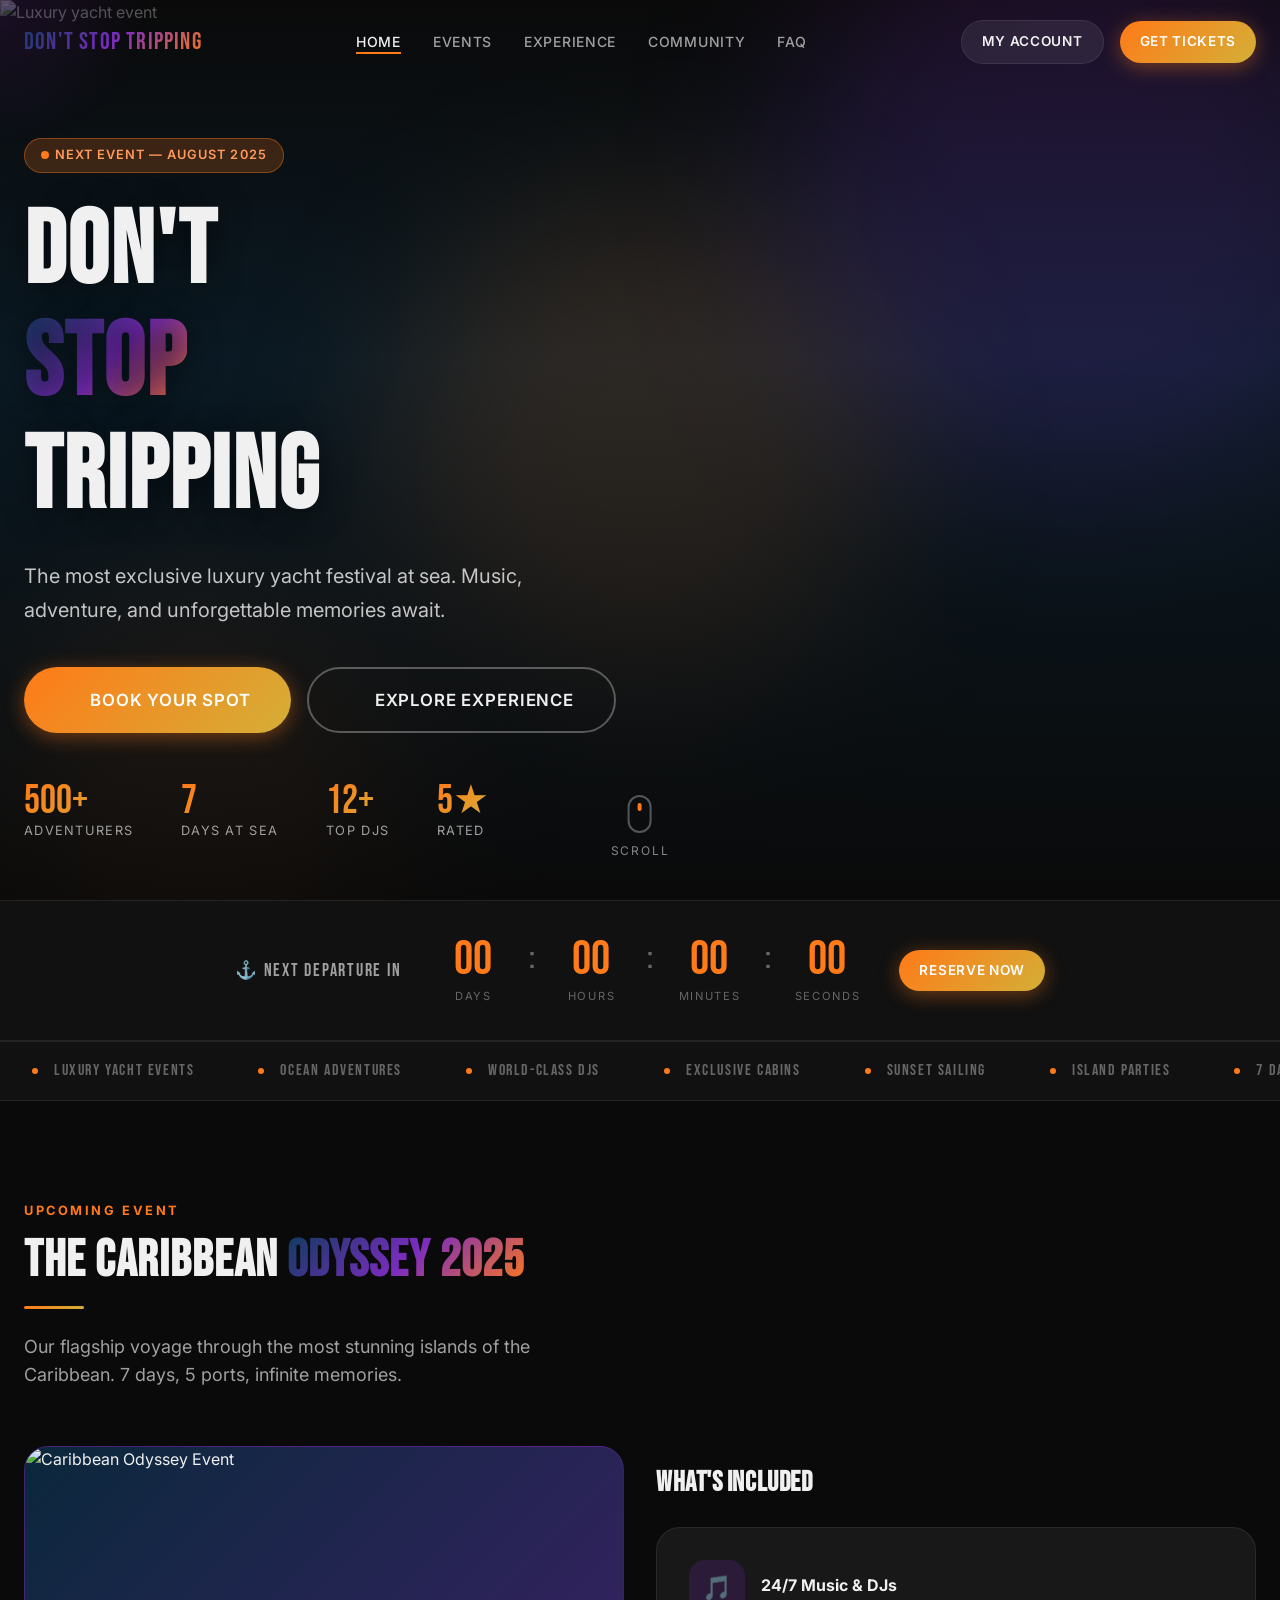
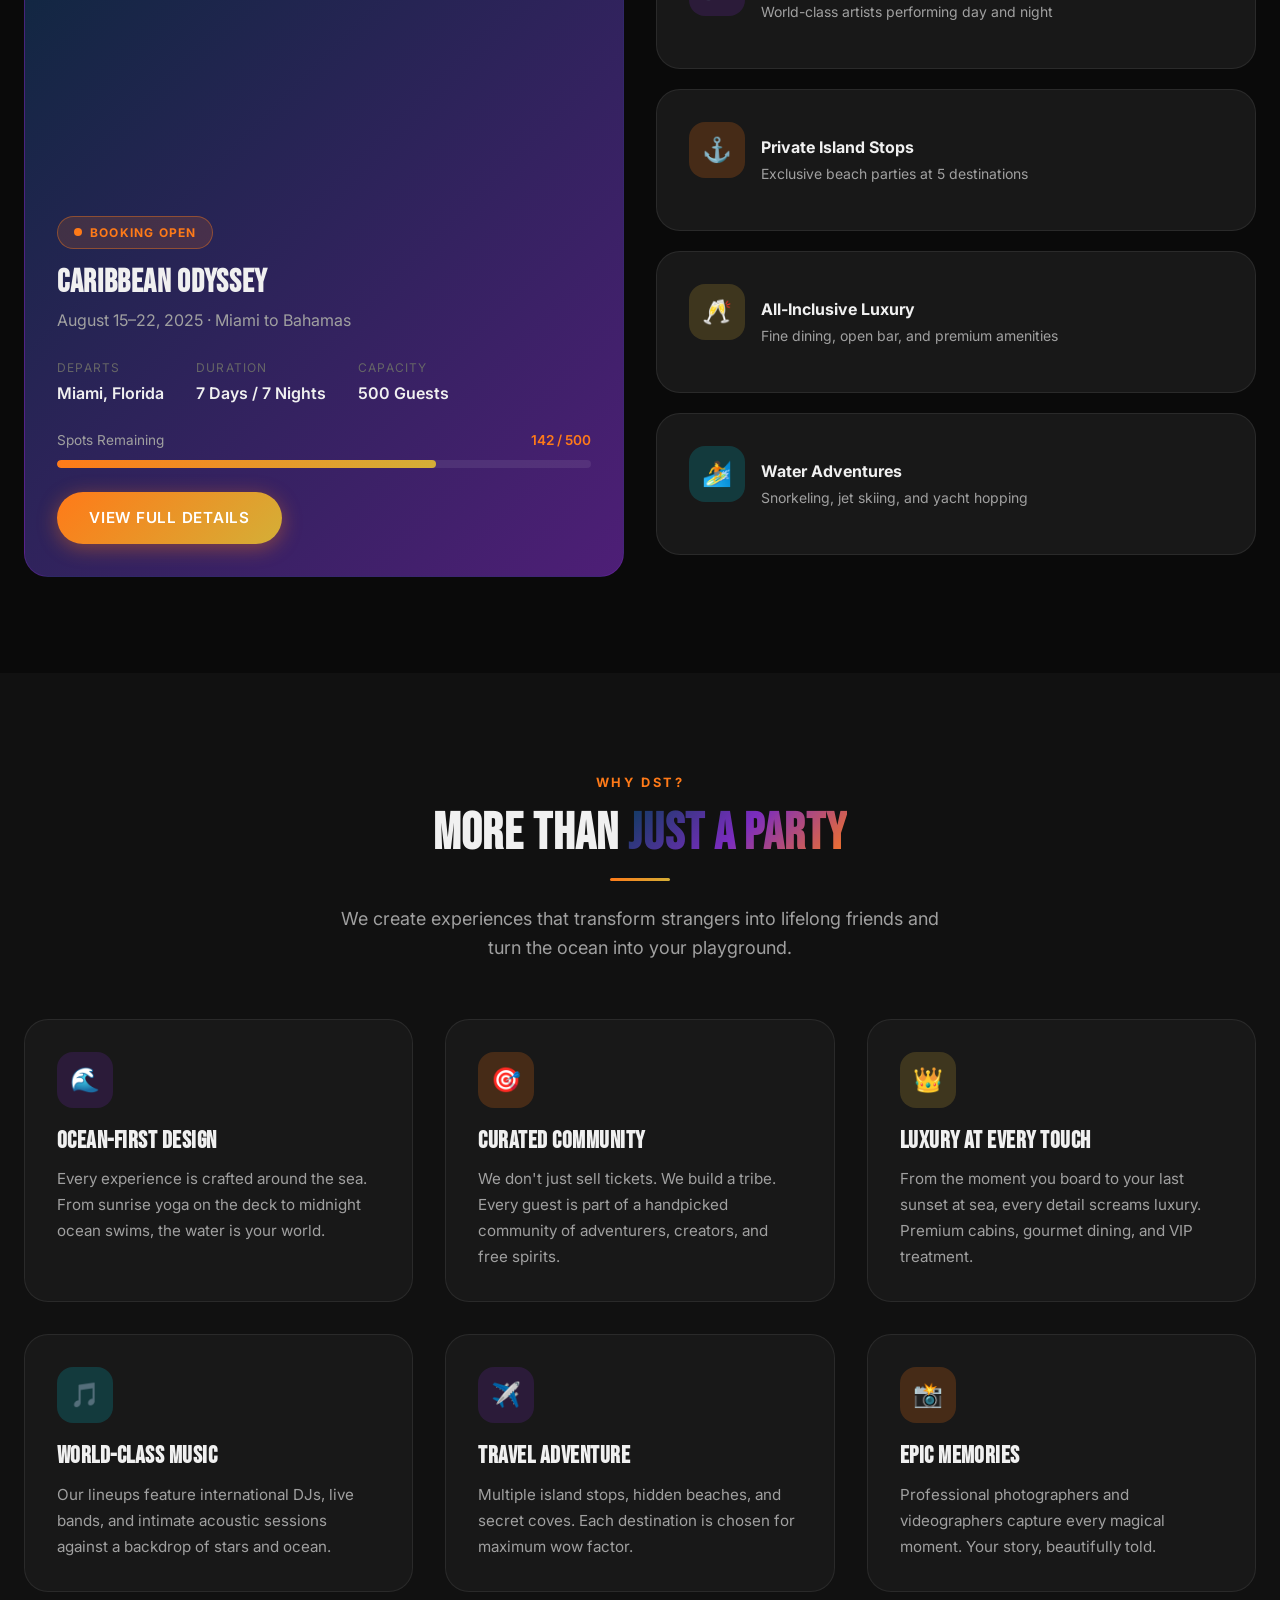
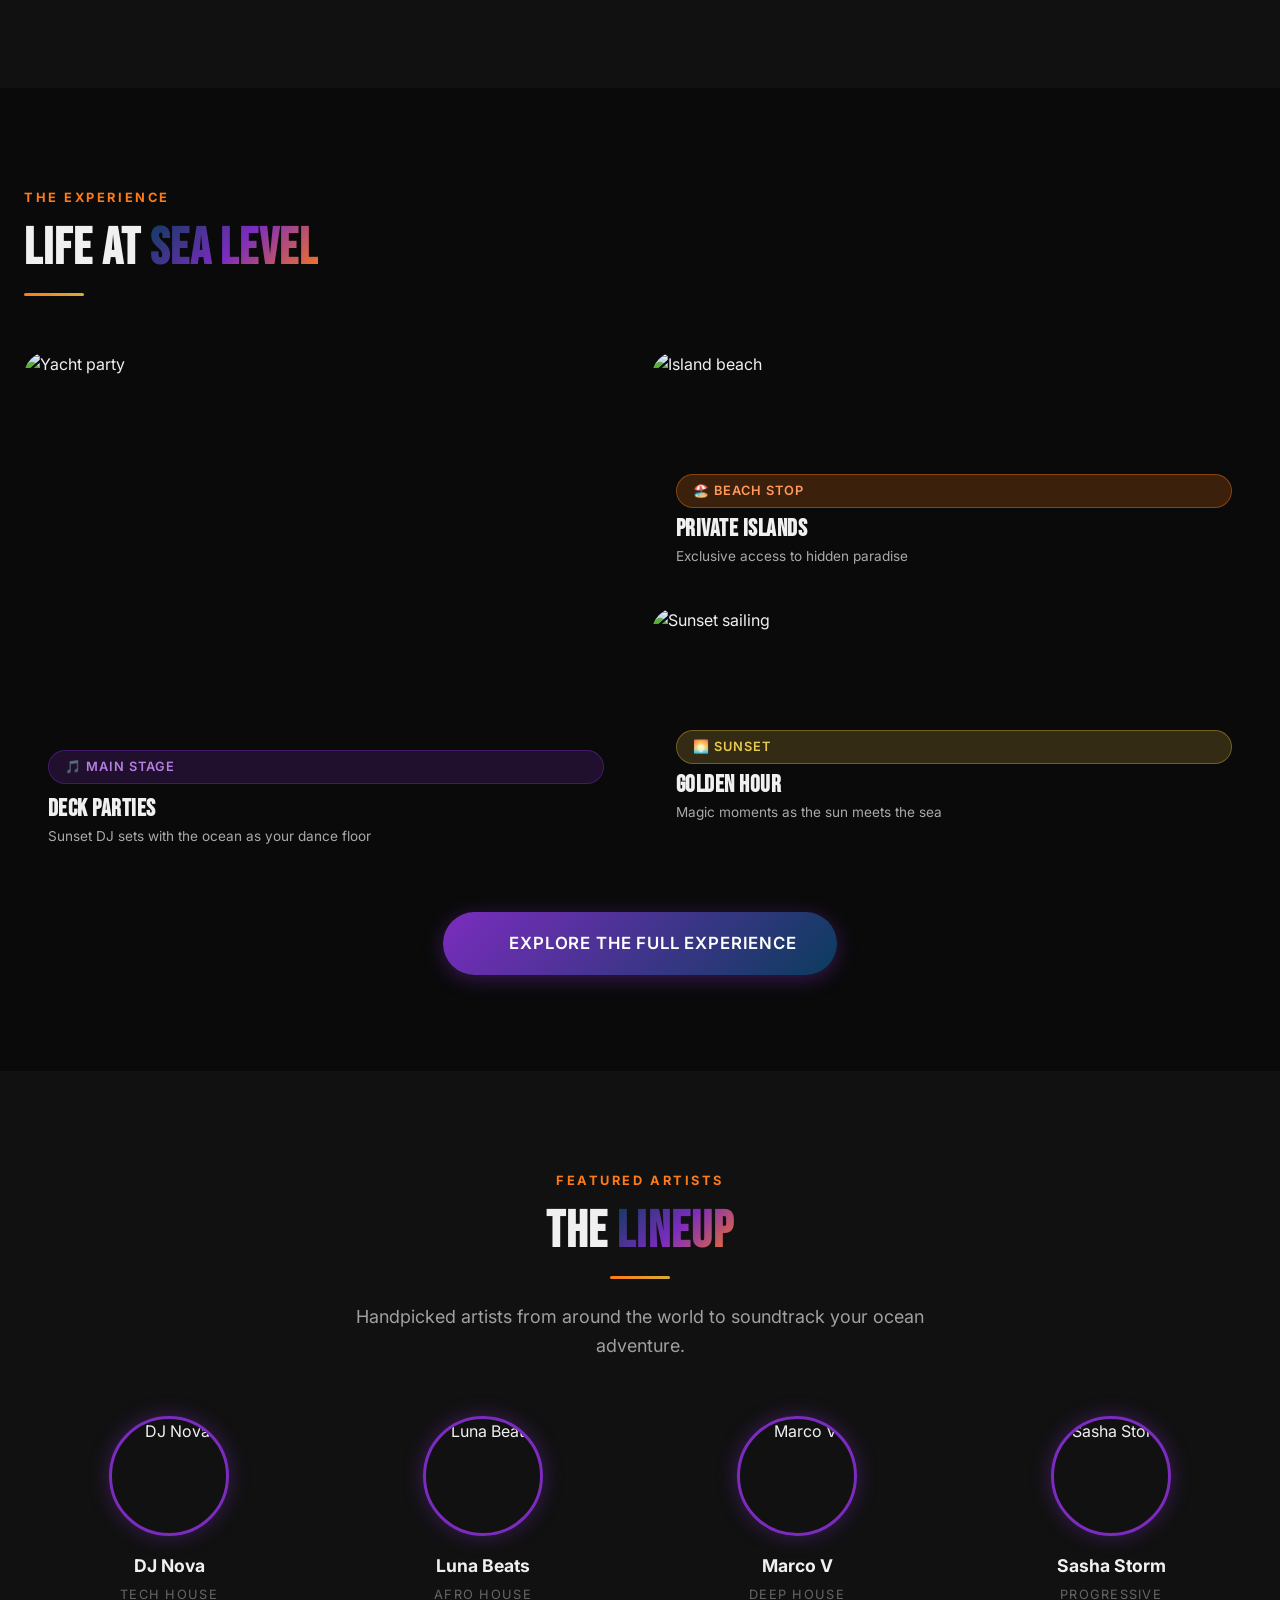
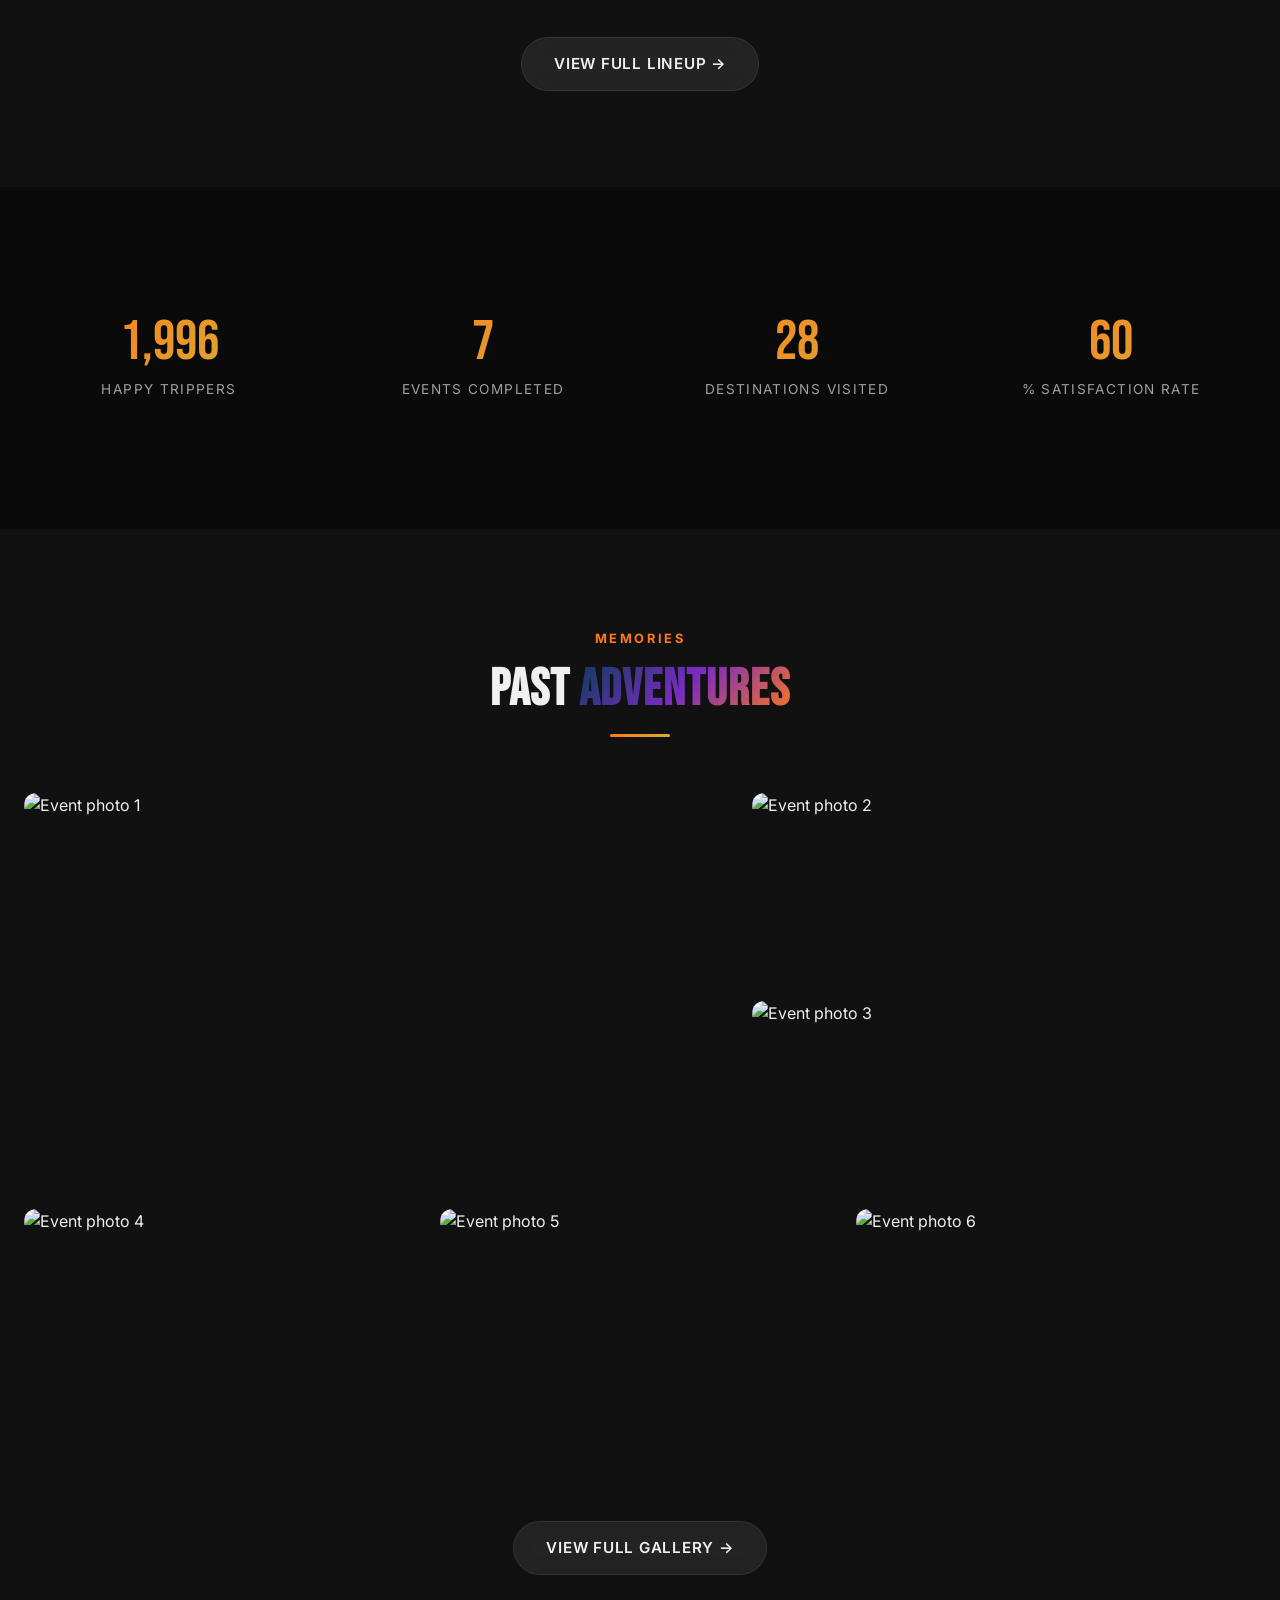
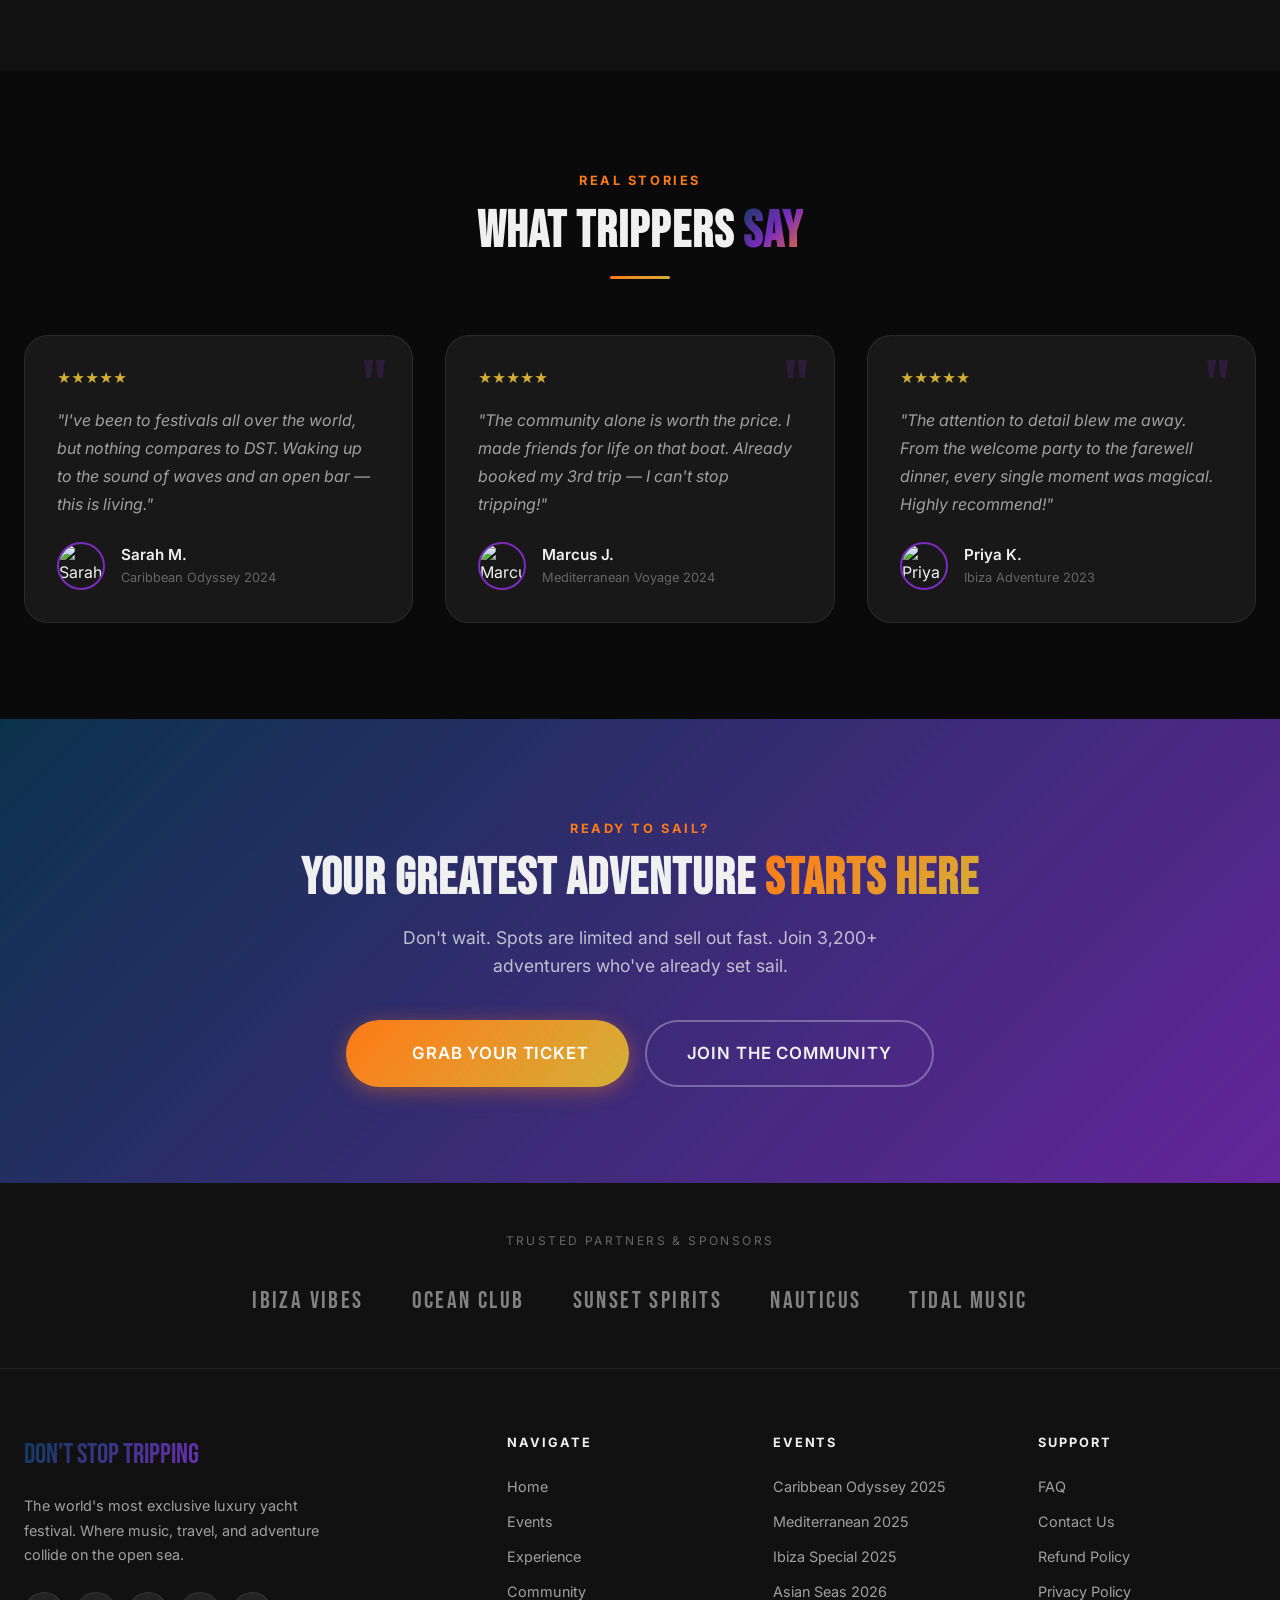
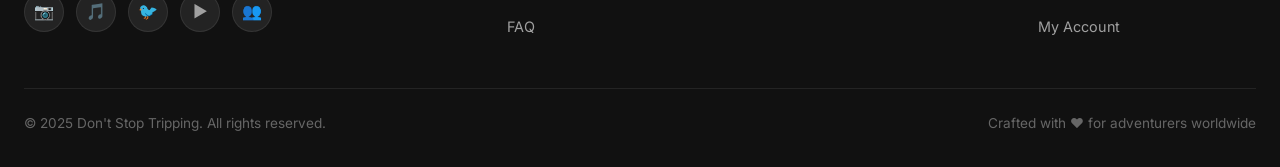
==== index.html @ 30b09d7c "feat: Build complete Don't Stop Tripping website Full multi-page luxury yacht event website with: - " ====
<!DOCTYPE html>
<html lang="en">
<head>
  <meta charset="UTF-8" />
  <meta name="viewport" content="width=device-width, initial-scale=1.0" />
  <title>Don't Stop Tripping — Luxury Yacht Events</title>
  <meta name="description" content="Exclusive luxury yacht events combining music, travel, and adventure. Join the ultimate party at sea." />

  <!-- Google Fonts -->
  <link rel="preconnect" href="https://fonts.googleapis.com" />
  <link rel="preconnect" href="https://fonts.gstatic.com" crossorigin />
  <link href="https://fonts.googleapis.com/css2?family=Bebas+Neue&family=Inter:wght@300;400;500;600;700&display=swap" rel="stylesheet" />

  <!-- Icons (Feather) -->
  <script src="https://unpkg.com/feather-icons"></script>

  <link rel="stylesheet" href="assets/css/main.css" />

  <style>
    /* Page-specific styles */
    .hero-scroll-indicator {
      position: absolute;
      bottom: 2.5rem;
      left: 50%;
      transform: translateX(-50%);
      z-index: 2;
      display: flex;
      flex-direction: column;
      align-items: center;
      gap: 0.5rem;
      color: rgba(255,255,255,0.5);
      font-size: 0.75rem;
      letter-spacing: 0.15em;
      text-transform: uppercase;
    }

    .scroll-mouse {
      width: 24px;
      height: 38px;
      border: 2px solid rgba(255,255,255,0.3);
      border-radius: 12px;
      display: flex;
      justify-content: center;
      padding-top: 6px;
    }

    .scroll-wheel {
      width: 4px;
      height: 8px;
      background: var(--sunset-orange);
      border-radius: 2px;
      animation: scrollWheel 1.5s ease-in-out infinite;
    }

    @keyframes scrollWheel {
      0%, 100% { transform: translateY(0); opacity: 1; }
      50% { transform: translateY(8px); opacity: 0.3; }
    }

    .event-announce {
      background: linear-gradient(135deg, rgba(11,60,93,0.6), rgba(123,44,191,0.6));
      border: 1px solid rgba(123,44,191,0.3);
      border-radius: var(--radius-lg);
      overflow: hidden;
      position: relative;
    }

    .event-announce-img {
      aspect-ratio: 16/9;
      overflow: hidden;
    }

    .event-announce-img img {
      width: 100%;
      height: 100%;
      object-fit: cover;
      transition: transform 0.5s ease;
    }

    .event-announce:hover .event-announce-img img { transform: scale(1.04); }

    .event-label {
      display: inline-flex;
      align-items: center;
      gap: 0.5rem;
      background: rgba(255,122,24,0.15);
      border: 1px solid rgba(255,122,24,0.4);
      border-radius: 50px;
      padding: 0.375rem 1rem;
      font-size: 0.75rem;
      font-weight: 700;
      text-transform: uppercase;
      letter-spacing: 0.1em;
      color: var(--sunset-orange);
      margin-bottom: 1rem;
    }

    .live-dot {
      width: 8px;
      height: 8px;
      border-radius: 50%;
      background: var(--sunset-orange);
      animation: livePulse 1.2s ease-in-out infinite;
    }

    @keyframes livePulse {
      0%, 100% { opacity: 1; transform: scale(1); }
      50% { opacity: 0.4; transform: scale(0.8); }
    }

    .experience-showcase {
      display: grid;
      grid-template-columns: 1fr 1fr;
      gap: 1.5rem;
    }

    .exp-highlight {
      position: relative;
      border-radius: var(--radius-lg);
      overflow: hidden;
      cursor: pointer;
    }

    .exp-highlight img {
      width: 100%;
      height: 100%;
      object-fit: cover;
      transition: transform 0.6s ease;
    }

    .exp-highlight:hover img { transform: scale(1.06); }

    .exp-highlight-overlay {
      position: absolute;
      inset: 0;
      background: linear-gradient(180deg, transparent 40%, rgba(10,10,10,0.9) 100%);
      display: flex;
      flex-direction: column;
      justify-content: flex-end;
      padding: 1.5rem;
    }

    .exp-highlight-title { font-size: 1.5rem; margin-bottom: 0.25rem; }
    .exp-highlight-sub { font-size: 0.85rem; color: rgba(255,255,255,0.65); }

    .exp-highlight.tall { grid-row: span 2; }

    .dj-lineup {
      display: grid;
      grid-template-columns: repeat(4, 1fr);
      gap: 1.5rem;
    }

    .dj-card {
      text-align: center;
    }

    .dj-avatar {
      width: 120px;
      height: 120px;
      border-radius: 50%;
      overflow: hidden;
      margin: 0 auto 1rem;
      border: 3px solid var(--electric-purple);
      box-shadow: 0 0 20px rgba(123,44,191,0.4);
      transition: var(--transition);
    }

    .dj-card:hover .dj-avatar { border-color: var(--sunset-orange); box-shadow: var(--shadow-glow-orange); transform: scale(1.05); }
    .dj-avatar img { width: 100%; height: 100%; object-fit: cover; }
    .dj-name { font-size: 1.1rem; font-weight: 700; margin-bottom: 0.25rem; }
    .dj-genre { font-size: 0.8rem; color: var(--text-muted); text-transform: uppercase; letter-spacing: 0.1em; }

    .partners-row {
      display: flex;
      align-items: center;
      justify-content: center;
      gap: 3rem;
      flex-wrap: wrap;
      opacity: 0.5;
      filter: grayscale(1);
      transition: var(--transition);
    }
    .partners-row:hover { opacity: 0.8; filter: grayscale(0.5); }
    .partner-logo { font-family: var(--font-display); font-size: 1.5rem; letter-spacing: 0.1em; }

    @media (max-width: 768px) {
      .dj-lineup { grid-template-columns: repeat(2, 1fr); }
      .experience-showcase { grid-template-columns: 1fr; }
      .exp-highlight.tall { grid-row: span 1; }
    }
  </style>
</head>
<body>

<!-- Loading Screen -->
<div id="loading-screen">
  <div class="loading-logo">DON'T STOP TRIPPING</div>
  <div class="loading-bar-container">
    <div class="loading-bar"></div>
  </div>
</div>

<!-- Cursor Glow -->
<div class="cursor-glow"></div>

<!-- Navigation -->
<nav class="nav">
  <div class="container">
    <div class="nav-inner">
      <a href="index.html" class="nav-logo">DON'T STOP TRIPPING</a>
      <ul class="nav-links">
        <li><a href="index.html" class="nav-link active">Home</a></li>
        <li><a href="events.html" class="nav-link">Events</a></li>
        <li><a href="experience.html" class="nav-link">Experience</a></li>
        <li><a href="community.html" class="nav-link">Community</a></li>
        <li><a href="faq.html" class="nav-link">FAQ</a></li>
      </ul>
      <div class="nav-actions">
        <a href="dashboard.html" class="btn btn-ghost btn-sm">My Account</a>
        <a href="events.html#tickets" class="btn btn-primary btn-sm">Get Tickets</a>
      </div>
      <div class="hamburger" role="button" aria-label="Menu">
        <span></span><span></span><span></span>
      </div>
    </div>
  </div>
</nav>

<!-- Mobile Nav -->
<div class="mobile-nav">
  <button class="mobile-nav-close">✕</button>
  <a href="index.html" class="nav-link">Home</a>
  <a href="events.html" class="nav-link">Events</a>
  <a href="experience.html" class="nav-link">Experience</a>
  <a href="community.html" class="nav-link">Community</a>
  <a href="faq.html" class="nav-link">FAQ</a>
  <a href="events.html#tickets" class="btn btn-primary btn-lg">Get Tickets</a>
</div>

<!-- ===== HERO ===== -->
<section class="hero" id="home">
  <div class="hero-video-bg">
    <img src="https://picsum.photos/seed/yacht-hero/1920/1080" alt="Luxury yacht event" />
  </div>
  <div class="hero-overlay"></div>

  <!-- Glow blobs -->
  <div class="glow-blob glow-purple" style="width:600px;height:600px;top:-100px;right:-100px;"></div>
  <div class="glow-blob glow-orange" style="width:400px;height:400px;bottom:-100px;left:0;"></div>

  <div class="container hero-content">
    <div class="hero-badge">
      <span class="badge badge-orange">
        <span class="live-dot"></span>
        Next Event — August 2025
      </span>
    </div>

    <h1 class="display-1 hero-title">
      DON'T<br />
      <span class="gradient-text">STOP</span><br />
      TRIPPING
    </h1>

    <p class="hero-subtitle">
      The most exclusive luxury yacht festival at sea. Music, adventure, and unforgettable memories await.
    </p>

    <div class="hero-actions">
      <a href="events.html#tickets" class="btn btn-primary btn-lg">
        <i data-feather="anchor" style="width:18px;height:18px;"></i>
        Book Your Spot
      </a>
      <a href="experience.html" class="btn btn-secondary btn-lg">
        <i data-feather="play-circle" style="width:18px;height:18px;"></i>
        Explore Experience
      </a>
    </div>

    <div class="hero-stats">
      <div>
        <div class="hero-stat-number">500+</div>
        <div class="hero-stat-label">Adventurers</div>
      </div>
      <div>
        <div class="hero-stat-number">7</div>
        <div class="hero-stat-label">Days at Sea</div>
      </div>
      <div>
        <div class="hero-stat-number">12+</div>
        <div class="hero-stat-label">Top DJs</div>
      </div>
      <div>
        <div class="hero-stat-number">5★</div>
        <div class="hero-stat-label">Rated</div>
      </div>
    </div>
  </div>

  <!-- Scroll Indicator -->
  <div class="hero-scroll-indicator">
    <div class="scroll-mouse"><div class="scroll-wheel"></div></div>
    <span>Scroll</span>
  </div>
</section>

<!-- ===== COUNTDOWN ===== -->
<div class="countdown-section">
  <div class="container">
    <div class="countdown-inner">
      <div class="countdown-label">⚓ Next Departure In</div>
      <div class="countdown-timer">
        <div class="countdown-unit">
          <span class="countdown-number countdown-days">00</span>
          <span class="countdown-unit-label">Days</span>
        </div>
        <span class="countdown-sep">:</span>
        <div class="countdown-unit">
          <span class="countdown-number countdown-hours">00</span>
          <span class="countdown-unit-label">Hours</span>
        </div>
        <span class="countdown-sep">:</span>
        <div class="countdown-unit">
          <span class="countdown-number countdown-minutes">00</span>
          <span class="countdown-unit-label">Minutes</span>
        </div>
        <span class="countdown-sep">:</span>
        <div class="countdown-unit">
          <span class="countdown-number countdown-seconds">00</span>
          <span class="countdown-unit-label">Seconds</span>
        </div>
      </div>
      <a href="events.html#tickets" class="btn btn-primary btn-sm">Reserve Now</a>
    </div>
  </div>
</div>

<!-- ===== MARQUEE ===== -->
<div class="marquee-section">
  <div class="marquee-track">
    <!-- repeated twice for seamless loop -->
    <span class="marquee-item"><span class="marquee-dot"></span>Luxury Yacht Events</span>
    <span class="marquee-item"><span class="marquee-dot"></span>Ocean Adventures</span>
    <span class="marquee-item"><span class="marquee-dot"></span>World-Class DJs</span>
    <span class="marquee-item"><span class="marquee-dot"></span>Exclusive Cabins</span>
    <span class="marquee-item"><span class="marquee-dot"></span>Sunset Sailing</span>
    <span class="marquee-item"><span class="marquee-dot"></span>Island Parties</span>
    <span class="marquee-item"><span class="marquee-dot"></span>7 Days at Sea</span>
    <span class="marquee-item"><span class="marquee-dot"></span>Luxury Yacht Events</span>
    <span class="marquee-item"><span class="marquee-dot"></span>Ocean Adventures</span>
    <span class="marquee-item"><span class="marquee-dot"></span>World-Class DJs</span>
    <span class="marquee-item"><span class="marquee-dot"></span>Exclusive Cabins</span>
    <span class="marquee-item"><span class="marquee-dot"></span>Sunset Sailing</span>
    <span class="marquee-item"><span class="marquee-dot"></span>Island Parties</span>
    <span class="marquee-item"><span class="marquee-dot"></span>7 Days at Sea</span>
  </div>
</div>

<!-- ===== EVENT ANNOUNCEMENT ===== -->
<section class="section-pad" id="next-event">
  <div class="container">
    <div class="section-header reveal">
      <span class="section-eyebrow">Upcoming Event</span>
      <h2 class="section-title">The Caribbean <span class="gradient-text">Odyssey 2025</span></h2>
      <div class="divider"></div>
      <p class="section-subtitle">Our flagship voyage through the most stunning islands of the Caribbean. 7 days, 5 ports, infinite memories.</p>
    </div>

    <div class="grid-2" style="align-items:center;">
      <div class="event-announce reveal-left">
        <div class="event-announce-img">
          <img src="https://picsum.photos/seed/yacht-caribbean/800/500" alt="Caribbean Odyssey Event" />
        </div>
        <div style="padding:2rem;">
          <div class="event-label"><span class="live-dot"></span>Booking Open</div>
          <h3 style="font-size:2rem;margin-bottom:0.5rem;">Caribbean Odyssey</h3>
          <p style="color:var(--text-secondary);margin-bottom:1.5rem;">August 15–22, 2025 · Miami to Bahamas</p>
          <div style="display:flex;gap:2rem;flex-wrap:wrap;margin-bottom:1.5rem;">
            <div>
              <div style="font-size:0.75rem;text-transform:uppercase;letter-spacing:0.1em;color:var(--text-muted);margin-bottom:0.25rem;">Departs</div>
              <div style="font-weight:600;">Miami, Florida</div>
            </div>
            <div>
              <div style="font-size:0.75rem;text-transform:uppercase;letter-spacing:0.1em;color:var(--text-muted);margin-bottom:0.25rem;">Duration</div>
              <div style="font-weight:600;">7 Days / 7 Nights</div>
            </div>
            <div>
              <div style="font-size:0.75rem;text-transform:uppercase;letter-spacing:0.1em;color:var(--text-muted);margin-bottom:0.25rem;">Capacity</div>
              <div style="font-weight:600;">500 Guests</div>
            </div>
          </div>
          <div style="margin-bottom:1.5rem;">
            <div style="display:flex;justify-content:space-between;margin-bottom:0.5rem;">
              <span style="font-size:0.85rem;color:var(--text-secondary);">Spots Remaining</span>
              <span style="font-size:0.85rem;font-weight:600;color:var(--sunset-orange);">142 / 500</span>
            </div>
            <div class="progress-bar-wrap">
              <div class="progress-bar-fill" data-width="71%"></div>
            </div>
          </div>
          <a href="events.html" class="btn btn-primary">View Full Details</a>
        </div>
      </div>

      <div class="reveal-right" style="display:flex;flex-direction:column;gap:1.25rem;">
        <h3 style="font-size:1.75rem;margin-bottom:0.5rem;">What's Included</h3>
        <div class="feature-card">
          <div style="display:flex;align-items:center;gap:1rem;">
            <div class="feature-icon icon-purple">🎵</div>
            <div>
              <div style="font-weight:700;margin-bottom:0.2rem;">24/7 Music & DJs</div>
              <div style="font-size:0.875rem;color:var(--text-secondary);">World-class artists performing day and night</div>
            </div>
          </div>
        </div>
        <div class="feature-card">
          <div style="display:flex;align-items:center;gap:1rem;">
            <div class="feature-icon icon-orange">⚓</div>
            <div>
              <div style="font-weight:700;margin-bottom:0.2rem;">Private Island Stops</div>
              <div style="font-size:0.875rem;color:var(--text-secondary);">Exclusive beach parties at 5 destinations</div>
            </div>
          </div>
        </div>
        <div class="feature-card">
          <div style="display:flex;align-items:center;gap:1rem;">
            <div class="feature-icon icon-gold">🥂</div>
            <div>
              <div style="font-weight:700;margin-bottom:0.2rem;">All-Inclusive Luxury</div>
              <div style="font-size:0.875rem;color:var(--text-secondary);">Fine dining, open bar, and premium amenities</div>
            </div>
          </div>
        </div>
        <div class="feature-card">
          <div style="display:flex;align-items:center;gap:1rem;">
            <div class="feature-icon icon-aqua">🏄</div>
            <div>
              <div style="font-weight:700;margin-bottom:0.2rem;">Water Adventures</div>
              <div style="font-size:0.875rem;color:var(--text-secondary);">Snorkeling, jet skiing, and yacht hopping</div>
            </div>
          </div>
        </div>
      </div>
    </div>
  </div>
</section>

<!-- ===== FEATURES ===== -->
<section class="section-pad parallax-section" style="background:var(--dark-surface);">
  <div class="parallax-bg">
    <img src="https://picsum.photos/seed/ocean-bg/1920/1080" alt="" />
  </div>
  <div class="container" style="position:relative;z-index:1;">
    <div class="section-header centered reveal">
      <span class="section-eyebrow">Why DST?</span>
      <h2 class="section-title">More Than <span class="gradient-text">Just a Party</span></h2>
      <div class="divider centered"></div>
      <p class="section-subtitle">We create experiences that transform strangers into lifelong friends and turn the ocean into your playground.</p>
    </div>

    <div class="grid-3">
      <div class="feature-card reveal delay-1">
        <div class="feature-icon icon-purple">🌊</div>
        <h3 class="feature-title">Ocean-First Design</h3>
        <p class="feature-text">Every experience is crafted around the sea. From sunrise yoga on the deck to midnight ocean swims, the water is your world.</p>
      </div>
      <div class="feature-card reveal delay-2">
        <div class="feature-icon icon-orange">🎯</div>
        <h3 class="feature-title">Curated Community</h3>
        <p class="feature-text">We don't just sell tickets. We build a tribe. Every guest is part of a handpicked community of adventurers, creators, and free spirits.</p>
      </div>
      <div class="feature-card reveal delay-3">
        <div class="feature-icon icon-gold">👑</div>
        <h3 class="feature-title">Luxury at Every Touch</h3>
        <p class="feature-text">From the moment you board to your last sunset at sea, every detail screams luxury. Premium cabins, gourmet dining, and VIP treatment.</p>
      </div>
      <div class="feature-card reveal delay-1">
        <div class="feature-icon icon-aqua">🎵</div>
        <h3 class="feature-title">World-Class Music</h3>
        <p class="feature-text">Our lineups feature international DJs, live bands, and intimate acoustic sessions against a backdrop of stars and ocean.</p>
      </div>
      <div class="feature-card reveal delay-2">
        <div class="feature-icon icon-purple">✈️</div>
        <h3 class="feature-title">Travel Adventure</h3>
        <p class="feature-text">Multiple island stops, hidden beaches, and secret coves. Each destination is chosen for maximum wow factor.</p>
      </div>
      <div class="feature-card reveal delay-3">
        <div class="feature-icon icon-orange">📸</div>
        <h3 class="feature-title">Epic Memories</h3>
        <p class="feature-text">Professional photographers and videographers capture every magical moment. Your story, beautifully told.</p>
      </div>
    </div>
  </div>
</section>

<!-- ===== EXPERIENCE SHOWCASE ===== -->
<section class="section-pad" id="experience">
  <div class="container">
    <div class="section-header reveal">
      <span class="section-eyebrow">The Experience</span>
      <h2 class="section-title">Life At <span class="gradient-text">Sea Level</span></h2>
      <div class="divider"></div>
    </div>

    <div class="experience-showcase">
      <div class="exp-highlight tall reveal-left" style="min-height:500px;">
        <img src="https://picsum.photos/seed/yacht-party/600/900" alt="Yacht party" />
        <div class="exp-highlight-overlay">
          <span class="badge badge-purple" style="margin-bottom:0.75rem;">🎵 Main Stage</span>
          <h3 class="exp-highlight-title">Deck Parties</h3>
          <p class="exp-highlight-sub">Sunset DJ sets with the ocean as your dance floor</p>
        </div>
      </div>

      <div style="display:flex;flex-direction:column;gap:1rem;">
        <div class="exp-highlight reveal delay-1" style="height:240px;">
          <img src="https://picsum.photos/seed/island-beach/600/400" alt="Island beach" />
          <div class="exp-highlight-overlay">
            <span class="badge badge-orange" style="margin-bottom:0.5rem;">🏖️ Beach Stop</span>
            <h3 class="exp-highlight-title">Private Islands</h3>
            <p class="exp-highlight-sub">Exclusive access to hidden paradise</p>
          </div>
        </div>
        <div class="exp-highlight reveal delay-2" style="height:240px;">
          <img src="https://picsum.photos/seed/yacht-sunset/600/400" alt="Sunset sailing" />
          <div class="exp-highlight-overlay">
            <span class="badge badge-gold" style="margin-bottom:0.5rem;">🌅 Sunset</span>
            <h3 class="exp-highlight-title">Golden Hour</h3>
            <p class="exp-highlight-sub">Magic moments as the sun meets the sea</p>
          </div>
        </div>
      </div>
    </div>

    <div style="text-align:center;margin-top:2.5rem;" class="reveal">
      <a href="experience.html" class="btn btn-purple btn-lg">
        <i data-feather="compass" style="width:18px;height:18px;"></i>
        Explore The Full Experience
      </a>
    </div>
  </div>
</section>

<!-- ===== DJ LINEUP ===== -->
<section class="section-pad" style="background:var(--dark-surface);" id="lineup">
  <div class="container">
    <div class="section-header centered reveal">
      <span class="section-eyebrow">Featured Artists</span>
      <h2 class="section-title">The <span class="gradient-text">Lineup</span></h2>
      <div class="divider centered"></div>
      <p class="section-subtitle">Handpicked artists from around the world to soundtrack your ocean adventure.</p>
    </div>

    <div class="dj-lineup">
      <div class="dj-card reveal delay-1">
        <div class="dj-avatar">
          <img src="https://picsum.photos/seed/dj-1/200/200" alt="DJ Nova" />
        </div>
        <div class="dj-name">DJ Nova</div>
        <div class="dj-genre">Tech House</div>
      </div>
      <div class="dj-card reveal delay-2">
        <div class="dj-avatar">
          <img src="https://picsum.photos/seed/dj-2/200/200" alt="Luna Beats" />
        </div>
        <div class="dj-name">Luna Beats</div>
        <div class="dj-genre">Afro House</div>
      </div>
      <div class="dj-card reveal delay-3">
        <div class="dj-avatar">
          <img src="https://picsum.photos/seed/dj-3/200/200" alt="Marco V" />
        </div>
        <div class="dj-name">Marco V</div>
        <div class="dj-genre">Deep House</div>
      </div>
      <div class="dj-card reveal delay-4">
        <div class="dj-avatar">
          <img src="https://picsum.photos/seed/dj-4/200/200" alt="Sasha Storm" />
        </div>
        <div class="dj-name">Sasha Storm</div>
        <div class="dj-genre">Progressive</div>
      </div>
    </div>

    <div style="text-align:center;margin-top:2rem;" class="reveal">
      <a href="events.html#lineup" class="btn btn-ghost">View Full Lineup →</a>
    </div>
  </div>
</section>

<!-- ===== STATS ===== -->
<section class="section-pad">
  <div class="container">
    <div class="grid-4 reveal">
      <div style="text-align:center;padding:2rem;">
        <div class="counter-number" data-target="3200">0</div>
        <div style="font-size:0.85rem;text-transform:uppercase;letter-spacing:0.1em;color:var(--text-secondary);margin-top:0.5rem;">Happy Trippers</div>
      </div>
      <div style="text-align:center;padding:2rem;">
        <div class="counter-number" data-target="12">0</div>
        <div style="font-size:0.85rem;text-transform:uppercase;letter-spacing:0.1em;color:var(--text-secondary);margin-top:0.5rem;">Events Completed</div>
      </div>
      <div style="text-align:center;padding:2rem;">
        <div class="counter-number" data-target="47">0</div>
        <div style="font-size:0.85rem;text-transform:uppercase;letter-spacing:0.1em;color:var(--text-secondary);margin-top:0.5rem;">Destinations Visited</div>
      </div>
      <div style="text-align:center;padding:2rem;">
        <div class="counter-number" data-target="98">0</div>
        <div style="font-size:0.85rem;text-transform:uppercase;letter-spacing:0.1em;color:var(--text-secondary);margin-top:0.5rem;">% Satisfaction Rate</div>
      </div>
    </div>
  </div>
</section>

<!-- ===== GALLERY PREVIEW ===== -->
<section class="section-pad" style="background:var(--dark-surface);">
  <div class="container">
    <div class="section-header centered reveal">
      <span class="section-eyebrow">Memories</span>
      <h2 class="section-title">Past <span class="gradient-text">Adventures</span></h2>
      <div class="divider centered"></div>
    </div>

    <div class="gallery-grid reveal">
      <div class="gallery-item">
        <img src="https://picsum.photos/seed/trip-gallery1/800/600" alt="Event photo 1" />
        <div class="gallery-item-overlay">
          <span class="badge badge-purple">🎉 Ibiza 2024</span>
        </div>
      </div>
      <div class="gallery-item">
        <img src="https://picsum.photos/seed/trip-gallery2/600/300" alt="Event photo 2" />
        <div class="gallery-item-overlay">
          <span class="badge badge-orange">🌊 Open Waters</span>
        </div>
      </div>
      <div class="gallery-item">
        <img src="https://picsum.photos/seed/trip-gallery3/600/300" alt="Event photo 3" />
        <div class="gallery-item-overlay">
          <span class="badge badge-aqua">🏖️ Beach Party</span>
        </div>
      </div>
      <div class="gallery-item">
        <img src="https://picsum.photos/seed/trip-gallery4/500/400" alt="Event photo 4" />
        <div class="gallery-item-overlay">
          <span class="badge badge-gold">🌅 Sunset Session</span>
        </div>
      </div>
      <div class="gallery-item">
        <img src="https://picsum.photos/seed/trip-gallery5/500/400" alt="Event photo 5" />
        <div class="gallery-item-overlay">
          <span class="badge badge-purple">🎵 DJ Set</span>
        </div>
      </div>
      <div class="gallery-item">
        <img src="https://picsum.photos/seed/trip-gallery6/500/400" alt="Event photo 6" />
        <div class="gallery-item-overlay">
          <span class="badge badge-orange">🐠 Snorkeling</span>
        </div>
      </div>
    </div>

    <div style="text-align:center;margin-top:2rem;" class="reveal">
      <a href="community.html" class="btn btn-ghost">View Full Gallery →</a>
    </div>
  </div>
</section>

<!-- ===== TESTIMONIALS ===== -->
<section class="section-pad" id="testimonials">
  <div class="container">
    <div class="section-header centered reveal">
      <span class="section-eyebrow">Real Stories</span>
      <h2 class="section-title">What Trippers <span class="gradient-text">Say</span></h2>
      <div class="divider centered"></div>
    </div>

    <div class="grid-3">
      <div class="testimonial-card reveal delay-1">
        <div class="stars">★★★★★</div>
        <p class="testimonial-text">"I've been to festivals all over the world, but nothing compares to DST. Waking up to the sound of waves and an open bar — this is living."</p>
        <div class="testimonial-author">
          <img class="testimonial-avatar" src="https://picsum.photos/seed/review1/100/100" alt="Sarah M." />
          <div>
            <div class="testimonial-name">Sarah M.</div>
            <div class="testimonial-role">Caribbean Odyssey 2024</div>
          </div>
        </div>
      </div>

      <div class="testimonial-card reveal delay-2">
        <div class="stars">★★★★★</div>
        <p class="testimonial-text">"The community alone is worth the price. I made friends for life on that boat. Already booked my 3rd trip — I can't stop tripping!"</p>
        <div class="testimonial-author">
          <img class="testimonial-avatar" src="https://picsum.photos/seed/review2/100/100" alt="Marcus J." />
          <div>
            <div class="testimonial-name">Marcus J.</div>
            <div class="testimonial-role">Mediterranean Voyage 2024</div>
          </div>
        </div>
      </div>

      <div class="testimonial-card reveal delay-3">
        <div class="stars">★★★★★</div>
        <p class="testimonial-text">"The attention to detail blew me away. From the welcome party to the farewell dinner, every single moment was magical. Highly recommend!"</p>
        <div class="testimonial-author">
          <img class="testimonial-avatar" src="https://picsum.photos/seed/review3/100/100" alt="Priya K." />
          <div>
            <div class="testimonial-name">Priya K.</div>
            <div class="testimonial-role">Ibiza Adventure 2023</div>
          </div>
        </div>
      </div>
    </div>
  </div>
</section>

<!-- ===== CTA SECTION ===== -->
<section class="section-pad" style="background:linear-gradient(135deg, rgba(11,60,93,0.8), rgba(123,44,191,0.8));">
  <div class="container" style="text-align:center;">
    <div class="glow-blob glow-orange" style="width:500px;height:500px;top:50%;left:50%;transform:translate(-50%,-50%);"></div>
    <div style="position:relative;z-index:1;">
      <div class="reveal">
        <span class="section-eyebrow">Ready to Sail?</span>
        <h2 class="section-title" style="max-width:700px;margin:0 auto 1rem;">
          Your Greatest Adventure <span class="gradient-text-sunset">Starts Here</span>
        </h2>
        <p style="color:rgba(240,240,240,0.75);max-width:520px;margin:0 auto 2.5rem;font-size:1.1rem;">
          Don't wait. Spots are limited and sell out fast. Join 3,200+ adventurers who've already set sail.
        </p>
        <div style="display:flex;gap:1rem;justify-content:center;flex-wrap:wrap;">
          <a href="events.html#tickets" class="btn btn-primary btn-lg">
            <i data-feather="anchor" style="width:18px;height:18px;"></i>
            Grab Your Ticket
          </a>
          <a href="community.html" class="btn btn-secondary btn-lg">
            Join the Community
          </a>
        </div>
      </div>
    </div>
  </div>
</section>

<!-- ===== PARTNERS ===== -->
<section class="section-pad-sm" style="background:var(--dark-surface);">
  <div class="container">
    <p style="text-align:center;font-size:0.75rem;text-transform:uppercase;letter-spacing:0.2em;color:var(--text-muted);margin-bottom:2rem;">Trusted Partners & Sponsors</p>
    <div class="partners-row">
      <span class="partner-logo">IBIZA VIBES</span>
      <span class="partner-logo">OCEAN CLUB</span>
      <span class="partner-logo">SUNSET SPIRITS</span>
      <span class="partner-logo">NAUTICUS</span>
      <span class="partner-logo">TIDAL MUSIC</span>
    </div>
  </div>
</section>

<!-- ===== FOOTER ===== -->
<footer class="footer">
  <div class="container">
    <div class="footer-grid">
      <div>
        <div class="footer-logo">DON'T STOP TRIPPING</div>
        <p class="footer-desc">The world's most exclusive luxury yacht festival. Where music, travel, and adventure collide on the open sea.</p>
        <div class="social-links">
          <a href="#" class="social-link" aria-label="Instagram">📷</a>
          <a href="#" class="social-link" aria-label="TikTok">🎵</a>
          <a href="#" class="social-link" aria-label="Twitter">🐦</a>
          <a href="#" class="social-link" aria-label="YouTube">▶️</a>
          <a href="#" class="social-link" aria-label="Facebook">👥</a>
        </div>
      </div>

      <div>
        <div class="footer-heading">Navigate</div>
        <ul class="footer-links">
          <li><a href="index.html" class="footer-link">Home</a></li>
          <li><a href="events.html" class="footer-link">Events</a></li>
          <li><a href="experience.html" class="footer-link">Experience</a></li>
          <li><a href="community.html" class="footer-link">Community</a></li>
          <li><a href="faq.html" class="footer-link">FAQ</a></li>
        </ul>
      </div>

      <div>
        <div class="footer-heading">Events</div>
        <ul class="footer-links">
          <li><a href="events.html" class="footer-link">Caribbean Odyssey 2025</a></li>
          <li><a href="events.html" class="footer-link">Mediterranean 2025</a></li>
          <li><a href="events.html" class="footer-link">Ibiza Special 2025</a></li>
          <li><a href="events.html" class="footer-link">Asian Seas 2026</a></li>
        </ul>
      </div>

      <div>
        <div class="footer-heading">Support</div>
        <ul class="footer-links">
          <li><a href="faq.html" class="footer-link">FAQ</a></li>
          <li><a href="#" class="footer-link">Contact Us</a></li>
          <li><a href="#" class="footer-link">Refund Policy</a></li>
          <li><a href="#" class="footer-link">Privacy Policy</a></li>
          <li><a href="dashboard.html" class="footer-link">My Account</a></li>
        </ul>
      </div>
    </div>

    <div class="footer-bottom">
      <p class="footer-copy">© 2025 Don't Stop Tripping. All rights reserved.</p>
      <p class="footer-copy">Crafted with ❤️ for adventurers worldwide</p>
    </div>
  </div>
</footer>

<!-- Sticky CTA -->
<div class="sticky-cta">
  <a href="events.html#tickets" class="btn btn-primary btn-sm" style="box-shadow:0 4px 20px rgba(255,122,24,0.5);">
    ⚓ Book Now
  </a>
</div>

<script src="assets/js/main.js"></script>
<script>feather.replace();</script>
</body>
</html>
---- assets/css/main.css ----
/* ============================================
   DON'T STOP TRIPPING — Main Stylesheet
   ============================================ */

/* --- CSS Variables --- */
:root {
  --primary-blue: #0B3C5D;
  --electric-purple: #7B2CBF;
  --sunset-orange: #FF7A18;
  --gold-accent: #D4AF37;
  --dark-bg: #0A0A0A;
  --dark-surface: #111111;
  --dark-card: #181818;
  --light-aqua: #00C2D1;
  --text-primary: #F0F0F0;
  --text-secondary: #A0A0A0;
  --text-muted: #666666;
  --border-color: rgba(255,255,255,0.08);
  --gradient-hero: linear-gradient(135deg, #0B3C5D 0%, #7B2CBF 50%, #FF7A18 100%);
  --gradient-card: linear-gradient(180deg, rgba(10,10,10,0) 0%, rgba(10,10,10,0.9) 100%);
  --gradient-purple: linear-gradient(135deg, #7B2CBF, #0B3C5D);
  --gradient-sunset: linear-gradient(135deg, #FF7A18, #D4AF37);
  --font-display: 'Bebas Neue', 'Impact', sans-serif;
  --font-body: 'Inter', 'Helvetica Neue', sans-serif;
  --transition: 0.3s cubic-bezier(0.4, 0, 0.2, 1);
  --transition-slow: 0.6s cubic-bezier(0.4, 0, 0.2, 1);
  --radius: 12px;
  --radius-lg: 24px;
  --shadow-glow-purple: 0 0 40px rgba(123, 44, 191, 0.4);
  --shadow-glow-orange: 0 0 40px rgba(255, 122, 24, 0.4);
  --shadow-glow-aqua: 0 0 40px rgba(0, 194, 209, 0.3);
}

/* --- Reset & Base --- */
*, *::before, *::after { box-sizing: border-box; margin: 0; padding: 0; }

html {
  scroll-behavior: smooth;
  font-size: 16px;
}

body {
  font-family: var(--font-body);
  background: var(--dark-bg);
  color: var(--text-primary);
  line-height: 1.6;
  overflow-x: hidden;
  -webkit-font-smoothing: antialiased;
}

img { max-width: 100%; height: auto; display: block; }
a { color: inherit; text-decoration: none; }
ul { list-style: none; }
button { cursor: pointer; border: none; background: none; font-family: inherit; }
input, textarea, select { font-family: inherit; }

/* --- Typography --- */
h1, h2, h3, h4, h5 {
  font-family: var(--font-display);
  line-height: 1.1;
  letter-spacing: 0.02em;
}

.display-1 { font-size: clamp(3rem, 8vw, 8rem); }
.display-2 { font-size: clamp(2.5rem, 6vw, 6rem); }
.display-3 { font-size: clamp(2rem, 4vw, 4rem); }
.section-title { font-size: clamp(2rem, 4vw, 3.5rem); margin-bottom: 1rem; }
.section-subtitle { font-size: 1.125rem; color: var(--text-secondary); max-width: 600px; }

/* --- Layout Utilities --- */
.container {
  width: 100%;
  max-width: 1280px;
  margin: 0 auto;
  padding: 0 1.5rem;
}

.container-wide {
  width: 100%;
  max-width: 1600px;
  margin: 0 auto;
  padding: 0 2rem;
}

.section-pad { padding: 6rem 0; }
.section-pad-sm { padding: 3rem 0; }

.flex { display: flex; }
.flex-center { display: flex; align-items: center; justify-content: center; }
.flex-between { display: flex; align-items: center; justify-content: space-between; }
.grid-2 { display: grid; grid-template-columns: repeat(2, 1fr); gap: 2rem; }
.grid-3 { display: grid; grid-template-columns: repeat(3, 1fr); gap: 2rem; }
.grid-4 { display: grid; grid-template-columns: repeat(4, 1fr); gap: 1.5rem; }

/* --- Color Utilities --- */
.text-purple { color: var(--electric-purple); }
.text-orange { color: var(--sunset-orange); }
.text-gold { color: var(--gold-accent); }
.text-aqua { color: var(--light-aqua); }
.text-muted { color: var(--text-secondary); }

/* --- Gradient Text --- */
.gradient-text {
  background: var(--gradient-hero);
  -webkit-background-clip: text;
  -webkit-text-fill-color: transparent;
  background-clip: text;
}

.gradient-text-sunset {
  background: var(--gradient-sunset);
  -webkit-background-clip: text;
  -webkit-text-fill-color: transparent;
  background-clip: text;
}

/* --- Buttons --- */
.btn {
  display: inline-flex;
  align-items: center;
  gap: 0.5rem;
  padding: 0.875rem 2rem;
  border-radius: 50px;
  font-weight: 600;
  font-size: 0.95rem;
  letter-spacing: 0.05em;
  text-transform: uppercase;
  transition: var(--transition);
  position: relative;
  overflow: hidden;
}

.btn::before {
  content: '';
  position: absolute;
  inset: 0;
  background: rgba(255,255,255,0.1);
  opacity: 0;
  transition: var(--transition);
}

.btn:hover::before { opacity: 1; }
.btn:active { transform: scale(0.98); }

.btn-primary {
  background: var(--gradient-sunset);
  color: #fff;
  box-shadow: 0 4px 20px rgba(255, 122, 24, 0.4);
}

.btn-primary:hover { box-shadow: 0 6px 30px rgba(255, 122, 24, 0.6); transform: translateY(-2px); }

.btn-secondary {
  background: transparent;
  color: var(--text-primary);
  border: 2px solid rgba(255,255,255,0.3);
}

.btn-secondary:hover { border-color: var(--sunset-orange); color: var(--sunset-orange); }

.btn-purple {
  background: var(--gradient-purple);
  color: #fff;
  box-shadow: 0 4px 20px rgba(123, 44, 191, 0.4);
}

.btn-purple:hover { box-shadow: var(--shadow-glow-purple); transform: translateY(-2px); }

.btn-ghost {
  background: rgba(255,255,255,0.08);
  color: var(--text-primary);
  backdrop-filter: blur(10px);
  border: 1px solid var(--border-color);
}

.btn-ghost:hover { background: rgba(255,255,255,0.15); }

.btn-lg { padding: 1.125rem 2.5rem; font-size: 1.05rem; }
.btn-sm { padding: 0.625rem 1.25rem; font-size: 0.85rem; }

/* --- Cards --- */
.card {
  background: var(--dark-card);
  border: 1px solid var(--border-color);
  border-radius: var(--radius-lg);
  overflow: hidden;
  transition: var(--transition);
}

.card:hover {
  border-color: rgba(123, 44, 191, 0.3);
  transform: translateY(-4px);
  box-shadow: 0 20px 40px rgba(0,0,0,0.4);
}

.card-img {
  width: 100%;
  aspect-ratio: 16/9;
  object-fit: cover;
}

.card-body { padding: 1.5rem; }

/* --- Badge --- */
.badge {
  display: inline-flex;
  align-items: center;
  gap: 0.375rem;
  padding: 0.375rem 1rem;
  border-radius: 50px;
  font-size: 0.8rem;
  font-weight: 600;
  letter-spacing: 0.08em;
  text-transform: uppercase;
}

.badge-purple { background: rgba(123, 44, 191, 0.2); color: #B47FE0; border: 1px solid rgba(123, 44, 191, 0.4); }
.badge-orange { background: rgba(255, 122, 24, 0.2); color: #FF9A5C; border: 1px solid rgba(255, 122, 24, 0.4); }
.badge-gold { background: rgba(212, 175, 55, 0.2); color: #E8C94F; border: 1px solid rgba(212, 175, 55, 0.4); }
.badge-aqua { background: rgba(0, 194, 209, 0.2); color: #4DD9E8; border: 1px solid rgba(0, 194, 209, 0.4); }

/* --- Section Headers --- */
.section-header { margin-bottom: 3.5rem; }
.section-header.centered { text-align: center; }
.section-header.centered .section-subtitle { margin: 0 auto; }

.section-eyebrow {
  display: inline-block;
  font-family: var(--font-body);
  font-size: 0.8rem;
  font-weight: 700;
  letter-spacing: 0.2em;
  text-transform: uppercase;
  color: var(--sunset-orange);
  margin-bottom: 0.75rem;
}

/* --- Divider --- */
.divider {
  width: 60px;
  height: 3px;
  background: var(--gradient-sunset);
  border-radius: 2px;
  margin: 1rem 0 1.5rem;
}

.divider.centered { margin: 1rem auto 1.5rem; }

/* --- Navigation --- */
.nav {
  position: fixed;
  top: 0;
  left: 0;
  right: 0;
  z-index: 1000;
  padding: 1.25rem 0;
  transition: var(--transition);
}

.nav.scrolled {
  background: rgba(10, 10, 10, 0.92);
  backdrop-filter: blur(20px);
  padding: 0.75rem 0;
  border-bottom: 1px solid var(--border-color);
}

.nav-inner {
  display: flex;
  align-items: center;
  justify-content: space-between;
}

.nav-logo {
  font-family: var(--font-display);
  font-size: 1.5rem;
  letter-spacing: 0.05em;
  background: var(--gradient-hero);
  -webkit-background-clip: text;
  -webkit-text-fill-color: transparent;
  background-clip: text;
  white-space: nowrap;
}

.nav-links {
  display: flex;
  align-items: center;
  gap: 2rem;
}

.nav-link {
  font-size: 0.875rem;
  font-weight: 500;
  letter-spacing: 0.05em;
  text-transform: uppercase;
  color: var(--text-secondary);
  transition: var(--transition);
  position: relative;
}

.nav-link::after {
  content: '';
  position: absolute;
  bottom: -4px;
  left: 0;
  width: 0;
  height: 2px;
  background: var(--sunset-orange);
  transition: var(--transition);
}

.nav-link:hover, .nav-link.active {
  color: var(--text-primary);
}

.nav-link:hover::after, .nav-link.active::after { width: 100%; }

.nav-actions { display: flex; align-items: center; gap: 1rem; }

.hamburger {
  display: none;
  flex-direction: column;
  gap: 5px;
  padding: 4px;
  cursor: pointer;
}

.hamburger span {
  display: block;
  width: 24px;
  height: 2px;
  background: var(--text-primary);
  border-radius: 2px;
  transition: var(--transition);
}

/* --- Mobile Nav --- */
.mobile-nav {
  display: none;
  position: fixed;
  top: 0;
  left: 0;
  right: 0;
  bottom: 0;
  background: rgba(10, 10, 10, 0.97);
  backdrop-filter: blur(20px);
  z-index: 999;
  flex-direction: column;
  align-items: center;
  justify-content: center;
  gap: 2rem;
}

.mobile-nav.open { display: flex; }

.mobile-nav .nav-link {
  font-size: 2rem;
  font-family: var(--font-display);
}

.mobile-nav-close {
  position: absolute;
  top: 1.5rem;
  right: 1.5rem;
  font-size: 1.5rem;
  color: var(--text-primary);
  cursor: pointer;
}

/* --- Hero --- */
.hero {
  position: relative;
  height: 100vh;
  min-height: 700px;
  display: flex;
  align-items: center;
  overflow: hidden;
}

.hero-video-bg {
  position: absolute;
  inset: 0;
  z-index: 0;
}

.hero-video-bg video {
  width: 100%;
  height: 100%;
  object-fit: cover;
  opacity: 0.4;
}

.hero-video-bg img {
  width: 100%;
  height: 100%;
  object-fit: cover;
  opacity: 0.45;
}

.hero-overlay {
  position: absolute;
  inset: 0;
  background: linear-gradient(180deg,
    rgba(10,10,10,0.3) 0%,
    rgba(11, 60, 93, 0.3) 40%,
    rgba(10,10,10,0.85) 100%);
  z-index: 1;
}

.hero-content {
  position: relative;
  z-index: 2;
  padding-top: 5rem;
}

.hero-badge { margin-bottom: 1.5rem; }

.hero-title {
  margin-bottom: 1.5rem;
  text-shadow: 0 4px 30px rgba(0,0,0,0.5);
}

.hero-subtitle {
  font-size: 1.25rem;
  color: rgba(240,240,240,0.8);
  max-width: 560px;
  margin-bottom: 2.5rem;
  line-height: 1.7;
}

.hero-actions { display: flex; gap: 1rem; flex-wrap: wrap; margin-bottom: 3rem; }

.hero-stats {
  display: flex;
  gap: 3rem;
  flex-wrap: wrap;
}

.hero-stat-number {
  font-family: var(--font-display);
  font-size: 2.5rem;
  line-height: 1;
  background: var(--gradient-sunset);
  -webkit-background-clip: text;
  -webkit-text-fill-color: transparent;
  background-clip: text;
}

.hero-stat-label {
  font-size: 0.8rem;
  text-transform: uppercase;
  letter-spacing: 0.1em;
  color: var(--text-secondary);
}

/* --- Countdown --- */
.countdown-section {
  background: var(--dark-surface);
  border-top: 1px solid var(--border-color);
  border-bottom: 1px solid var(--border-color);
  padding: 2rem 0;
}

.countdown-inner {
  display: flex;
  align-items: center;
  justify-content: center;
  flex-wrap: wrap;
  gap: 2rem;
}

.countdown-label {
  font-family: var(--font-display);
  font-size: 1.1rem;
  letter-spacing: 0.1em;
  text-transform: uppercase;
  color: var(--text-secondary);
}

.countdown-timer { display: flex; gap: 1rem; align-items: center; }

.countdown-unit {
  text-align: center;
  min-width: 80px;
}

.countdown-number {
  font-family: var(--font-display);
  font-size: 3rem;
  line-height: 1;
  color: var(--sunset-orange);
  display: block;
}

.countdown-unit-label {
  font-size: 0.7rem;
  text-transform: uppercase;
  letter-spacing: 0.15em;
  color: var(--text-muted);
  display: block;
  margin-top: 0.25rem;
}

.countdown-sep {
  font-family: var(--font-display);
  font-size: 2rem;
  color: var(--text-muted);
  padding-bottom: 1.5rem;
}

/* --- Parallax Sections --- */
.parallax-section {
  position: relative;
  overflow: hidden;
}

.parallax-bg {
  position: absolute;
  inset: -20%;
  will-change: transform;
}

.parallax-bg img {
  width: 100%;
  height: 100%;
  object-fit: cover;
  opacity: 0.3;
}

/* --- Feature Grid --- */
.feature-card {
  background: var(--dark-card);
  border: 1px solid var(--border-color);
  border-radius: var(--radius-lg);
  padding: 2rem;
  transition: var(--transition);
  position: relative;
  overflow: hidden;
}

.feature-card::before {
  content: '';
  position: absolute;
  top: 0;
  left: 0;
  right: 0;
  height: 3px;
  background: var(--gradient-hero);
  transform: scaleX(0);
  transform-origin: left;
  transition: var(--transition);
}

.feature-card:hover::before { transform: scaleX(1); }

.feature-card:hover {
  border-color: rgba(123, 44, 191, 0.3);
  transform: translateY(-6px);
  box-shadow: 0 20px 60px rgba(0,0,0,0.5);
}

.feature-icon {
  width: 56px;
  height: 56px;
  border-radius: 16px;
  display: flex;
  align-items: center;
  justify-content: center;
  font-size: 1.5rem;
  margin-bottom: 1.25rem;
}

.icon-purple { background: rgba(123, 44, 191, 0.2); }
.icon-orange { background: rgba(255, 122, 24, 0.2); }
.icon-aqua { background: rgba(0, 194, 209, 0.2); }
.icon-gold { background: rgba(212, 175, 55, 0.2); }

.feature-title { font-size: 1.5rem; margin-bottom: 0.75rem; }
.feature-text { color: var(--text-secondary); font-size: 0.95rem; line-height: 1.7; }

/* --- Image Gallery Grid --- */
.gallery-grid {
  display: grid;
  grid-template-columns: repeat(12, 1fr);
  grid-template-rows: auto;
  gap: 1rem;
}

.gallery-item {
  overflow: hidden;
  border-radius: var(--radius);
  position: relative;
  cursor: pointer;
}

.gallery-item img {
  width: 100%;
  height: 100%;
  object-fit: cover;
  transition: transform 0.5s ease;
}

.gallery-item:hover img { transform: scale(1.05); }

.gallery-item-overlay {
  position: absolute;
  inset: 0;
  background: var(--gradient-card);
  opacity: 0;
  transition: var(--transition);
  display: flex;
  align-items: flex-end;
  padding: 1.5rem;
}

.gallery-item:hover .gallery-item-overlay { opacity: 1; }

.gallery-item:nth-child(1) { grid-column: span 7; grid-row: span 2; height: 400px; }
.gallery-item:nth-child(2) { grid-column: span 5; height: 190px; }
.gallery-item:nth-child(3) { grid-column: span 5; height: 190px; }
.gallery-item:nth-child(4) { grid-column: span 4; height: 280px; }
.gallery-item:nth-child(5) { grid-column: span 4; height: 280px; }
.gallery-item:nth-child(6) { grid-column: span 4; height: 280px; }

/* --- Ticket Cards --- */
.ticket-card {
  background: var(--dark-card);
  border: 1px solid var(--border-color);
  border-radius: var(--radius-lg);
  padding: 2rem;
  transition: var(--transition);
  position: relative;
  overflow: hidden;
}

.ticket-card.featured {
  border-color: var(--electric-purple);
  box-shadow: var(--shadow-glow-purple);
}

.ticket-card.featured::before {
  content: 'MOST POPULAR';
  position: absolute;
  top: 1.5rem;
  right: -2.5rem;
  background: var(--gradient-sunset);
  color: #fff;
  font-size: 0.65rem;
  font-weight: 700;
  letter-spacing: 0.15em;
  padding: 0.4rem 3.5rem;
  transform: rotate(45deg);
}

.ticket-price {
  font-family: var(--font-display);
  font-size: 3.5rem;
  line-height: 1;
  margin: 1rem 0;
}

.ticket-price span { font-size: 1.5rem; vertical-align: top; padding-top: 0.5rem; display: inline-block; }

.ticket-features { margin: 1.5rem 0; }
.ticket-feature {
  display: flex;
  align-items: center;
  gap: 0.75rem;
  padding: 0.6rem 0;
  border-bottom: 1px solid var(--border-color);
  font-size: 0.9rem;
  color: var(--text-secondary);
}

.ticket-feature:last-child { border-bottom: none; }
.ticket-feature .check { color: var(--light-aqua); font-size: 1rem; }
.ticket-feature .cross { color: var(--text-muted); }

/* --- Testimonials --- */
.testimonial-card {
  background: var(--dark-card);
  border: 1px solid var(--border-color);
  border-radius: var(--radius-lg);
  padding: 2rem;
  position: relative;
}

.testimonial-card::before {
  content: '"';
  position: absolute;
  top: 1rem;
  right: 1.5rem;
  font-family: var(--font-display);
  font-size: 5rem;
  color: var(--electric-purple);
  opacity: 0.2;
  line-height: 1;
}

.testimonial-text {
  font-size: 1rem;
  line-height: 1.75;
  color: var(--text-secondary);
  margin-bottom: 1.5rem;
  font-style: italic;
}

.testimonial-author { display: flex; align-items: center; gap: 1rem; }

.testimonial-avatar {
  width: 48px;
  height: 48px;
  border-radius: 50%;
  object-fit: cover;
  border: 2px solid var(--electric-purple);
}

.testimonial-name { font-weight: 600; font-size: 0.95rem; }
.testimonial-role { font-size: 0.8rem; color: var(--text-muted); }

.stars { color: var(--gold-accent); font-size: 0.85rem; margin-bottom: 1rem; }

/* --- Timeline --- */
.timeline {
  position: relative;
  padding-left: 2rem;
}

.timeline::before {
  content: '';
  position: absolute;
  left: 0;
  top: 0;
  bottom: 0;
  width: 2px;
  background: linear-gradient(180deg, var(--electric-purple), var(--sunset-orange));
}

.timeline-item {
  position: relative;
  padding-bottom: 2.5rem;
  padding-left: 2rem;
}

.timeline-item::before {
  content: '';
  position: absolute;
  left: -2.4rem;
  top: 0.4rem;
  width: 14px;
  height: 14px;
  border-radius: 50%;
  background: var(--sunset-orange);
  border: 3px solid var(--dark-bg);
  box-shadow: 0 0 10px rgba(255, 122, 24, 0.5);
}

.timeline-time {
  font-size: 0.8rem;
  text-transform: uppercase;
  letter-spacing: 0.1em;
  color: var(--sunset-orange);
  margin-bottom: 0.25rem;
  font-weight: 600;
}

.timeline-title { font-size: 1.25rem; margin-bottom: 0.5rem; }
.timeline-text { font-size: 0.9rem; color: var(--text-secondary); line-height: 1.6; }

/* --- Accordion / FAQ --- */
.accordion-item {
  border: 1px solid var(--border-color);
  border-radius: var(--radius);
  margin-bottom: 0.75rem;
  overflow: hidden;
  transition: var(--transition);
}

.accordion-item.open {
  border-color: rgba(123, 44, 191, 0.4);
}

.accordion-header {
  display: flex;
  align-items: center;
  justify-content: space-between;
  padding: 1.25rem 1.5rem;
  cursor: pointer;
  background: var(--dark-card);
  transition: var(--transition);
}

.accordion-header:hover { background: rgba(255,255,255,0.04); }

.accordion-title { font-size: 1rem; font-weight: 600; }

.accordion-icon {
  width: 28px;
  height: 28px;
  border-radius: 50%;
  background: rgba(123, 44, 191, 0.2);
  display: flex;
  align-items: center;
  justify-content: center;
  color: var(--electric-purple);
  font-size: 1rem;
  transition: var(--transition);
  flex-shrink: 0;
}

.accordion-item.open .accordion-icon { transform: rotate(45deg); background: var(--electric-purple); color: #fff; }

.accordion-body {
  max-height: 0;
  overflow: hidden;
  transition: max-height 0.4s ease, padding 0.3s ease;
}

.accordion-item.open .accordion-body { max-height: 500px; }

.accordion-content {
  padding: 0 1.5rem 1.5rem;
  color: var(--text-secondary);
  font-size: 0.95rem;
  line-height: 1.75;
}

/* --- Form Elements --- */
.form-group { margin-bottom: 1.25rem; }
.form-label { display: block; font-size: 0.85rem; font-weight: 600; margin-bottom: 0.5rem; color: var(--text-secondary); letter-spacing: 0.05em; text-transform: uppercase; }

.form-input, .form-select, .form-textarea {
  width: 100%;
  background: rgba(255,255,255,0.05);
  border: 1px solid var(--border-color);
  border-radius: var(--radius);
  padding: 0.875rem 1.125rem;
  color: var(--text-primary);
  font-size: 0.95rem;
  transition: var(--transition);
  outline: none;
}

.form-input:focus, .form-select:focus, .form-textarea:focus {
  border-color: var(--electric-purple);
  background: rgba(123, 44, 191, 0.08);
  box-shadow: 0 0 0 3px rgba(123, 44, 191, 0.15);
}

.form-input::placeholder { color: var(--text-muted); }
.form-select option { background: var(--dark-surface); }
.form-textarea { min-height: 120px; resize: vertical; }

/* --- Glow Effects --- */
.glow-blob {
  position: absolute;
  border-radius: 50%;
  filter: blur(80px);
  pointer-events: none;
  z-index: 0;
}

.glow-purple { background: rgba(123, 44, 191, 0.25); }
.glow-orange { background: rgba(255, 122, 24, 0.2); }
.glow-blue { background: rgba(11, 60, 93, 0.4); }
.glow-aqua { background: rgba(0, 194, 209, 0.15); }

/* --- Scroll Animations --- */
.reveal {
  opacity: 0;
  transform: translateY(30px);
  transition: opacity 0.7s ease, transform 0.7s ease;
}

.reveal.visible {
  opacity: 1;
  transform: translateY(0);
}

.reveal-left {
  opacity: 0;
  transform: translateX(-30px);
  transition: opacity 0.7s ease, transform 0.7s ease;
}

.reveal-left.visible { opacity: 1; transform: translateX(0); }

.reveal-right {
  opacity: 0;
  transform: translateX(30px);
  transition: opacity 0.7s ease, transform 0.7s ease;
}

.reveal-right.visible { opacity: 1; transform: translateX(0); }

.delay-1 { transition-delay: 0.1s; }
.delay-2 { transition-delay: 0.2s; }
.delay-3 { transition-delay: 0.3s; }
.delay-4 { transition-delay: 0.4s; }
.delay-5 { transition-delay: 0.5s; }

/* --- Scrollbar --- */
::-webkit-scrollbar { width: 6px; }
::-webkit-scrollbar-track { background: var(--dark-bg); }
::-webkit-scrollbar-thumb { background: var(--electric-purple); border-radius: 3px; }
::-webkit-scrollbar-thumb:hover { background: var(--sunset-orange); }

/* --- Footer --- */
.footer {
  background: var(--dark-surface);
  border-top: 1px solid var(--border-color);
  padding: 4rem 0 2rem;
}

.footer-grid {
  display: grid;
  grid-template-columns: 2fr 1fr 1fr 1fr;
  gap: 3rem;
  margin-bottom: 3rem;
}

.footer-logo {
  font-family: var(--font-display);
  font-size: 1.75rem;
  background: var(--gradient-hero);
  -webkit-background-clip: text;
  -webkit-text-fill-color: transparent;
  background-clip: text;
  margin-bottom: 1rem;
}

.footer-desc { color: var(--text-secondary); font-size: 0.9rem; line-height: 1.7; max-width: 300px; margin-bottom: 1.5rem; }

.social-links { display: flex; gap: 0.75rem; }

.social-link {
  width: 40px;
  height: 40px;
  border-radius: 50%;
  background: rgba(255,255,255,0.08);
  border: 1px solid var(--border-color);
  display: flex;
  align-items: center;
  justify-content: center;
  font-size: 1rem;
  transition: var(--transition);
  color: var(--text-secondary);
}

.social-link:hover { background: var(--electric-purple); border-color: var(--electric-purple); color: #fff; transform: translateY(-2px); }

.footer-heading {
  font-size: 0.8rem;
  font-weight: 700;
  letter-spacing: 0.15em;
  text-transform: uppercase;
  color: var(--text-primary);
  margin-bottom: 1.25rem;
}

.footer-links { display: flex; flex-direction: column; gap: 0.6rem; }

.footer-link {
  font-size: 0.9rem;
  color: var(--text-secondary);
  transition: var(--transition);
}

.footer-link:hover { color: var(--sunset-orange); padding-left: 4px; }

.footer-bottom {
  border-top: 1px solid var(--border-color);
  padding-top: 1.5rem;
  display: flex;
  align-items: center;
  justify-content: space-between;
  flex-wrap: wrap;
  gap: 1rem;
}

.footer-copy { font-size: 0.85rem; color: var(--text-muted); }

/* --- Marquee --- */
.marquee-section {
  overflow: hidden;
  border-top: 1px solid var(--border-color);
  border-bottom: 1px solid var(--border-color);
  padding: 1rem 0;
  background: var(--dark-surface);
}

.marquee-track {
  display: flex;
  width: max-content;
  animation: marquee 30s linear infinite;
}

.marquee-item {
  display: flex;
  align-items: center;
  gap: 1rem;
  padding: 0 2rem;
  font-family: var(--font-display);
  font-size: 1rem;
  letter-spacing: 0.1em;
  text-transform: uppercase;
  color: var(--text-muted);
  white-space: nowrap;
}

.marquee-dot {
  width: 6px;
  height: 6px;
  border-radius: 50%;
  background: var(--sunset-orange);
  flex-shrink: 0;
}

@keyframes marquee {
  0% { transform: translateX(0); }
  100% { transform: translateX(-50%); }
}

/* --- Loading Screen --- */
#loading-screen {
  position: fixed;
  inset: 0;
  background: var(--dark-bg);
  z-index: 9999;
  display: flex;
  flex-direction: column;
  align-items: center;
  justify-content: center;
  gap: 1.5rem;
  transition: opacity 0.5s ease, visibility 0.5s ease;
}

#loading-screen.hidden { opacity: 0; visibility: hidden; }

.loading-logo {
  font-family: var(--font-display);
  font-size: 2.5rem;
  background: var(--gradient-hero);
  -webkit-background-clip: text;
  -webkit-text-fill-color: transparent;
  background-clip: text;
  letter-spacing: 0.05em;
}

.loading-bar-container {
  width: 200px;
  height: 3px;
  background: rgba(255,255,255,0.1);
  border-radius: 2px;
  overflow: hidden;
}

.loading-bar {
  height: 100%;
  background: var(--gradient-sunset);
  border-radius: 2px;
  animation: loadBar 1.5s ease forwards;
}

@keyframes loadBar {
  0% { width: 0; }
  100% { width: 100%; }
}

/* --- Modal --- */
.modal-overlay {
  position: fixed;
  inset: 0;
  background: rgba(0,0,0,0.8);
  backdrop-filter: blur(10px);
  z-index: 2000;
  display: flex;
  align-items: center;
  justify-content: center;
  padding: 1.5rem;
  opacity: 0;
  visibility: hidden;
  transition: var(--transition);
}

.modal-overlay.open { opacity: 1; visibility: visible; }

.modal {
  background: var(--dark-surface);
  border: 1px solid var(--border-color);
  border-radius: var(--radius-lg);
  width: 100%;
  max-width: 500px;
  padding: 2.5rem;
  position: relative;
  transform: scale(0.9);
  transition: var(--transition);
}

.modal-overlay.open .modal { transform: scale(1); }

.modal-close {
  position: absolute;
  top: 1.25rem;
  right: 1.25rem;
  width: 32px;
  height: 32px;
  border-radius: 50%;
  background: rgba(255,255,255,0.08);
  display: flex;
  align-items: center;
  justify-content: center;
  cursor: pointer;
  color: var(--text-secondary);
  transition: var(--transition);
  font-size: 1rem;
}

.modal-close:hover { background: rgba(255,255,255,0.15); color: var(--text-primary); }

/* --- Responsive --- */
@media (max-width: 1024px) {
  .grid-4 { grid-template-columns: repeat(2, 1fr); }
  .footer-grid { grid-template-columns: 1fr 1fr; }
}

@media (max-width: 768px) {
  .nav-links, .nav-actions .btn { display: none; }
  .hamburger { display: flex; }
  .grid-2, .grid-3, .grid-4 { grid-template-columns: 1fr; }
  .hero-stats { gap: 1.5rem; }
  .gallery-grid { grid-template-columns: 1fr 1fr; }
  .gallery-item { grid-column: span 1 !important; grid-row: span 1 !important; height: 200px !important; }
  .footer-grid { grid-template-columns: 1fr; gap: 2rem; }
  .footer-bottom { flex-direction: column; text-align: center; }
  .section-pad { padding: 4rem 0; }
  .countdown-inner { flex-direction: column; gap: 1rem; }
}

@media (max-width: 480px) {
  .hero-actions { flex-direction: column; }
  .btn-lg { width: 100%; justify-content: center; }
  .hero-stats { flex-direction: column; gap: 1rem; }
}

/* --- Cursor Glow --- */
.cursor-glow {
  width: 300px;
  height: 300px;
  border-radius: 50%;
  background: radial-gradient(circle, rgba(123, 44, 191, 0.15) 0%, transparent 70%);
  position: fixed;
  pointer-events: none;
  z-index: 9998;
  transform: translate(-50%, -50%);
  transition: 0.1s ease;
  display: none;
}

@media (hover: hover) { .cursor-glow { display: block; } }

/* --- Video Section --- */
.video-section {
  position: relative;
  background: var(--dark-surface);
}

.video-container {
  position: relative;
  aspect-ratio: 16/9;
  overflow: hidden;
  border-radius: var(--radius-lg);
  cursor: pointer;
}

.video-play-btn {
  position: absolute;
  inset: 0;
  display: flex;
  align-items: center;
  justify-content: center;
  z-index: 2;
  transition: var(--transition);
}

.video-play-icon {
  width: 80px;
  height: 80px;
  border-radius: 50%;
  background: rgba(255,255,255,0.15);
  backdrop-filter: blur(10px);
  border: 2px solid rgba(255,255,255,0.3);
  display: flex;
  align-items: center;
  justify-content: center;
  font-size: 1.75rem;
  color: #fff;
  transition: var(--transition);
}

.video-container:hover .video-play-icon { transform: scale(1.1); background: var(--electric-purple); }

/* --- Sticky CTA bar --- */
.sticky-cta {
  position: fixed;
  bottom: 2rem;
  right: 2rem;
  z-index: 500;
  display: flex;
  flex-direction: column;
  gap: 0.75rem;
  align-items: flex-end;
  opacity: 0;
  transform: translateY(20px);
  transition: var(--transition-slow);
}

.sticky-cta.visible { opacity: 1; transform: translateY(0); }

/* --- Cabin Cards --- */
.cabin-card {
  background: var(--dark-card);
  border: 1px solid var(--border-color);
  border-radius: var(--radius-lg);
  overflow: hidden;
  transition: var(--transition);
}

.cabin-card:hover { transform: translateY(-6px); box-shadow: 0 24px 60px rgba(0,0,0,0.5); border-color: rgba(212, 175, 55, 0.3); }

.cabin-img { aspect-ratio: 4/3; overflow: hidden; }
.cabin-img img { width: 100%; height: 100%; object-fit: cover; transition: transform 0.5s ease; }
.cabin-card:hover .cabin-img img { transform: scale(1.05); }
.cabin-body { padding: 1.5rem; }
.cabin-name { font-size: 1.5rem; margin-bottom: 0.5rem; }
.cabin-price { font-size: 1.75rem; font-family: var(--font-display); color: var(--gold-accent); margin-bottom: 1rem; }
.cabin-amenity { display: flex; align-items: center; gap: 0.5rem; font-size: 0.875rem; color: var(--text-secondary); margin-bottom: 0.4rem; }

/* --- Progress Bar --- */
.progress-bar-wrap {
  background: rgba(255,255,255,0.08);
  border-radius: 50px;
  height: 8px;
  overflow: hidden;
  margin-top: 0.5rem;
}

.progress-bar-fill {
  height: 100%;
  border-radius: 50px;
  background: var(--gradient-sunset);
  transition: width 1.5s ease;
}

/* --- Tab System --- */
.tabs { display: flex; gap: 0.5rem; flex-wrap: wrap; margin-bottom: 2rem; }

.tab-btn {
  padding: 0.625rem 1.25rem;
  border-radius: 50px;
  font-size: 0.875rem;
  font-weight: 600;
  letter-spacing: 0.05em;
  text-transform: uppercase;
  background: rgba(255,255,255,0.06);
  color: var(--text-secondary);
  border: 1px solid transparent;
  transition: var(--transition);
}

.tab-btn.active, .tab-btn:hover {
  background: rgba(123, 44, 191, 0.2);
  color: var(--text-primary);
  border-color: rgba(123, 44, 191, 0.4);
}

.tab-panel { display: none; }
.tab-panel.active { display: block; animation: fadeIn 0.3s ease; }

@keyframes fadeIn { from { opacity: 0; transform: translateY(8px); } to { opacity: 1; transform: translateY(0); } }

/* --- Number Counter --- */
.counter-number {
  font-family: var(--font-display);
  font-size: 3.5rem;
  line-height: 1;
  background: var(--gradient-sunset);
  -webkit-background-clip: text;
  -webkit-text-fill-color: transparent;
  background-clip: text;
}

/* --- Notification Toast --- */
.toast {
  position: fixed;
  bottom: 2rem;
  left: 50%;
  transform: translateX(-50%) translateY(100px);
  background: var(--dark-surface);
  border: 1px solid var(--border-color);
  border-radius: var(--radius);
  padding: 1rem 1.5rem;
  display: flex;
  align-items: center;
  gap: 0.75rem;
  z-index: 3000;
  transition: var(--transition);
  min-width: 300px;
  box-shadow: 0 10px 40px rgba(0,0,0,0.4);
}

.toast.show { transform: translateX(-50%) translateY(0); }

.toast-icon { font-size: 1.25rem; }
.toast-msg { font-size: 0.9rem; font-weight: 500; }

/* --- Floating animation --- */
@keyframes float {
  0%, 100% { transform: translateY(0); }
  50% { transform: translateY(-12px); }
}

.float-anim { animation: float 4s ease-in-out infinite; }

/* --- Pulse animation --- */
@keyframes pulse-ring {
  0% { transform: scale(1); opacity: 0.6; }
  100% { transform: scale(1.5); opacity: 0; }
}

.pulse-ring {
  position: relative;
}

.pulse-ring::before {
  content: '';
  position: absolute;
  inset: -4px;
  border-radius: 50%;
  border: 2px solid var(--sunset-orange);
  animation: pulse-ring 1.5s ease-out infinite;
}
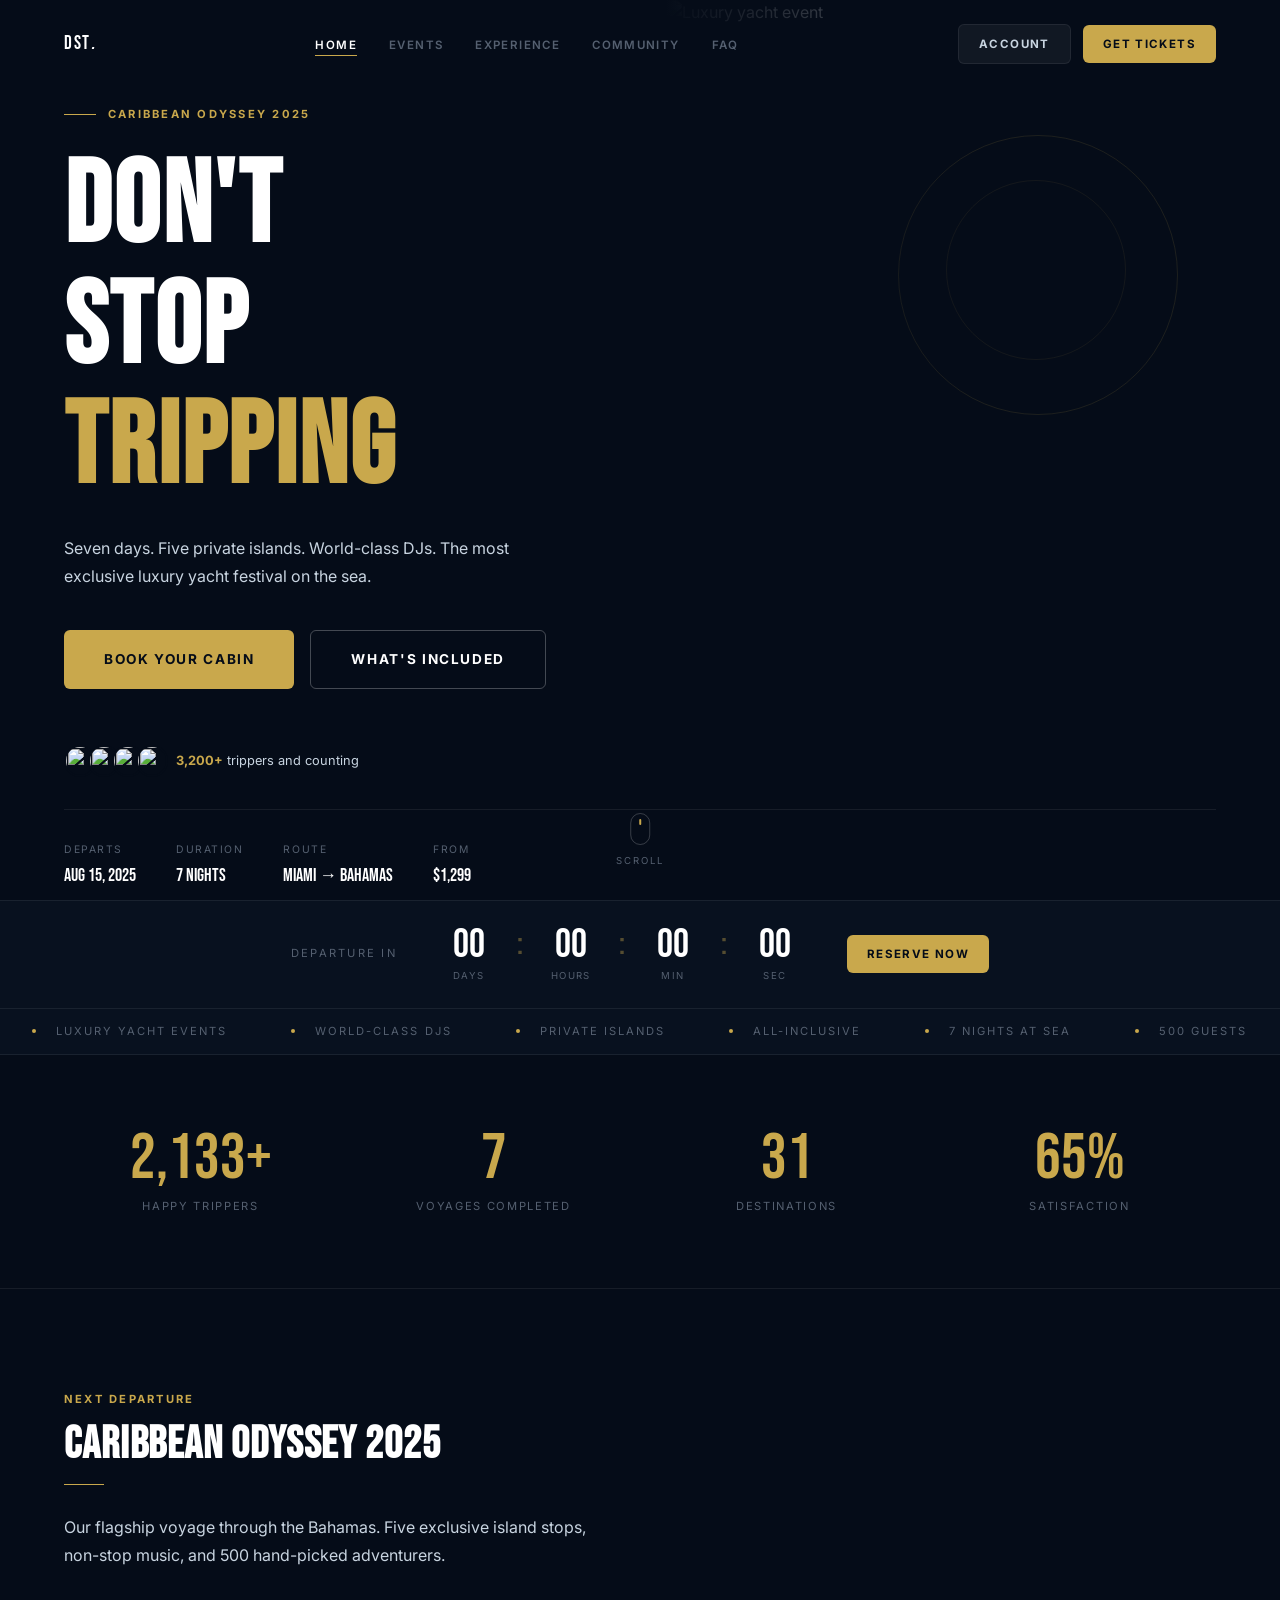
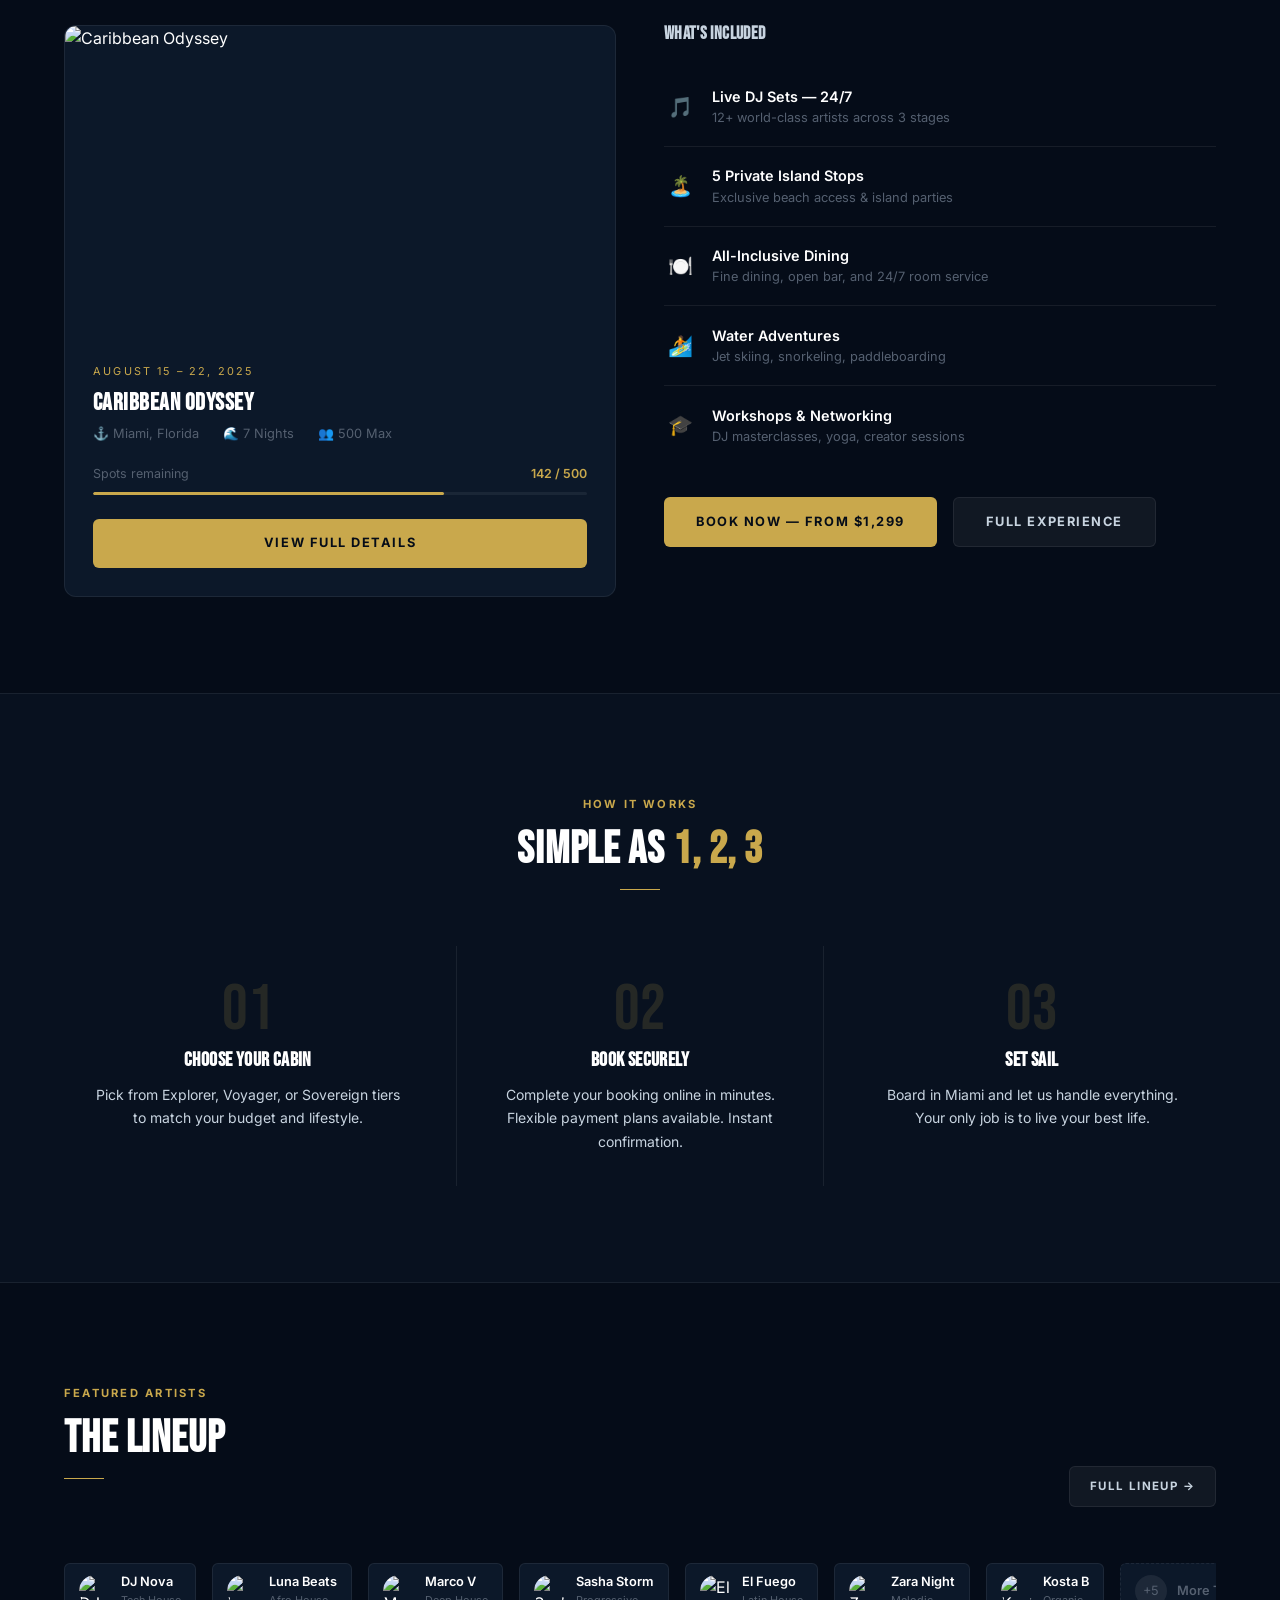
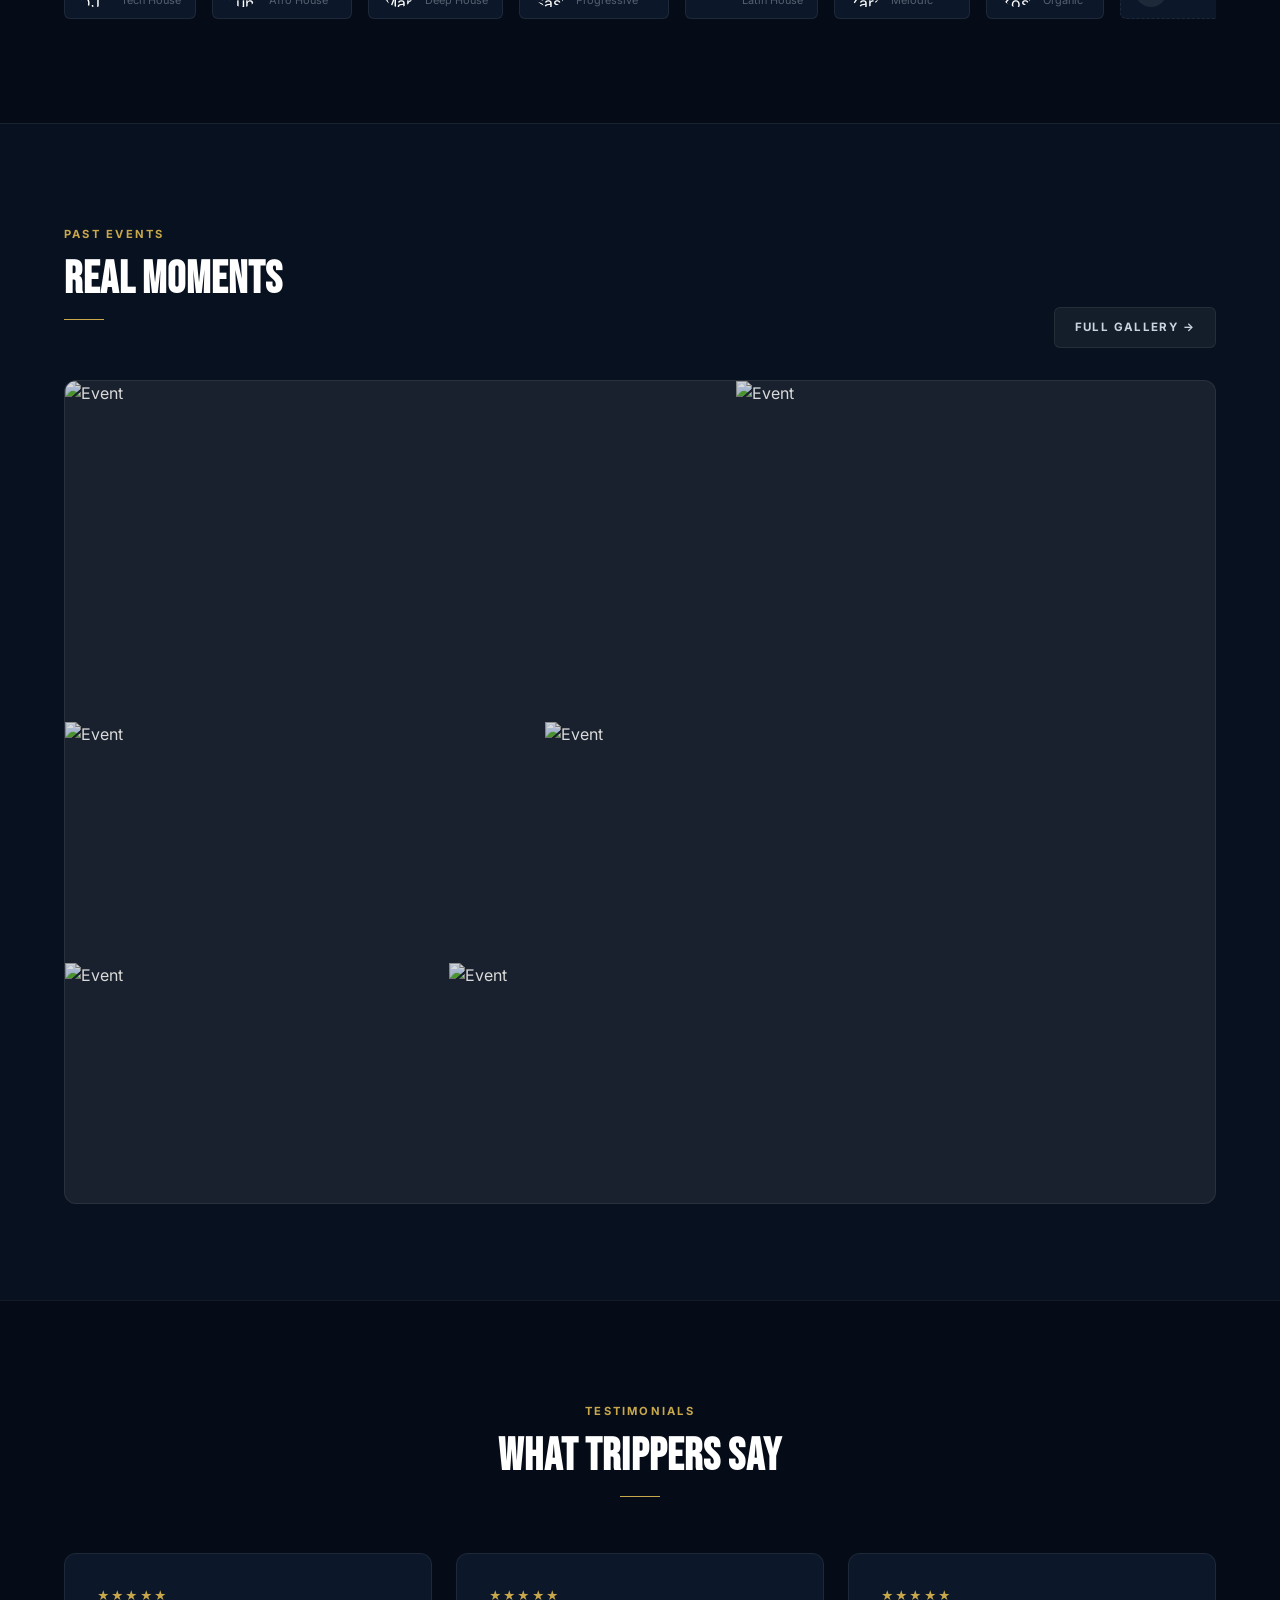
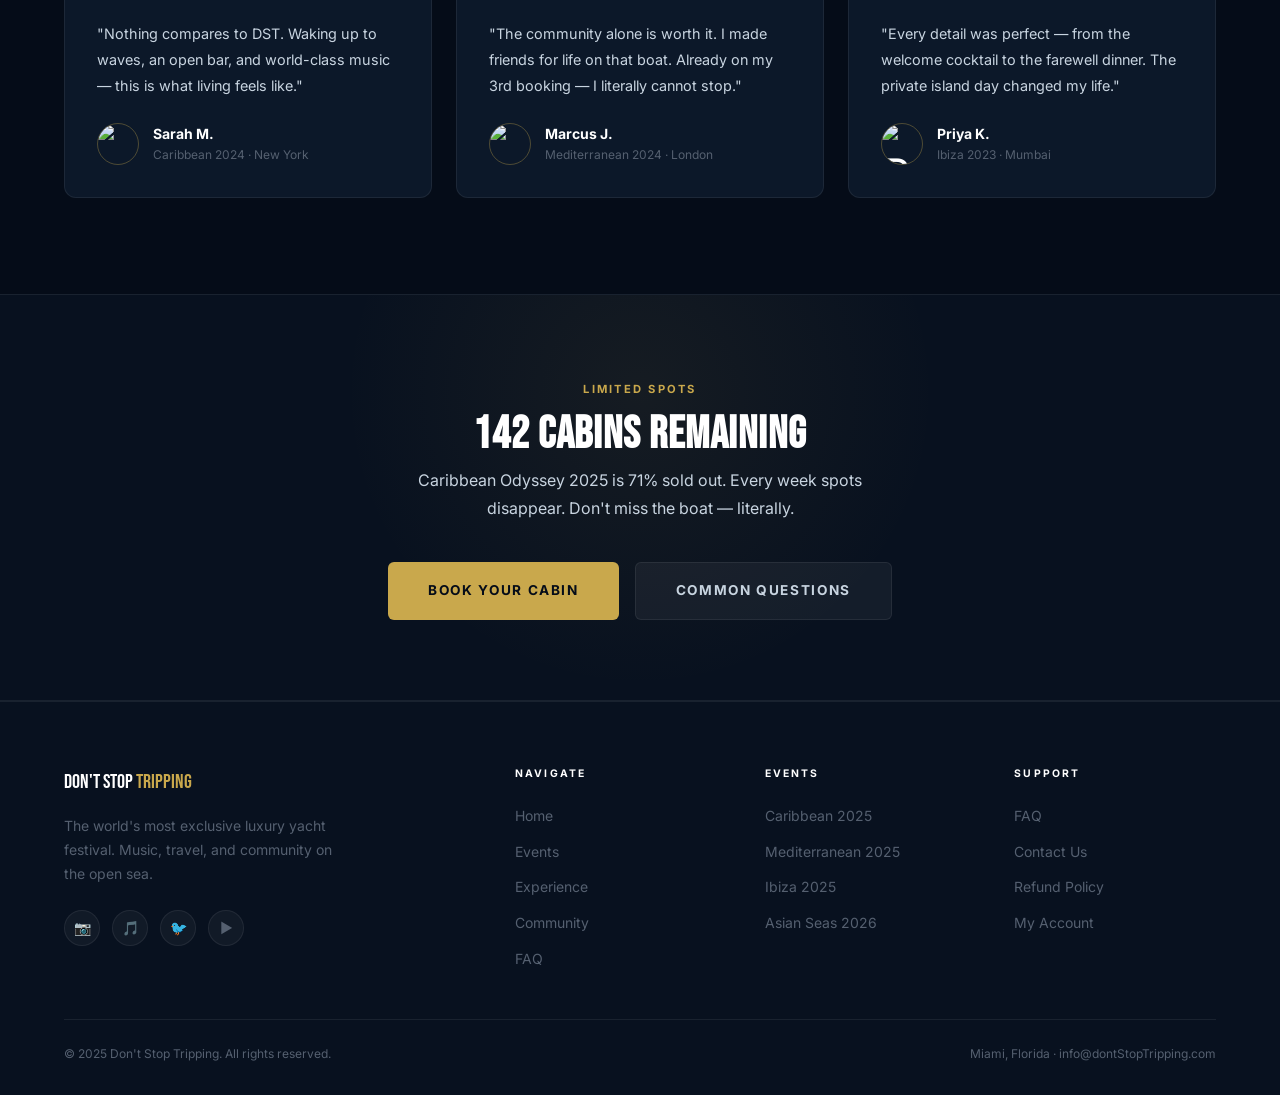
==== commit 9d91ba1a: "redesign: minimalist blue/white/gold, mobile-first responsive Full V2 redesign of all 6 pages (index" ====
--- a/index.html
+++ b/index.html
@@ -1,226 +1,118 @@
 <!DOCTYPE html>
 <html lang="en">
 <head>
-  <meta charset="UTF-8" />
-  <meta name="viewport" content="width=device-width, initial-scale=1.0" />
+  <meta charset="UTF-8"/>
+  <meta name="viewport" content="width=device-width, initial-scale=1.0"/>
   <title>Don't Stop Tripping — Luxury Yacht Events</title>
-  <meta name="description" content="Exclusive luxury yacht events combining music, travel, and adventure. Join the ultimate party at sea." />
-
-  <!-- Google Fonts -->
-  <link rel="preconnect" href="https://fonts.googleapis.com" />
-  <link rel="preconnect" href="https://fonts.gstatic.com" crossorigin />
-  <link href="https://fonts.googleapis.com/css2?family=Bebas+Neue&family=Inter:wght@300;400;500;600;700&display=swap" rel="stylesheet" />
-
-  <!-- Icons (Feather) -->
-  <script src="https://unpkg.com/feather-icons"></script>
-
-  <link rel="stylesheet" href="assets/css/main.css" />
-
+  <meta name="description" content="Exclusive luxury yacht events. Music, travel, and community on the open sea."/>
+  <link rel="preconnect" href="https://fonts.googleapis.com"/>
+  <link rel="preconnect" href="https://fonts.gstatic.com" crossorigin/>
+  <link href="https://fonts.googleapis.com/css2?family=Bebas+Neue&family=Inter:wght@300;400;500;600;700&display=swap" rel="stylesheet"/>
+  <link rel="stylesheet" href="assets/css/main.css"/>
   <style>
-    /* Page-specific styles */
-    .hero-scroll-indicator {
-      position: absolute;
-      bottom: 2.5rem;
-      left: 50%;
-      transform: translateX(-50%);
-      z-index: 2;
-      display: flex;
-      flex-direction: column;
-      align-items: center;
-      gap: 0.5rem;
-      color: rgba(255,255,255,0.5);
-      font-size: 0.75rem;
-      letter-spacing: 0.15em;
-      text-transform: uppercase;
-    }
-
-    .scroll-mouse {
-      width: 24px;
-      height: 38px;
-      border: 2px solid rgba(255,255,255,0.3);
-      border-radius: 12px;
-      display: flex;
-      justify-content: center;
-      padding-top: 6px;
-    }
-
-    .scroll-wheel {
-      width: 4px;
-      height: 8px;
-      background: var(--sunset-orange);
-      border-radius: 2px;
-      animation: scrollWheel 1.5s ease-in-out infinite;
-    }
-
-    @keyframes scrollWheel {
-      0%, 100% { transform: translateY(0); opacity: 1; }
-      50% { transform: translateY(8px); opacity: 0.3; }
-    }
-
-    .event-announce {
-      background: linear-gradient(135deg, rgba(11,60,93,0.6), rgba(123,44,191,0.6));
-      border: 1px solid rgba(123,44,191,0.3);
-      border-radius: var(--radius-lg);
-      overflow: hidden;
-      position: relative;
-    }
-
-    .event-announce-img {
-      aspect-ratio: 16/9;
-      overflow: hidden;
-    }
-
-    .event-announce-img img {
-      width: 100%;
-      height: 100%;
-      object-fit: cover;
-      transition: transform 0.5s ease;
-    }
-
-    .event-announce:hover .event-announce-img img { transform: scale(1.04); }
-
-    .event-label {
-      display: inline-flex;
-      align-items: center;
-      gap: 0.5rem;
-      background: rgba(255,122,24,0.15);
-      border: 1px solid rgba(255,122,24,0.4);
-      border-radius: 50px;
-      padding: 0.375rem 1rem;
-      font-size: 0.75rem;
-      font-weight: 700;
-      text-transform: uppercase;
-      letter-spacing: 0.1em;
-      color: var(--sunset-orange);
-      margin-bottom: 1rem;
-    }
-
-    .live-dot {
-      width: 8px;
-      height: 8px;
-      border-radius: 50%;
-      background: var(--sunset-orange);
-      animation: livePulse 1.2s ease-in-out infinite;
-    }
-
-    @keyframes livePulse {
-      0%, 100% { opacity: 1; transform: scale(1); }
-      50% { opacity: 0.4; transform: scale(0.8); }
-    }
-
-    .experience-showcase {
-      display: grid;
-      grid-template-columns: 1fr 1fr;
-      gap: 1.5rem;
-    }
-
-    .exp-highlight {
-      position: relative;
-      border-radius: var(--radius-lg);
-      overflow: hidden;
-      cursor: pointer;
-    }
-
-    .exp-highlight img {
-      width: 100%;
-      height: 100%;
-      object-fit: cover;
-      transition: transform 0.6s ease;
-    }
-
-    .exp-highlight:hover img { transform: scale(1.06); }
-
-    .exp-highlight-overlay {
-      position: absolute;
-      inset: 0;
-      background: linear-gradient(180deg, transparent 40%, rgba(10,10,10,0.9) 100%);
-      display: flex;
-      flex-direction: column;
-      justify-content: flex-end;
-      padding: 1.5rem;
-    }
-
-    .exp-highlight-title { font-size: 1.5rem; margin-bottom: 0.25rem; }
-    .exp-highlight-sub { font-size: 0.85rem; color: rgba(255,255,255,0.65); }
-
-    .exp-highlight.tall { grid-row: span 2; }
-
-    .dj-lineup {
-      display: grid;
-      grid-template-columns: repeat(4, 1fr);
-      gap: 1.5rem;
-    }
-
-    .dj-card {
-      text-align: center;
-    }
-
-    .dj-avatar {
-      width: 120px;
-      height: 120px;
-      border-radius: 50%;
-      overflow: hidden;
-      margin: 0 auto 1rem;
-      border: 3px solid var(--electric-purple);
-      box-shadow: 0 0 20px rgba(123,44,191,0.4);
-      transition: var(--transition);
-    }
-
-    .dj-card:hover .dj-avatar { border-color: var(--sunset-orange); box-shadow: var(--shadow-glow-orange); transform: scale(1.05); }
-    .dj-avatar img { width: 100%; height: 100%; object-fit: cover; }
-    .dj-name { font-size: 1.1rem; font-weight: 700; margin-bottom: 0.25rem; }
-    .dj-genre { font-size: 0.8rem; color: var(--text-muted); text-transform: uppercase; letter-spacing: 0.1em; }
-
-    .partners-row {
-      display: flex;
-      align-items: center;
-      justify-content: center;
-      gap: 3rem;
-      flex-wrap: wrap;
-      opacity: 0.5;
-      filter: grayscale(1);
-      transition: var(--transition);
-    }
-    .partners-row:hover { opacity: 0.8; filter: grayscale(0.5); }
-    .partner-logo { font-family: var(--font-display); font-size: 1.5rem; letter-spacing: 0.1em; }
-
-    @media (max-width: 768px) {
-      .dj-lineup { grid-template-columns: repeat(2, 1fr); }
-      .experience-showcase { grid-template-columns: 1fr; }
-      .exp-highlight.tall { grid-row: span 1; }
-    }
+    /* ---- Page-specific ---- */
+    .hero-image-right {
+      position:absolute;
+      right:0; top:0; bottom:0;
+      width:48%;
+      overflow:hidden;
+    }
+    .hero-image-right img {
+      width:100%; height:100%;
+      object-fit:cover;
+      opacity:0.35;
+    }
+    .hero-image-right::before {
+      content:'';
+      position:absolute;
+      inset:0;
+      background:linear-gradient(90deg, var(--bg) 0%, transparent 50%);
+      z-index:1;
+    }
+    @media(max-width:768px){
+      .hero-image-right { width:100%; opacity:0.15; }
+    }
+
+    /* Event card */
+    .event-card {
+      border:1px solid var(--border);
+      border-radius:var(--r-lg);
+      overflow:hidden;
+      background:var(--bg-card);
+    }
+    .event-card-img { aspect-ratio:16/9; overflow:hidden; }
+    .event-card-img img { width:100%; height:100%; object-fit:cover; transition:transform 0.5s var(--ease); }
+    .event-card:hover .event-card-img img { transform:scale(1.04); }
+    .event-card-body { padding:1.75rem; }
+    .event-card-date { font-size:0.68rem; letter-spacing:0.2em; text-transform:uppercase; color:var(--gold); margin-bottom:0.625rem; }
+    .event-card-title { font-size:1.5rem; margin-bottom:0.5rem; }
+    .event-card-meta { display:flex; gap:1.5rem; flex-wrap:wrap; margin-bottom:1.25rem; }
+    .event-card-meta span { font-size:0.8rem; color:var(--muted); display:flex; align-items:center; gap:0.35rem; }
+    .event-card-spots { margin-bottom:1.5rem; }
+    .event-card-spots-row { display:flex; justify-content:space-between; margin-bottom:0.5rem; font-size:0.78rem; color:var(--muted); }
+    .event-card-spots-row span:last-child { color:var(--gold); font-weight:600; }
+
+    /* DJ strip */
+    .dj-strip { display:flex; gap:1rem; overflow-x:auto; padding-bottom:0.5rem; -webkit-overflow-scrolling:touch; scrollbar-width:none; }
+    .dj-strip::-webkit-scrollbar { display:none; }
+    .dj-chip { flex-shrink:0; display:flex; align-items:center; gap:0.625rem; padding:0.5rem 0.875rem; background:var(--bg-card); border:1px solid var(--border); border-radius:var(--r); }
+    .dj-chip img { width:32px; height:32px; border-radius:50%; object-fit:cover; }
+    .dj-chip-name { font-size:0.8rem; font-weight:600; }
+    .dj-chip-genre { font-size:0.68rem; color:var(--muted); }
+
+    /* Social proof strip */
+    .proof-strip { display:flex; align-items:center; gap:0.5rem; }
+    .proof-avatars { display:flex; }
+    .proof-avatar { width:32px; height:32px; border-radius:50%; border:2px solid var(--bg); object-fit:cover; margin-left:-8px; }
+    .proof-avatar:first-child { margin-left:0; }
+    .proof-text { font-size:0.8rem; color:var(--off-white); }
+    .proof-text strong { color:var(--gold); }
+
+    /* Full-width CTA section */
+    .cta-section {
+      position:relative;
+      overflow:hidden;
+      background:var(--bg-2);
+      border-top:1px solid var(--border);
+      border-bottom:1px solid var(--border);
+    }
+    .cta-section::before {
+      content:'';
+      position:absolute;
+      top:-50%; left:50%;
+      width:600px; height:600px;
+      border-radius:50%;
+      background:radial-gradient(circle, rgba(201,168,76,0.07) 0%, transparent 70%);
+      transform:translate(-50%,0);
+    }
+    .cta-content { position:relative; z-index:1; text-align:center; padding:5rem 0; }
   </style>
 </head>
 <body>
 
-<!-- Loading Screen -->
-<div id="loading-screen">
-  <div class="loading-logo">DON'T STOP TRIPPING</div>
-  <div class="loading-bar-container">
-    <div class="loading-bar"></div>
-  </div>
+<!-- Loader -->
+<div id="loader">
+  <div class="loader-logo">DON'T STOP <em>TRIPPING</em></div>
+  <div class="loader-bar"><div class="loader-fill"></div></div>
 </div>
 
-<!-- Cursor Glow -->
-<div class="cursor-glow"></div>
-
-<!-- Navigation -->
+<!-- Nav -->
 <nav class="nav">
-  <div class="container">
+  <div class="wrap">
     <div class="nav-inner">
-      <a href="index.html" class="nav-logo">DON'T STOP TRIPPING</a>
+      <a href="index.html" class="nav-logo">DST<em>.</em></a>
       <ul class="nav-links">
-        <li><a href="index.html" class="nav-link active">Home</a></li>
-        <li><a href="events.html" class="nav-link">Events</a></li>
-        <li><a href="experience.html" class="nav-link">Experience</a></li>
+        <li><a href="index.html"     class="nav-link active">Home</a></li>
+        <li><a href="events.html"    class="nav-link">Events</a></li>
+        <li><a href="experience.html"class="nav-link">Experience</a></li>
         <li><a href="community.html" class="nav-link">Community</a></li>
-        <li><a href="faq.html" class="nav-link">FAQ</a></li>
+        <li><a href="faq.html"       class="nav-link">FAQ</a></li>
       </ul>
-      <div class="nav-actions">
-        <a href="dashboard.html" class="btn btn-ghost btn-sm">My Account</a>
-        <a href="events.html#tickets" class="btn btn-primary btn-sm">Get Tickets</a>
-      </div>
-      <div class="hamburger" role="button" aria-label="Menu">
+      <div class="nav-cta">
+        <a href="dashboard.html"      class="btn btn-ghost btn-sm">Account</a>
+        <a href="events.html#tickets" class="btn btn-gold btn-sm">Get Tickets</a>
+      </div>
+      <div class="hamburger" role="button" aria-label="Open menu">
         <span></span><span></span><span></span>
       </div>
     </div>
@@ -229,598 +121,450 @@
 
 <!-- Mobile Nav -->
 <div class="mobile-nav">
-  <button class="mobile-nav-close">✕</button>
-  <a href="index.html" class="nav-link">Home</a>
-  <a href="events.html" class="nav-link">Events</a>
+  <a href="index.html"      class="nav-link">Home</a>
+  <a href="events.html"     class="nav-link">Events</a>
   <a href="experience.html" class="nav-link">Experience</a>
-  <a href="community.html" class="nav-link">Community</a>
-  <a href="faq.html" class="nav-link">FAQ</a>
-  <a href="events.html#tickets" class="btn btn-primary btn-lg">Get Tickets</a>
+  <a href="community.html"  class="nav-link">Community</a>
+  <a href="faq.html"        class="nav-link">FAQ</a>
+  <a href="events.html#tickets" class="btn btn-gold btn-lg" style="margin-top:1rem;">Get Tickets</a>
 </div>
 
 <!-- ===== HERO ===== -->
-<section class="hero" id="home">
-  <div class="hero-video-bg">
-    <img src="https://picsum.photos/seed/yacht-hero/1920/1080" alt="Luxury yacht event" />
-  </div>
-  <div class="hero-overlay"></div>
-
-  <!-- Glow blobs -->
-  <div class="glow-blob glow-purple" style="width:600px;height:600px;top:-100px;right:-100px;"></div>
-  <div class="glow-blob glow-orange" style="width:400px;height:400px;bottom:-100px;left:0;"></div>
-
-  <div class="container hero-content">
-    <div class="hero-badge">
-      <span class="badge badge-orange">
-        <span class="live-dot"></span>
-        Next Event — August 2025
-      </span>
-    </div>
-
-    <h1 class="display-1 hero-title">
-      DON'T<br />
-      <span class="gradient-text">STOP</span><br />
-      TRIPPING
-    </h1>
-
-    <p class="hero-subtitle">
-      The most exclusive luxury yacht festival at sea. Music, adventure, and unforgettable memories await.
-    </p>
-
-    <div class="hero-actions">
-      <a href="events.html#tickets" class="btn btn-primary btn-lg">
-        <i data-feather="anchor" style="width:18px;height:18px;"></i>
-        Book Your Spot
-      </a>
-      <a href="experience.html" class="btn btn-secondary btn-lg">
-        <i data-feather="play-circle" style="width:18px;height:18px;"></i>
-        Explore Experience
-      </a>
-    </div>
-
-    <div class="hero-stats">
-      <div>
-        <div class="hero-stat-number">500+</div>
-        <div class="hero-stat-label">Adventurers</div>
-      </div>
-      <div>
-        <div class="hero-stat-number">7</div>
-        <div class="hero-stat-label">Days at Sea</div>
-      </div>
-      <div>
-        <div class="hero-stat-number">12+</div>
-        <div class="hero-stat-label">Top DJs</div>
-      </div>
-      <div>
-        <div class="hero-stat-number">5★</div>
-        <div class="hero-stat-label">Rated</div>
-      </div>
-    </div>
-  </div>
-
-  <!-- Scroll Indicator -->
-  <div class="hero-scroll-indicator">
+<section class="hero">
+  <div class="hero-image-right">
+    <img src="https://picsum.photos/seed/dst-hero-yacht/900/1200" alt="Luxury yacht event"/>
+  </div>
+
+  <div class="hero-lines"></div>
+
+  <div class="wrap">
+    <div class="hero-content">
+      <div class="hero-kicker">
+        <span class="hero-kicker-line"></span>
+        <span class="eyebrow" style="margin:0;">Caribbean Odyssey 2025</span>
+      </div>
+
+      <h1 class="d1 hero-title">
+        DON'T<br>STOP<br><em>TRIPPING</em>
+      </h1>
+
+      <p class="hero-sub">
+        Seven days. Five private islands. World-class DJs.
+        The most exclusive luxury yacht festival on the sea.
+      </p>
+
+      <div class="hero-actions">
+        <a href="events.html#tickets" class="btn btn-gold btn-lg">Book Your Cabin</a>
+        <a href="experience.html"     class="btn btn-outline btn-lg">What's Included</a>
+      </div>
+
+      <!-- Social proof -->
+      <div class="proof-strip mb-4">
+        <div class="proof-avatars">
+          <img class="proof-avatar" src="https://picsum.photos/seed/av1/80/80" alt=""/>
+          <img class="proof-avatar" src="https://picsum.photos/seed/av2/80/80" alt=""/>
+          <img class="proof-avatar" src="https://picsum.photos/seed/av3/80/80" alt=""/>
+          <img class="proof-avatar" src="https://picsum.photos/seed/av4/80/80" alt=""/>
+        </div>
+        <p class="proof-text"><strong>3,200+</strong> trippers and counting</p>
+      </div>
+
+      <div class="hero-meta">
+        <div class="hero-meta-item">
+          <div class="hero-meta-label">Departs</div>
+          <div class="hero-meta-value">Aug 15, 2025</div>
+        </div>
+        <div class="hero-meta-item">
+          <div class="hero-meta-label">Duration</div>
+          <div class="hero-meta-value">7 Nights</div>
+        </div>
+        <div class="hero-meta-item">
+          <div class="hero-meta-label">Route</div>
+          <div class="hero-meta-value">Miami → Bahamas</div>
+        </div>
+        <div class="hero-meta-item">
+          <div class="hero-meta-label">From</div>
+          <div class="hero-meta-value text-gold">$1,299</div>
+        </div>
+      </div>
+    </div>
+  </div>
+
+  <div class="scroll-hint">
     <div class="scroll-mouse"><div class="scroll-wheel"></div></div>
-    <span>Scroll</span>
+    <span class="scroll-label">Scroll</span>
   </div>
 </section>
 
 <!-- ===== COUNTDOWN ===== -->
-<div class="countdown-section">
-  <div class="container">
+<div class="countdown-bar">
+  <div class="wrap">
     <div class="countdown-inner">
-      <div class="countdown-label">⚓ Next Departure In</div>
-      <div class="countdown-timer">
+      <span class="countdown-label">Departure in</span>
+      <div class="countdown-units">
         <div class="countdown-unit">
-          <span class="countdown-number countdown-days">00</span>
+          <span class="countdown-num cd-days">00</span>
           <span class="countdown-unit-label">Days</span>
         </div>
         <span class="countdown-sep">:</span>
         <div class="countdown-unit">
-          <span class="countdown-number countdown-hours">00</span>
+          <span class="countdown-num cd-hours">00</span>
           <span class="countdown-unit-label">Hours</span>
         </div>
         <span class="countdown-sep">:</span>
         <div class="countdown-unit">
-          <span class="countdown-number countdown-minutes">00</span>
-          <span class="countdown-unit-label">Minutes</span>
+          <span class="countdown-num cd-mins">00</span>
+          <span class="countdown-unit-label">Min</span>
         </div>
         <span class="countdown-sep">:</span>
         <div class="countdown-unit">
-          <span class="countdown-number countdown-seconds">00</span>
-          <span class="countdown-unit-label">Seconds</span>
-        </div>
-      </div>
-      <a href="events.html#tickets" class="btn btn-primary btn-sm">Reserve Now</a>
+          <span class="countdown-num cd-secs">00</span>
+          <span class="countdown-unit-label">Sec</span>
+        </div>
+      </div>
+      <a href="events.html#tickets" class="btn btn-gold btn-sm">Reserve Now</a>
     </div>
   </div>
 </div>
 
-<!-- ===== MARQUEE ===== -->
-<div class="marquee-section">
+<!-- Marquee -->
+<div class="marquee-wrap">
   <div class="marquee-track">
-    <!-- repeated twice for seamless loop -->
     <span class="marquee-item"><span class="marquee-dot"></span>Luxury Yacht Events</span>
-    <span class="marquee-item"><span class="marquee-dot"></span>Ocean Adventures</span>
     <span class="marquee-item"><span class="marquee-dot"></span>World-Class DJs</span>
-    <span class="marquee-item"><span class="marquee-dot"></span>Exclusive Cabins</span>
-    <span class="marquee-item"><span class="marquee-dot"></span>Sunset Sailing</span>
-    <span class="marquee-item"><span class="marquee-dot"></span>Island Parties</span>
-    <span class="marquee-item"><span class="marquee-dot"></span>7 Days at Sea</span>
+    <span class="marquee-item"><span class="marquee-dot"></span>Private Islands</span>
+    <span class="marquee-item"><span class="marquee-dot"></span>All-Inclusive</span>
+    <span class="marquee-item"><span class="marquee-dot"></span>7 Nights at Sea</span>
+    <span class="marquee-item"><span class="marquee-dot"></span>500 Guests</span>
+    <span class="marquee-item"><span class="marquee-dot"></span>Caribbean 2025</span>
     <span class="marquee-item"><span class="marquee-dot"></span>Luxury Yacht Events</span>
-    <span class="marquee-item"><span class="marquee-dot"></span>Ocean Adventures</span>
     <span class="marquee-item"><span class="marquee-dot"></span>World-Class DJs</span>
-    <span class="marquee-item"><span class="marquee-dot"></span>Exclusive Cabins</span>
-    <span class="marquee-item"><span class="marquee-dot"></span>Sunset Sailing</span>
-    <span class="marquee-item"><span class="marquee-dot"></span>Island Parties</span>
-    <span class="marquee-item"><span class="marquee-dot"></span>7 Days at Sea</span>
+    <span class="marquee-item"><span class="marquee-dot"></span>Private Islands</span>
+    <span class="marquee-item"><span class="marquee-dot"></span>All-Inclusive</span>
+    <span class="marquee-item"><span class="marquee-dot"></span>7 Nights at Sea</span>
+    <span class="marquee-item"><span class="marquee-dot"></span>500 Guests</span>
+    <span class="marquee-item"><span class="marquee-dot"></span>Caribbean 2025</span>
   </div>
 </div>
 
-<!-- ===== EVENT ANNOUNCEMENT ===== -->
-<section class="section-pad" id="next-event">
-  <div class="container">
-    <div class="section-header reveal">
-      <span class="section-eyebrow">Upcoming Event</span>
-      <h2 class="section-title">The Caribbean <span class="gradient-text">Odyssey 2025</span></h2>
-      <div class="divider"></div>
-      <p class="section-subtitle">Our flagship voyage through the most stunning islands of the Caribbean. 7 days, 5 ports, infinite memories.</p>
-    </div>
-
-    <div class="grid-2" style="align-items:center;">
-      <div class="event-announce reveal-left">
-        <div class="event-announce-img">
-          <img src="https://picsum.photos/seed/yacht-caribbean/800/500" alt="Caribbean Odyssey Event" />
-        </div>
-        <div style="padding:2rem;">
-          <div class="event-label"><span class="live-dot"></span>Booking Open</div>
-          <h3 style="font-size:2rem;margin-bottom:0.5rem;">Caribbean Odyssey</h3>
-          <p style="color:var(--text-secondary);margin-bottom:1.5rem;">August 15–22, 2025 · Miami to Bahamas</p>
-          <div style="display:flex;gap:2rem;flex-wrap:wrap;margin-bottom:1.5rem;">
+<!-- ===== STATS ===== -->
+<section class="sec-sm" style="border-bottom:1px solid var(--border);">
+  <div class="wrap">
+    <div class="g4 reveal">
+      <div style="text-align:center; padding:1rem;">
+        <div class="stat-num"><span class="counter-num" data-target="3200">0</span><span style="color:var(--gold);">+</span></div>
+        <div class="stat-label">Happy Trippers</div>
+      </div>
+      <div style="text-align:center; padding:1rem;">
+        <div class="stat-num"><span class="counter-num" data-target="12">0</span></div>
+        <div class="stat-label">Voyages Completed</div>
+      </div>
+      <div style="text-align:center; padding:1rem;">
+        <div class="stat-num"><span class="counter-num" data-target="47">0</span></div>
+        <div class="stat-label">Destinations</div>
+      </div>
+      <div style="text-align:center; padding:1rem;">
+        <div class="stat-num"><span class="counter-num" data-target="98">0</span><span style="color:var(--gold);">%</span></div>
+        <div class="stat-label">Satisfaction</div>
+      </div>
+    </div>
+  </div>
+</section>
+
+<!-- ===== UPCOMING EVENT ===== -->
+<section class="sec" id="event">
+  <div class="wrap">
+    <div class="sec-hd reveal">
+      <span class="eyebrow">Next Departure</span>
+      <h2 class="d3">Caribbean Odyssey 2025</h2>
+      <div class="rule-gold"></div>
+      <p>Our flagship voyage through the Bahamas. Five exclusive island stops, non-stop music, and 500 hand-picked adventurers.</p>
+    </div>
+
+    <div class="g2" style="gap:3rem; align-items:start;">
+      <div class="reveal-l">
+        <div class="event-card">
+          <div class="event-card-img">
+            <img src="https://picsum.photos/seed/caribbean-event/800/450" alt="Caribbean Odyssey"/>
+          </div>
+          <div class="event-card-body">
+            <div class="event-card-date">August 15 – 22, 2025</div>
+            <h3 class="event-card-title">Caribbean Odyssey</h3>
+            <div class="event-card-meta">
+              <span>⚓ Miami, Florida</span>
+              <span>🌊 7 Nights</span>
+              <span>👥 500 Max</span>
+            </div>
+            <div class="event-card-spots">
+              <div class="event-card-spots-row">
+                <span>Spots remaining</span>
+                <span>142 / 500</span>
+              </div>
+              <div class="progress-wrap">
+                <div class="progress-fill" data-w="71%"></div>
+              </div>
+            </div>
+            <a href="events.html" class="btn btn-gold btn-full">View Full Details</a>
+          </div>
+        </div>
+      </div>
+
+      <div class="reveal-r">
+        <h3 style="font-size:1.1rem; font-weight:700; margin-bottom:1.5rem; color:var(--off-white);">What's included</h3>
+        <div style="display:flex; flex-direction:column; gap:0;">
+          <div style="display:flex; align-items:center; gap:1rem; padding:1.1rem 0; border-bottom:1px solid var(--border);">
+            <span style="font-size:1.25rem; width:32px; text-align:center;">🎵</span>
             <div>
-              <div style="font-size:0.75rem;text-transform:uppercase;letter-spacing:0.1em;color:var(--text-muted);margin-bottom:0.25rem;">Departs</div>
-              <div style="font-weight:600;">Miami, Florida</div>
-            </div>
+              <div style="font-weight:600; font-size:0.9rem;">Live DJ Sets — 24/7</div>
+              <div style="font-size:0.8rem; color:var(--muted);">12+ world-class artists across 3 stages</div>
+            </div>
+          </div>
+          <div style="display:flex; align-items:center; gap:1rem; padding:1.1rem 0; border-bottom:1px solid var(--border);">
+            <span style="font-size:1.25rem; width:32px; text-align:center;">🏝️</span>
             <div>
-              <div style="font-size:0.75rem;text-transform:uppercase;letter-spacing:0.1em;color:var(--text-muted);margin-bottom:0.25rem;">Duration</div>
-              <div style="font-weight:600;">7 Days / 7 Nights</div>
-            </div>
+              <div style="font-weight:600; font-size:0.9rem;">5 Private Island Stops</div>
+              <div style="font-size:0.8rem; color:var(--muted);">Exclusive beach access & island parties</div>
+            </div>
+          </div>
+          <div style="display:flex; align-items:center; gap:1rem; padding:1.1rem 0; border-bottom:1px solid var(--border);">
+            <span style="font-size:1.25rem; width:32px; text-align:center;">🍽️</span>
             <div>
-              <div style="font-size:0.75rem;text-transform:uppercase;letter-spacing:0.1em;color:var(--text-muted);margin-bottom:0.25rem;">Capacity</div>
-              <div style="font-weight:600;">500 Guests</div>
-            </div>
-          </div>
-          <div style="margin-bottom:1.5rem;">
-            <div style="display:flex;justify-content:space-between;margin-bottom:0.5rem;">
-              <span style="font-size:0.85rem;color:var(--text-secondary);">Spots Remaining</span>
-              <span style="font-size:0.85rem;font-weight:600;color:var(--sunset-orange);">142 / 500</span>
-            </div>
-            <div class="progress-bar-wrap">
-              <div class="progress-bar-fill" data-width="71%"></div>
-            </div>
-          </div>
-          <a href="events.html" class="btn btn-primary">View Full Details</a>
-        </div>
-      </div>
-
-      <div class="reveal-right" style="display:flex;flex-direction:column;gap:1.25rem;">
-        <h3 style="font-size:1.75rem;margin-bottom:0.5rem;">What's Included</h3>
-        <div class="feature-card">
-          <div style="display:flex;align-items:center;gap:1rem;">
-            <div class="feature-icon icon-purple">🎵</div>
+              <div style="font-weight:600; font-size:0.9rem;">All-Inclusive Dining</div>
+              <div style="font-size:0.8rem; color:var(--muted);">Fine dining, open bar, and 24/7 room service</div>
+            </div>
+          </div>
+          <div style="display:flex; align-items:center; gap:1rem; padding:1.1rem 0; border-bottom:1px solid var(--border);">
+            <span style="font-size:1.25rem; width:32px; text-align:center;">🏄</span>
             <div>
-              <div style="font-weight:700;margin-bottom:0.2rem;">24/7 Music & DJs</div>
-              <div style="font-size:0.875rem;color:var(--text-secondary);">World-class artists performing day and night</div>
-            </div>
-          </div>
-        </div>
-        <div class="feature-card">
-          <div style="display:flex;align-items:center;gap:1rem;">
-            <div class="feature-icon icon-orange">⚓</div>
+              <div style="font-weight:600; font-size:0.9rem;">Water Adventures</div>
+              <div style="font-size:0.8rem; color:var(--muted);">Jet skiing, snorkeling, paddleboarding</div>
+            </div>
+          </div>
+          <div style="display:flex; align-items:center; gap:1rem; padding:1.1rem 0;">
+            <span style="font-size:1.25rem; width:32px; text-align:center;">🎓</span>
             <div>
-              <div style="font-weight:700;margin-bottom:0.2rem;">Private Island Stops</div>
-              <div style="font-size:0.875rem;color:var(--text-secondary);">Exclusive beach parties at 5 destinations</div>
-            </div>
-          </div>
-        </div>
-        <div class="feature-card">
-          <div style="display:flex;align-items:center;gap:1rem;">
-            <div class="feature-icon icon-gold">🥂</div>
-            <div>
-              <div style="font-weight:700;margin-bottom:0.2rem;">All-Inclusive Luxury</div>
-              <div style="font-size:0.875rem;color:var(--text-secondary);">Fine dining, open bar, and premium amenities</div>
-            </div>
-          </div>
-        </div>
-        <div class="feature-card">
-          <div style="display:flex;align-items:center;gap:1rem;">
-            <div class="feature-icon icon-aqua">🏄</div>
-            <div>
-              <div style="font-weight:700;margin-bottom:0.2rem;">Water Adventures</div>
-              <div style="font-size:0.875rem;color:var(--text-secondary);">Snorkeling, jet skiing, and yacht hopping</div>
-            </div>
-          </div>
-        </div>
-      </div>
-    </div>
-  </div>
-</section>
-
-<!-- ===== FEATURES ===== -->
-<section class="section-pad parallax-section" style="background:var(--dark-surface);">
-  <div class="parallax-bg">
-    <img src="https://picsum.photos/seed/ocean-bg/1920/1080" alt="" />
-  </div>
-  <div class="container" style="position:relative;z-index:1;">
-    <div class="section-header centered reveal">
-      <span class="section-eyebrow">Why DST?</span>
-      <h2 class="section-title">More Than <span class="gradient-text">Just a Party</span></h2>
-      <div class="divider centered"></div>
-      <p class="section-subtitle">We create experiences that transform strangers into lifelong friends and turn the ocean into your playground.</p>
-    </div>
-
-    <div class="grid-3">
-      <div class="feature-card reveal delay-1">
-        <div class="feature-icon icon-purple">🌊</div>
-        <h3 class="feature-title">Ocean-First Design</h3>
-        <p class="feature-text">Every experience is crafted around the sea. From sunrise yoga on the deck to midnight ocean swims, the water is your world.</p>
-      </div>
-      <div class="feature-card reveal delay-2">
-        <div class="feature-icon icon-orange">🎯</div>
-        <h3 class="feature-title">Curated Community</h3>
-        <p class="feature-text">We don't just sell tickets. We build a tribe. Every guest is part of a handpicked community of adventurers, creators, and free spirits.</p>
-      </div>
-      <div class="feature-card reveal delay-3">
-        <div class="feature-icon icon-gold">👑</div>
-        <h3 class="feature-title">Luxury at Every Touch</h3>
-        <p class="feature-text">From the moment you board to your last sunset at sea, every detail screams luxury. Premium cabins, gourmet dining, and VIP treatment.</p>
-      </div>
-      <div class="feature-card reveal delay-1">
-        <div class="feature-icon icon-aqua">🎵</div>
-        <h3 class="feature-title">World-Class Music</h3>
-        <p class="feature-text">Our lineups feature international DJs, live bands, and intimate acoustic sessions against a backdrop of stars and ocean.</p>
-      </div>
-      <div class="feature-card reveal delay-2">
-        <div class="feature-icon icon-purple">✈️</div>
-        <h3 class="feature-title">Travel Adventure</h3>
-        <p class="feature-text">Multiple island stops, hidden beaches, and secret coves. Each destination is chosen for maximum wow factor.</p>
-      </div>
-      <div class="feature-card reveal delay-3">
-        <div class="feature-icon icon-orange">📸</div>
-        <h3 class="feature-title">Epic Memories</h3>
-        <p class="feature-text">Professional photographers and videographers capture every magical moment. Your story, beautifully told.</p>
-      </div>
-    </div>
-  </div>
-</section>
-
-<!-- ===== EXPERIENCE SHOWCASE ===== -->
-<section class="section-pad" id="experience">
-  <div class="container">
-    <div class="section-header reveal">
-      <span class="section-eyebrow">The Experience</span>
-      <h2 class="section-title">Life At <span class="gradient-text">Sea Level</span></h2>
-      <div class="divider"></div>
-    </div>
-
-    <div class="experience-showcase">
-      <div class="exp-highlight tall reveal-left" style="min-height:500px;">
-        <img src="https://picsum.photos/seed/yacht-party/600/900" alt="Yacht party" />
-        <div class="exp-highlight-overlay">
-          <span class="badge badge-purple" style="margin-bottom:0.75rem;">🎵 Main Stage</span>
-          <h3 class="exp-highlight-title">Deck Parties</h3>
-          <p class="exp-highlight-sub">Sunset DJ sets with the ocean as your dance floor</p>
-        </div>
-      </div>
-
-      <div style="display:flex;flex-direction:column;gap:1rem;">
-        <div class="exp-highlight reveal delay-1" style="height:240px;">
-          <img src="https://picsum.photos/seed/island-beach/600/400" alt="Island beach" />
-          <div class="exp-highlight-overlay">
-            <span class="badge badge-orange" style="margin-bottom:0.5rem;">🏖️ Beach Stop</span>
-            <h3 class="exp-highlight-title">Private Islands</h3>
-            <p class="exp-highlight-sub">Exclusive access to hidden paradise</p>
-          </div>
-        </div>
-        <div class="exp-highlight reveal delay-2" style="height:240px;">
-          <img src="https://picsum.photos/seed/yacht-sunset/600/400" alt="Sunset sailing" />
-          <div class="exp-highlight-overlay">
-            <span class="badge badge-gold" style="margin-bottom:0.5rem;">🌅 Sunset</span>
-            <h3 class="exp-highlight-title">Golden Hour</h3>
-            <p class="exp-highlight-sub">Magic moments as the sun meets the sea</p>
-          </div>
-        </div>
-      </div>
-    </div>
-
-    <div style="text-align:center;margin-top:2.5rem;" class="reveal">
-      <a href="experience.html" class="btn btn-purple btn-lg">
-        <i data-feather="compass" style="width:18px;height:18px;"></i>
-        Explore The Full Experience
-      </a>
+              <div style="font-weight:600; font-size:0.9rem;">Workshops & Networking</div>
+              <div style="font-size:0.8rem; color:var(--muted);">DJ masterclasses, yoga, creator sessions</div>
+            </div>
+          </div>
+        </div>
+        <div style="margin-top:2rem; display:flex; gap:1rem; flex-wrap:wrap;">
+          <a href="events.html#tickets" class="btn btn-gold">Book Now — from $1,299</a>
+          <a href="experience.html"     class="btn btn-ghost">Full Experience</a>
+        </div>
+      </div>
+    </div>
+  </div>
+</section>
+
+<!-- ===== HOW IT WORKS ===== -->
+<section class="sec" style="background:var(--bg-2); border-top:1px solid var(--border); border-bottom:1px solid var(--border);">
+  <div class="wrap">
+    <div class="sec-hd center reveal">
+      <span class="eyebrow">How It Works</span>
+      <h2 class="d3">Simple as <em style="font-style:normal; color:var(--gold);">1, 2, 3</em></h2>
+      <div class="rule-gold center"></div>
+    </div>
+    <div class="g3">
+      <div class="reveal d1" style="text-align:center; padding:2rem 1.5rem;">
+        <div style="font-family:var(--font-display); font-size:4rem; color:var(--gold); opacity:.15; line-height:1; margin-bottom:0.5rem;">01</div>
+        <h3 style="font-size:1.25rem; margin-bottom:0.75rem;">Choose Your Cabin</h3>
+        <p style="font-size:0.875rem; color:var(--off-white); line-height:1.7;">Pick from Explorer, Voyager, or Sovereign tiers to match your budget and lifestyle.</p>
+      </div>
+      <div class="reveal d2" style="text-align:center; padding:2rem 1.5rem; border-left:1px solid var(--border); border-right:1px solid var(--border);">
+        <div style="font-family:var(--font-display); font-size:4rem; color:var(--gold); opacity:.15; line-height:1; margin-bottom:0.5rem;">02</div>
+        <h3 style="font-size:1.25rem; margin-bottom:0.75rem;">Book Securely</h3>
+        <p style="font-size:0.875rem; color:var(--off-white); line-height:1.7;">Complete your booking online in minutes. Flexible payment plans available. Instant confirmation.</p>
+      </div>
+      <div class="reveal d3" style="text-align:center; padding:2rem 1.5rem;">
+        <div style="font-family:var(--font-display); font-size:4rem; color:var(--gold); opacity:.15; line-height:1; margin-bottom:0.5rem;">03</div>
+        <h3 style="font-size:1.25rem; margin-bottom:0.75rem;">Set Sail</h3>
+        <p style="font-size:0.875rem; color:var(--off-white); line-height:1.7;">Board in Miami and let us handle everything. Your only job is to live your best life.</p>
+      </div>
     </div>
   </div>
 </section>
 
 <!-- ===== DJ LINEUP ===== -->
-<section class="section-pad" style="background:var(--dark-surface);" id="lineup">
-  <div class="container">
-    <div class="section-header centered reveal">
-      <span class="section-eyebrow">Featured Artists</span>
-      <h2 class="section-title">The <span class="gradient-text">Lineup</span></h2>
-      <div class="divider centered"></div>
-      <p class="section-subtitle">Handpicked artists from around the world to soundtrack your ocean adventure.</p>
-    </div>
-
-    <div class="dj-lineup">
-      <div class="dj-card reveal delay-1">
-        <div class="dj-avatar">
-          <img src="https://picsum.photos/seed/dj-1/200/200" alt="DJ Nova" />
-        </div>
-        <div class="dj-name">DJ Nova</div>
-        <div class="dj-genre">Tech House</div>
-      </div>
-      <div class="dj-card reveal delay-2">
-        <div class="dj-avatar">
-          <img src="https://picsum.photos/seed/dj-2/200/200" alt="Luna Beats" />
-        </div>
-        <div class="dj-name">Luna Beats</div>
-        <div class="dj-genre">Afro House</div>
-      </div>
-      <div class="dj-card reveal delay-3">
-        <div class="dj-avatar">
-          <img src="https://picsum.photos/seed/dj-3/200/200" alt="Marco V" />
-        </div>
-        <div class="dj-name">Marco V</div>
-        <div class="dj-genre">Deep House</div>
-      </div>
-      <div class="dj-card reveal delay-4">
-        <div class="dj-avatar">
-          <img src="https://picsum.photos/seed/dj-4/200/200" alt="Sasha Storm" />
-        </div>
-        <div class="dj-name">Sasha Storm</div>
-        <div class="dj-genre">Progressive</div>
-      </div>
-    </div>
-
-    <div style="text-align:center;margin-top:2rem;" class="reveal">
-      <a href="events.html#lineup" class="btn btn-ghost">View Full Lineup →</a>
-    </div>
-  </div>
-</section>
-
-<!-- ===== STATS ===== -->
-<section class="section-pad">
-  <div class="container">
-    <div class="grid-4 reveal">
-      <div style="text-align:center;padding:2rem;">
-        <div class="counter-number" data-target="3200">0</div>
-        <div style="font-size:0.85rem;text-transform:uppercase;letter-spacing:0.1em;color:var(--text-secondary);margin-top:0.5rem;">Happy Trippers</div>
-      </div>
-      <div style="text-align:center;padding:2rem;">
-        <div class="counter-number" data-target="12">0</div>
-        <div style="font-size:0.85rem;text-transform:uppercase;letter-spacing:0.1em;color:var(--text-secondary);margin-top:0.5rem;">Events Completed</div>
-      </div>
-      <div style="text-align:center;padding:2rem;">
-        <div class="counter-number" data-target="47">0</div>
-        <div style="font-size:0.85rem;text-transform:uppercase;letter-spacing:0.1em;color:var(--text-secondary);margin-top:0.5rem;">Destinations Visited</div>
-      </div>
-      <div style="text-align:center;padding:2rem;">
-        <div class="counter-number" data-target="98">0</div>
-        <div style="font-size:0.85rem;text-transform:uppercase;letter-spacing:0.1em;color:var(--text-secondary);margin-top:0.5rem;">% Satisfaction Rate</div>
-      </div>
-    </div>
-  </div>
-</section>
-
-<!-- ===== GALLERY PREVIEW ===== -->
-<section class="section-pad" style="background:var(--dark-surface);">
-  <div class="container">
-    <div class="section-header centered reveal">
-      <span class="section-eyebrow">Memories</span>
-      <h2 class="section-title">Past <span class="gradient-text">Adventures</span></h2>
-      <div class="divider centered"></div>
-    </div>
-
+<section class="sec">
+  <div class="wrap">
+    <div class="sec-hd reveal" style="display:flex; align-items:flex-end; justify-content:space-between; flex-wrap:wrap; gap:1rem;">
+      <div>
+        <span class="eyebrow">Featured Artists</span>
+        <h2 class="d3">The Lineup</h2>
+        <div class="rule-gold"></div>
+      </div>
+      <a href="events.html#lineup" class="btn btn-ghost btn-sm">Full Lineup →</a>
+    </div>
+
+    <div class="dj-strip reveal">
+      <div class="dj-chip">
+        <img src="https://picsum.photos/seed/dj1/80/80" alt="DJ Nova"/>
+        <div><div class="dj-chip-name">DJ Nova</div><div class="dj-chip-genre">Tech House</div></div>
+      </div>
+      <div class="dj-chip">
+        <img src="https://picsum.photos/seed/dj2/80/80" alt="Luna Beats"/>
+        <div><div class="dj-chip-name">Luna Beats</div><div class="dj-chip-genre">Afro House</div></div>
+      </div>
+      <div class="dj-chip">
+        <img src="https://picsum.photos/seed/dj3/80/80" alt="Marco V"/>
+        <div><div class="dj-chip-name">Marco V</div><div class="dj-chip-genre">Deep House</div></div>
+      </div>
+      <div class="dj-chip">
+        <img src="https://picsum.photos/seed/dj4/80/80" alt="Sasha Storm"/>
+        <div><div class="dj-chip-name">Sasha Storm</div><div class="dj-chip-genre">Progressive</div></div>
+      </div>
+      <div class="dj-chip">
+        <img src="https://picsum.photos/seed/dj5/80/80" alt="El Fuego"/>
+        <div><div class="dj-chip-name">El Fuego</div><div class="dj-chip-genre">Latin House</div></div>
+      </div>
+      <div class="dj-chip">
+        <img src="https://picsum.photos/seed/dj6/80/80" alt="Zara Night"/>
+        <div><div class="dj-chip-name">Zara Night</div><div class="dj-chip-genre">Melodic</div></div>
+      </div>
+      <div class="dj-chip">
+        <img src="https://picsum.photos/seed/dj7/80/80" alt="Kosta B"/>
+        <div><div class="dj-chip-name">Kosta B</div><div class="dj-chip-genre">Organic</div></div>
+      </div>
+      <div class="dj-chip" style="border-style:dashed; color:var(--muted);">
+        <div style="width:32px;height:32px;border-radius:50%;background:var(--border);display:flex;align-items:center;justify-content:center;font-size:0.8rem;">+5</div>
+        <div><div class="dj-chip-name">More TBA</div></div>
+      </div>
+    </div>
+  </div>
+</section>
+
+<!-- ===== GALLERY ===== -->
+<section class="sec" style="background:var(--bg-2); border-top:1px solid var(--border);">
+  <div class="wrap">
+    <div class="sec-hd reveal" style="display:flex; align-items:flex-end; justify-content:space-between; flex-wrap:wrap; gap:1rem; margin-bottom:2rem;">
+      <div>
+        <span class="eyebrow">Past Events</span>
+        <h2 class="d3">Real Moments</h2>
+        <div class="rule-gold"></div>
+      </div>
+      <a href="community.html" class="btn btn-ghost btn-sm">Full Gallery →</a>
+    </div>
     <div class="gallery-grid reveal">
-      <div class="gallery-item">
-        <img src="https://picsum.photos/seed/trip-gallery1/800/600" alt="Event photo 1" />
-        <div class="gallery-item-overlay">
-          <span class="badge badge-purple">🎉 Ibiza 2024</span>
-        </div>
-      </div>
-      <div class="gallery-item">
-        <img src="https://picsum.photos/seed/trip-gallery2/600/300" alt="Event photo 2" />
-        <div class="gallery-item-overlay">
-          <span class="badge badge-orange">🌊 Open Waters</span>
-        </div>
-      </div>
-      <div class="gallery-item">
-        <img src="https://picsum.photos/seed/trip-gallery3/600/300" alt="Event photo 3" />
-        <div class="gallery-item-overlay">
-          <span class="badge badge-aqua">🏖️ Beach Party</span>
-        </div>
-      </div>
-      <div class="gallery-item">
-        <img src="https://picsum.photos/seed/trip-gallery4/500/400" alt="Event photo 4" />
-        <div class="gallery-item-overlay">
-          <span class="badge badge-gold">🌅 Sunset Session</span>
-        </div>
-      </div>
-      <div class="gallery-item">
-        <img src="https://picsum.photos/seed/trip-gallery5/500/400" alt="Event photo 5" />
-        <div class="gallery-item-overlay">
-          <span class="badge badge-purple">🎵 DJ Set</span>
-        </div>
-      </div>
-      <div class="gallery-item">
-        <img src="https://picsum.photos/seed/trip-gallery6/500/400" alt="Event photo 6" />
-        <div class="gallery-item-overlay">
-          <span class="badge badge-orange">🐠 Snorkeling</span>
-        </div>
-      </div>
-    </div>
-
-    <div style="text-align:center;margin-top:2rem;" class="reveal">
-      <a href="community.html" class="btn btn-ghost">View Full Gallery →</a>
+      <div class="gallery-item"><img src="https://picsum.photos/seed/gal1/800/600" alt="Event"/></div>
+      <div class="gallery-item"><img src="https://picsum.photos/seed/gal2/600/300" alt="Event"/></div>
+      <div class="gallery-item"><img src="https://picsum.photos/seed/gal3/600/300" alt="Event"/></div>
+      <div class="gallery-item"><img src="https://picsum.photos/seed/gal4/500/400" alt="Event"/></div>
+      <div class="gallery-item"><img src="https://picsum.photos/seed/gal5/500/400" alt="Event"/></div>
+      <div class="gallery-item"><img src="https://picsum.photos/seed/gal6/500/400" alt="Event"/></div>
     </div>
   </div>
 </section>
 
 <!-- ===== TESTIMONIALS ===== -->
-<section class="section-pad" id="testimonials">
-  <div class="container">
-    <div class="section-header centered reveal">
-      <span class="section-eyebrow">Real Stories</span>
-      <h2 class="section-title">What Trippers <span class="gradient-text">Say</span></h2>
-      <div class="divider centered"></div>
-    </div>
-
-    <div class="grid-3">
-      <div class="testimonial-card reveal delay-1">
-        <div class="stars">★★★★★</div>
-        <p class="testimonial-text">"I've been to festivals all over the world, but nothing compares to DST. Waking up to the sound of waves and an open bar — this is living."</p>
-        <div class="testimonial-author">
-          <img class="testimonial-avatar" src="https://picsum.photos/seed/review1/100/100" alt="Sarah M." />
-          <div>
-            <div class="testimonial-name">Sarah M.</div>
-            <div class="testimonial-role">Caribbean Odyssey 2024</div>
-          </div>
-        </div>
-      </div>
-
-      <div class="testimonial-card reveal delay-2">
-        <div class="stars">★★★★★</div>
-        <p class="testimonial-text">"The community alone is worth the price. I made friends for life on that boat. Already booked my 3rd trip — I can't stop tripping!"</p>
-        <div class="testimonial-author">
-          <img class="testimonial-avatar" src="https://picsum.photos/seed/review2/100/100" alt="Marcus J." />
-          <div>
-            <div class="testimonial-name">Marcus J.</div>
-            <div class="testimonial-role">Mediterranean Voyage 2024</div>
-          </div>
-        </div>
-      </div>
-
-      <div class="testimonial-card reveal delay-3">
-        <div class="stars">★★★★★</div>
-        <p class="testimonial-text">"The attention to detail blew me away. From the welcome party to the farewell dinner, every single moment was magical. Highly recommend!"</p>
-        <div class="testimonial-author">
-          <img class="testimonial-avatar" src="https://picsum.photos/seed/review3/100/100" alt="Priya K." />
-          <div>
-            <div class="testimonial-name">Priya K.</div>
-            <div class="testimonial-role">Ibiza Adventure 2023</div>
-          </div>
-        </div>
-      </div>
-    </div>
-  </div>
-</section>
-
-<!-- ===== CTA SECTION ===== -->
-<section class="section-pad" style="background:linear-gradient(135deg, rgba(11,60,93,0.8), rgba(123,44,191,0.8));">
-  <div class="container" style="text-align:center;">
-    <div class="glow-blob glow-orange" style="width:500px;height:500px;top:50%;left:50%;transform:translate(-50%,-50%);"></div>
-    <div style="position:relative;z-index:1;">
-      <div class="reveal">
-        <span class="section-eyebrow">Ready to Sail?</span>
-        <h2 class="section-title" style="max-width:700px;margin:0 auto 1rem;">
-          Your Greatest Adventure <span class="gradient-text-sunset">Starts Here</span>
-        </h2>
-        <p style="color:rgba(240,240,240,0.75);max-width:520px;margin:0 auto 2.5rem;font-size:1.1rem;">
-          Don't wait. Spots are limited and sell out fast. Join 3,200+ adventurers who've already set sail.
-        </p>
-        <div style="display:flex;gap:1rem;justify-content:center;flex-wrap:wrap;">
-          <a href="events.html#tickets" class="btn btn-primary btn-lg">
-            <i data-feather="anchor" style="width:18px;height:18px;"></i>
-            Grab Your Ticket
-          </a>
-          <a href="community.html" class="btn btn-secondary btn-lg">
-            Join the Community
-          </a>
-        </div>
-      </div>
-    </div>
-  </div>
-</section>
-
-<!-- ===== PARTNERS ===== -->
-<section class="section-pad-sm" style="background:var(--dark-surface);">
-  <div class="container">
-    <p style="text-align:center;font-size:0.75rem;text-transform:uppercase;letter-spacing:0.2em;color:var(--text-muted);margin-bottom:2rem;">Trusted Partners & Sponsors</p>
-    <div class="partners-row">
-      <span class="partner-logo">IBIZA VIBES</span>
-      <span class="partner-logo">OCEAN CLUB</span>
-      <span class="partner-logo">SUNSET SPIRITS</span>
-      <span class="partner-logo">NAUTICUS</span>
-      <span class="partner-logo">TIDAL MUSIC</span>
-    </div>
-  </div>
-</section>
+<section class="sec" style="border-top:1px solid var(--border);">
+  <div class="wrap">
+    <div class="sec-hd center reveal">
+      <span class="eyebrow">Testimonials</span>
+      <h2 class="d3">What Trippers Say</h2>
+      <div class="rule-gold center"></div>
+    </div>
+    <div class="g3">
+      <div class="testi-card reveal d1">
+        <div class="testi-stars">★★★★★</div>
+        <p class="testi-text">"Nothing compares to DST. Waking up to waves, an open bar, and world-class music — this is what living feels like."</p>
+        <div class="testi-author">
+          <img class="testi-avatar" src="https://picsum.photos/seed/t1/80/80" alt="Sarah M."/>
+          <div><div class="testi-name">Sarah M.</div><div class="testi-info">Caribbean 2024 · New York</div></div>
+        </div>
+      </div>
+      <div class="testi-card reveal d2">
+        <div class="testi-stars">★★★★★</div>
+        <p class="testi-text">"The community alone is worth it. I made friends for life on that boat. Already on my 3rd booking — I literally cannot stop."</p>
+        <div class="testi-author">
+          <img class="testi-avatar" src="https://picsum.photos/seed/t2/80/80" alt="Marcus J."/>
+          <div><div class="testi-name">Marcus J.</div><div class="testi-info">Mediterranean 2024 · London</div></div>
+        </div>
+      </div>
+      <div class="testi-card reveal d3">
+        <div class="testi-stars">★★★★★</div>
+        <p class="testi-text">"Every detail was perfect — from the welcome cocktail to the farewell dinner. The private island day changed my life."</p>
+        <div class="testi-author">
+          <img class="testi-avatar" src="https://picsum.photos/seed/t3/80/80" alt="Priya K."/>
+          <div><div class="testi-name">Priya K.</div><div class="testi-info">Ibiza 2023 · Mumbai</div></div>
+        </div>
+      </div>
+    </div>
+  </div>
+</section>
+
+<!-- ===== CTA ===== -->
+<div class="cta-section">
+  <div class="wrap">
+    <div class="cta-content reveal">
+      <span class="eyebrow">Limited Spots</span>
+      <h2 class="d3" style="margin-bottom:0.5rem;">142 Cabins Remaining</h2>
+      <p style="color:var(--off-white); max-width:480px; margin:0 auto 2.5rem; font-size:1rem; line-height:1.75;">
+        Caribbean Odyssey 2025 is 71% sold out. Every week spots disappear. Don't miss the boat — literally.
+      </p>
+      <div style="display:flex; gap:1rem; justify-content:center; flex-wrap:wrap;">
+        <a href="events.html#tickets" class="btn btn-gold btn-lg">Book Your Cabin</a>
+        <a href="faq.html"            class="btn btn-ghost btn-lg">Common Questions</a>
+      </div>
+    </div>
+  </div>
+</div>
 
 <!-- ===== FOOTER ===== -->
 <footer class="footer">
-  <div class="container">
+  <div class="wrap">
     <div class="footer-grid">
       <div>
-        <div class="footer-logo">DON'T STOP TRIPPING</div>
-        <p class="footer-desc">The world's most exclusive luxury yacht festival. Where music, travel, and adventure collide on the open sea.</p>
-        <div class="social-links">
-          <a href="#" class="social-link" aria-label="Instagram">📷</a>
-          <a href="#" class="social-link" aria-label="TikTok">🎵</a>
-          <a href="#" class="social-link" aria-label="Twitter">🐦</a>
-          <a href="#" class="social-link" aria-label="YouTube">▶️</a>
-          <a href="#" class="social-link" aria-label="Facebook">👥</a>
-        </div>
-      </div>
-
+        <div class="footer-logo">DON'T STOP <em>TRIPPING</em></div>
+        <p class="footer-desc">The world's most exclusive luxury yacht festival. Music, travel, and community on the open sea.</p>
+        <div class="footer-social">
+          <a href="#" class="footer-social-link" aria-label="Instagram">📷</a>
+          <a href="#" class="footer-social-link" aria-label="TikTok">🎵</a>
+          <a href="#" class="footer-social-link" aria-label="Twitter">🐦</a>
+          <a href="#" class="footer-social-link" aria-label="YouTube">▶</a>
+        </div>
+      </div>
       <div>
         <div class="footer-heading">Navigate</div>
         <ul class="footer-links">
-          <li><a href="index.html" class="footer-link">Home</a></li>
-          <li><a href="events.html" class="footer-link">Events</a></li>
+          <li><a href="index.html"      class="footer-link">Home</a></li>
+          <li><a href="events.html"     class="footer-link">Events</a></li>
           <li><a href="experience.html" class="footer-link">Experience</a></li>
-          <li><a href="community.html" class="footer-link">Community</a></li>
-          <li><a href="faq.html" class="footer-link">FAQ</a></li>
+          <li><a href="community.html"  class="footer-link">Community</a></li>
+          <li><a href="faq.html"        class="footer-link">FAQ</a></li>
         </ul>
       </div>
-
       <div>
         <div class="footer-heading">Events</div>
         <ul class="footer-links">
-          <li><a href="events.html" class="footer-link">Caribbean Odyssey 2025</a></li>
+          <li><a href="events.html" class="footer-link">Caribbean 2025</a></li>
           <li><a href="events.html" class="footer-link">Mediterranean 2025</a></li>
-          <li><a href="events.html" class="footer-link">Ibiza Special 2025</a></li>
+          <li><a href="events.html" class="footer-link">Ibiza 2025</a></li>
           <li><a href="events.html" class="footer-link">Asian Seas 2026</a></li>
         </ul>
       </div>
-
       <div>
         <div class="footer-heading">Support</div>
         <ul class="footer-links">
-          <li><a href="faq.html" class="footer-link">FAQ</a></li>
-          <li><a href="#" class="footer-link">Contact Us</a></li>
-          <li><a href="#" class="footer-link">Refund Policy</a></li>
-          <li><a href="#" class="footer-link">Privacy Policy</a></li>
-          <li><a href="dashboard.html" class="footer-link">My Account</a></li>
+          <li><a href="faq.html"        class="footer-link">FAQ</a></li>
+          <li><a href="#"               class="footer-link">Contact Us</a></li>
+          <li><a href="#"               class="footer-link">Refund Policy</a></li>
+          <li><a href="dashboard.html"  class="footer-link">My Account</a></li>
         </ul>
       </div>
     </div>
-
     <div class="footer-bottom">
       <p class="footer-copy">© 2025 Don't Stop Tripping. All rights reserved.</p>
-      <p class="footer-copy">Crafted with ❤️ for adventurers worldwide</p>
+      <p class="footer-copy">Miami, Florida · info@dontStopTripping.com</p>
     </div>
   </div>
 </footer>
 
 <!-- Sticky CTA -->
 <div class="sticky-cta">
-  <a href="events.html#tickets" class="btn btn-primary btn-sm" style="box-shadow:0 4px 20px rgba(255,122,24,0.5);">
-    ⚓ Book Now
-  </a>
+  <a href="events.html#tickets" class="btn btn-gold btn-sm">⚓ Book Now</a>
 </div>
 
 <script src="assets/js/main.js"></script>
-<script>feather.replace();</script>
 </body>
 </html>
--- a/assets/css/main.css
+++ b/assets/css/main.css
@@ -1,1341 +1,794 @@
-/* ============================================
-   DON'T STOP TRIPPING — Main Stylesheet
-   ============================================ */
-
-/* --- CSS Variables --- */
+/* ============================================================
+   DON'T STOP TRIPPING — Design System
+   Palette: Deep Navy · White · Gold
+   Style:   Minimalist · Futuristic · Luxury
+   ============================================================ */
+
+/* ---- Variables ---- */
 :root {
-  --primary-blue: #0B3C5D;
-  --electric-purple: #7B2CBF;
-  --sunset-orange: #FF7A18;
-  --gold-accent: #D4AF37;
-  --dark-bg: #0A0A0A;
-  --dark-surface: #111111;
-  --dark-card: #181818;
-  --light-aqua: #00C2D1;
-  --text-primary: #F0F0F0;
-  --text-secondary: #A0A0A0;
-  --text-muted: #666666;
-  --border-color: rgba(255,255,255,0.08);
-  --gradient-hero: linear-gradient(135deg, #0B3C5D 0%, #7B2CBF 50%, #FF7A18 100%);
-  --gradient-card: linear-gradient(180deg, rgba(10,10,10,0) 0%, rgba(10,10,10,0.9) 100%);
-  --gradient-purple: linear-gradient(135deg, #7B2CBF, #0B3C5D);
-  --gradient-sunset: linear-gradient(135deg, #FF7A18, #D4AF37);
-  --font-display: 'Bebas Neue', 'Impact', sans-serif;
-  --font-body: 'Inter', 'Helvetica Neue', sans-serif;
-  --transition: 0.3s cubic-bezier(0.4, 0, 0.2, 1);
-  --transition-slow: 0.6s cubic-bezier(0.4, 0, 0.2, 1);
-  --radius: 12px;
-  --radius-lg: 24px;
-  --shadow-glow-purple: 0 0 40px rgba(123, 44, 191, 0.4);
-  --shadow-glow-orange: 0 0 40px rgba(255, 122, 24, 0.4);
-  --shadow-glow-aqua: 0 0 40px rgba(0, 194, 209, 0.3);
-}
-
-/* --- Reset & Base --- */
-*, *::before, *::after { box-sizing: border-box; margin: 0; padding: 0; }
-
-html {
-  scroll-behavior: smooth;
-  font-size: 16px;
-}
-
-body {
-  font-family: var(--font-body);
-  background: var(--dark-bg);
-  color: var(--text-primary);
-  line-height: 1.6;
-  overflow-x: hidden;
-  -webkit-font-smoothing: antialiased;
-}
-
-img { max-width: 100%; height: auto; display: block; }
-a { color: inherit; text-decoration: none; }
-ul { list-style: none; }
-button { cursor: pointer; border: none; background: none; font-family: inherit; }
-input, textarea, select { font-family: inherit; }
-
-/* --- Typography --- */
-h1, h2, h3, h4, h5 {
-  font-family: var(--font-display);
-  line-height: 1.1;
-  letter-spacing: 0.02em;
-}
-
-.display-1 { font-size: clamp(3rem, 8vw, 8rem); }
-.display-2 { font-size: clamp(2.5rem, 6vw, 6rem); }
-.display-3 { font-size: clamp(2rem, 4vw, 4rem); }
-.section-title { font-size: clamp(2rem, 4vw, 3.5rem); margin-bottom: 1rem; }
-.section-subtitle { font-size: 1.125rem; color: var(--text-secondary); max-width: 600px; }
-
-/* --- Layout Utilities --- */
-.container {
-  width: 100%;
-  max-width: 1280px;
-  margin: 0 auto;
-  padding: 0 1.5rem;
-}
-
-.container-wide {
-  width: 100%;
-  max-width: 1600px;
-  margin: 0 auto;
-  padding: 0 2rem;
-}
-
-.section-pad { padding: 6rem 0; }
-.section-pad-sm { padding: 3rem 0; }
-
-.flex { display: flex; }
-.flex-center { display: flex; align-items: center; justify-content: center; }
-.flex-between { display: flex; align-items: center; justify-content: space-between; }
-.grid-2 { display: grid; grid-template-columns: repeat(2, 1fr); gap: 2rem; }
-.grid-3 { display: grid; grid-template-columns: repeat(3, 1fr); gap: 2rem; }
-.grid-4 { display: grid; grid-template-columns: repeat(4, 1fr); gap: 1.5rem; }
-
-/* --- Color Utilities --- */
-.text-purple { color: var(--electric-purple); }
-.text-orange { color: var(--sunset-orange); }
-.text-gold { color: var(--gold-accent); }
-.text-aqua { color: var(--light-aqua); }
-.text-muted { color: var(--text-secondary); }
-
-/* --- Gradient Text --- */
-.gradient-text {
-  background: var(--gradient-hero);
-  -webkit-background-clip: text;
-  -webkit-text-fill-color: transparent;
-  background-clip: text;
-}
-
-.gradient-text-sunset {
-  background: var(--gradient-sunset);
-  -webkit-background-clip: text;
-  -webkit-text-fill-color: transparent;
-  background-clip: text;
-}
-
-/* --- Buttons --- */
+  --bg:          #050C18;
+  --bg-2:        #08111F;
+  --bg-card:     #0C1829;
+  --border:      rgba(255,255,255,0.07);
+  --border-gold: rgba(201,168,76,0.35);
+
+  --white:       #FFFFFF;
+  --off-white:   #C8D4E0;
+  --muted:       #556070;
+
+  --blue:        #1A50D4;
+  --blue-light:  #2563EB;
+  --blue-glow:   rgba(26,80,212,0.2);
+
+  --gold:        #C9A84C;
+  --gold-light:  #E8C97A;
+  --gold-dim:    rgba(201,168,76,0.15);
+  --gold-glow:   rgba(201,168,76,0.2);
+
+  --font-display: 'Bebas Neue', sans-serif;
+  --font-body:    'Inter', sans-serif;
+
+  --ease:        cubic-bezier(0.4,0,0.2,1);
+  --t:           0.25s var(--ease);
+  --t-slow:      0.55s var(--ease);
+
+  --r:           6px;
+  --r-lg:        12px;
+
+  --max:         1200px;
+  --max-wide:    1440px;
+}
+
+/* ---- Reset ---- */
+*,*::before,*::after { box-sizing:border-box; margin:0; padding:0; }
+html { scroll-behavior:smooth; font-size:16px; -webkit-text-size-adjust:100%; }
+body { font-family:var(--font-body); background:var(--bg); color:var(--white); line-height:1.6; overflow-x:hidden; -webkit-font-smoothing:antialiased; }
+img { display:block; max-width:100%; height:auto; }
+a { color:inherit; text-decoration:none; }
+ul { list-style:none; }
+button { cursor:pointer; border:none; background:none; font-family:inherit; }
+input,textarea,select { font-family:inherit; }
+
+/* ---- Typography ---- */
+h1,h2,h3,h4 { font-family:var(--font-display); line-height:1.05; letter-spacing:0.02em; }
+.d1 { font-size:clamp(3.5rem,9vw,9rem); }
+.d2 { font-size:clamp(2.5rem,6vw,6rem); }
+.d3 { font-size:clamp(1.75rem,3.5vw,3.5rem); }
+.h4 { font-size:clamp(1.25rem,2vw,1.75rem); }
+
+.eyebrow {
+  display:inline-block;
+  font-family:var(--font-body);
+  font-size:0.7rem;
+  font-weight:700;
+  letter-spacing:0.2em;
+  text-transform:uppercase;
+  color:var(--gold);
+  margin-bottom:0.75rem;
+}
+
+.text-gold    { color:var(--gold); }
+.text-blue    { color:var(--blue-light); }
+.text-muted   { color:var(--off-white); }
+.text-dim     { color:var(--muted); }
+.text-center  { text-align:center; }
+
+/* ---- Layout ---- */
+.wrap      { width:100%; max-width:var(--max); margin:0 auto; padding:0 1.5rem; }
+.wrap-wide { width:100%; max-width:var(--max-wide); margin:0 auto; padding:0 2rem; }
+.sec       { padding:6rem 0; }
+.sec-sm    { padding:3.5rem 0; }
+
+/* Grids */
+.g2 { display:grid; grid-template-columns:repeat(2,1fr); gap:2rem; }
+.g3 { display:grid; grid-template-columns:repeat(3,1fr); gap:1.5rem; }
+.g4 { display:grid; grid-template-columns:repeat(4,1fr); gap:1.25rem; }
+
+.flex        { display:flex; }
+.flex-center { display:flex; align-items:center; justify-content:center; }
+.flex-btwn   { display:flex; align-items:center; justify-content:space-between; }
+
+/* ---- Divider ---- */
+.rule {
+  width:100%;
+  height:1px;
+  background:var(--border);
+}
+
+.rule-gold {
+  width:40px;
+  height:1px;
+  background:var(--gold);
+  margin:1rem 0 1.75rem;
+}
+
+.rule-gold.center { margin:1rem auto 1.75rem; }
+
+/* ---- Section Header ---- */
+.sec-hd { margin-bottom:3.5rem; }
+.sec-hd.center { text-align:center; }
+.sec-hd.center .rule-gold { margin:1rem auto 1.75rem; }
+.sec-hd p { color:var(--off-white); font-size:1rem; max-width:560px; line-height:1.75; margin-top:0.5rem; }
+.sec-hd.center p { margin:0 auto; }
+
+/* ---- Buttons ---- */
 .btn {
-  display: inline-flex;
-  align-items: center;
-  gap: 0.5rem;
-  padding: 0.875rem 2rem;
-  border-radius: 50px;
-  font-weight: 600;
-  font-size: 0.95rem;
-  letter-spacing: 0.05em;
-  text-transform: uppercase;
-  transition: var(--transition);
-  position: relative;
-  overflow: hidden;
-}
-
-.btn::before {
-  content: '';
-  position: absolute;
-  inset: 0;
-  background: rgba(255,255,255,0.1);
-  opacity: 0;
-  transition: var(--transition);
-}
-
-.btn:hover::before { opacity: 1; }
-.btn:active { transform: scale(0.98); }
-
-.btn-primary {
-  background: var(--gradient-sunset);
-  color: #fff;
-  box-shadow: 0 4px 20px rgba(255, 122, 24, 0.4);
-}
-
-.btn-primary:hover { box-shadow: 0 6px 30px rgba(255, 122, 24, 0.6); transform: translateY(-2px); }
-
-.btn-secondary {
-  background: transparent;
-  color: var(--text-primary);
-  border: 2px solid rgba(255,255,255,0.3);
-}
-
-.btn-secondary:hover { border-color: var(--sunset-orange); color: var(--sunset-orange); }
-
-.btn-purple {
-  background: var(--gradient-purple);
-  color: #fff;
-  box-shadow: 0 4px 20px rgba(123, 44, 191, 0.4);
-}
-
-.btn-purple:hover { box-shadow: var(--shadow-glow-purple); transform: translateY(-2px); }
+  display:inline-flex;
+  align-items:center;
+  justify-content:center;
+  gap:0.5rem;
+  font-family:var(--font-body);
+  font-size:0.8rem;
+  font-weight:700;
+  letter-spacing:0.12em;
+  text-transform:uppercase;
+  padding:0.875rem 2rem;
+  border-radius:var(--r);
+  transition:var(--t);
+  white-space:nowrap;
+  cursor:pointer;
+}
+
+.btn-gold {
+  background:var(--gold);
+  color:var(--bg);
+}
+.btn-gold:hover { background:var(--gold-light); transform:translateY(-1px); box-shadow:0 8px 24px var(--gold-glow); }
+
+.btn-outline {
+  background:transparent;
+  color:var(--white);
+  border:1px solid rgba(255,255,255,0.25);
+}
+.btn-outline:hover { border-color:var(--gold); color:var(--gold); }
+
+.btn-blue {
+  background:var(--blue);
+  color:var(--white);
+}
+.btn-blue:hover { background:var(--blue-light); transform:translateY(-1px); }
 
 .btn-ghost {
-  background: rgba(255,255,255,0.08);
-  color: var(--text-primary);
-  backdrop-filter: blur(10px);
-  border: 1px solid var(--border-color);
-}
-
-.btn-ghost:hover { background: rgba(255,255,255,0.15); }
-
-.btn-lg { padding: 1.125rem 2.5rem; font-size: 1.05rem; }
-.btn-sm { padding: 0.625rem 1.25rem; font-size: 0.85rem; }
-
-/* --- Cards --- */
+  background:rgba(255,255,255,0.05);
+  color:var(--off-white);
+  border:1px solid var(--border);
+}
+.btn-ghost:hover { background:rgba(255,255,255,0.09); color:var(--white); }
+
+.btn-lg { padding:1.1rem 2.5rem; font-size:0.85rem; }
+.btn-sm { padding:0.625rem 1.25rem; font-size:0.72rem; }
+.btn-full { width:100%; }
+
+/* ---- Badge ---- */
+.badge {
+  display:inline-flex;
+  align-items:center;
+  gap:0.4rem;
+  padding:0.3rem 0.875rem;
+  border-radius:2px;
+  font-size:0.68rem;
+  font-weight:700;
+  letter-spacing:0.12em;
+  text-transform:uppercase;
+}
+.badge-gold  { background:var(--gold-dim); color:var(--gold); border:1px solid var(--border-gold); }
+.badge-blue  { background:rgba(26,80,212,0.15); color:#6EA3FF; border:1px solid rgba(26,80,212,0.3); }
+.badge-white { background:rgba(255,255,255,0.06); color:var(--off-white); border:1px solid var(--border); }
+
+/* ---- Card ---- */
 .card {
-  background: var(--dark-card);
-  border: 1px solid var(--border-color);
-  border-radius: var(--radius-lg);
-  overflow: hidden;
-  transition: var(--transition);
-}
-
-.card:hover {
-  border-color: rgba(123, 44, 191, 0.3);
-  transform: translateY(-4px);
-  box-shadow: 0 20px 40px rgba(0,0,0,0.4);
-}
-
-.card-img {
-  width: 100%;
-  aspect-ratio: 16/9;
-  object-fit: cover;
-}
-
-.card-body { padding: 1.5rem; }
-
-/* --- Badge --- */
-.badge {
-  display: inline-flex;
-  align-items: center;
-  gap: 0.375rem;
-  padding: 0.375rem 1rem;
-  border-radius: 50px;
-  font-size: 0.8rem;
-  font-weight: 600;
-  letter-spacing: 0.08em;
-  text-transform: uppercase;
-}
-
-.badge-purple { background: rgba(123, 44, 191, 0.2); color: #B47FE0; border: 1px solid rgba(123, 44, 191, 0.4); }
-.badge-orange { background: rgba(255, 122, 24, 0.2); color: #FF9A5C; border: 1px solid rgba(255, 122, 24, 0.4); }
-.badge-gold { background: rgba(212, 175, 55, 0.2); color: #E8C94F; border: 1px solid rgba(212, 175, 55, 0.4); }
-.badge-aqua { background: rgba(0, 194, 209, 0.2); color: #4DD9E8; border: 1px solid rgba(0, 194, 209, 0.4); }
-
-/* --- Section Headers --- */
-.section-header { margin-bottom: 3.5rem; }
-.section-header.centered { text-align: center; }
-.section-header.centered .section-subtitle { margin: 0 auto; }
-
-.section-eyebrow {
-  display: inline-block;
-  font-family: var(--font-body);
-  font-size: 0.8rem;
-  font-weight: 700;
-  letter-spacing: 0.2em;
-  text-transform: uppercase;
-  color: var(--sunset-orange);
-  margin-bottom: 0.75rem;
-}
-
-/* --- Divider --- */
-.divider {
-  width: 60px;
-  height: 3px;
-  background: var(--gradient-sunset);
-  border-radius: 2px;
-  margin: 1rem 0 1.5rem;
-}
-
-.divider.centered { margin: 1rem auto 1.5rem; }
-
-/* --- Navigation --- */
+  background:var(--bg-card);
+  border:1px solid var(--border);
+  border-radius:var(--r-lg);
+  overflow:hidden;
+  transition:var(--t);
+}
+.card:hover { border-color:var(--border-gold); transform:translateY(-3px); }
+
+.card-body { padding:1.5rem; }
+
+/* ---- Navigation ---- */
 .nav {
-  position: fixed;
-  top: 0;
-  left: 0;
-  right: 0;
-  z-index: 1000;
-  padding: 1.25rem 0;
-  transition: var(--transition);
+  position:fixed;
+  inset:0 0 auto 0;
+  z-index:900;
+  padding:1.5rem 0;
+  transition:background var(--t), padding var(--t), border-color var(--t);
+  border-bottom:1px solid transparent;
 }
 
 .nav.scrolled {
-  background: rgba(10, 10, 10, 0.92);
-  backdrop-filter: blur(20px);
-  padding: 0.75rem 0;
-  border-bottom: 1px solid var(--border-color);
-}
-
-.nav-inner {
-  display: flex;
-  align-items: center;
-  justify-content: space-between;
-}
+  background:rgba(5,12,24,0.95);
+  backdrop-filter:blur(16px);
+  padding:1rem 0;
+  border-bottom-color:var(--border);
+}
+
+.nav-inner { display:flex; align-items:center; justify-content:space-between; gap:2rem; }
 
 .nav-logo {
-  font-family: var(--font-display);
-  font-size: 1.5rem;
-  letter-spacing: 0.05em;
-  background: var(--gradient-hero);
-  -webkit-background-clip: text;
-  -webkit-text-fill-color: transparent;
-  background-clip: text;
-  white-space: nowrap;
-}
+  font-family:var(--font-display);
+  font-size:1.2rem;
+  letter-spacing:0.08em;
+  color:var(--white);
+  flex-shrink:0;
+}
+.nav-logo span { color:var(--gold); }
 
 .nav-links {
-  display: flex;
-  align-items: center;
-  gap: 2rem;
+  display:flex;
+  align-items:center;
+  gap:2rem;
 }
 
 .nav-link {
-  font-size: 0.875rem;
-  font-weight: 500;
-  letter-spacing: 0.05em;
-  text-transform: uppercase;
-  color: var(--text-secondary);
-  transition: var(--transition);
-  position: relative;
-}
-
+  font-size:0.72rem;
+  font-weight:600;
+  letter-spacing:0.12em;
+  text-transform:uppercase;
+  color:var(--muted);
+  transition:color var(--t);
+  position:relative;
+}
 .nav-link::after {
-  content: '';
-  position: absolute;
-  bottom: -4px;
-  left: 0;
-  width: 0;
-  height: 2px;
-  background: var(--sunset-orange);
-  transition: var(--transition);
-}
-
-.nav-link:hover, .nav-link.active {
-  color: var(--text-primary);
-}
-
-.nav-link:hover::after, .nav-link.active::after { width: 100%; }
-
-.nav-actions { display: flex; align-items: center; gap: 1rem; }
-
+  content:'';
+  position:absolute;
+  bottom:-4px;
+  left:0;
+  right:100%;
+  height:1px;
+  background:var(--gold);
+  transition:right var(--t);
+}
+.nav-link:hover,
+.nav-link.active { color:var(--white); }
+.nav-link:hover::after,
+.nav-link.active::after { right:0; }
+
+.nav-cta { display:flex; gap:0.75rem; align-items:center; }
+
+/* Hamburger */
 .hamburger {
-  display: none;
-  flex-direction: column;
-  gap: 5px;
-  padding: 4px;
-  cursor: pointer;
-}
-
-.hamburger span {
-  display: block;
-  width: 24px;
-  height: 2px;
-  background: var(--text-primary);
-  border-radius: 2px;
-  transition: var(--transition);
-}
-
-/* --- Mobile Nav --- */
+  display:none;
+  flex-direction:column;
+  gap:5px;
+  padding:4px;
+  cursor:pointer;
+}
+.hamburger span { display:block; width:22px; height:1.5px; background:var(--white); transition:var(--t); border-radius:1px; }
+.hamburger.open span:nth-child(1) { transform:rotate(45deg) translate(4.5px,4.5px); }
+.hamburger.open span:nth-child(2) { opacity:0; }
+.hamburger.open span:nth-child(3) { transform:rotate(-45deg) translate(4.5px,-4.5px); }
+
+/* Mobile Nav */
 .mobile-nav {
-  display: none;
-  position: fixed;
-  top: 0;
-  left: 0;
-  right: 0;
-  bottom: 0;
-  background: rgba(10, 10, 10, 0.97);
-  backdrop-filter: blur(20px);
-  z-index: 999;
-  flex-direction: column;
-  align-items: center;
-  justify-content: center;
-  gap: 2rem;
-}
-
-.mobile-nav.open { display: flex; }
-
-.mobile-nav .nav-link {
-  font-size: 2rem;
-  font-family: var(--font-display);
-}
-
-.mobile-nav-close {
-  position: absolute;
-  top: 1.5rem;
-  right: 1.5rem;
-  font-size: 1.5rem;
-  color: var(--text-primary);
-  cursor: pointer;
-}
-
-/* --- Hero --- */
+  position:fixed;
+  inset:0;
+  background:var(--bg);
+  z-index:800;
+  display:flex;
+  flex-direction:column;
+  align-items:center;
+  justify-content:center;
+  gap:2rem;
+  transform:translateX(100%);
+  transition:transform 0.35s var(--ease);
+}
+.mobile-nav.open { transform:translateX(0); }
+.mobile-nav .nav-link { font-size:2rem; font-family:var(--font-display); letter-spacing:0.06em; }
+.mobile-nav .nav-link::after { display:none; }
+
+/* ---- Hero ---- */
 .hero {
-  position: relative;
-  height: 100vh;
-  min-height: 700px;
-  display: flex;
-  align-items: center;
-  overflow: hidden;
-}
-
-.hero-video-bg {
-  position: absolute;
-  inset: 0;
-  z-index: 0;
-}
-
-.hero-video-bg video {
-  width: 100%;
-  height: 100%;
-  object-fit: cover;
-  opacity: 0.4;
-}
-
-.hero-video-bg img {
-  width: 100%;
-  height: 100%;
-  object-fit: cover;
-  opacity: 0.45;
-}
-
-.hero-overlay {
-  position: absolute;
-  inset: 0;
-  background: linear-gradient(180deg,
-    rgba(10,10,10,0.3) 0%,
-    rgba(11, 60, 93, 0.3) 40%,
-    rgba(10,10,10,0.85) 100%);
-  z-index: 1;
-}
-
-.hero-content {
-  position: relative;
-  z-index: 2;
-  padding-top: 5rem;
-}
-
-.hero-badge { margin-bottom: 1.5rem; }
-
-.hero-title {
-  margin-bottom: 1.5rem;
-  text-shadow: 0 4px 30px rgba(0,0,0,0.5);
-}
-
-.hero-subtitle {
-  font-size: 1.25rem;
-  color: rgba(240,240,240,0.8);
-  max-width: 560px;
-  margin-bottom: 2.5rem;
-  line-height: 1.7;
-}
-
-.hero-actions { display: flex; gap: 1rem; flex-wrap: wrap; margin-bottom: 3rem; }
-
-.hero-stats {
-  display: flex;
-  gap: 3rem;
-  flex-wrap: wrap;
-}
-
-.hero-stat-number {
-  font-family: var(--font-display);
-  font-size: 2.5rem;
-  line-height: 1;
-  background: var(--gradient-sunset);
-  -webkit-background-clip: text;
-  -webkit-text-fill-color: transparent;
-  background-clip: text;
-}
-
-.hero-stat-label {
-  font-size: 0.8rem;
-  text-transform: uppercase;
-  letter-spacing: 0.1em;
-  color: var(--text-secondary);
-}
-
-/* --- Countdown --- */
-.countdown-section {
-  background: var(--dark-surface);
-  border-top: 1px solid var(--border-color);
-  border-bottom: 1px solid var(--border-color);
-  padding: 2rem 0;
-}
-
+  position:relative;
+  min-height:100svh;
+  display:flex;
+  align-items:center;
+  overflow:hidden;
+}
+
+.hero-bg {
+  position:absolute;
+  inset:0;
+}
+.hero-bg img {
+  width:100%; height:100%;
+  object-fit:cover;
+  opacity:0.22;
+}
+.hero-bg::after {
+  content:'';
+  position:absolute;
+  inset:0;
+  background:linear-gradient(180deg, rgba(5,12,24,0.3) 0%, var(--bg) 100%);
+}
+
+/* Geometric accent lines */
+.hero-lines {
+  position:absolute;
+  inset:0;
+  pointer-events:none;
+  overflow:hidden;
+}
+.hero-lines::before {
+  content:'';
+  position:absolute;
+  top:15%;
+  right:8%;
+  width:280px;
+  height:280px;
+  border:1px solid rgba(201,168,76,0.12);
+  border-radius:50%;
+}
+.hero-lines::after {
+  content:'';
+  position:absolute;
+  top:20%;
+  right:12%;
+  width:180px;
+  height:180px;
+  border:1px solid rgba(201,168,76,0.08);
+  border-radius:50%;
+}
+
+.hero-content { position:relative; z-index:1; padding-top:6rem; }
+
+.hero-kicker {
+  display:flex;
+  align-items:center;
+  gap:0.75rem;
+  margin-bottom:1.5rem;
+}
+.hero-kicker-line { width:32px; height:1px; background:var(--gold); }
+
+.hero-title { margin-bottom:1.5rem; }
+.hero-title em { font-style:normal; color:var(--gold); }
+
+.hero-sub {
+  font-size:1rem;
+  color:var(--off-white);
+  max-width:480px;
+  line-height:1.75;
+  margin-bottom:2.5rem;
+}
+
+.hero-actions { display:flex; gap:1rem; flex-wrap:wrap; margin-bottom:3.5rem; }
+
+.hero-meta {
+  display:flex;
+  gap:2.5rem;
+  flex-wrap:wrap;
+  padding-top:2rem;
+  border-top:1px solid var(--border);
+}
+.hero-meta-item { }
+.hero-meta-label { font-size:0.65rem; letter-spacing:0.15em; text-transform:uppercase; color:var(--muted); margin-bottom:0.2rem; }
+.hero-meta-value { font-family:var(--font-display); font-size:1.1rem; color:var(--white); }
+
+/* Scroll indicator */
+.scroll-hint {
+  position:absolute;
+  bottom:2rem;
+  left:50%;
+  transform:translateX(-50%);
+  display:flex;
+  flex-direction:column;
+  align-items:center;
+  gap:0.5rem;
+  z-index:1;
+}
+.scroll-mouse {
+  width:20px; height:32px;
+  border:1px solid rgba(255,255,255,0.2);
+  border-radius:10px;
+  display:flex;
+  justify-content:center;
+  padding-top:5px;
+}
+.scroll-wheel {
+  width:2px; height:6px;
+  background:var(--gold);
+  border-radius:1px;
+  animation:scrollW 1.6s ease-in-out infinite;
+}
+@keyframes scrollW { 0%,100%{transform:translateY(0);opacity:1} 50%{transform:translateY(7px);opacity:.3} }
+.scroll-label { font-size:0.6rem; letter-spacing:0.2em; text-transform:uppercase; color:var(--muted); }
+
+/* ---- Countdown ---- */
+.countdown-bar {
+  background:var(--bg-2);
+  border-top:1px solid var(--border);
+  border-bottom:1px solid var(--border);
+  padding:1.5rem 0;
+}
 .countdown-inner {
-  display: flex;
-  align-items: center;
-  justify-content: center;
-  flex-wrap: wrap;
-  gap: 2rem;
-}
-
+  display:flex;
+  align-items:center;
+  justify-content:center;
+  gap:3rem;
+  flex-wrap:wrap;
+}
 .countdown-label {
-  font-family: var(--font-display);
-  font-size: 1.1rem;
-  letter-spacing: 0.1em;
-  text-transform: uppercase;
-  color: var(--text-secondary);
-}
-
-.countdown-timer { display: flex; gap: 1rem; align-items: center; }
-
-.countdown-unit {
-  text-align: center;
-  min-width: 80px;
-}
-
-.countdown-number {
-  font-family: var(--font-display);
-  font-size: 3rem;
-  line-height: 1;
-  color: var(--sunset-orange);
-  display: block;
-}
-
-.countdown-unit-label {
-  font-size: 0.7rem;
-  text-transform: uppercase;
-  letter-spacing: 0.15em;
-  color: var(--text-muted);
-  display: block;
-  margin-top: 0.25rem;
-}
-
-.countdown-sep {
-  font-family: var(--font-display);
-  font-size: 2rem;
-  color: var(--text-muted);
-  padding-bottom: 1.5rem;
-}
-
-/* --- Parallax Sections --- */
-.parallax-section {
-  position: relative;
-  overflow: hidden;
-}
-
-.parallax-bg {
-  position: absolute;
-  inset: -20%;
-  will-change: transform;
-}
-
-.parallax-bg img {
-  width: 100%;
-  height: 100%;
-  object-fit: cover;
-  opacity: 0.3;
-}
-
-/* --- Feature Grid --- */
-.feature-card {
-  background: var(--dark-card);
-  border: 1px solid var(--border-color);
-  border-radius: var(--radius-lg);
-  padding: 2rem;
-  transition: var(--transition);
-  position: relative;
-  overflow: hidden;
-}
-
-.feature-card::before {
-  content: '';
-  position: absolute;
-  top: 0;
-  left: 0;
-  right: 0;
-  height: 3px;
-  background: var(--gradient-hero);
-  transform: scaleX(0);
-  transform-origin: left;
-  transition: var(--transition);
-}
-
-.feature-card:hover::before { transform: scaleX(1); }
-
-.feature-card:hover {
-  border-color: rgba(123, 44, 191, 0.3);
-  transform: translateY(-6px);
-  box-shadow: 0 20px 60px rgba(0,0,0,0.5);
-}
-
-.feature-icon {
-  width: 56px;
-  height: 56px;
-  border-radius: 16px;
-  display: flex;
-  align-items: center;
-  justify-content: center;
-  font-size: 1.5rem;
-  margin-bottom: 1.25rem;
-}
-
-.icon-purple { background: rgba(123, 44, 191, 0.2); }
-.icon-orange { background: rgba(255, 122, 24, 0.2); }
-.icon-aqua { background: rgba(0, 194, 209, 0.2); }
-.icon-gold { background: rgba(212, 175, 55, 0.2); }
-
-.feature-title { font-size: 1.5rem; margin-bottom: 0.75rem; }
-.feature-text { color: var(--text-secondary); font-size: 0.95rem; line-height: 1.7; }
-
-/* --- Image Gallery Grid --- */
+  font-size:0.7rem;
+  letter-spacing:0.2em;
+  text-transform:uppercase;
+  color:var(--muted);
+}
+.countdown-units { display:flex; gap:1.5rem; align-items:center; }
+.countdown-unit { text-align:center; }
+.countdown-num {
+  font-family:var(--font-display);
+  font-size:2.5rem;
+  line-height:1;
+  color:var(--white);
+  display:block;
+  min-width:3ch;
+}
+.countdown-unit-label { font-size:0.6rem; letter-spacing:0.15em; text-transform:uppercase; color:var(--muted); margin-top:0.2rem; display:block; }
+.countdown-sep { font-family:var(--font-display); font-size:2rem; color:var(--gold); opacity:0.4; line-height:1; padding-bottom:1.2rem; }
+
+/* ---- Marquee ---- */
+.marquee-wrap {
+  overflow:hidden;
+  border-bottom:1px solid var(--border);
+  padding:0.875rem 0;
+  background:var(--bg-2);
+}
+.marquee-track {
+  display:flex;
+  width:max-content;
+  animation:marquee 40s linear infinite;
+}
+.marquee-item {
+  display:flex;
+  align-items:center;
+  gap:1.25rem;
+  padding:0 2rem;
+  font-size:0.7rem;
+  letter-spacing:0.18em;
+  text-transform:uppercase;
+  color:var(--muted);
+  white-space:nowrap;
+}
+.marquee-dot { width:4px; height:4px; border-radius:50%; background:var(--gold); flex-shrink:0; }
+@keyframes marquee { 0%{transform:translateX(0)} 100%{transform:translateX(-50%)} }
+
+/* ---- Stat Block ---- */
+.stat-num {
+  font-family:var(--font-display);
+  font-size:clamp(2.5rem,5vw,4rem);
+  line-height:1;
+  color:var(--white);
+}
+.stat-num span { color:var(--gold); }
+.stat-label { font-size:0.7rem; letter-spacing:0.15em; text-transform:uppercase; color:var(--muted); margin-top:0.4rem; }
+
+/* ---- Feature / Info Cards ---- */
+.info-card {
+  padding:2rem;
+  background:var(--bg-card);
+  border:1px solid var(--border);
+  border-radius:var(--r-lg);
+  transition:var(--t);
+}
+.info-card:hover { border-color:var(--border-gold); }
+.info-card-icon { font-size:1.5rem; margin-bottom:1.25rem; }
+.info-card-title { font-size:1.1rem; font-weight:700; margin-bottom:0.5rem; }
+.info-card-text { font-size:0.875rem; color:var(--off-white); line-height:1.7; }
+
+/* Horizontal border-top accent on hover */
+.info-card { position:relative; overflow:hidden; }
+.info-card::before {
+  content:'';
+  position:absolute;
+  top:0; left:0; right:0;
+  height:1px;
+  background:var(--gold);
+  transform:scaleX(0);
+  transform-origin:left;
+  transition:transform var(--t);
+}
+.info-card:hover::before { transform:scaleX(1); }
+
+/* ---- Ticket Cards ---- */
+.ticket-grid { display:grid; grid-template-columns:repeat(3,1fr); gap:1px; background:var(--border); border:1px solid var(--border); border-radius:var(--r-lg); overflow:hidden; }
+
+.ticket-tier {
+  background:var(--bg-card);
+  padding:2.5rem 2rem;
+  display:flex;
+  flex-direction:column;
+  transition:background var(--t);
+  position:relative;
+}
+.ticket-tier.featured { background:var(--bg-2); }
+.ticket-tier.featured::before {
+  content:'Most Popular';
+  position:absolute;
+  top:0; left:0; right:0;
+  background:var(--gold);
+  color:var(--bg);
+  text-align:center;
+  font-size:0.65rem;
+  font-weight:700;
+  letter-spacing:0.15em;
+  text-transform:uppercase;
+  padding:0.35rem;
+}
+.ticket-tier.featured { padding-top:3.5rem; }
+
+.ticket-tier-name { font-size:0.7rem; letter-spacing:0.2em; text-transform:uppercase; color:var(--muted); margin-bottom:0.75rem; }
+.ticket-price { font-family:var(--font-display); font-size:3.5rem; line-height:1; color:var(--white); margin-bottom:0.25rem; }
+.ticket-price sup { font-size:1.5rem; vertical-align:super; }
+.ticket-price-note { font-size:0.75rem; color:var(--muted); margin-bottom:2rem; }
+
+.ticket-features { flex:1; margin-bottom:2rem; }
+.ticket-feature {
+  display:flex;
+  align-items:flex-start;
+  gap:0.75rem;
+  padding:0.6rem 0;
+  border-bottom:1px solid var(--border);
+  font-size:0.875rem;
+  color:var(--off-white);
+}
+.ticket-feature:last-child { border:none; }
+.tf-check { color:var(--gold); flex-shrink:0; font-size:0.8rem; }
+.tf-no { color:var(--muted); flex-shrink:0; }
+.ticket-feature.inactive { color:var(--muted); }
+
+/* ---- Gallery ---- */
 .gallery-grid {
-  display: grid;
-  grid-template-columns: repeat(12, 1fr);
-  grid-template-rows: auto;
-  gap: 1rem;
-}
-
-.gallery-item {
-  overflow: hidden;
-  border-radius: var(--radius);
-  position: relative;
-  cursor: pointer;
-}
-
-.gallery-item img {
-  width: 100%;
-  height: 100%;
-  object-fit: cover;
-  transition: transform 0.5s ease;
-}
-
-.gallery-item:hover img { transform: scale(1.05); }
-
-.gallery-item-overlay {
-  position: absolute;
-  inset: 0;
-  background: var(--gradient-card);
-  opacity: 0;
-  transition: var(--transition);
-  display: flex;
-  align-items: flex-end;
-  padding: 1.5rem;
-}
-
-.gallery-item:hover .gallery-item-overlay { opacity: 1; }
-
-.gallery-item:nth-child(1) { grid-column: span 7; grid-row: span 2; height: 400px; }
-.gallery-item:nth-child(2) { grid-column: span 5; height: 190px; }
-.gallery-item:nth-child(3) { grid-column: span 5; height: 190px; }
-.gallery-item:nth-child(4) { grid-column: span 4; height: 280px; }
-.gallery-item:nth-child(5) { grid-column: span 4; height: 280px; }
-.gallery-item:nth-child(6) { grid-column: span 4; height: 280px; }
-
-/* --- Ticket Cards --- */
-.ticket-card {
-  background: var(--dark-card);
-  border: 1px solid var(--border-color);
-  border-radius: var(--radius-lg);
-  padding: 2rem;
-  transition: var(--transition);
-  position: relative;
-  overflow: hidden;
-}
-
-.ticket-card.featured {
-  border-color: var(--electric-purple);
-  box-shadow: var(--shadow-glow-purple);
-}
-
-.ticket-card.featured::before {
-  content: 'MOST POPULAR';
-  position: absolute;
-  top: 1.5rem;
-  right: -2.5rem;
-  background: var(--gradient-sunset);
-  color: #fff;
-  font-size: 0.65rem;
-  font-weight: 700;
-  letter-spacing: 0.15em;
-  padding: 0.4rem 3.5rem;
-  transform: rotate(45deg);
-}
-
-.ticket-price {
-  font-family: var(--font-display);
-  font-size: 3.5rem;
-  line-height: 1;
-  margin: 1rem 0;
-}
-
-.ticket-price span { font-size: 1.5rem; vertical-align: top; padding-top: 0.5rem; display: inline-block; }
-
-.ticket-features { margin: 1.5rem 0; }
-.ticket-feature {
-  display: flex;
-  align-items: center;
-  gap: 0.75rem;
-  padding: 0.6rem 0;
-  border-bottom: 1px solid var(--border-color);
-  font-size: 0.9rem;
-  color: var(--text-secondary);
-}
-
-.ticket-feature:last-child { border-bottom: none; }
-.ticket-feature .check { color: var(--light-aqua); font-size: 1rem; }
-.ticket-feature .cross { color: var(--text-muted); }
-
-/* --- Testimonials --- */
-.testimonial-card {
-  background: var(--dark-card);
-  border: 1px solid var(--border-color);
-  border-radius: var(--radius-lg);
-  padding: 2rem;
-  position: relative;
-}
-
-.testimonial-card::before {
-  content: '"';
-  position: absolute;
-  top: 1rem;
-  right: 1.5rem;
-  font-family: var(--font-display);
-  font-size: 5rem;
-  color: var(--electric-purple);
-  opacity: 0.2;
-  line-height: 1;
-}
-
-.testimonial-text {
-  font-size: 1rem;
-  line-height: 1.75;
-  color: var(--text-secondary);
-  margin-bottom: 1.5rem;
-  font-style: italic;
-}
-
-.testimonial-author { display: flex; align-items: center; gap: 1rem; }
-
-.testimonial-avatar {
-  width: 48px;
-  height: 48px;
-  border-radius: 50%;
-  object-fit: cover;
-  border: 2px solid var(--electric-purple);
-}
-
-.testimonial-name { font-weight: 600; font-size: 0.95rem; }
-.testimonial-role { font-size: 0.8rem; color: var(--text-muted); }
-
-.stars { color: var(--gold-accent); font-size: 0.85rem; margin-bottom: 1rem; }
-
-/* --- Timeline --- */
-.timeline {
-  position: relative;
-  padding-left: 2rem;
-}
-
-.timeline::before {
-  content: '';
-  position: absolute;
-  left: 0;
-  top: 0;
-  bottom: 0;
-  width: 2px;
-  background: linear-gradient(180deg, var(--electric-purple), var(--sunset-orange));
-}
-
-.timeline-item {
-  position: relative;
-  padding-bottom: 2.5rem;
-  padding-left: 2rem;
-}
-
-.timeline-item::before {
-  content: '';
-  position: absolute;
-  left: -2.4rem;
-  top: 0.4rem;
-  width: 14px;
-  height: 14px;
-  border-radius: 50%;
-  background: var(--sunset-orange);
-  border: 3px solid var(--dark-bg);
-  box-shadow: 0 0 10px rgba(255, 122, 24, 0.5);
-}
-
-.timeline-time {
-  font-size: 0.8rem;
-  text-transform: uppercase;
-  letter-spacing: 0.1em;
-  color: var(--sunset-orange);
-  margin-bottom: 0.25rem;
-  font-weight: 600;
-}
-
-.timeline-title { font-size: 1.25rem; margin-bottom: 0.5rem; }
-.timeline-text { font-size: 0.9rem; color: var(--text-secondary); line-height: 1.6; }
-
-/* --- Accordion / FAQ --- */
+  display:grid;
+  grid-template-columns:repeat(12,1fr);
+  gap:1px;
+  background:var(--border);
+  border:1px solid var(--border);
+  border-radius:var(--r-lg);
+  overflow:hidden;
+}
+.gallery-item { overflow:hidden; position:relative; cursor:pointer; }
+.gallery-item img { width:100%; height:100%; object-fit:cover; transition:transform 0.5s var(--ease); filter:brightness(0.85); }
+.gallery-item:hover img { transform:scale(1.04); filter:brightness(1); }
+.gallery-item:nth-child(1) { grid-column:span 7; height:340px; }
+.gallery-item:nth-child(2) { grid-column:span 5; height:166px; }
+.gallery-item:nth-child(3) { grid-column:span 5; height:172px; }
+.gallery-item:nth-child(4) { grid-column:span 4; height:240px; }
+.gallery-item:nth-child(5) { grid-column:span 4; height:240px; }
+.gallery-item:nth-child(6) { grid-column:span 4; height:240px; }
+
+/* ---- Testimonial ---- */
+.testi-card {
+  background:var(--bg-card);
+  border:1px solid var(--border);
+  border-radius:var(--r-lg);
+  padding:2rem;
+}
+.testi-stars { color:var(--gold); font-size:0.75rem; letter-spacing:0.1em; margin-bottom:1rem; }
+.testi-text { font-size:0.9rem; line-height:1.8; color:var(--off-white); margin-bottom:1.5rem; }
+.testi-author { display:flex; align-items:center; gap:0.875rem; }
+.testi-avatar { width:42px; height:42px; border-radius:50%; object-fit:cover; border:1px solid var(--border-gold); }
+.testi-name { font-size:0.875rem; font-weight:700; }
+.testi-info { font-size:0.75rem; color:var(--muted); }
+
+/* ---- Accordion ---- */
 .accordion-item {
-  border: 1px solid var(--border-color);
-  border-radius: var(--radius);
-  margin-bottom: 0.75rem;
-  overflow: hidden;
-  transition: var(--transition);
-}
-
-.accordion-item.open {
-  border-color: rgba(123, 44, 191, 0.4);
-}
-
+  border-bottom:1px solid var(--border);
+}
+.accordion-item:first-child { border-top:1px solid var(--border); }
 .accordion-header {
-  display: flex;
-  align-items: center;
-  justify-content: space-between;
-  padding: 1.25rem 1.5rem;
-  cursor: pointer;
-  background: var(--dark-card);
-  transition: var(--transition);
-}
-
-.accordion-header:hover { background: rgba(255,255,255,0.04); }
-
-.accordion-title { font-size: 1rem; font-weight: 600; }
-
+  display:flex;
+  align-items:center;
+  justify-content:space-between;
+  gap:1rem;
+  padding:1.25rem 0;
+  cursor:pointer;
+  transition:color var(--t);
+}
+.accordion-header:hover { color:var(--gold); }
+.accordion-title { font-size:0.95rem; font-weight:600; }
 .accordion-icon {
-  width: 28px;
-  height: 28px;
-  border-radius: 50%;
-  background: rgba(123, 44, 191, 0.2);
-  display: flex;
-  align-items: center;
-  justify-content: center;
-  color: var(--electric-purple);
-  font-size: 1rem;
-  transition: var(--transition);
-  flex-shrink: 0;
-}
-
-.accordion-item.open .accordion-icon { transform: rotate(45deg); background: var(--electric-purple); color: #fff; }
-
-.accordion-body {
-  max-height: 0;
-  overflow: hidden;
-  transition: max-height 0.4s ease, padding 0.3s ease;
-}
-
-.accordion-item.open .accordion-body { max-height: 500px; }
-
-.accordion-content {
-  padding: 0 1.5rem 1.5rem;
-  color: var(--text-secondary);
-  font-size: 0.95rem;
-  line-height: 1.75;
-}
-
-/* --- Form Elements --- */
-.form-group { margin-bottom: 1.25rem; }
-.form-label { display: block; font-size: 0.85rem; font-weight: 600; margin-bottom: 0.5rem; color: var(--text-secondary); letter-spacing: 0.05em; text-transform: uppercase; }
-
+  width:24px; height:24px;
+  border:1px solid var(--border);
+  border-radius:50%;
+  display:flex; align-items:center; justify-content:center;
+  font-size:0.8rem;
+  color:var(--muted);
+  transition:var(--t);
+  flex-shrink:0;
+}
+.accordion-item.open .accordion-icon { background:var(--gold); border-color:var(--gold); color:var(--bg); transform:rotate(45deg); }
+.accordion-body { max-height:0; overflow:hidden; transition:max-height 0.4s var(--ease); }
+.accordion-item.open .accordion-body { max-height:600px; }
+.accordion-content { padding-bottom:1.5rem; font-size:0.9rem; color:var(--off-white); line-height:1.8; }
+
+/* ---- Form ---- */
+.form-group { margin-bottom:1.25rem; }
+.form-label { display:block; font-size:0.68rem; font-weight:700; letter-spacing:0.15em; text-transform:uppercase; color:var(--muted); margin-bottom:0.5rem; }
 .form-input, .form-select, .form-textarea {
-  width: 100%;
-  background: rgba(255,255,255,0.05);
-  border: 1px solid var(--border-color);
-  border-radius: var(--radius);
-  padding: 0.875rem 1.125rem;
-  color: var(--text-primary);
-  font-size: 0.95rem;
-  transition: var(--transition);
-  outline: none;
-}
-
-.form-input:focus, .form-select:focus, .form-textarea:focus {
-  border-color: var(--electric-purple);
-  background: rgba(123, 44, 191, 0.08);
-  box-shadow: 0 0 0 3px rgba(123, 44, 191, 0.15);
-}
-
-.form-input::placeholder { color: var(--text-muted); }
-.form-select option { background: var(--dark-surface); }
-.form-textarea { min-height: 120px; resize: vertical; }
-
-/* --- Glow Effects --- */
-.glow-blob {
-  position: absolute;
-  border-radius: 50%;
-  filter: blur(80px);
-  pointer-events: none;
-  z-index: 0;
-}
-
-.glow-purple { background: rgba(123, 44, 191, 0.25); }
-.glow-orange { background: rgba(255, 122, 24, 0.2); }
-.glow-blue { background: rgba(11, 60, 93, 0.4); }
-.glow-aqua { background: rgba(0, 194, 209, 0.15); }
-
-/* --- Scroll Animations --- */
-.reveal {
-  opacity: 0;
-  transform: translateY(30px);
-  transition: opacity 0.7s ease, transform 0.7s ease;
-}
-
-.reveal.visible {
-  opacity: 1;
-  transform: translateY(0);
-}
-
-.reveal-left {
-  opacity: 0;
-  transform: translateX(-30px);
-  transition: opacity 0.7s ease, transform 0.7s ease;
-}
-
-.reveal-left.visible { opacity: 1; transform: translateX(0); }
-
-.reveal-right {
-  opacity: 0;
-  transform: translateX(30px);
-  transition: opacity 0.7s ease, transform 0.7s ease;
-}
-
-.reveal-right.visible { opacity: 1; transform: translateX(0); }
-
-.delay-1 { transition-delay: 0.1s; }
-.delay-2 { transition-delay: 0.2s; }
-.delay-3 { transition-delay: 0.3s; }
-.delay-4 { transition-delay: 0.4s; }
-.delay-5 { transition-delay: 0.5s; }
-
-/* --- Scrollbar --- */
-::-webkit-scrollbar { width: 6px; }
-::-webkit-scrollbar-track { background: var(--dark-bg); }
-::-webkit-scrollbar-thumb { background: var(--electric-purple); border-radius: 3px; }
-::-webkit-scrollbar-thumb:hover { background: var(--sunset-orange); }
-
-/* --- Footer --- */
-.footer {
-  background: var(--dark-surface);
-  border-top: 1px solid var(--border-color);
-  padding: 4rem 0 2rem;
-}
-
-.footer-grid {
-  display: grid;
-  grid-template-columns: 2fr 1fr 1fr 1fr;
-  gap: 3rem;
-  margin-bottom: 3rem;
-}
-
-.footer-logo {
-  font-family: var(--font-display);
-  font-size: 1.75rem;
-  background: var(--gradient-hero);
-  -webkit-background-clip: text;
-  -webkit-text-fill-color: transparent;
-  background-clip: text;
-  margin-bottom: 1rem;
-}
-
-.footer-desc { color: var(--text-secondary); font-size: 0.9rem; line-height: 1.7; max-width: 300px; margin-bottom: 1.5rem; }
-
-.social-links { display: flex; gap: 0.75rem; }
-
-.social-link {
-  width: 40px;
-  height: 40px;
-  border-radius: 50%;
-  background: rgba(255,255,255,0.08);
-  border: 1px solid var(--border-color);
-  display: flex;
-  align-items: center;
-  justify-content: center;
-  font-size: 1rem;
-  transition: var(--transition);
-  color: var(--text-secondary);
-}
-
-.social-link:hover { background: var(--electric-purple); border-color: var(--electric-purple); color: #fff; transform: translateY(-2px); }
-
-.footer-heading {
-  font-size: 0.8rem;
-  font-weight: 700;
-  letter-spacing: 0.15em;
-  text-transform: uppercase;
-  color: var(--text-primary);
-  margin-bottom: 1.25rem;
-}
-
-.footer-links { display: flex; flex-direction: column; gap: 0.6rem; }
-
-.footer-link {
-  font-size: 0.9rem;
-  color: var(--text-secondary);
-  transition: var(--transition);
-}
-
-.footer-link:hover { color: var(--sunset-orange); padding-left: 4px; }
-
-.footer-bottom {
-  border-top: 1px solid var(--border-color);
-  padding-top: 1.5rem;
-  display: flex;
-  align-items: center;
-  justify-content: space-between;
-  flex-wrap: wrap;
-  gap: 1rem;
-}
-
-.footer-copy { font-size: 0.85rem; color: var(--text-muted); }
-
-/* --- Marquee --- */
-.marquee-section {
-  overflow: hidden;
-  border-top: 1px solid var(--border-color);
-  border-bottom: 1px solid var(--border-color);
-  padding: 1rem 0;
-  background: var(--dark-surface);
-}
-
-.marquee-track {
-  display: flex;
-  width: max-content;
-  animation: marquee 30s linear infinite;
-}
-
-.marquee-item {
-  display: flex;
-  align-items: center;
-  gap: 1rem;
-  padding: 0 2rem;
-  font-family: var(--font-display);
-  font-size: 1rem;
-  letter-spacing: 0.1em;
-  text-transform: uppercase;
-  color: var(--text-muted);
-  white-space: nowrap;
-}
-
-.marquee-dot {
-  width: 6px;
-  height: 6px;
-  border-radius: 50%;
-  background: var(--sunset-orange);
-  flex-shrink: 0;
-}
-
-@keyframes marquee {
-  0% { transform: translateX(0); }
-  100% { transform: translateX(-50%); }
-}
-
-/* --- Loading Screen --- */
-#loading-screen {
-  position: fixed;
-  inset: 0;
-  background: var(--dark-bg);
-  z-index: 9999;
-  display: flex;
-  flex-direction: column;
-  align-items: center;
-  justify-content: center;
-  gap: 1.5rem;
-  transition: opacity 0.5s ease, visibility 0.5s ease;
-}
-
-#loading-screen.hidden { opacity: 0; visibility: hidden; }
-
-.loading-logo {
-  font-family: var(--font-display);
-  font-size: 2.5rem;
-  background: var(--gradient-hero);
-  -webkit-background-clip: text;
-  -webkit-text-fill-color: transparent;
-  background-clip: text;
-  letter-spacing: 0.05em;
-}
-
-.loading-bar-container {
-  width: 200px;
-  height: 3px;
-  background: rgba(255,255,255,0.1);
-  border-radius: 2px;
-  overflow: hidden;
-}
-
-.loading-bar {
-  height: 100%;
-  background: var(--gradient-sunset);
-  border-radius: 2px;
-  animation: loadBar 1.5s ease forwards;
-}
-
-@keyframes loadBar {
-  0% { width: 0; }
-  100% { width: 100%; }
-}
-
-/* --- Modal --- */
+  width:100%;
+  background:rgba(255,255,255,0.04);
+  border:1px solid var(--border);
+  border-radius:var(--r);
+  padding:0.875rem 1rem;
+  color:var(--white);
+  font-size:0.9rem;
+  outline:none;
+  transition:border-color var(--t);
+  -webkit-appearance:none;
+}
+.form-input::placeholder { color:var(--muted); }
+.form-input:focus, .form-select:focus, .form-textarea:focus { border-color:var(--gold); }
+.form-select option { background:var(--bg-card); }
+.form-textarea { min-height:120px; resize:vertical; }
+
+/* ---- Progress Bar ---- */
+.progress-wrap { background:rgba(255,255,255,0.06); border-radius:2px; height:3px; overflow:hidden; }
+.progress-fill { height:100%; background:var(--gold); border-radius:2px; transition:width 1.5s var(--ease); }
+
+/* ---- Timeline ---- */
+.timeline { position:relative; padding-left:1.5rem; }
+.timeline::before { content:''; position:absolute; left:0; top:0; bottom:0; width:1px; background:var(--border); }
+.timeline-item { position:relative; padding-bottom:2.5rem; padding-left:1.5rem; }
+.timeline-item::before { content:''; position:absolute; left:-2.0rem; top:0.35rem; width:8px; height:8px; border-radius:50%; background:var(--gold); border:2px solid var(--bg); }
+.timeline-time { font-size:0.68rem; letter-spacing:0.15em; text-transform:uppercase; color:var(--gold); margin-bottom:0.25rem; }
+.timeline-title { font-size:1rem; font-weight:700; margin-bottom:0.35rem; }
+.timeline-text { font-size:0.875rem; color:var(--off-white); line-height:1.65; }
+
+/* ---- Scroll Reveal ---- */
+.reveal { opacity:0; transform:translateY(20px); transition:opacity 0.65s var(--ease), transform 0.65s var(--ease); }
+.reveal.visible { opacity:1; transform:translateY(0); }
+.reveal-l { opacity:0; transform:translateX(-20px); transition:opacity 0.65s var(--ease), transform 0.65s var(--ease); }
+.reveal-l.visible { opacity:1; transform:translateX(0); }
+.reveal-r { opacity:0; transform:translateX(20px); transition:opacity 0.65s var(--ease), transform 0.65s var(--ease); }
+.reveal-r.visible { opacity:1; transform:translateX(0); }
+.d1 { transition-delay:0.1s; } .d2 { transition-delay:0.2s; } .d3 { transition-delay:0.3s; }
+.d4 { transition-delay:0.4s; } .d5 { transition-delay:0.5s; }
+
+/* ---- Loading Screen ---- */
+#loader {
+  position:fixed; inset:0; background:var(--bg); z-index:9999;
+  display:flex; flex-direction:column; align-items:center; justify-content:center; gap:1.5rem;
+  transition:opacity 0.5s var(--ease);
+}
+#loader.out { opacity:0; pointer-events:none; }
+.loader-logo { font-family:var(--font-display); font-size:1.5rem; letter-spacing:0.1em; color:var(--white); }
+.loader-logo em { font-style:normal; color:var(--gold); }
+.loader-bar { width:120px; height:1px; background:rgba(255,255,255,0.1); overflow:hidden; }
+.loader-fill { height:100%; background:var(--gold); animation:load 1.5s var(--ease) forwards; }
+@keyframes load { from{width:0} to{width:100%} }
+
+/* ---- Modal ---- */
 .modal-overlay {
-  position: fixed;
-  inset: 0;
-  background: rgba(0,0,0,0.8);
-  backdrop-filter: blur(10px);
-  z-index: 2000;
-  display: flex;
-  align-items: center;
-  justify-content: center;
-  padding: 1.5rem;
-  opacity: 0;
-  visibility: hidden;
-  transition: var(--transition);
-}
-
-.modal-overlay.open { opacity: 1; visibility: visible; }
-
+  position:fixed; inset:0;
+  background:rgba(5,12,24,0.9);
+  backdrop-filter:blur(12px);
+  z-index:2000;
+  display:flex; align-items:center; justify-content:center; padding:1.5rem;
+  opacity:0; visibility:hidden; transition:var(--t);
+}
+.modal-overlay.open { opacity:1; visibility:visible; }
 .modal {
-  background: var(--dark-surface);
-  border: 1px solid var(--border-color);
-  border-radius: var(--radius-lg);
-  width: 100%;
-  max-width: 500px;
-  padding: 2.5rem;
-  position: relative;
-  transform: scale(0.9);
-  transition: var(--transition);
-}
-
-.modal-overlay.open .modal { transform: scale(1); }
-
-.modal-close {
-  position: absolute;
-  top: 1.25rem;
-  right: 1.25rem;
-  width: 32px;
-  height: 32px;
-  border-radius: 50%;
-  background: rgba(255,255,255,0.08);
-  display: flex;
-  align-items: center;
-  justify-content: center;
-  cursor: pointer;
-  color: var(--text-secondary);
-  transition: var(--transition);
-  font-size: 1rem;
-}
-
-.modal-close:hover { background: rgba(255,255,255,0.15); color: var(--text-primary); }
-
-/* --- Responsive --- */
-@media (max-width: 1024px) {
-  .grid-4 { grid-template-columns: repeat(2, 1fr); }
-  .footer-grid { grid-template-columns: 1fr 1fr; }
-}
-
-@media (max-width: 768px) {
-  .nav-links, .nav-actions .btn { display: none; }
-  .hamburger { display: flex; }
-  .grid-2, .grid-3, .grid-4 { grid-template-columns: 1fr; }
-  .hero-stats { gap: 1.5rem; }
-  .gallery-grid { grid-template-columns: 1fr 1fr; }
-  .gallery-item { grid-column: span 1 !important; grid-row: span 1 !important; height: 200px !important; }
-  .footer-grid { grid-template-columns: 1fr; gap: 2rem; }
-  .footer-bottom { flex-direction: column; text-align: center; }
-  .section-pad { padding: 4rem 0; }
-  .countdown-inner { flex-direction: column; gap: 1rem; }
-}
-
-@media (max-width: 480px) {
-  .hero-actions { flex-direction: column; }
-  .btn-lg { width: 100%; justify-content: center; }
-  .hero-stats { flex-direction: column; gap: 1rem; }
-}
-
-/* --- Cursor Glow --- */
-.cursor-glow {
-  width: 300px;
-  height: 300px;
-  border-radius: 50%;
-  background: radial-gradient(circle, rgba(123, 44, 191, 0.15) 0%, transparent 70%);
-  position: fixed;
-  pointer-events: none;
-  z-index: 9998;
-  transform: translate(-50%, -50%);
-  transition: 0.1s ease;
-  display: none;
-}
-
-@media (hover: hover) { .cursor-glow { display: block; } }
-
-/* --- Video Section --- */
-.video-section {
-  position: relative;
-  background: var(--dark-surface);
-}
-
-.video-container {
-  position: relative;
-  aspect-ratio: 16/9;
-  overflow: hidden;
-  border-radius: var(--radius-lg);
-  cursor: pointer;
-}
-
-.video-play-btn {
-  position: absolute;
-  inset: 0;
-  display: flex;
-  align-items: center;
-  justify-content: center;
-  z-index: 2;
-  transition: var(--transition);
-}
-
-.video-play-icon {
-  width: 80px;
-  height: 80px;
-  border-radius: 50%;
-  background: rgba(255,255,255,0.15);
-  backdrop-filter: blur(10px);
-  border: 2px solid rgba(255,255,255,0.3);
-  display: flex;
-  align-items: center;
-  justify-content: center;
-  font-size: 1.75rem;
-  color: #fff;
-  transition: var(--transition);
-}
-
-.video-container:hover .video-play-icon { transform: scale(1.1); background: var(--electric-purple); }
-
-/* --- Sticky CTA bar --- */
+  background:var(--bg-2);
+  border:1px solid var(--border);
+  border-radius:var(--r-lg);
+  padding:2.5rem;
+  width:100%; max-width:480px;
+  position:relative;
+  transform:scale(0.96);
+  transition:transform var(--t);
+}
+.modal-overlay.open .modal { transform:scale(1); }
+.modal-close { position:absolute; top:1.25rem; right:1.25rem; font-size:1rem; color:var(--muted); cursor:pointer; transition:color var(--t); }
+.modal-close:hover { color:var(--white); }
+
+/* ---- Toast ---- */
+.toast {
+  position:fixed; bottom:2rem; left:50%; transform:translateX(-50%) translateY(120%);
+  background:var(--bg-2); border:1px solid var(--border-gold);
+  border-radius:var(--r); padding:0.875rem 1.5rem;
+  display:flex; align-items:center; gap:0.75rem;
+  z-index:3000; transition:transform 0.3s var(--ease);
+  font-size:0.875rem; min-width:280px; max-width:90vw;
+  box-shadow:0 8px 32px rgba(0,0,0,0.4);
+}
+.toast.show { transform:translateX(-50%) translateY(0); }
+
+/* ---- Sticky CTA ---- */
 .sticky-cta {
-  position: fixed;
-  bottom: 2rem;
-  right: 2rem;
-  z-index: 500;
-  display: flex;
-  flex-direction: column;
-  gap: 0.75rem;
-  align-items: flex-end;
-  opacity: 0;
-  transform: translateY(20px);
-  transition: var(--transition-slow);
-}
-
-.sticky-cta.visible { opacity: 1; transform: translateY(0); }
-
-/* --- Cabin Cards --- */
-.cabin-card {
-  background: var(--dark-card);
-  border: 1px solid var(--border-color);
-  border-radius: var(--radius-lg);
-  overflow: hidden;
-  transition: var(--transition);
-}
-
-.cabin-card:hover { transform: translateY(-6px); box-shadow: 0 24px 60px rgba(0,0,0,0.5); border-color: rgba(212, 175, 55, 0.3); }
-
-.cabin-img { aspect-ratio: 4/3; overflow: hidden; }
-.cabin-img img { width: 100%; height: 100%; object-fit: cover; transition: transform 0.5s ease; }
-.cabin-card:hover .cabin-img img { transform: scale(1.05); }
-.cabin-body { padding: 1.5rem; }
-.cabin-name { font-size: 1.5rem; margin-bottom: 0.5rem; }
-.cabin-price { font-size: 1.75rem; font-family: var(--font-display); color: var(--gold-accent); margin-bottom: 1rem; }
-.cabin-amenity { display: flex; align-items: center; gap: 0.5rem; font-size: 0.875rem; color: var(--text-secondary); margin-bottom: 0.4rem; }
-
-/* --- Progress Bar --- */
-.progress-bar-wrap {
-  background: rgba(255,255,255,0.08);
-  border-radius: 50px;
-  height: 8px;
-  overflow: hidden;
-  margin-top: 0.5rem;
-}
-
-.progress-bar-fill {
-  height: 100%;
-  border-radius: 50px;
-  background: var(--gradient-sunset);
-  transition: width 1.5s ease;
-}
-
-/* --- Tab System --- */
-.tabs { display: flex; gap: 0.5rem; flex-wrap: wrap; margin-bottom: 2rem; }
-
-.tab-btn {
-  padding: 0.625rem 1.25rem;
-  border-radius: 50px;
-  font-size: 0.875rem;
-  font-weight: 600;
-  letter-spacing: 0.05em;
-  text-transform: uppercase;
-  background: rgba(255,255,255,0.06);
-  color: var(--text-secondary);
-  border: 1px solid transparent;
-  transition: var(--transition);
-}
-
-.tab-btn.active, .tab-btn:hover {
-  background: rgba(123, 44, 191, 0.2);
-  color: var(--text-primary);
-  border-color: rgba(123, 44, 191, 0.4);
-}
-
-.tab-panel { display: none; }
-.tab-panel.active { display: block; animation: fadeIn 0.3s ease; }
-
-@keyframes fadeIn { from { opacity: 0; transform: translateY(8px); } to { opacity: 1; transform: translateY(0); } }
-
-/* --- Number Counter --- */
-.counter-number {
-  font-family: var(--font-display);
-  font-size: 3.5rem;
-  line-height: 1;
-  background: var(--gradient-sunset);
-  -webkit-background-clip: text;
-  -webkit-text-fill-color: transparent;
-  background-clip: text;
-}
-
-/* --- Notification Toast --- */
-.toast {
-  position: fixed;
-  bottom: 2rem;
-  left: 50%;
-  transform: translateX(-50%) translateY(100px);
-  background: var(--dark-surface);
-  border: 1px solid var(--border-color);
-  border-radius: var(--radius);
-  padding: 1rem 1.5rem;
-  display: flex;
-  align-items: center;
-  gap: 0.75rem;
-  z-index: 3000;
-  transition: var(--transition);
-  min-width: 300px;
-  box-shadow: 0 10px 40px rgba(0,0,0,0.4);
-}
-
-.toast.show { transform: translateX(-50%) translateY(0); }
-
-.toast-icon { font-size: 1.25rem; }
-.toast-msg { font-size: 0.9rem; font-weight: 500; }
-
-/* --- Floating animation --- */
-@keyframes float {
-  0%, 100% { transform: translateY(0); }
-  50% { transform: translateY(-12px); }
-}
-
-.float-anim { animation: float 4s ease-in-out infinite; }
-
-/* --- Pulse animation --- */
-@keyframes pulse-ring {
-  0% { transform: scale(1); opacity: 0.6; }
-  100% { transform: scale(1.5); opacity: 0; }
-}
-
-.pulse-ring {
-  position: relative;
-}
-
-.pulse-ring::before {
-  content: '';
-  position: absolute;
-  inset: -4px;
-  border-radius: 50%;
-  border: 2px solid var(--sunset-orange);
-  animation: pulse-ring 1.5s ease-out infinite;
-}
+  position:fixed; bottom:1.5rem; right:1.5rem; z-index:500;
+  opacity:0; transform:translateY(12px); transition:var(--t);
+}
+.sticky-cta.visible { opacity:1; transform:translateY(0); }
+
+/* ---- Footer ---- */
+.footer { background:var(--bg-2); border-top:1px solid var(--border); padding:4rem 0 2rem; }
+.footer-grid { display:grid; grid-template-columns:2fr 1fr 1fr 1fr; gap:3rem; margin-bottom:3rem; }
+.footer-logo { font-family:var(--font-display); font-size:1.25rem; color:var(--white); margin-bottom:1rem; }
+.footer-logo em { font-style:normal; color:var(--gold); }
+.footer-desc { font-size:0.875rem; color:var(--muted); line-height:1.7; max-width:280px; margin-bottom:1.5rem; }
+.footer-heading { font-size:0.65rem; letter-spacing:0.2em; text-transform:uppercase; color:var(--white); margin-bottom:1.25rem; font-weight:700; }
+.footer-links { display:flex; flex-direction:column; gap:0.625rem; }
+.footer-link { font-size:0.875rem; color:var(--muted); transition:color var(--t); }
+.footer-link:hover { color:var(--gold); }
+.footer-social { display:flex; gap:0.75rem; }
+.footer-social-link {
+  width:36px; height:36px; border-radius:50%;
+  background:rgba(255,255,255,0.04); border:1px solid var(--border);
+  display:flex; align-items:center; justify-content:center;
+  font-size:0.875rem; color:var(--muted); transition:var(--t);
+}
+.footer-social-link:hover { border-color:var(--border-gold); color:var(--gold); }
+.footer-bottom { border-top:1px solid var(--border); padding-top:1.5rem; display:flex; align-items:center; justify-content:space-between; flex-wrap:wrap; gap:0.75rem; }
+.footer-copy { font-size:0.75rem; color:var(--muted); }
+
+/* ---- Scrollbar ---- */
+::-webkit-scrollbar { width:4px; }
+::-webkit-scrollbar-track { background:var(--bg); }
+::-webkit-scrollbar-thumb { background:rgba(201,168,76,0.3); border-radius:2px; }
+
+/* ---- Number counter ---- */
+.counter-num { font-family:var(--font-display); }
+
+/* ============================================================
+   RESPONSIVE — Mobile First
+   ============================================================ */
+
+@media (max-width:1024px) {
+  .g4 { grid-template-columns:repeat(2,1fr); }
+  .footer-grid { grid-template-columns:1fr 1fr; gap:2rem; }
+  .ticket-grid { grid-template-columns:1fr; gap:0; }
+  .ticket-tier + .ticket-tier { border-top:1px solid var(--border); }
+}
+
+@media (max-width:768px) {
+  :root { }
+  .sec { padding:4rem 0; }
+  .sec-hd { margin-bottom:2.5rem; }
+
+  .nav-links, .nav-cta .btn:not(.btn-sm) { display:none; }
+  .hamburger { display:flex; }
+
+  .g2, .g3, .g4 { grid-template-columns:1fr; }
+
+  .hero-meta { gap:1.5rem; }
+
+  .gallery-grid { grid-template-columns:1fr 1fr; }
+  .gallery-item { grid-column:span 1 !important; height:180px !important; }
+
+  .footer-grid { grid-template-columns:1fr; gap:2rem; }
+  .footer-desc { max-width:none; }
+  .footer-bottom { flex-direction:column; text-align:center; gap:0.5rem; }
+
+  .countdown-inner { gap:1.5rem; }
+  .countdown-units { gap:1rem; }
+  .countdown-num { font-size:2rem; }
+
+  .ticket-grid { border-radius:var(--r); }
+
+  .hero-actions { flex-direction:column; }
+  .hero-actions .btn { width:100%; }
+
+  .sticky-cta { bottom:1rem; right:1rem; }
+}
+
+@media (max-width:480px) {
+  .wrap, .wrap-wide { padding:0 1rem; }
+  .sec { padding:3rem 0; }
+  .hero-meta { flex-direction:column; gap:1rem; }
+  .countdown-units { gap:0.75rem; }
+  .countdown-num { font-size:1.75rem; }
+}
+
+/* ---- Utilities ---- */
+.sr-only { position:absolute; width:1px; height:1px; overflow:hidden; clip:rect(0,0,0,0); }
+.mt-1 { margin-top:0.5rem; }
+.mt-2 { margin-top:1rem; }
+.mt-3 { margin-top:1.5rem; }
+.mt-4 { margin-top:2rem; }
+.mb-1 { margin-bottom:0.5rem; }
+.mb-2 { margin-bottom:1rem; }
+.mb-3 { margin-bottom:1.5rem; }
+.mb-4 { margin-bottom:2rem; }
+.gap-1 { gap:0.5rem; }
+.gap-2 { gap:1rem; }
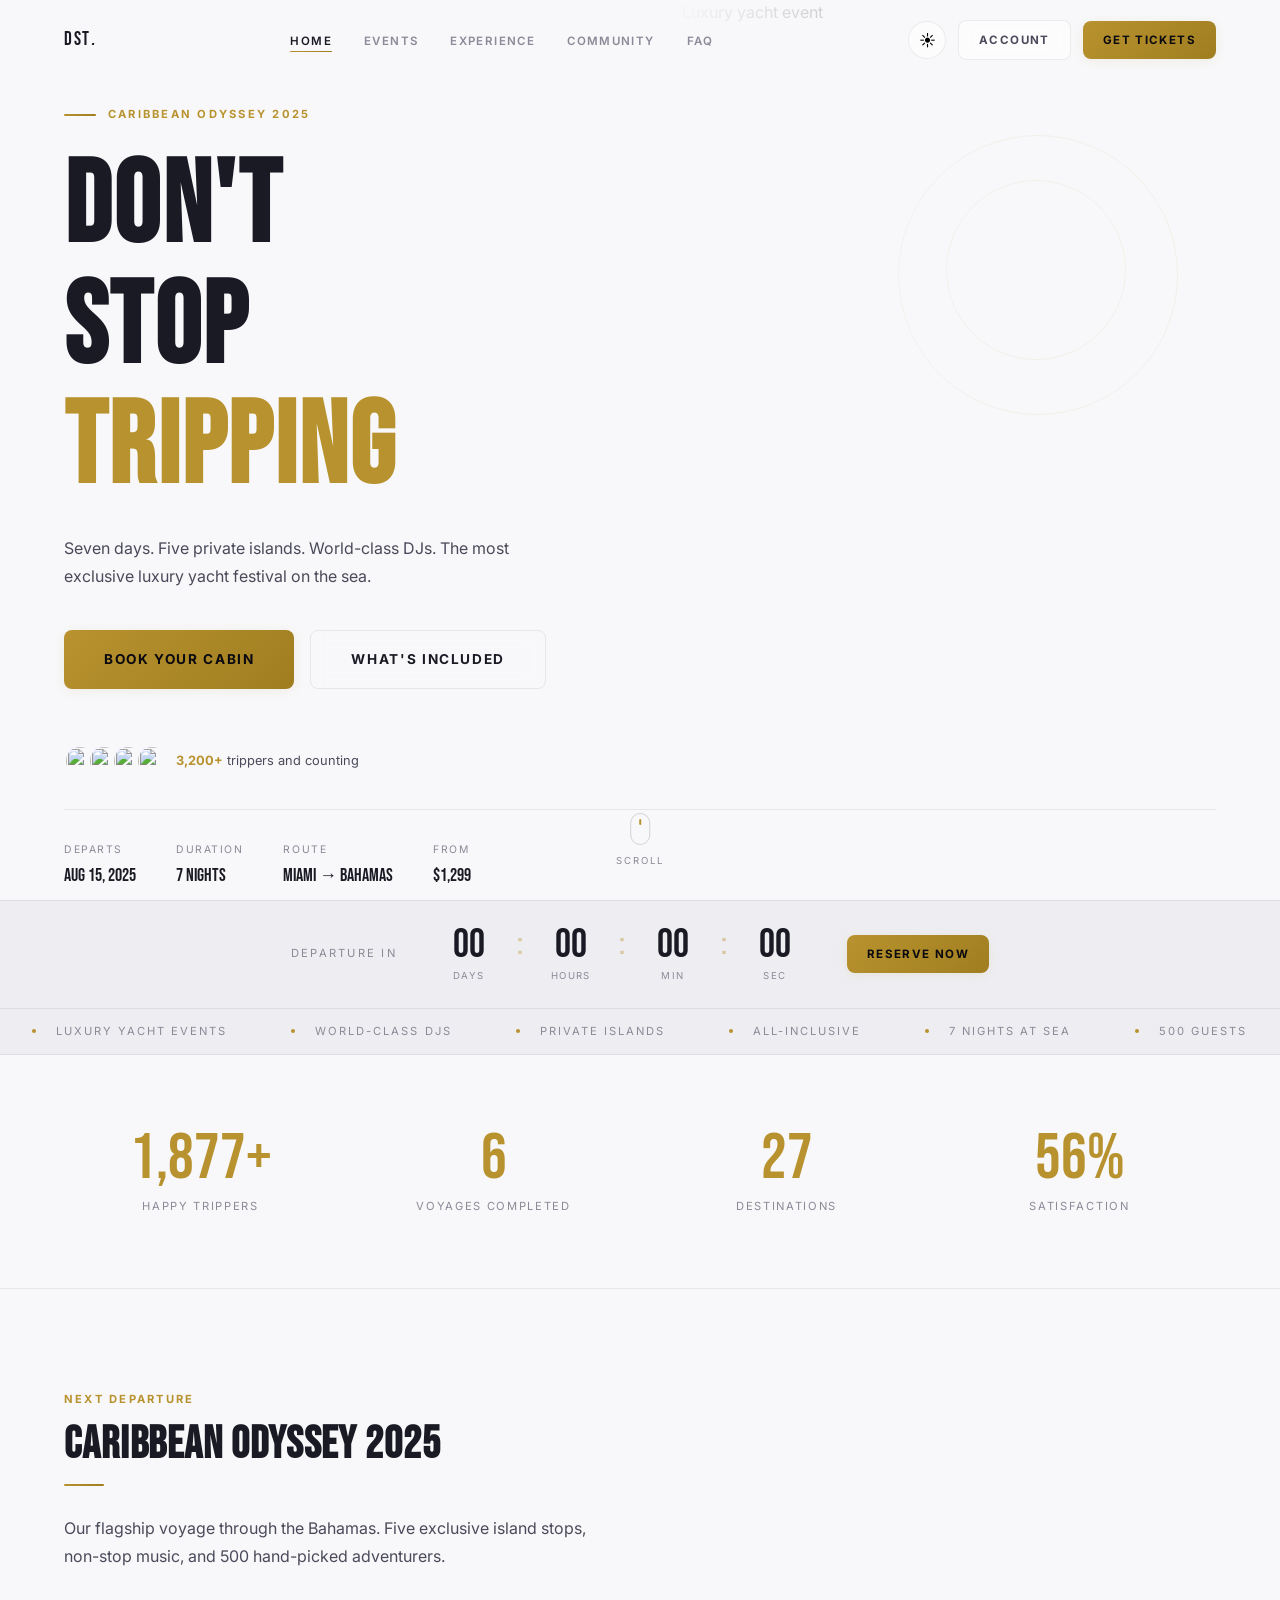
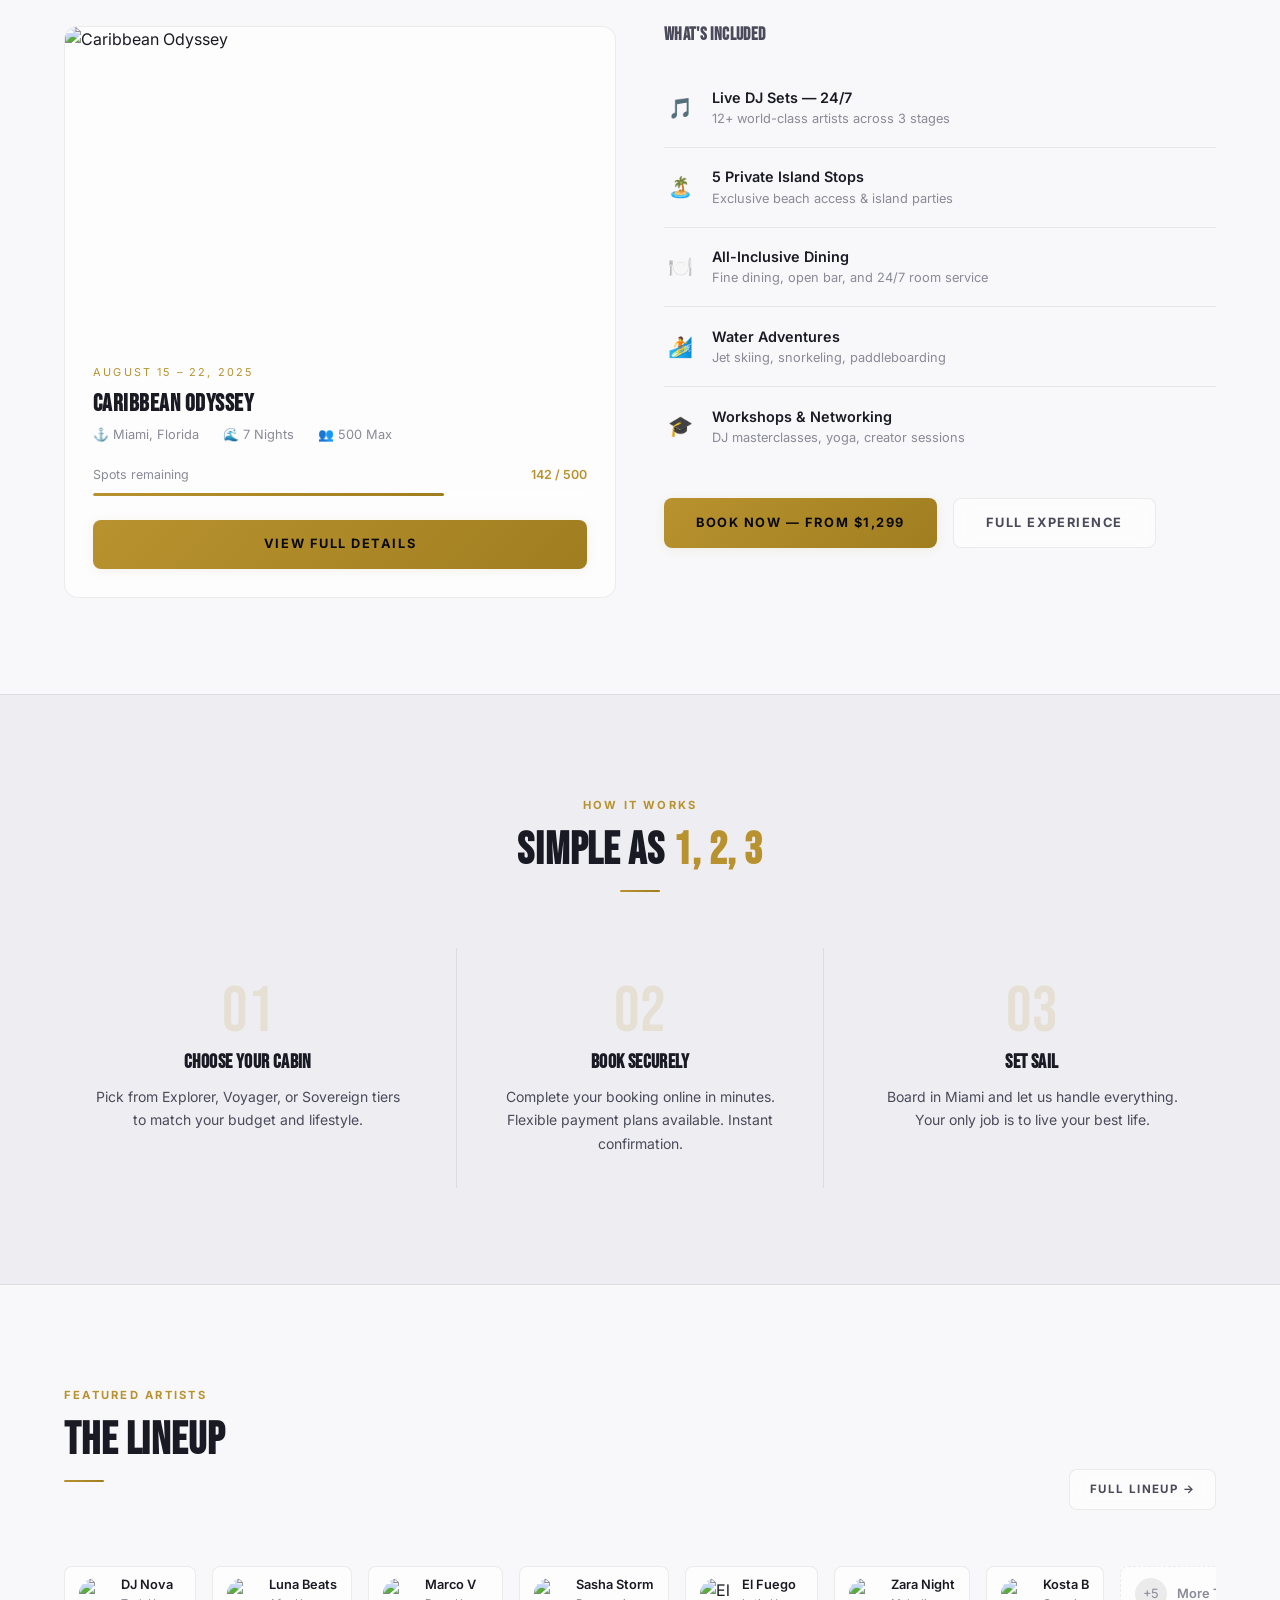
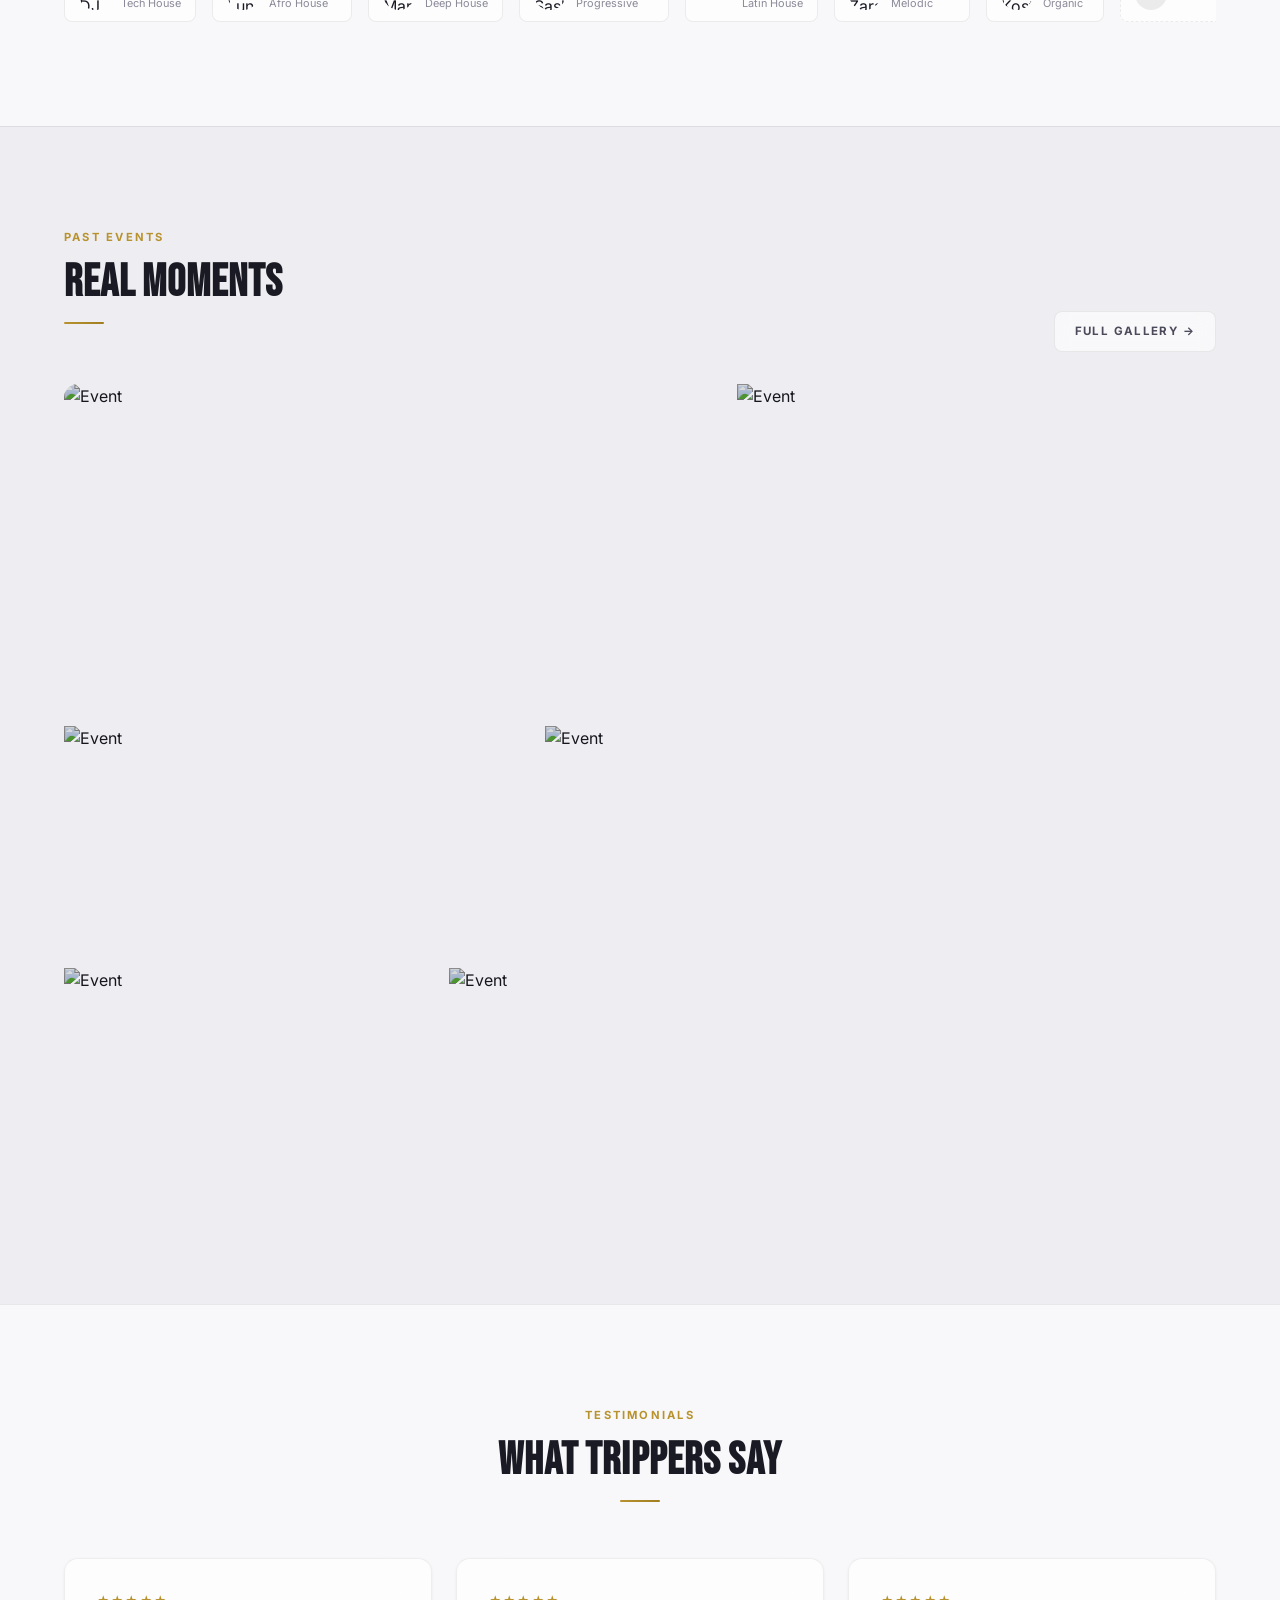
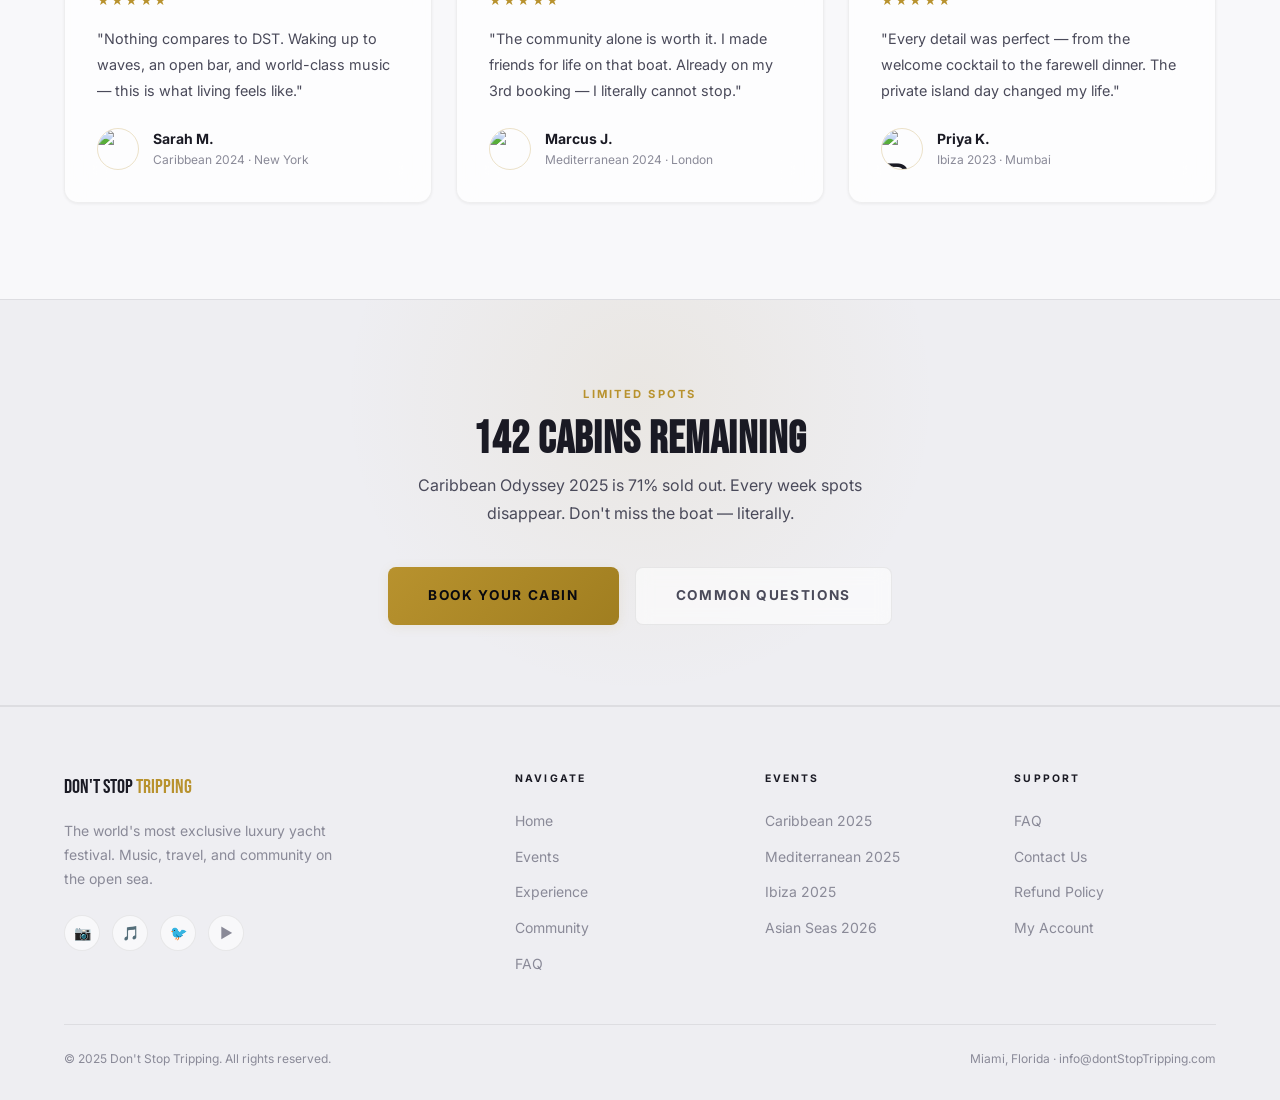
==== commit d795c106: "feat: modernize design with light/dark themes, glassmorphism, and refined palette - Add full light/d" ====
--- a/index.html
+++ b/index.html
@@ -9,6 +9,10 @@
   <link rel="preconnect" href="https://fonts.gstatic.com" crossorigin/>
   <link href="https://fonts.googleapis.com/css2?family=Bebas+Neue&family=Inter:wght@300;400;500;600;700&display=swap" rel="stylesheet"/>
   <link rel="stylesheet" href="assets/css/main.css"/>
+  <script>
+    /* Prevent FOUC: apply saved theme before paint */
+    (function(){var t=localStorage.getItem('dst-theme');if(!t){t=window.matchMedia('(prefers-color-scheme:dark)').matches?'dark':'light'}document.documentElement.setAttribute('data-theme',t)})();
+  </script>
   <style>
     /* ---- Page-specific ---- */
     .hero-image-right {
@@ -44,13 +48,13 @@
     .event-card-img img { width:100%; height:100%; object-fit:cover; transition:transform 0.5s var(--ease); }
     .event-card:hover .event-card-img img { transform:scale(1.04); }
     .event-card-body { padding:1.75rem; }
-    .event-card-date { font-size:0.68rem; letter-spacing:0.2em; text-transform:uppercase; color:var(--gold); margin-bottom:0.625rem; }
+    .event-card-date { font-size:0.68rem; letter-spacing:0.2em; text-transform:uppercase; color:var(--accent); margin-bottom:0.625rem; }
     .event-card-title { font-size:1.5rem; margin-bottom:0.5rem; }
     .event-card-meta { display:flex; gap:1.5rem; flex-wrap:wrap; margin-bottom:1.25rem; }
     .event-card-meta span { font-size:0.8rem; color:var(--muted); display:flex; align-items:center; gap:0.35rem; }
     .event-card-spots { margin-bottom:1.5rem; }
     .event-card-spots-row { display:flex; justify-content:space-between; margin-bottom:0.5rem; font-size:0.78rem; color:var(--muted); }
-    .event-card-spots-row span:last-child { color:var(--gold); font-weight:600; }
+    .event-card-spots-row span:last-child { color:var(--accent); font-weight:600; }
 
     /* DJ strip */
     .dj-strip { display:flex; gap:1rem; overflow-x:auto; padding-bottom:0.5rem; -webkit-overflow-scrolling:touch; scrollbar-width:none; }
@@ -66,7 +70,7 @@
     .proof-avatar { width:32px; height:32px; border-radius:50%; border:2px solid var(--bg); object-fit:cover; margin-left:-8px; }
     .proof-avatar:first-child { margin-left:0; }
     .proof-text { font-size:0.8rem; color:var(--off-white); }
-    .proof-text strong { color:var(--gold); }
+    .proof-text strong { color:var(--accent); }
 
     /* Full-width CTA section */
     .cta-section {
@@ -82,7 +86,7 @@
       top:-50%; left:50%;
       width:600px; height:600px;
       border-radius:50%;
-      background:radial-gradient(circle, rgba(201,168,76,0.07) 0%, transparent 70%);
+      background:radial-gradient(circle, var(--accent-dim) 0%, transparent 70%);
       transform:translate(-50%,0);
     }
     .cta-content { position:relative; z-index:1; text-align:center; padding:5rem 0; }
@@ -109,6 +113,7 @@
         <li><a href="faq.html"       class="nav-link">FAQ</a></li>
       </ul>
       <div class="nav-cta">
+        <button class="theme-toggle" aria-label="Toggle theme"><span class="icon-moon">&#9790;</span><span class="icon-sun">&#9728;</span></button>
         <a href="dashboard.html"      class="btn btn-ghost btn-sm">Account</a>
         <a href="events.html#tickets" class="btn btn-gold btn-sm">Get Tickets</a>
       </div>
@@ -252,7 +257,7 @@
   <div class="wrap">
     <div class="g4 reveal">
       <div style="text-align:center; padding:1rem;">
-        <div class="stat-num"><span class="counter-num" data-target="3200">0</span><span style="color:var(--gold);">+</span></div>
+        <div class="stat-num"><span class="counter-num" data-target="3200">0</span><span style="color:var(--accent);">+</span></div>
         <div class="stat-label">Happy Trippers</div>
       </div>
       <div style="text-align:center; padding:1rem;">
@@ -264,7 +269,7 @@
         <div class="stat-label">Destinations</div>
       </div>
       <div style="text-align:center; padding:1rem;">
-        <div class="stat-num"><span class="counter-num" data-target="98">0</span><span style="color:var(--gold);">%</span></div>
+        <div class="stat-num"><span class="counter-num" data-target="98">0</span><span style="color:var(--accent);">%</span></div>
         <div class="stat-label">Satisfaction</div>
       </div>
     </div>
@@ -362,22 +367,22 @@
   <div class="wrap">
     <div class="sec-hd center reveal">
       <span class="eyebrow">How It Works</span>
-      <h2 class="d3">Simple as <em style="font-style:normal; color:var(--gold);">1, 2, 3</em></h2>
+      <h2 class="d3">Simple as <em style="font-style:normal; color:var(--accent);">1, 2, 3</em></h2>
       <div class="rule-gold center"></div>
     </div>
     <div class="g3">
       <div class="reveal d1" style="text-align:center; padding:2rem 1.5rem;">
-        <div style="font-family:var(--font-display); font-size:4rem; color:var(--gold); opacity:.15; line-height:1; margin-bottom:0.5rem;">01</div>
+        <div style="font-family:var(--font-display); font-size:4rem; color:var(--accent); opacity:.15; line-height:1; margin-bottom:0.5rem;">01</div>
         <h3 style="font-size:1.25rem; margin-bottom:0.75rem;">Choose Your Cabin</h3>
         <p style="font-size:0.875rem; color:var(--off-white); line-height:1.7;">Pick from Explorer, Voyager, or Sovereign tiers to match your budget and lifestyle.</p>
       </div>
       <div class="reveal d2" style="text-align:center; padding:2rem 1.5rem; border-left:1px solid var(--border); border-right:1px solid var(--border);">
-        <div style="font-family:var(--font-display); font-size:4rem; color:var(--gold); opacity:.15; line-height:1; margin-bottom:0.5rem;">02</div>
+        <div style="font-family:var(--font-display); font-size:4rem; color:var(--accent); opacity:.15; line-height:1; margin-bottom:0.5rem;">02</div>
         <h3 style="font-size:1.25rem; margin-bottom:0.75rem;">Book Securely</h3>
         <p style="font-size:0.875rem; color:var(--off-white); line-height:1.7;">Complete your booking online in minutes. Flexible payment plans available. Instant confirmation.</p>
       </div>
       <div class="reveal d3" style="text-align:center; padding:2rem 1.5rem;">
-        <div style="font-family:var(--font-display); font-size:4rem; color:var(--gold); opacity:.15; line-height:1; margin-bottom:0.5rem;">03</div>
+        <div style="font-family:var(--font-display); font-size:4rem; color:var(--accent); opacity:.15; line-height:1; margin-bottom:0.5rem;">03</div>
         <h3 style="font-size:1.25rem; margin-bottom:0.75rem;">Set Sail</h3>
         <p style="font-size:0.875rem; color:var(--off-white); line-height:1.7;">Board in Miami and let us handle everything. Your only job is to live your best life.</p>
       </div>
--- a/assets/css/main.css
+++ b/assets/css/main.css
@@ -1,48 +1,98 @@
 /* ============================================================
-   DON'T STOP TRIPPING — Design System
-   Palette: Deep Navy · White · Gold
-   Style:   Minimalist · Futuristic · Luxury
+   DON'T STOP TRIPPING — Design System v2
+   Modern · Minimalist · Futuristic
+   Light + Dark Themes · Glassmorphism · Smooth Transitions
    ============================================================ */
 
-/* ---- Variables ---- */
+/* ---- Theme Variables ---- */
 :root {
-  --bg:          #050C18;
-  --bg-2:        #08111F;
-  --bg-card:     #0C1829;
-  --border:      rgba(255,255,255,0.07);
-  --border-gold: rgba(201,168,76,0.35);
-
-  --white:       #FFFFFF;
-  --off-white:   #C8D4E0;
-  --muted:       #556070;
-
-  --blue:        #1A50D4;
-  --blue-light:  #2563EB;
-  --blue-glow:   rgba(26,80,212,0.2);
-
-  --gold:        #C9A84C;
-  --gold-light:  #E8C97A;
-  --gold-dim:    rgba(201,168,76,0.15);
-  --gold-glow:   rgba(201,168,76,0.2);
+  /* Dark theme (default) */
+  --bg:          #09090f;
+  --bg-2:        #111118;
+  --bg-card:     rgba(255,255,255,0.03);
+  --bg-glass:    rgba(255,255,255,0.04);
+  --border:      rgba(255,255,255,0.06);
+  --border-accent: rgba(212,168,83,0.3);
+
+  --white:       #f0f0f5;
+  --off-white:   #a0a0b8;
+  --muted:       #5a5a6e;
+
+  --accent:      #d4a853;
+  --accent-light:#e8c97a;
+  --accent-dim:  rgba(212,168,83,0.12);
+  --accent-glow: rgba(212,168,83,0.15);
+
+  --blue:        #3b82f6;
+  --blue-light:  #60a5fa;
+  --blue-glow:   rgba(59,130,246,0.15);
+
+  --shadow-sm:   0 1px 2px rgba(0,0,0,0.3);
+  --shadow-md:   0 4px 16px rgba(0,0,0,0.25);
+  --shadow-lg:   0 8px 32px rgba(0,0,0,0.35);
+  --shadow-glow: 0 0 40px rgba(212,168,83,0.08);
 
   --font-display: 'Bebas Neue', sans-serif;
   --font-body:    'Inter', sans-serif;
 
-  --ease:        cubic-bezier(0.4,0,0.2,1);
-  --t:           0.25s var(--ease);
-  --t-slow:      0.55s var(--ease);
-
-  --r:           6px;
-  --r-lg:        12px;
+  --ease:        cubic-bezier(0.16,1,0.3,1);
+  --ease-out:    cubic-bezier(0,0,0.2,1);
+  --ease-spring: cubic-bezier(0.34,1.56,0.64,1);
+  --t:           0.3s var(--ease);
+  --t-slow:      0.6s var(--ease);
+
+  --r:           8px;
+  --r-lg:        14px;
 
   --max:         1200px;
   --max-wide:    1440px;
+
+  --blur:        20px;
+  --glass-border: rgba(255,255,255,0.08);
+}
+
+/* Light theme */
+[data-theme="light"] {
+  --bg:          #f8f8fa;
+  --bg-2:        #eeeef2;
+  --bg-card:     rgba(255,255,255,0.7);
+  --bg-glass:    rgba(255,255,255,0.6);
+  --border:      rgba(0,0,0,0.07);
+  --border-accent: rgba(180,140,40,0.25);
+
+  --white:       #1a1a24;
+  --off-white:   #4a4a5a;
+  --muted:       #8a8a98;
+
+  --accent:      #b8922e;
+  --accent-light:#a07e20;
+  --accent-dim:  rgba(180,140,40,0.08);
+  --accent-glow: rgba(180,140,40,0.1);
+
+  --blue:        #2563eb;
+  --blue-light:  #3b82f6;
+  --blue-glow:   rgba(37,99,235,0.1);
+
+  --shadow-sm:   0 1px 3px rgba(0,0,0,0.06);
+  --shadow-md:   0 4px 16px rgba(0,0,0,0.06);
+  --shadow-lg:   0 8px 32px rgba(0,0,0,0.08);
+  --shadow-glow: 0 0 40px rgba(180,140,40,0.05);
+
+  --glass-border: rgba(0,0,0,0.06);
 }
 
 /* ---- Reset ---- */
 *,*::before,*::after { box-sizing:border-box; margin:0; padding:0; }
 html { scroll-behavior:smooth; font-size:16px; -webkit-text-size-adjust:100%; }
-body { font-family:var(--font-body); background:var(--bg); color:var(--white); line-height:1.6; overflow-x:hidden; -webkit-font-smoothing:antialiased; }
+body {
+  font-family:var(--font-body);
+  background:var(--bg);
+  color:var(--white);
+  line-height:1.6;
+  overflow-x:hidden;
+  -webkit-font-smoothing:antialiased;
+  transition:background 0.5s var(--ease), color 0.5s var(--ease);
+}
 img { display:block; max-width:100%; height:auto; }
 a { color:inherit; text-decoration:none; }
 ul { list-style:none; }
@@ -63,11 +113,11 @@
   font-weight:700;
   letter-spacing:0.2em;
   text-transform:uppercase;
-  color:var(--gold);
+  color:var(--accent);
   margin-bottom:0.75rem;
 }
 
-.text-gold    { color:var(--gold); }
+.text-gold    { color:var(--accent); }
 .text-blue    { color:var(--blue-light); }
 .text-muted   { color:var(--off-white); }
 .text-dim     { color:var(--muted); }
@@ -97,9 +147,10 @@
 
 .rule-gold {
   width:40px;
-  height:1px;
-  background:var(--gold);
+  height:2px;
+  background:linear-gradient(90deg, var(--accent), var(--accent-light));
   margin:1rem 0 1.75rem;
+  border-radius:1px;
 }
 
 .rule-gold.center { margin:1rem auto 1.75rem; }
@@ -124,36 +175,45 @@
   text-transform:uppercase;
   padding:0.875rem 2rem;
   border-radius:var(--r);
-  transition:var(--t);
+  transition: all 0.35s var(--ease);
   white-space:nowrap;
   cursor:pointer;
+  position:relative;
+  overflow:hidden;
 }
 
 .btn-gold {
-  background:var(--gold);
-  color:var(--bg);
-}
-.btn-gold:hover { background:var(--gold-light); transform:translateY(-1px); box-shadow:0 8px 24px var(--gold-glow); }
+  background:linear-gradient(135deg, var(--accent), var(--accent-light));
+  color:#09090f;
+  box-shadow:0 2px 12px var(--accent-glow);
+}
+.btn-gold:hover {
+  transform:translateY(-2px);
+  box-shadow:0 8px 28px var(--accent-glow), var(--shadow-glow);
+  filter:brightness(1.08);
+}
 
 .btn-outline {
   background:transparent;
   color:var(--white);
-  border:1px solid rgba(255,255,255,0.25);
-}
-.btn-outline:hover { border-color:var(--gold); color:var(--gold); }
+  border:1px solid var(--border);
+  backdrop-filter:blur(8px);
+}
+.btn-outline:hover { border-color:var(--accent); color:var(--accent); }
 
 .btn-blue {
   background:var(--blue);
-  color:var(--white);
-}
-.btn-blue:hover { background:var(--blue-light); transform:translateY(-1px); }
+  color:#fff;
+}
+.btn-blue:hover { background:var(--blue-light); transform:translateY(-2px); }
 
 .btn-ghost {
-  background:rgba(255,255,255,0.05);
+  background:var(--bg-glass);
   color:var(--off-white);
   border:1px solid var(--border);
-}
-.btn-ghost:hover { background:rgba(255,255,255,0.09); color:var(--white); }
+  backdrop-filter:blur(8px);
+}
+.btn-ghost:hover { background:var(--bg-card); color:var(--white); border-color:var(--border); }
 
 .btn-lg { padding:1.1rem 2.5rem; font-size:0.85rem; }
 .btn-sm { padding:0.625rem 1.25rem; font-size:0.72rem; }
@@ -165,43 +225,53 @@
   align-items:center;
   gap:0.4rem;
   padding:0.3rem 0.875rem;
-  border-radius:2px;
+  border-radius:100px;
   font-size:0.68rem;
   font-weight:700;
   letter-spacing:0.12em;
   text-transform:uppercase;
-}
-.badge-gold  { background:var(--gold-dim); color:var(--gold); border:1px solid var(--border-gold); }
-.badge-blue  { background:rgba(26,80,212,0.15); color:#6EA3FF; border:1px solid rgba(26,80,212,0.3); }
-.badge-white { background:rgba(255,255,255,0.06); color:var(--off-white); border:1px solid var(--border); }
-
-/* ---- Card ---- */
+  backdrop-filter:blur(8px);
+}
+.badge-gold  { background:var(--accent-dim); color:var(--accent); border:1px solid var(--border-accent); }
+.badge-blue  { background:var(--blue-glow); color:var(--blue-light); border:1px solid rgba(59,130,246,0.2); }
+.badge-white { background:var(--bg-glass); color:var(--off-white); border:1px solid var(--border); }
+
+/* ---- Card (Glassmorphism) ---- */
 .card {
   background:var(--bg-card);
-  border:1px solid var(--border);
+  backdrop-filter:blur(var(--blur));
+  -webkit-backdrop-filter:blur(var(--blur));
+  border:1px solid var(--glass-border);
   border-radius:var(--r-lg);
   overflow:hidden;
-  transition:var(--t);
-}
-.card:hover { border-color:var(--border-gold); transform:translateY(-3px); }
+  transition: all 0.4s var(--ease);
+  box-shadow:var(--shadow-sm);
+}
+.card:hover {
+  border-color:var(--border-accent);
+  transform:translateY(-4px);
+  box-shadow:var(--shadow-md), var(--shadow-glow);
+}
 
 .card-body { padding:1.5rem; }
 
-/* ---- Navigation ---- */
+/* ---- Navigation (Glassmorphism) ---- */
 .nav {
   position:fixed;
   inset:0 0 auto 0;
   z-index:900;
-  padding:1.5rem 0;
-  transition:background var(--t), padding var(--t), border-color var(--t);
+  padding:1.25rem 0;
+  transition:all 0.4s var(--ease);
   border-bottom:1px solid transparent;
 }
 
 .nav.scrolled {
-  background:rgba(5,12,24,0.95);
-  backdrop-filter:blur(16px);
-  padding:1rem 0;
-  border-bottom-color:var(--border);
+  background:var(--bg-glass);
+  backdrop-filter:blur(24px) saturate(1.5);
+  -webkit-backdrop-filter:blur(24px) saturate(1.5);
+  padding:0.875rem 0;
+  border-bottom-color:var(--glass-border);
+  box-shadow:var(--shadow-sm);
 }
 
 .nav-inner { display:flex; align-items:center; justify-content:space-between; gap:2rem; }
@@ -213,7 +283,7 @@
   color:var(--white);
   flex-shrink:0;
 }
-.nav-logo span { color:var(--gold); }
+.nav-logo span { color:var(--accent); }
 
 .nav-links {
   display:flex;
@@ -227,7 +297,7 @@
   letter-spacing:0.12em;
   text-transform:uppercase;
   color:var(--muted);
-  transition:color var(--t);
+  transition:color 0.35s var(--ease);
   position:relative;
 }
 .nav-link::after {
@@ -236,9 +306,10 @@
   bottom:-4px;
   left:0;
   right:100%;
-  height:1px;
-  background:var(--gold);
-  transition:right var(--t);
+  height:1.5px;
+  background:linear-gradient(90deg, var(--accent), var(--accent-light));
+  transition:right 0.4s var(--ease);
+  border-radius:1px;
 }
 .nav-link:hover,
 .nav-link.active { color:var(--white); }
@@ -246,6 +317,34 @@
 .nav-link.active::after { right:0; }
 
 .nav-cta { display:flex; gap:0.75rem; align-items:center; }
+
+/* Theme Toggle */
+.theme-toggle {
+  width:38px;
+  height:38px;
+  border-radius:50%;
+  display:flex;
+  align-items:center;
+  justify-content:center;
+  background:var(--bg-glass);
+  border:1px solid var(--border);
+  backdrop-filter:blur(8px);
+  cursor:pointer;
+  transition:all 0.35s var(--ease);
+  font-size:1rem;
+  flex-shrink:0;
+}
+.theme-toggle:hover {
+  border-color:var(--accent);
+  background:var(--accent-dim);
+  transform:rotate(30deg);
+}
+.theme-toggle .icon-sun,
+.theme-toggle .icon-moon { transition:opacity 0.3s, transform 0.3s var(--ease-spring); }
+.theme-toggle .icon-sun  { display:none; }
+.theme-toggle .icon-moon { display:block; }
+[data-theme="light"] .theme-toggle .icon-sun  { display:block; }
+[data-theme="light"] .theme-toggle .icon-moon { display:none; }
 
 /* Hamburger */
 .hamburger {
@@ -255,7 +354,7 @@
   padding:4px;
   cursor:pointer;
 }
-.hamburger span { display:block; width:22px; height:1.5px; background:var(--white); transition:var(--t); border-radius:1px; }
+.hamburger span { display:block; width:22px; height:1.5px; background:var(--white); transition:all 0.35s var(--ease); border-radius:1px; }
 .hamburger.open span:nth-child(1) { transform:rotate(45deg) translate(4.5px,4.5px); }
 .hamburger.open span:nth-child(2) { opacity:0; }
 .hamburger.open span:nth-child(3) { transform:rotate(-45deg) translate(4.5px,-4.5px); }
@@ -272,7 +371,7 @@
   justify-content:center;
   gap:2rem;
   transform:translateX(100%);
-  transition:transform 0.35s var(--ease);
+  transition:transform 0.45s var(--ease);
 }
 .mobile-nav.open { transform:translateX(0); }
 .mobile-nav .nav-link { font-size:2rem; font-family:var(--font-display); letter-spacing:0.06em; }
@@ -300,7 +399,11 @@
   content:'';
   position:absolute;
   inset:0;
-  background:linear-gradient(180deg, rgba(5,12,24,0.3) 0%, var(--bg) 100%);
+  background:linear-gradient(180deg, rgba(9,9,15,0.3) 0%, var(--bg) 100%);
+}
+[data-theme="light"] .hero-bg img { opacity:0.3; }
+[data-theme="light"] .hero-bg::after {
+  background:linear-gradient(180deg, rgba(248,248,250,0.3) 0%, var(--bg) 100%);
 }
 
 /* Geometric accent lines */
@@ -317,8 +420,9 @@
   right:8%;
   width:280px;
   height:280px;
-  border:1px solid rgba(201,168,76,0.12);
+  border:1px solid var(--accent-dim);
   border-radius:50%;
+  animation:float 8s ease-in-out infinite;
 }
 .hero-lines::after {
   content:'';
@@ -327,8 +431,13 @@
   right:12%;
   width:180px;
   height:180px;
-  border:1px solid rgba(201,168,76,0.08);
+  border:1px solid var(--accent-dim);
   border-radius:50%;
+  animation:float 8s ease-in-out infinite 2s;
+}
+@keyframes float {
+  0%,100% { transform:translateY(0); }
+  50% { transform:translateY(-12px); }
 }
 
 .hero-content { position:relative; z-index:1; padding-top:6rem; }
@@ -339,10 +448,10 @@
   gap:0.75rem;
   margin-bottom:1.5rem;
 }
-.hero-kicker-line { width:32px; height:1px; background:var(--gold); }
+.hero-kicker-line { width:32px; height:2px; background:linear-gradient(90deg, var(--accent), var(--accent-light)); border-radius:1px; }
 
 .hero-title { margin-bottom:1.5rem; }
-.hero-title em { font-style:normal; color:var(--gold); }
+.hero-title em { font-style:normal; color:var(--accent); }
 
 .hero-sub {
   font-size:1rem;
@@ -379,15 +488,16 @@
 }
 .scroll-mouse {
   width:20px; height:32px;
-  border:1px solid rgba(255,255,255,0.2);
+  border:1px solid rgba(255,255,255,0.15);
   border-radius:10px;
   display:flex;
   justify-content:center;
   padding-top:5px;
 }
+[data-theme="light"] .scroll-mouse { border-color:rgba(0,0,0,0.15); }
 .scroll-wheel {
   width:2px; height:6px;
-  background:var(--gold);
+  background:var(--accent);
   border-radius:1px;
   animation:scrollW 1.6s ease-in-out infinite;
 }
@@ -400,6 +510,7 @@
   border-top:1px solid var(--border);
   border-bottom:1px solid var(--border);
   padding:1.5rem 0;
+  transition:background 0.5s var(--ease);
 }
 .countdown-inner {
   display:flex;
@@ -425,7 +536,7 @@
   min-width:3ch;
 }
 .countdown-unit-label { font-size:0.6rem; letter-spacing:0.15em; text-transform:uppercase; color:var(--muted); margin-top:0.2rem; display:block; }
-.countdown-sep { font-family:var(--font-display); font-size:2rem; color:var(--gold); opacity:0.4; line-height:1; padding-bottom:1.2rem; }
+.countdown-sep { font-family:var(--font-display); font-size:2rem; color:var(--accent); opacity:0.4; line-height:1; padding-bottom:1.2rem; }
 
 /* ---- Marquee ---- */
 .marquee-wrap {
@@ -433,6 +544,7 @@
   border-bottom:1px solid var(--border);
   padding:0.875rem 0;
   background:var(--bg-2);
+  transition:background 0.5s var(--ease);
 }
 .marquee-track {
   display:flex;
@@ -450,7 +562,7 @@
   color:var(--muted);
   white-space:nowrap;
 }
-.marquee-dot { width:4px; height:4px; border-radius:50%; background:var(--gold); flex-shrink:0; }
+.marquee-dot { width:4px; height:4px; border-radius:50%; background:var(--accent); flex-shrink:0; }
 @keyframes marquee { 0%{transform:translateX(0)} 100%{transform:translateX(-50%)} }
 
 /* ---- Stat Block ---- */
@@ -460,18 +572,25 @@
   line-height:1;
   color:var(--white);
 }
-.stat-num span { color:var(--gold); }
+.stat-num span { color:var(--accent); }
 .stat-label { font-size:0.7rem; letter-spacing:0.15em; text-transform:uppercase; color:var(--muted); margin-top:0.4rem; }
 
-/* ---- Feature / Info Cards ---- */
+/* ---- Feature / Info Cards (Glass) ---- */
 .info-card {
   padding:2rem;
   background:var(--bg-card);
-  border:1px solid var(--border);
+  backdrop-filter:blur(var(--blur));
+  -webkit-backdrop-filter:blur(var(--blur));
+  border:1px solid var(--glass-border);
   border-radius:var(--r-lg);
-  transition:var(--t);
-}
-.info-card:hover { border-color:var(--border-gold); }
+  transition: all 0.4s var(--ease);
+  box-shadow:var(--shadow-sm);
+}
+.info-card:hover {
+  border-color:var(--border-accent);
+  box-shadow:var(--shadow-md), var(--shadow-glow);
+  transform:translateY(-3px);
+}
 .info-card-icon { font-size:1.5rem; margin-bottom:1.25rem; }
 .info-card-title { font-size:1.1rem; font-weight:700; margin-bottom:0.5rem; }
 .info-card-text { font-size:0.875rem; color:var(--off-white); line-height:1.7; }
@@ -482,11 +601,11 @@
   content:'';
   position:absolute;
   top:0; left:0; right:0;
-  height:1px;
-  background:var(--gold);
+  height:2px;
+  background:linear-gradient(90deg, var(--accent), var(--accent-light));
   transform:scaleX(0);
   transform-origin:left;
-  transition:transform var(--t);
+  transition:transform 0.5s var(--ease);
 }
 .info-card:hover::before { transform:scaleX(1); }
 
@@ -494,20 +613,22 @@
 .ticket-grid { display:grid; grid-template-columns:repeat(3,1fr); gap:1px; background:var(--border); border:1px solid var(--border); border-radius:var(--r-lg); overflow:hidden; }
 
 .ticket-tier {
-  background:var(--bg-card);
+  background:var(--bg-2);
   padding:2.5rem 2rem;
   display:flex;
   flex-direction:column;
-  transition:background var(--t);
+  transition:all 0.4s var(--ease);
   position:relative;
 }
-.ticket-tier.featured { background:var(--bg-2); }
+[data-theme="light"] .ticket-tier { background:var(--bg); }
+.ticket-tier.featured { background:var(--bg-card); backdrop-filter:blur(var(--blur)); }
+[data-theme="light"] .ticket-tier.featured { background:#fff; }
 .ticket-tier.featured::before {
   content:'Most Popular';
   position:absolute;
   top:0; left:0; right:0;
-  background:var(--gold);
-  color:var(--bg);
+  background:linear-gradient(90deg, var(--accent), var(--accent-light));
+  color:#09090f;
   text-align:center;
   font-size:0.65rem;
   font-weight:700;
@@ -533,7 +654,7 @@
   color:var(--off-white);
 }
 .ticket-feature:last-child { border:none; }
-.tf-check { color:var(--gold); flex-shrink:0; font-size:0.8rem; }
+.tf-check { color:var(--accent); flex-shrink:0; font-size:0.8rem; }
 .tf-no { color:var(--muted); flex-shrink:0; }
 .ticket-feature.inactive { color:var(--muted); }
 
@@ -541,15 +662,13 @@
 .gallery-grid {
   display:grid;
   grid-template-columns:repeat(12,1fr);
-  gap:1px;
-  background:var(--border);
-  border:1px solid var(--border);
+  gap:2px;
   border-radius:var(--r-lg);
   overflow:hidden;
 }
 .gallery-item { overflow:hidden; position:relative; cursor:pointer; }
-.gallery-item img { width:100%; height:100%; object-fit:cover; transition:transform 0.5s var(--ease); filter:brightness(0.85); }
-.gallery-item:hover img { transform:scale(1.04); filter:brightness(1); }
+.gallery-item img { width:100%; height:100%; object-fit:cover; transition:transform 0.6s var(--ease), filter 0.6s var(--ease); filter:brightness(0.85); }
+.gallery-item:hover img { transform:scale(1.05); filter:brightness(1); }
 .gallery-item:nth-child(1) { grid-column:span 7; height:340px; }
 .gallery-item:nth-child(2) { grid-column:span 5; height:166px; }
 .gallery-item:nth-child(3) { grid-column:span 5; height:172px; }
@@ -557,17 +676,26 @@
 .gallery-item:nth-child(5) { grid-column:span 4; height:240px; }
 .gallery-item:nth-child(6) { grid-column:span 4; height:240px; }
 
-/* ---- Testimonial ---- */
+/* ---- Testimonial (Glass) ---- */
 .testi-card {
   background:var(--bg-card);
-  border:1px solid var(--border);
+  backdrop-filter:blur(var(--blur));
+  -webkit-backdrop-filter:blur(var(--blur));
+  border:1px solid var(--glass-border);
   border-radius:var(--r-lg);
   padding:2rem;
-}
-.testi-stars { color:var(--gold); font-size:0.75rem; letter-spacing:0.1em; margin-bottom:1rem; }
+  transition:all 0.4s var(--ease);
+  box-shadow:var(--shadow-sm);
+}
+.testi-card:hover {
+  border-color:var(--border-accent);
+  box-shadow:var(--shadow-md);
+  transform:translateY(-3px);
+}
+.testi-stars { color:var(--accent); font-size:0.75rem; letter-spacing:0.1em; margin-bottom:1rem; }
 .testi-text { font-size:0.9rem; line-height:1.8; color:var(--off-white); margin-bottom:1.5rem; }
 .testi-author { display:flex; align-items:center; gap:0.875rem; }
-.testi-avatar { width:42px; height:42px; border-radius:50%; object-fit:cover; border:1px solid var(--border-gold); }
+.testi-avatar { width:42px; height:42px; border-radius:50%; object-fit:cover; border:1px solid var(--border-accent); }
 .testi-name { font-size:0.875rem; font-weight:700; }
 .testi-info { font-size:0.75rem; color:var(--muted); }
 
@@ -583,9 +711,9 @@
   gap:1rem;
   padding:1.25rem 0;
   cursor:pointer;
-  transition:color var(--t);
-}
-.accordion-header:hover { color:var(--gold); }
+  transition:color 0.35s var(--ease);
+}
+.accordion-header:hover { color:var(--accent); }
 .accordion-title { font-size:0.95rem; font-weight:600; }
 .accordion-icon {
   width:24px; height:24px;
@@ -594,11 +722,16 @@
   display:flex; align-items:center; justify-content:center;
   font-size:0.8rem;
   color:var(--muted);
-  transition:var(--t);
+  transition:all 0.35s var(--ease-spring);
   flex-shrink:0;
 }
-.accordion-item.open .accordion-icon { background:var(--gold); border-color:var(--gold); color:var(--bg); transform:rotate(45deg); }
-.accordion-body { max-height:0; overflow:hidden; transition:max-height 0.4s var(--ease); }
+.accordion-item.open .accordion-icon {
+  background:linear-gradient(135deg, var(--accent), var(--accent-light));
+  border-color:var(--accent);
+  color:#09090f;
+  transform:rotate(45deg);
+}
+.accordion-body { max-height:0; overflow:hidden; transition:max-height 0.5s var(--ease); }
 .accordion-item.open .accordion-body { max-height:600px; }
 .accordion-content { padding-bottom:1.5rem; font-size:0.9rem; color:var(--off-white); line-height:1.8; }
 
@@ -607,131 +740,147 @@
 .form-label { display:block; font-size:0.68rem; font-weight:700; letter-spacing:0.15em; text-transform:uppercase; color:var(--muted); margin-bottom:0.5rem; }
 .form-input, .form-select, .form-textarea {
   width:100%;
-  background:rgba(255,255,255,0.04);
+  background:var(--bg-glass);
+  backdrop-filter:blur(8px);
   border:1px solid var(--border);
   border-radius:var(--r);
   padding:0.875rem 1rem;
   color:var(--white);
   font-size:0.9rem;
   outline:none;
-  transition:border-color var(--t);
+  transition:border-color 0.35s var(--ease), box-shadow 0.35s var(--ease);
   -webkit-appearance:none;
 }
 .form-input::placeholder { color:var(--muted); }
-.form-input:focus, .form-select:focus, .form-textarea:focus { border-color:var(--gold); }
-.form-select option { background:var(--bg-card); }
+.form-input:focus, .form-select:focus, .form-textarea:focus {
+  border-color:var(--accent);
+  box-shadow:0 0 0 3px var(--accent-dim);
+}
+.form-select option { background:var(--bg-2); color:var(--white); }
 .form-textarea { min-height:120px; resize:vertical; }
 
 /* ---- Progress Bar ---- */
-.progress-wrap { background:rgba(255,255,255,0.06); border-radius:2px; height:3px; overflow:hidden; }
-.progress-fill { height:100%; background:var(--gold); border-radius:2px; transition:width 1.5s var(--ease); }
+.progress-wrap { background:var(--bg-glass); border-radius:4px; height:3px; overflow:hidden; }
+.progress-fill { height:100%; background:linear-gradient(90deg, var(--accent), var(--accent-light)); border-radius:4px; transition:width 1.5s var(--ease); }
 
 /* ---- Timeline ---- */
 .timeline { position:relative; padding-left:1.5rem; }
 .timeline::before { content:''; position:absolute; left:0; top:0; bottom:0; width:1px; background:var(--border); }
 .timeline-item { position:relative; padding-bottom:2.5rem; padding-left:1.5rem; }
-.timeline-item::before { content:''; position:absolute; left:-2.0rem; top:0.35rem; width:8px; height:8px; border-radius:50%; background:var(--gold); border:2px solid var(--bg); }
-.timeline-time { font-size:0.68rem; letter-spacing:0.15em; text-transform:uppercase; color:var(--gold); margin-bottom:0.25rem; }
+.timeline-item::before { content:''; position:absolute; left:-2.0rem; top:0.35rem; width:8px; height:8px; border-radius:50%; background:var(--accent); border:2px solid var(--bg); box-shadow:0 0 0 3px var(--accent-dim); }
+.timeline-time { font-size:0.68rem; letter-spacing:0.15em; text-transform:uppercase; color:var(--accent); margin-bottom:0.25rem; }
 .timeline-title { font-size:1rem; font-weight:700; margin-bottom:0.35rem; }
 .timeline-text { font-size:0.875rem; color:var(--off-white); line-height:1.65; }
 
 /* ---- Scroll Reveal ---- */
-.reveal { opacity:0; transform:translateY(20px); transition:opacity 0.65s var(--ease), transform 0.65s var(--ease); }
+.reveal { opacity:0; transform:translateY(24px); transition:opacity 0.7s var(--ease-out), transform 0.7s var(--ease-out); }
 .reveal.visible { opacity:1; transform:translateY(0); }
-.reveal-l { opacity:0; transform:translateX(-20px); transition:opacity 0.65s var(--ease), transform 0.65s var(--ease); }
+.reveal-l { opacity:0; transform:translateX(-24px); transition:opacity 0.7s var(--ease-out), transform 0.7s var(--ease-out); }
 .reveal-l.visible { opacity:1; transform:translateX(0); }
-.reveal-r { opacity:0; transform:translateX(20px); transition:opacity 0.65s var(--ease), transform 0.65s var(--ease); }
+.reveal-r { opacity:0; transform:translateX(24px); transition:opacity 0.7s var(--ease-out), transform 0.7s var(--ease-out); }
 .reveal-r.visible { opacity:1; transform:translateX(0); }
-.d1 { transition-delay:0.1s; } .d2 { transition-delay:0.2s; } .d3 { transition-delay:0.3s; }
-.d4 { transition-delay:0.4s; } .d5 { transition-delay:0.5s; }
+.d1 { transition-delay:0.08s; } .d2 { transition-delay:0.16s; } .d3 { transition-delay:0.24s; }
+.d4 { transition-delay:0.32s; } .d5 { transition-delay:0.4s; }
 
 /* ---- Loading Screen ---- */
 #loader {
   position:fixed; inset:0; background:var(--bg); z-index:9999;
   display:flex; flex-direction:column; align-items:center; justify-content:center; gap:1.5rem;
-  transition:opacity 0.5s var(--ease);
+  transition:opacity 0.6s var(--ease);
 }
 #loader.out { opacity:0; pointer-events:none; }
 .loader-logo { font-family:var(--font-display); font-size:1.5rem; letter-spacing:0.1em; color:var(--white); }
-.loader-logo em { font-style:normal; color:var(--gold); }
-.loader-bar { width:120px; height:1px; background:rgba(255,255,255,0.1); overflow:hidden; }
-.loader-fill { height:100%; background:var(--gold); animation:load 1.5s var(--ease) forwards; }
+.loader-logo em { font-style:normal; color:var(--accent); }
+.loader-bar { width:120px; height:2px; background:var(--border); overflow:hidden; border-radius:1px; }
+.loader-fill { height:100%; background:linear-gradient(90deg, var(--accent), var(--accent-light)); animation:load 1.2s var(--ease) forwards; }
 @keyframes load { from{width:0} to{width:100%} }
 
-/* ---- Modal ---- */
+/* ---- Modal (Glass) ---- */
 .modal-overlay {
   position:fixed; inset:0;
-  background:rgba(5,12,24,0.9);
-  backdrop-filter:blur(12px);
+  background:rgba(9,9,15,0.8);
+  backdrop-filter:blur(16px);
+  -webkit-backdrop-filter:blur(16px);
   z-index:2000;
   display:flex; align-items:center; justify-content:center; padding:1.5rem;
-  opacity:0; visibility:hidden; transition:var(--t);
-}
+  opacity:0; visibility:hidden; transition:all 0.35s var(--ease);
+}
+[data-theme="light"] .modal-overlay { background:rgba(248,248,250,0.8); }
 .modal-overlay.open { opacity:1; visibility:visible; }
 .modal {
   background:var(--bg-2);
-  border:1px solid var(--border);
+  backdrop-filter:blur(var(--blur));
+  border:1px solid var(--glass-border);
   border-radius:var(--r-lg);
   padding:2.5rem;
   width:100%; max-width:480px;
   position:relative;
-  transform:scale(0.96);
-  transition:transform var(--t);
-}
-.modal-overlay.open .modal { transform:scale(1); }
-.modal-close { position:absolute; top:1.25rem; right:1.25rem; font-size:1rem; color:var(--muted); cursor:pointer; transition:color var(--t); }
-.modal-close:hover { color:var(--white); }
+  transform:scale(0.95) translateY(10px);
+  transition:transform 0.4s var(--ease-spring);
+  box-shadow:var(--shadow-lg);
+}
+[data-theme="light"] .modal { background:rgba(255,255,255,0.95); }
+.modal-overlay.open .modal { transform:scale(1) translateY(0); }
+.modal-close { position:absolute; top:1.25rem; right:1.25rem; font-size:1rem; color:var(--muted); cursor:pointer; transition:all 0.3s var(--ease); }
+.modal-close:hover { color:var(--white); transform:rotate(90deg); }
 
 /* ---- Toast ---- */
 .toast {
   position:fixed; bottom:2rem; left:50%; transform:translateX(-50%) translateY(120%);
-  background:var(--bg-2); border:1px solid var(--border-gold);
-  border-radius:var(--r); padding:0.875rem 1.5rem;
+  background:var(--bg-2); border:1px solid var(--border-accent);
+  border-radius:var(--r-lg); padding:0.875rem 1.5rem;
   display:flex; align-items:center; gap:0.75rem;
-  z-index:3000; transition:transform 0.3s var(--ease);
+  z-index:3000; transition:transform 0.4s var(--ease-spring);
   font-size:0.875rem; min-width:280px; max-width:90vw;
-  box-shadow:0 8px 32px rgba(0,0,0,0.4);
+  box-shadow:var(--shadow-lg);
+  backdrop-filter:blur(16px);
 }
 .toast.show { transform:translateX(-50%) translateY(0); }
 
 /* ---- Sticky CTA ---- */
 .sticky-cta {
   position:fixed; bottom:1.5rem; right:1.5rem; z-index:500;
-  opacity:0; transform:translateY(12px); transition:var(--t);
+  opacity:0; transform:translateY(12px); transition:all 0.4s var(--ease-spring);
 }
 .sticky-cta.visible { opacity:1; transform:translateY(0); }
 
 /* ---- Footer ---- */
-.footer { background:var(--bg-2); border-top:1px solid var(--border); padding:4rem 0 2rem; }
+.footer {
+  background:var(--bg-2);
+  border-top:1px solid var(--border);
+  padding:4rem 0 2rem;
+  transition:background 0.5s var(--ease);
+}
 .footer-grid { display:grid; grid-template-columns:2fr 1fr 1fr 1fr; gap:3rem; margin-bottom:3rem; }
 .footer-logo { font-family:var(--font-display); font-size:1.25rem; color:var(--white); margin-bottom:1rem; }
-.footer-logo em { font-style:normal; color:var(--gold); }
+.footer-logo em { font-style:normal; color:var(--accent); }
 .footer-desc { font-size:0.875rem; color:var(--muted); line-height:1.7; max-width:280px; margin-bottom:1.5rem; }
 .footer-heading { font-size:0.65rem; letter-spacing:0.2em; text-transform:uppercase; color:var(--white); margin-bottom:1.25rem; font-weight:700; }
 .footer-links { display:flex; flex-direction:column; gap:0.625rem; }
-.footer-link { font-size:0.875rem; color:var(--muted); transition:color var(--t); }
-.footer-link:hover { color:var(--gold); }
+.footer-link { font-size:0.875rem; color:var(--muted); transition:color 0.35s var(--ease); }
+.footer-link:hover { color:var(--accent); }
 .footer-social { display:flex; gap:0.75rem; }
 .footer-social-link {
   width:36px; height:36px; border-radius:50%;
-  background:rgba(255,255,255,0.04); border:1px solid var(--border);
+  background:var(--bg-glass); border:1px solid var(--border);
   display:flex; align-items:center; justify-content:center;
-  font-size:0.875rem; color:var(--muted); transition:var(--t);
-}
-.footer-social-link:hover { border-color:var(--border-gold); color:var(--gold); }
+  font-size:0.875rem; color:var(--muted); transition:all 0.35s var(--ease);
+}
+.footer-social-link:hover { border-color:var(--border-accent); color:var(--accent); transform:translateY(-2px); }
 .footer-bottom { border-top:1px solid var(--border); padding-top:1.5rem; display:flex; align-items:center; justify-content:space-between; flex-wrap:wrap; gap:0.75rem; }
 .footer-copy { font-size:0.75rem; color:var(--muted); }
 
 /* ---- Scrollbar ---- */
 ::-webkit-scrollbar { width:4px; }
 ::-webkit-scrollbar-track { background:var(--bg); }
-::-webkit-scrollbar-thumb { background:rgba(201,168,76,0.3); border-radius:2px; }
+::-webkit-scrollbar-thumb { background:var(--accent-dim); border-radius:4px; }
+::-webkit-scrollbar-thumb:hover { background:var(--accent-glow); }
 
 /* ---- Number counter ---- */
 .counter-num { font-family:var(--font-display); }
 
 /* ============================================================
-   RESPONSIVE — Mobile First
+   RESPONSIVE
    ============================================================ */
 
 @media (max-width:1024px) {
@@ -742,7 +891,6 @@
 }
 
 @media (max-width:768px) {
-  :root { }
   .sec { padding:4rem 0; }
   .sec-hd { margin-bottom:2.5rem; }
 
@@ -792,3 +940,14 @@
 .mb-4 { margin-bottom:2rem; }
 .gap-1 { gap:0.5rem; }
 .gap-2 { gap:1rem; }
+
+/* ---- Smooth theme transition for all elements ---- */
+*,*::before,*::after {
+  transition-property:none;
+}
+body.theme-transitioning,
+body.theme-transitioning *,
+body.theme-transitioning *::before,
+body.theme-transitioning *::after {
+  transition:background-color 0.5s var(--ease), color 0.5s var(--ease), border-color 0.5s var(--ease), box-shadow 0.5s var(--ease) !important;
+}
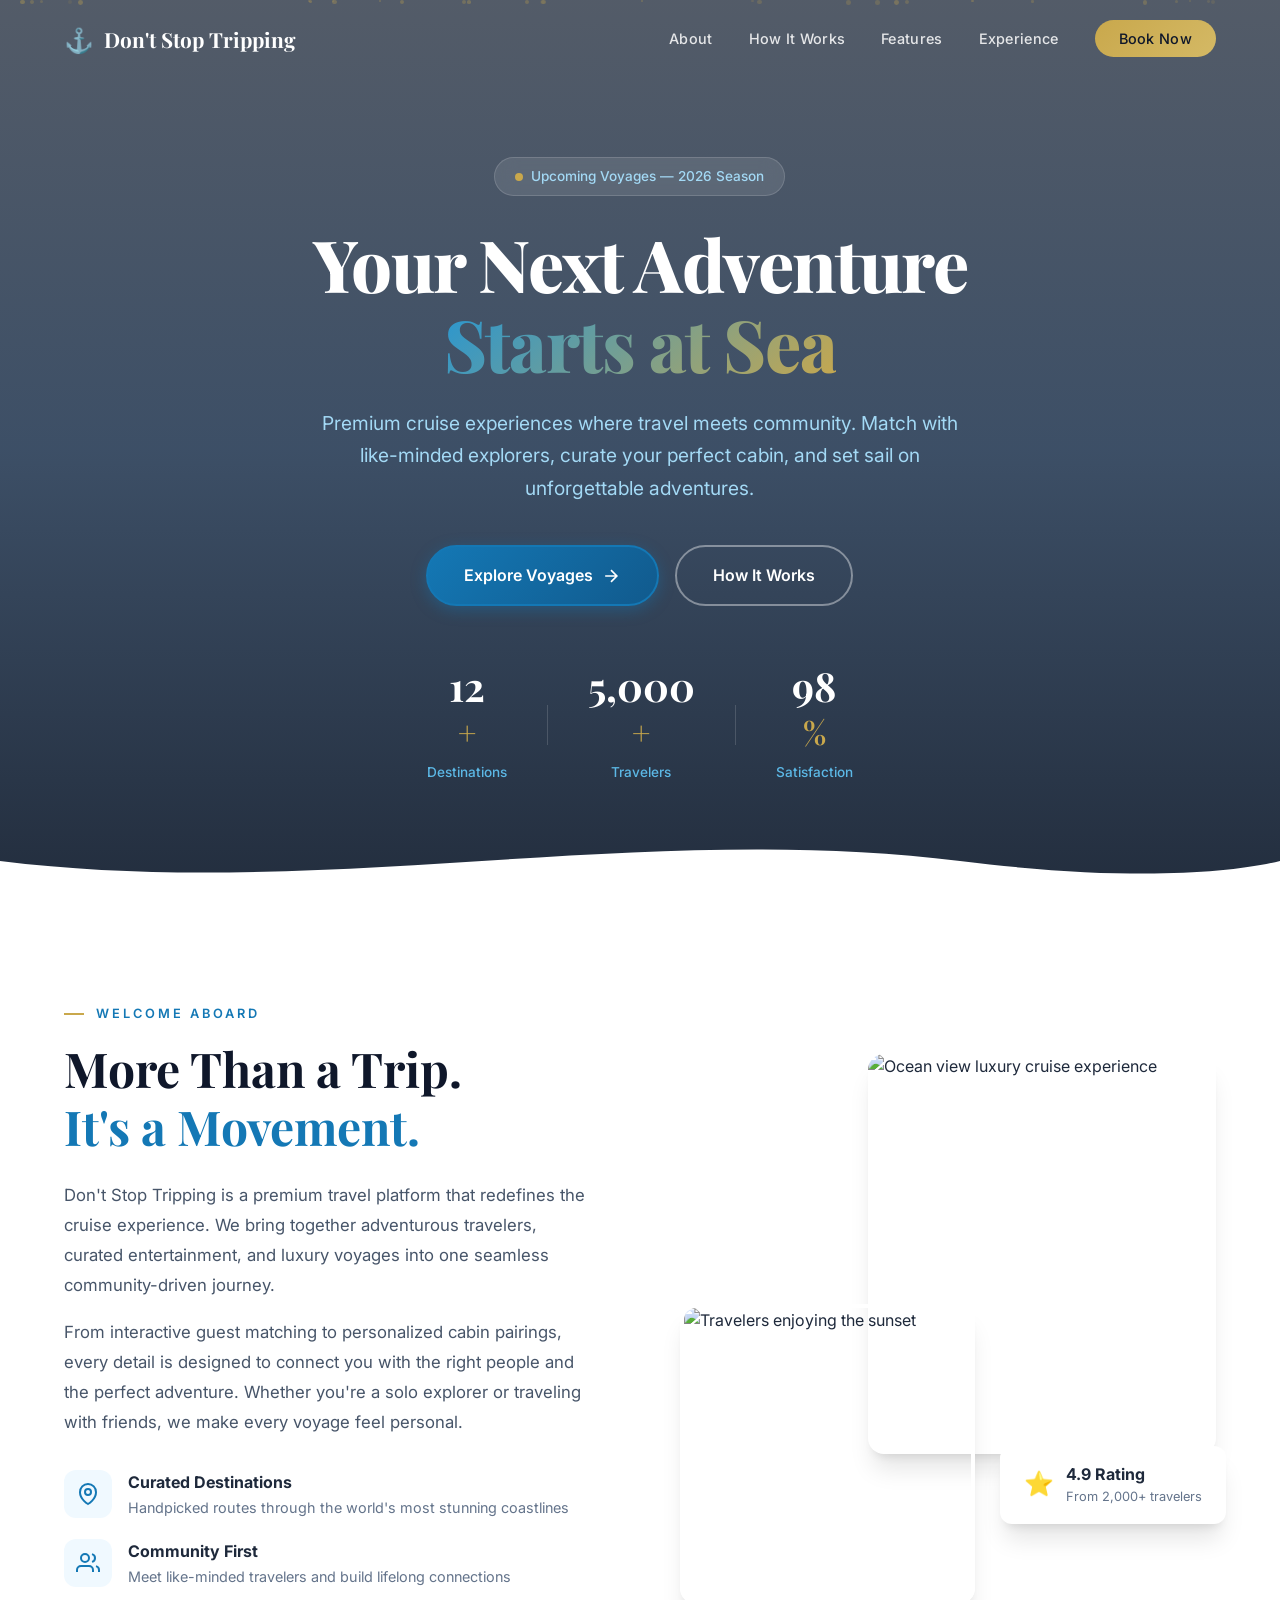
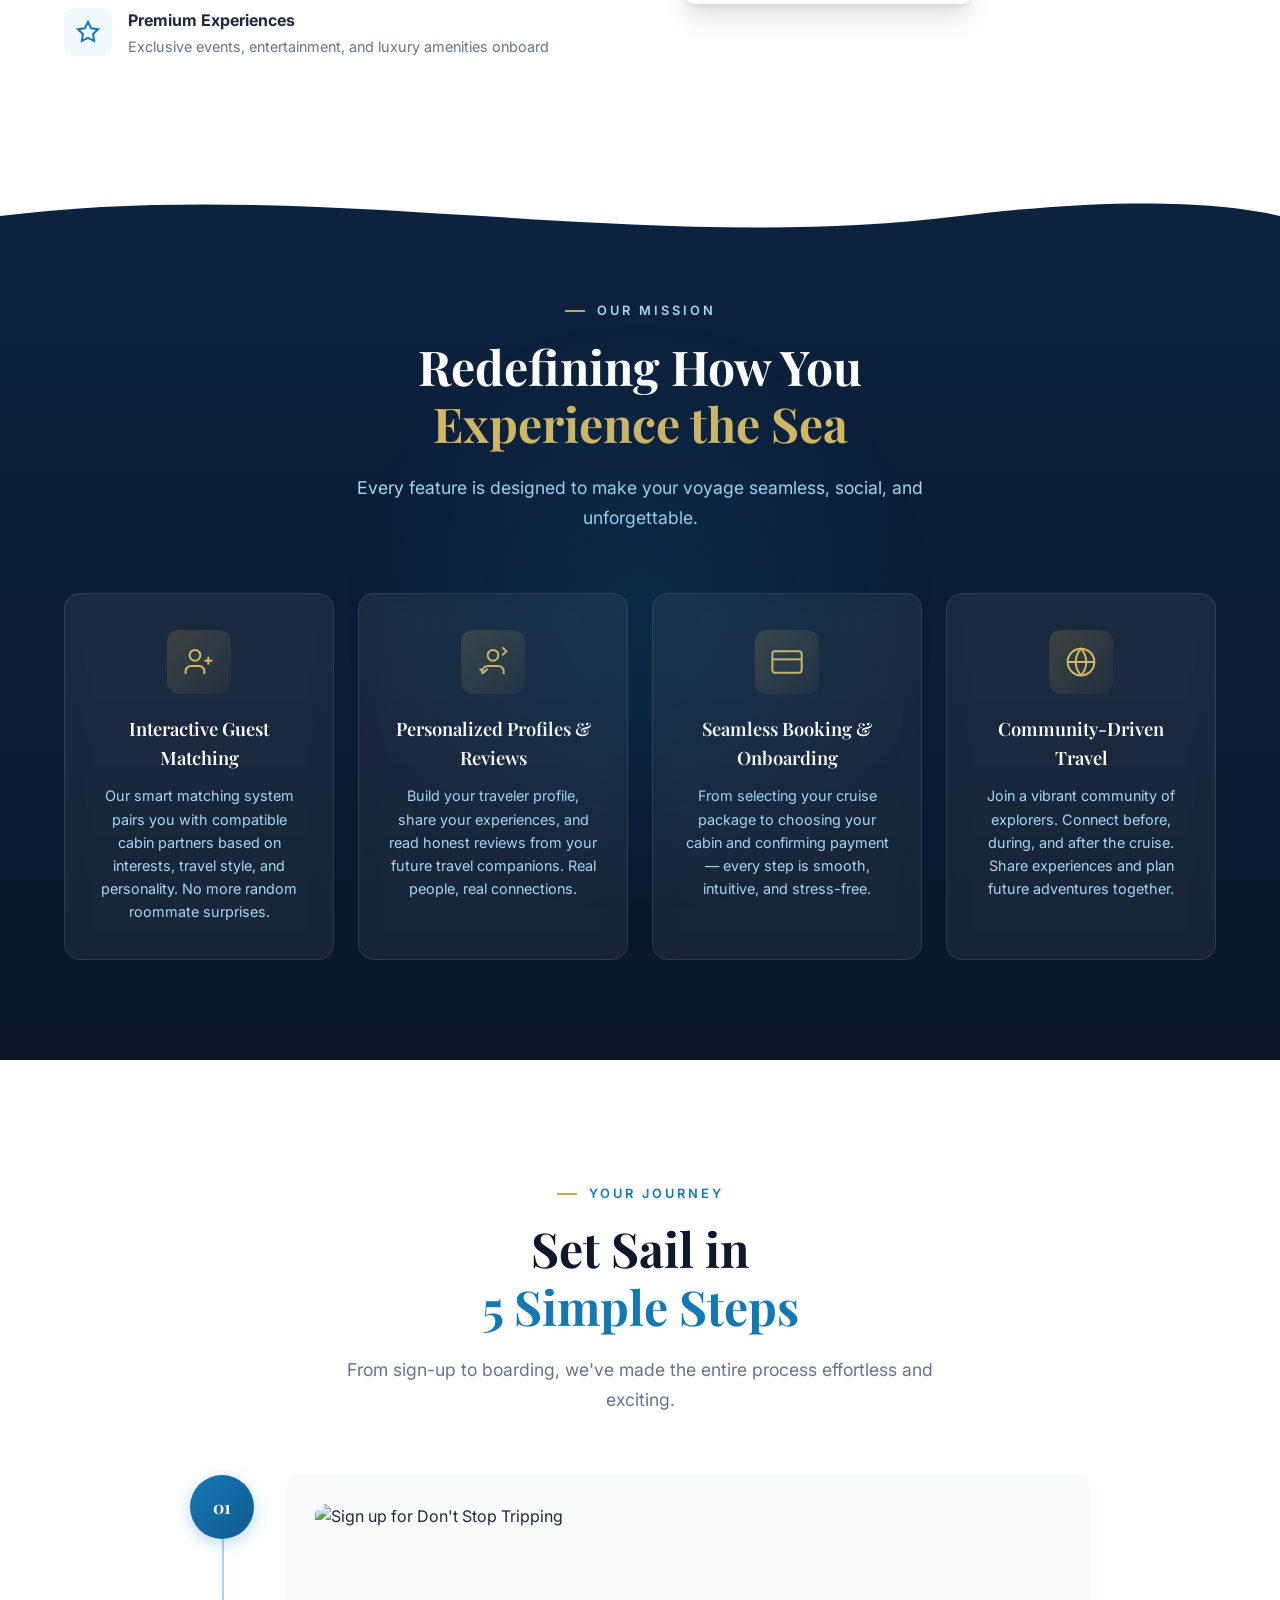
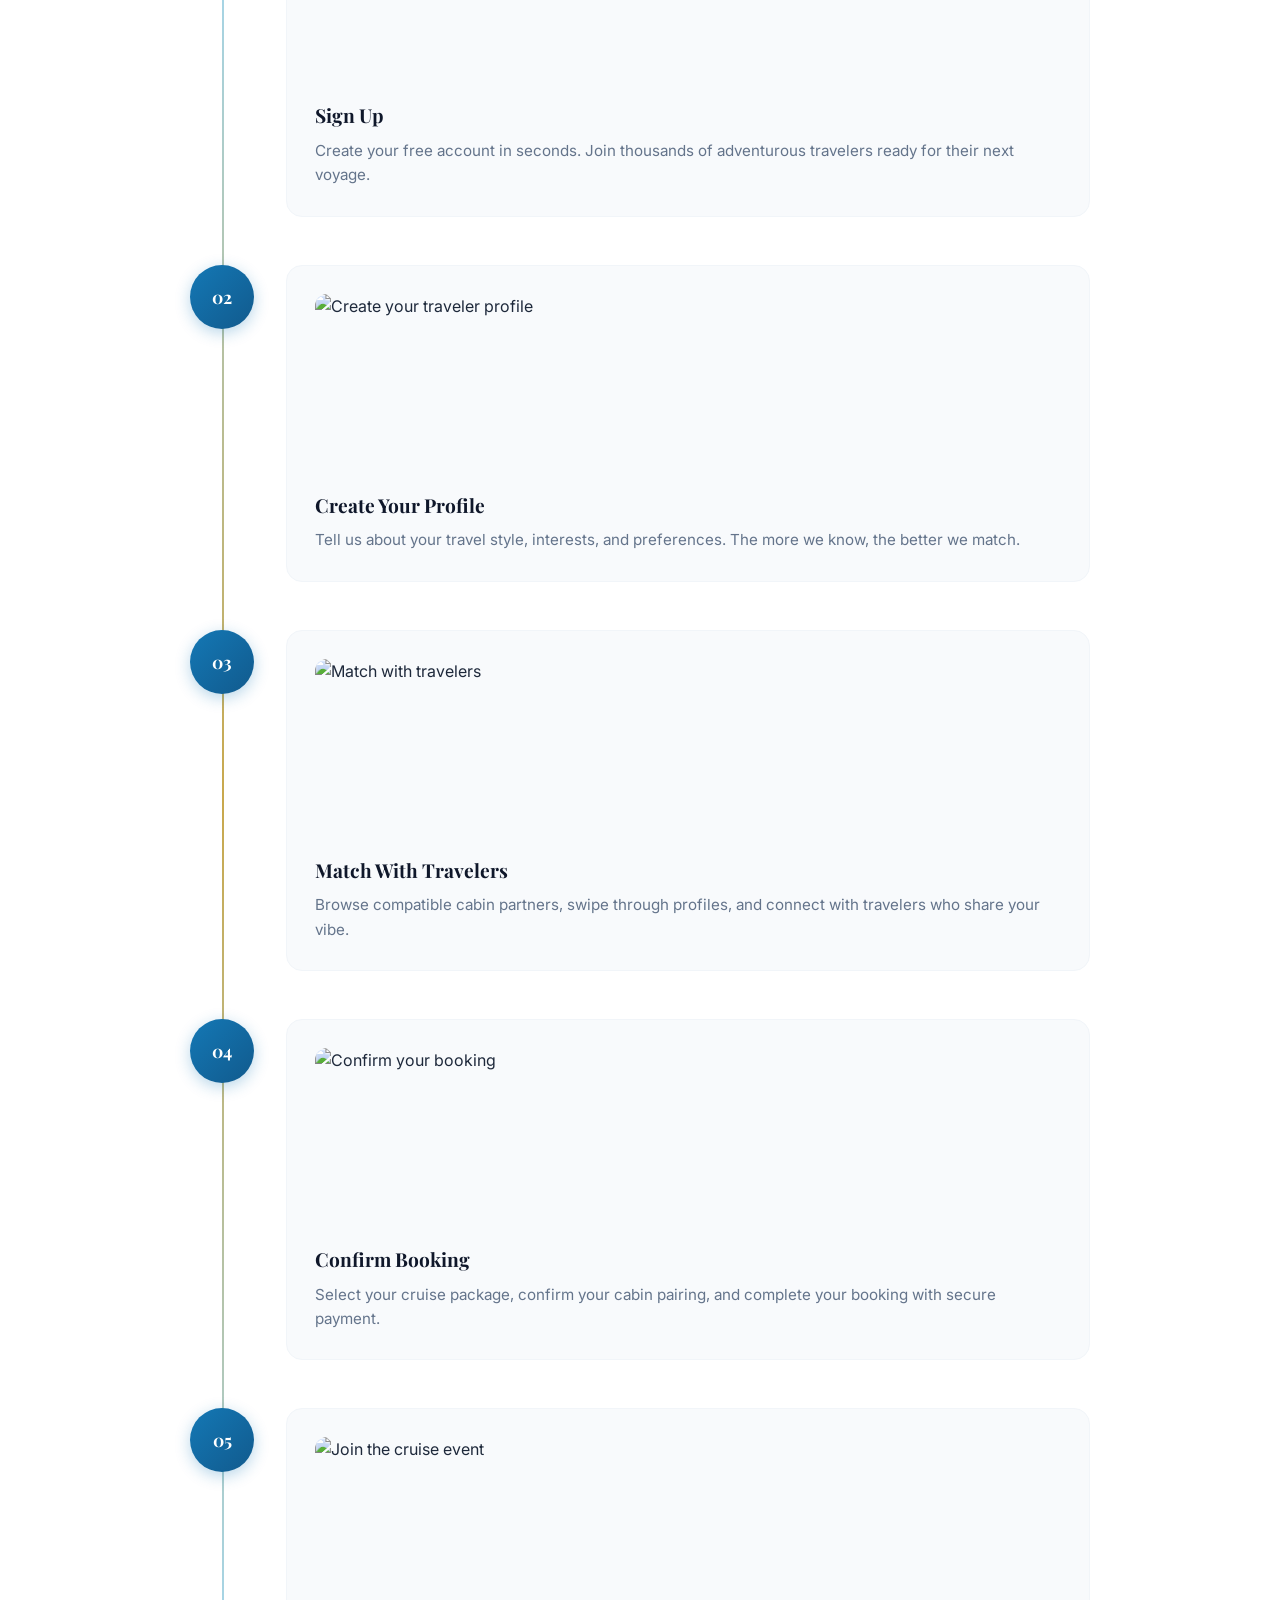
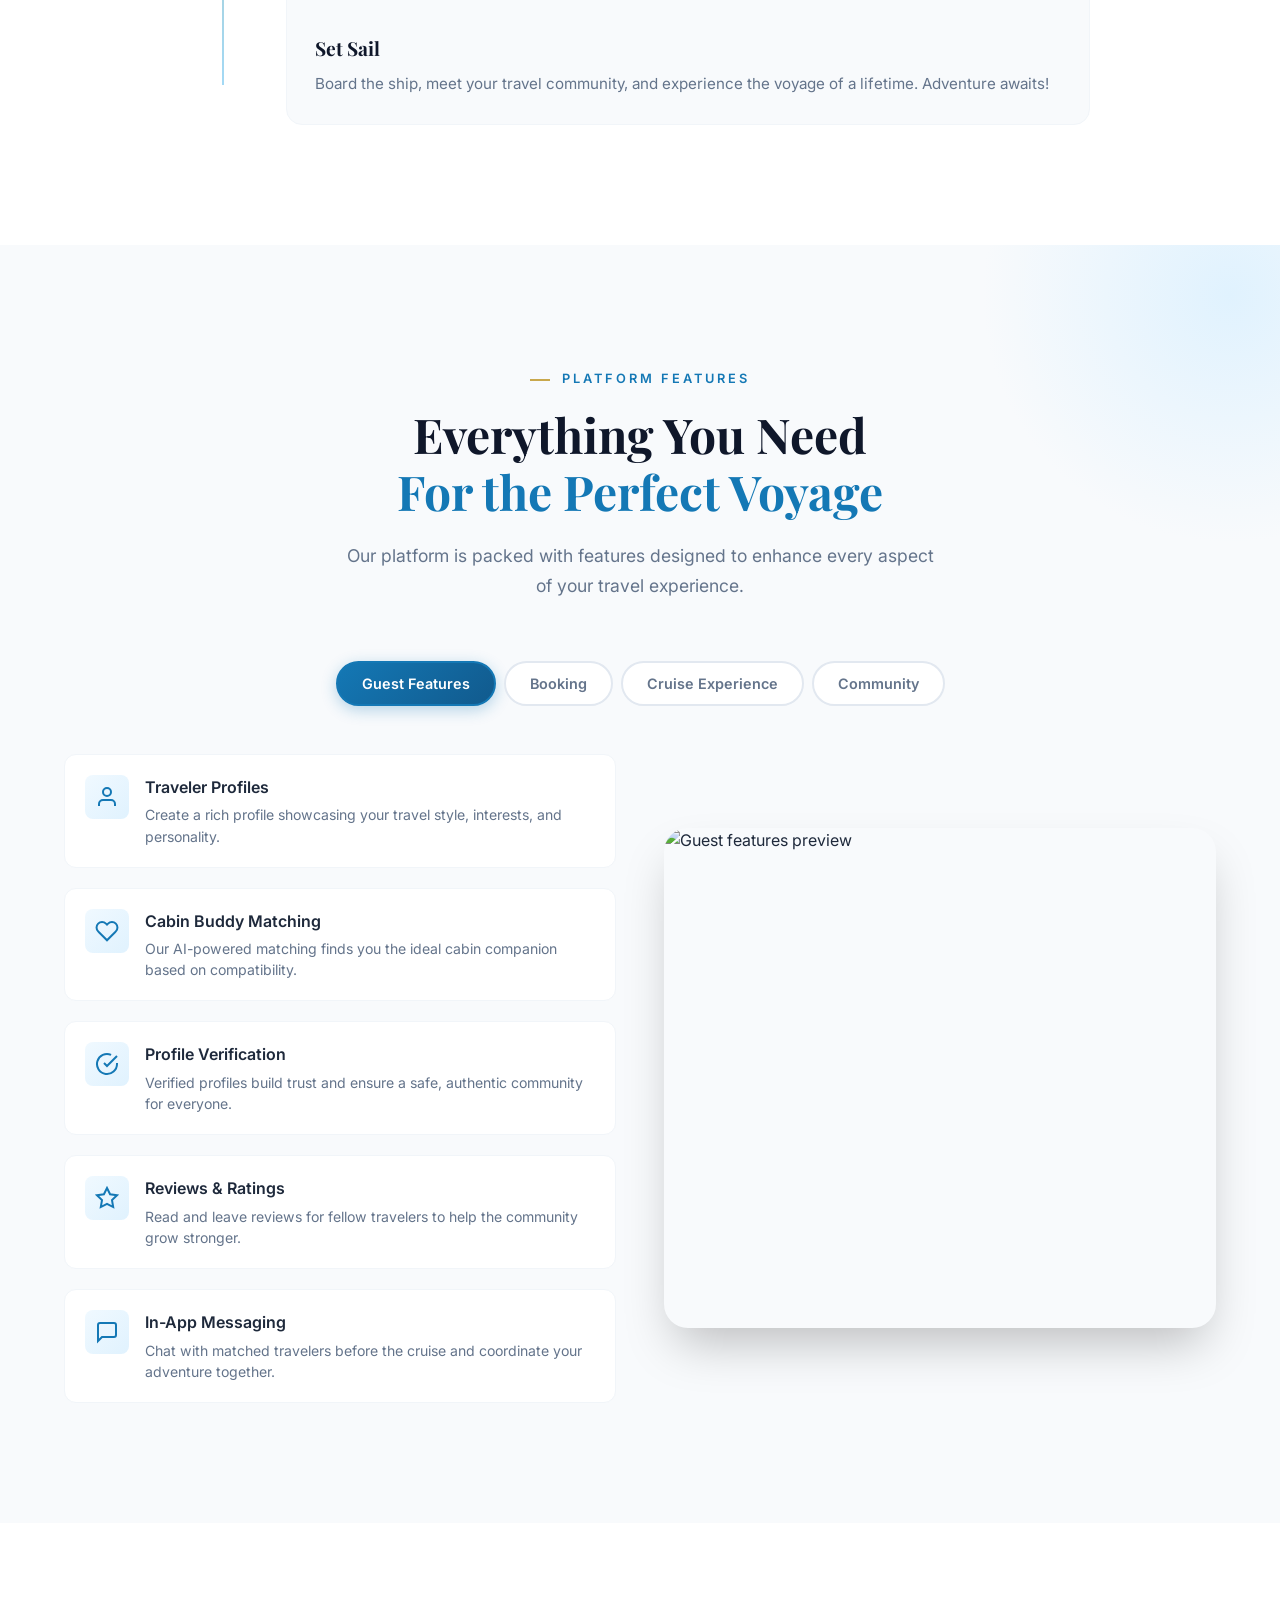
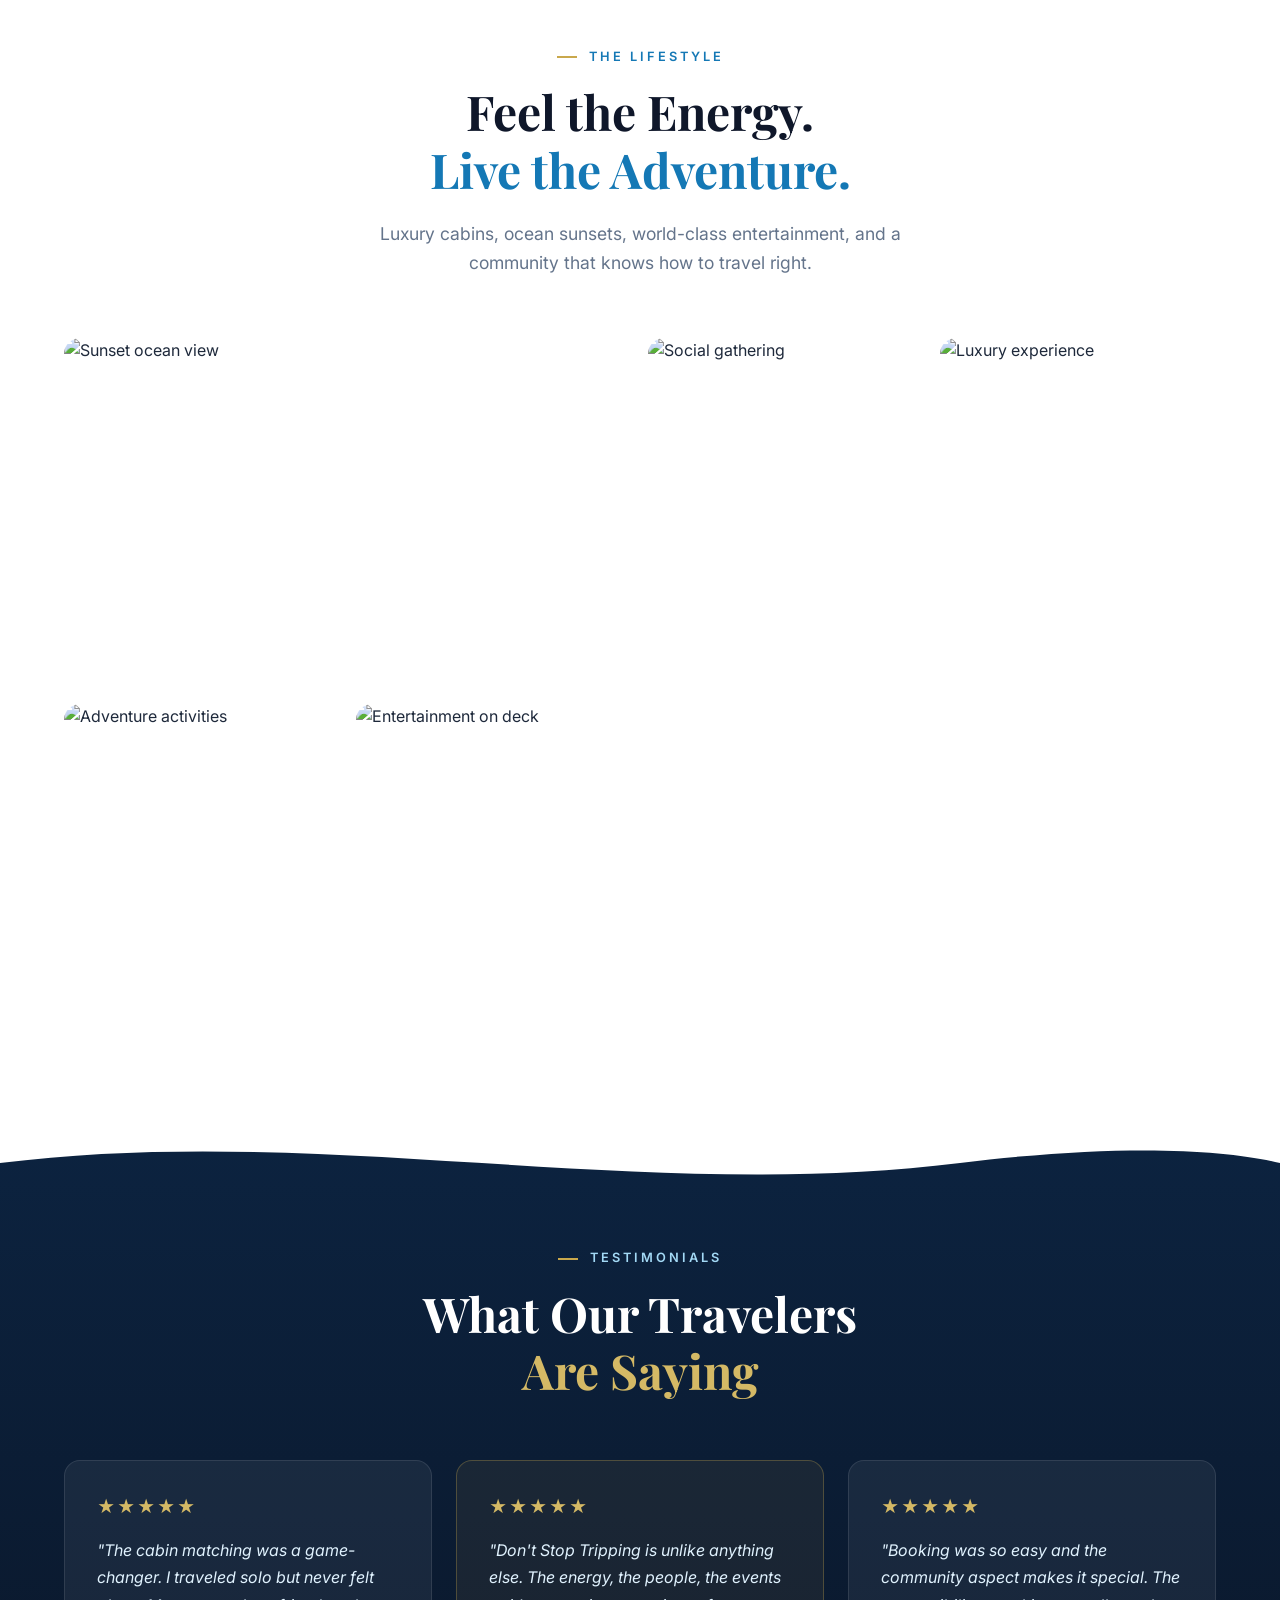
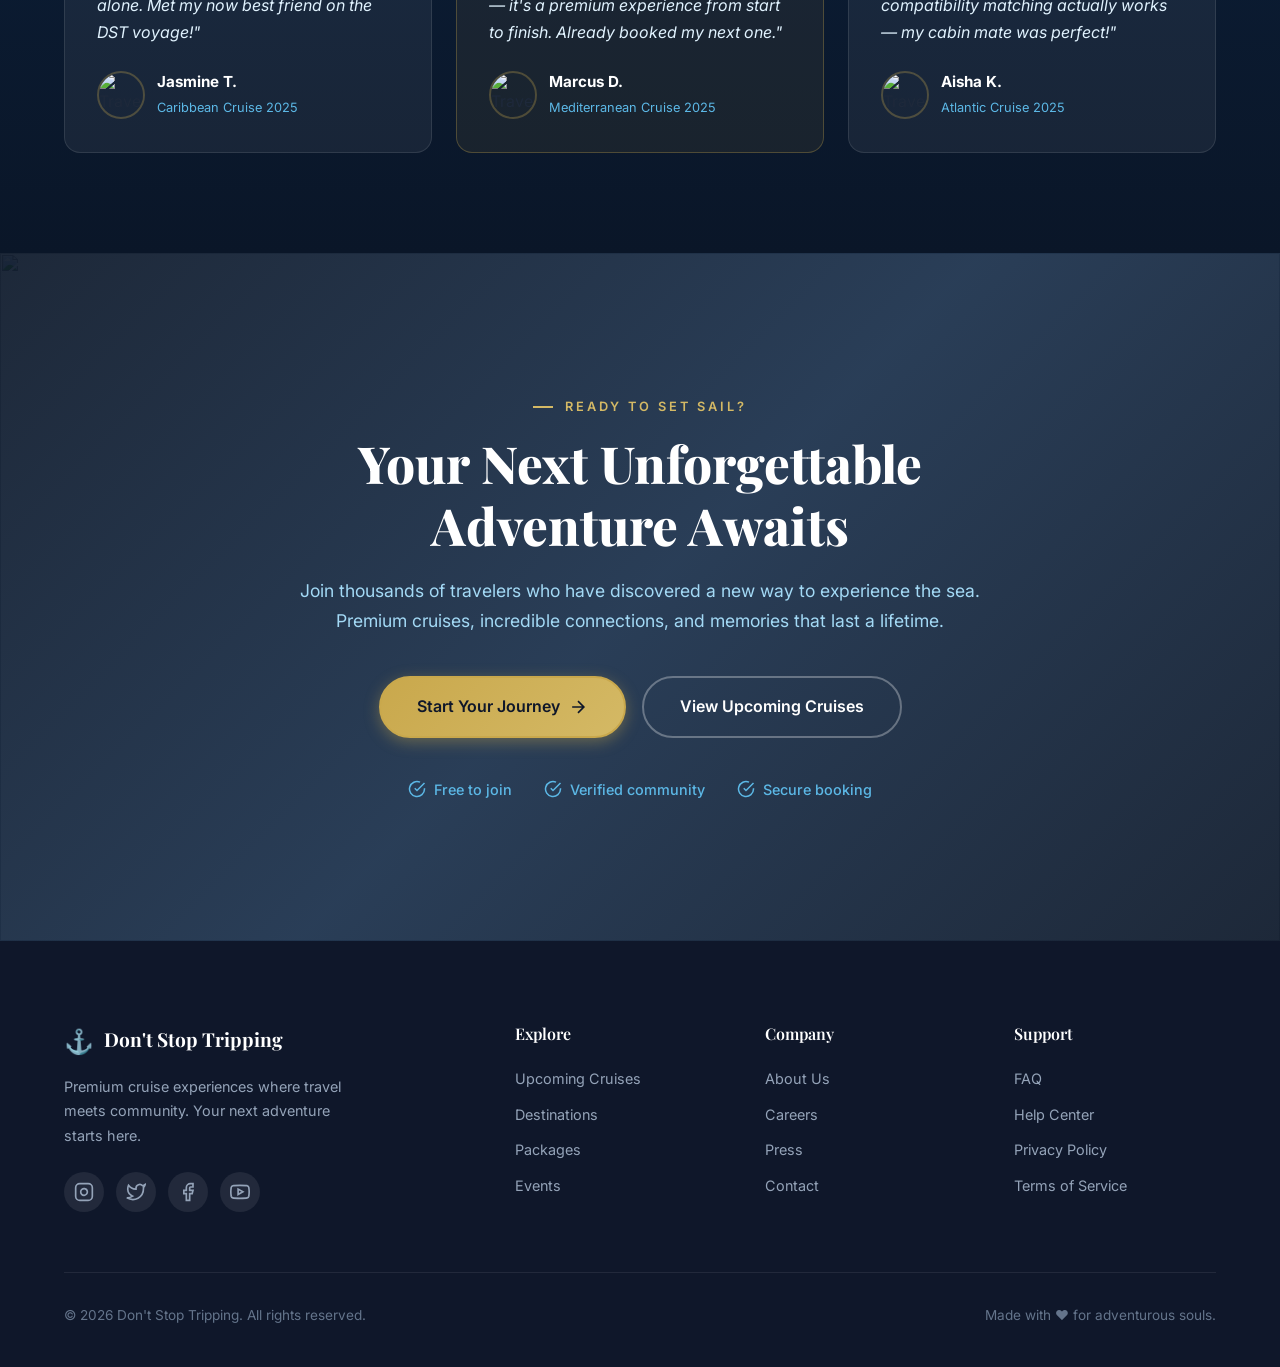
==== commit 7e9527d8: "feat: build premium DST homepage with ocean-inspired design Complete homepage demo featuring: - Hero" ====
--- a/index.html
+++ b/index.html
@@ -1,575 +1,676 @@
 <!DOCTYPE html>
 <html lang="en">
 <head>
-  <meta charset="UTF-8"/>
-  <meta name="viewport" content="width=device-width, initial-scale=1.0"/>
-  <title>Don't Stop Tripping — Luxury Yacht Events</title>
-  <meta name="description" content="Exclusive luxury yacht events. Music, travel, and community on the open sea."/>
-  <link rel="preconnect" href="https://fonts.googleapis.com"/>
-  <link rel="preconnect" href="https://fonts.gstatic.com" crossorigin/>
-  <link href="https://fonts.googleapis.com/css2?family=Bebas+Neue&family=Inter:wght@300;400;500;600;700&display=swap" rel="stylesheet"/>
-  <link rel="stylesheet" href="assets/css/main.css"/>
-  <script>
-    /* Prevent FOUC: apply saved theme before paint */
-    (function(){var t=localStorage.getItem('dst-theme');if(!t){t=window.matchMedia('(prefers-color-scheme:dark)').matches?'dark':'light'}document.documentElement.setAttribute('data-theme',t)})();
-  </script>
-  <style>
-    /* ---- Page-specific ---- */
-    .hero-image-right {
-      position:absolute;
-      right:0; top:0; bottom:0;
-      width:48%;
-      overflow:hidden;
-    }
-    .hero-image-right img {
-      width:100%; height:100%;
-      object-fit:cover;
-      opacity:0.35;
-    }
-    .hero-image-right::before {
-      content:'';
-      position:absolute;
-      inset:0;
-      background:linear-gradient(90deg, var(--bg) 0%, transparent 50%);
-      z-index:1;
-    }
-    @media(max-width:768px){
-      .hero-image-right { width:100%; opacity:0.15; }
-    }
-
-    /* Event card */
-    .event-card {
-      border:1px solid var(--border);
-      border-radius:var(--r-lg);
-      overflow:hidden;
-      background:var(--bg-card);
-    }
-    .event-card-img { aspect-ratio:16/9; overflow:hidden; }
-    .event-card-img img { width:100%; height:100%; object-fit:cover; transition:transform 0.5s var(--ease); }
-    .event-card:hover .event-card-img img { transform:scale(1.04); }
-    .event-card-body { padding:1.75rem; }
-    .event-card-date { font-size:0.68rem; letter-spacing:0.2em; text-transform:uppercase; color:var(--accent); margin-bottom:0.625rem; }
-    .event-card-title { font-size:1.5rem; margin-bottom:0.5rem; }
-    .event-card-meta { display:flex; gap:1.5rem; flex-wrap:wrap; margin-bottom:1.25rem; }
-    .event-card-meta span { font-size:0.8rem; color:var(--muted); display:flex; align-items:center; gap:0.35rem; }
-    .event-card-spots { margin-bottom:1.5rem; }
-    .event-card-spots-row { display:flex; justify-content:space-between; margin-bottom:0.5rem; font-size:0.78rem; color:var(--muted); }
-    .event-card-spots-row span:last-child { color:var(--accent); font-weight:600; }
-
-    /* DJ strip */
-    .dj-strip { display:flex; gap:1rem; overflow-x:auto; padding-bottom:0.5rem; -webkit-overflow-scrolling:touch; scrollbar-width:none; }
-    .dj-strip::-webkit-scrollbar { display:none; }
-    .dj-chip { flex-shrink:0; display:flex; align-items:center; gap:0.625rem; padding:0.5rem 0.875rem; background:var(--bg-card); border:1px solid var(--border); border-radius:var(--r); }
-    .dj-chip img { width:32px; height:32px; border-radius:50%; object-fit:cover; }
-    .dj-chip-name { font-size:0.8rem; font-weight:600; }
-    .dj-chip-genre { font-size:0.68rem; color:var(--muted); }
-
-    /* Social proof strip */
-    .proof-strip { display:flex; align-items:center; gap:0.5rem; }
-    .proof-avatars { display:flex; }
-    .proof-avatar { width:32px; height:32px; border-radius:50%; border:2px solid var(--bg); object-fit:cover; margin-left:-8px; }
-    .proof-avatar:first-child { margin-left:0; }
-    .proof-text { font-size:0.8rem; color:var(--off-white); }
-    .proof-text strong { color:var(--accent); }
-
-    /* Full-width CTA section */
-    .cta-section {
-      position:relative;
-      overflow:hidden;
-      background:var(--bg-2);
-      border-top:1px solid var(--border);
-      border-bottom:1px solid var(--border);
-    }
-    .cta-section::before {
-      content:'';
-      position:absolute;
-      top:-50%; left:50%;
-      width:600px; height:600px;
-      border-radius:50%;
-      background:radial-gradient(circle, var(--accent-dim) 0%, transparent 70%);
-      transform:translate(-50%,0);
-    }
-    .cta-content { position:relative; z-index:1; text-align:center; padding:5rem 0; }
-  </style>
+    <meta charset="UTF-8">
+    <meta name="viewport" content="width=device-width, initial-scale=1.0">
+    <title>Don't Stop Tripping — Premium Cruise & Travel Experiences</title>
+    <meta name="description" content="Don't Stop Tripping is a premium cruise and travel experience platform. Discover events, match with travel companions, and embark on unforgettable adventures at sea.">
+    <link rel="preconnect" href="https://fonts.googleapis.com">
+    <link rel="preconnect" href="https://fonts.gstatic.com" crossorigin>
+    <link href="https://fonts.googleapis.com/css2?family=Playfair+Display:wght@400;500;600;700;800&family=Inter:wght@300;400;500;600;700&display=swap" rel="stylesheet">
+    <link rel="stylesheet" href="styles.css">
 </head>
 <body>
-
-<!-- Loader -->
-<div id="loader">
-  <div class="loader-logo">DON'T STOP <em>TRIPPING</em></div>
-  <div class="loader-bar"><div class="loader-fill"></div></div>
-</div>
-
-<!-- Nav -->
-<nav class="nav">
-  <div class="wrap">
-    <div class="nav-inner">
-      <a href="index.html" class="nav-logo">DST<em>.</em></a>
-      <ul class="nav-links">
-        <li><a href="index.html"     class="nav-link active">Home</a></li>
-        <li><a href="events.html"    class="nav-link">Events</a></li>
-        <li><a href="experience.html"class="nav-link">Experience</a></li>
-        <li><a href="community.html" class="nav-link">Community</a></li>
-        <li><a href="faq.html"       class="nav-link">FAQ</a></li>
-      </ul>
-      <div class="nav-cta">
-        <button class="theme-toggle" aria-label="Toggle theme"><span class="icon-moon">&#9790;</span><span class="icon-sun">&#9728;</span></button>
-        <a href="dashboard.html"      class="btn btn-ghost btn-sm">Account</a>
-        <a href="events.html#tickets" class="btn btn-gold btn-sm">Get Tickets</a>
-      </div>
-      <div class="hamburger" role="button" aria-label="Open menu">
-        <span></span><span></span><span></span>
-      </div>
-    </div>
-  </div>
-</nav>
-
-<!-- Mobile Nav -->
-<div class="mobile-nav">
-  <a href="index.html"      class="nav-link">Home</a>
-  <a href="events.html"     class="nav-link">Events</a>
-  <a href="experience.html" class="nav-link">Experience</a>
-  <a href="community.html"  class="nav-link">Community</a>
-  <a href="faq.html"        class="nav-link">FAQ</a>
-  <a href="events.html#tickets" class="btn btn-gold btn-lg" style="margin-top:1rem;">Get Tickets</a>
-</div>
-
-<!-- ===== HERO ===== -->
-<section class="hero">
-  <div class="hero-image-right">
-    <img src="https://picsum.photos/seed/dst-hero-yacht/900/1200" alt="Luxury yacht event"/>
-  </div>
-
-  <div class="hero-lines"></div>
-
-  <div class="wrap">
-    <div class="hero-content">
-      <div class="hero-kicker">
-        <span class="hero-kicker-line"></span>
-        <span class="eyebrow" style="margin:0;">Caribbean Odyssey 2025</span>
-      </div>
-
-      <h1 class="d1 hero-title">
-        DON'T<br>STOP<br><em>TRIPPING</em>
-      </h1>
-
-      <p class="hero-sub">
-        Seven days. Five private islands. World-class DJs.
-        The most exclusive luxury yacht festival on the sea.
-      </p>
-
-      <div class="hero-actions">
-        <a href="events.html#tickets" class="btn btn-gold btn-lg">Book Your Cabin</a>
-        <a href="experience.html"     class="btn btn-outline btn-lg">What's Included</a>
-      </div>
-
-      <!-- Social proof -->
-      <div class="proof-strip mb-4">
-        <div class="proof-avatars">
-          <img class="proof-avatar" src="https://picsum.photos/seed/av1/80/80" alt=""/>
-          <img class="proof-avatar" src="https://picsum.photos/seed/av2/80/80" alt=""/>
-          <img class="proof-avatar" src="https://picsum.photos/seed/av3/80/80" alt=""/>
-          <img class="proof-avatar" src="https://picsum.photos/seed/av4/80/80" alt=""/>
-        </div>
-        <p class="proof-text"><strong>3,200+</strong> trippers and counting</p>
-      </div>
-
-      <div class="hero-meta">
-        <div class="hero-meta-item">
-          <div class="hero-meta-label">Departs</div>
-          <div class="hero-meta-value">Aug 15, 2025</div>
-        </div>
-        <div class="hero-meta-item">
-          <div class="hero-meta-label">Duration</div>
-          <div class="hero-meta-value">7 Nights</div>
-        </div>
-        <div class="hero-meta-item">
-          <div class="hero-meta-label">Route</div>
-          <div class="hero-meta-value">Miami → Bahamas</div>
-        </div>
-        <div class="hero-meta-item">
-          <div class="hero-meta-label">From</div>
-          <div class="hero-meta-value text-gold">$1,299</div>
-        </div>
-      </div>
-    </div>
-  </div>
-
-  <div class="scroll-hint">
-    <div class="scroll-mouse"><div class="scroll-wheel"></div></div>
-    <span class="scroll-label">Scroll</span>
-  </div>
-</section>
-
-<!-- ===== COUNTDOWN ===== -->
-<div class="countdown-bar">
-  <div class="wrap">
-    <div class="countdown-inner">
-      <span class="countdown-label">Departure in</span>
-      <div class="countdown-units">
-        <div class="countdown-unit">
-          <span class="countdown-num cd-days">00</span>
-          <span class="countdown-unit-label">Days</span>
-        </div>
-        <span class="countdown-sep">:</span>
-        <div class="countdown-unit">
-          <span class="countdown-num cd-hours">00</span>
-          <span class="countdown-unit-label">Hours</span>
-        </div>
-        <span class="countdown-sep">:</span>
-        <div class="countdown-unit">
-          <span class="countdown-num cd-mins">00</span>
-          <span class="countdown-unit-label">Min</span>
-        </div>
-        <span class="countdown-sep">:</span>
-        <div class="countdown-unit">
-          <span class="countdown-num cd-secs">00</span>
-          <span class="countdown-unit-label">Sec</span>
-        </div>
-      </div>
-      <a href="events.html#tickets" class="btn btn-gold btn-sm">Reserve Now</a>
-    </div>
-  </div>
-</div>
-
-<!-- Marquee -->
-<div class="marquee-wrap">
-  <div class="marquee-track">
-    <span class="marquee-item"><span class="marquee-dot"></span>Luxury Yacht Events</span>
-    <span class="marquee-item"><span class="marquee-dot"></span>World-Class DJs</span>
-    <span class="marquee-item"><span class="marquee-dot"></span>Private Islands</span>
-    <span class="marquee-item"><span class="marquee-dot"></span>All-Inclusive</span>
-    <span class="marquee-item"><span class="marquee-dot"></span>7 Nights at Sea</span>
-    <span class="marquee-item"><span class="marquee-dot"></span>500 Guests</span>
-    <span class="marquee-item"><span class="marquee-dot"></span>Caribbean 2025</span>
-    <span class="marquee-item"><span class="marquee-dot"></span>Luxury Yacht Events</span>
-    <span class="marquee-item"><span class="marquee-dot"></span>World-Class DJs</span>
-    <span class="marquee-item"><span class="marquee-dot"></span>Private Islands</span>
-    <span class="marquee-item"><span class="marquee-dot"></span>All-Inclusive</span>
-    <span class="marquee-item"><span class="marquee-dot"></span>7 Nights at Sea</span>
-    <span class="marquee-item"><span class="marquee-dot"></span>500 Guests</span>
-    <span class="marquee-item"><span class="marquee-dot"></span>Caribbean 2025</span>
-  </div>
-</div>
-
-<!-- ===== STATS ===== -->
-<section class="sec-sm" style="border-bottom:1px solid var(--border);">
-  <div class="wrap">
-    <div class="g4 reveal">
-      <div style="text-align:center; padding:1rem;">
-        <div class="stat-num"><span class="counter-num" data-target="3200">0</span><span style="color:var(--accent);">+</span></div>
-        <div class="stat-label">Happy Trippers</div>
-      </div>
-      <div style="text-align:center; padding:1rem;">
-        <div class="stat-num"><span class="counter-num" data-target="12">0</span></div>
-        <div class="stat-label">Voyages Completed</div>
-      </div>
-      <div style="text-align:center; padding:1rem;">
-        <div class="stat-num"><span class="counter-num" data-target="47">0</span></div>
-        <div class="stat-label">Destinations</div>
-      </div>
-      <div style="text-align:center; padding:1rem;">
-        <div class="stat-num"><span class="counter-num" data-target="98">0</span><span style="color:var(--accent);">%</span></div>
-        <div class="stat-label">Satisfaction</div>
-      </div>
-    </div>
-  </div>
-</section>
-
-<!-- ===== UPCOMING EVENT ===== -->
-<section class="sec" id="event">
-  <div class="wrap">
-    <div class="sec-hd reveal">
-      <span class="eyebrow">Next Departure</span>
-      <h2 class="d3">Caribbean Odyssey 2025</h2>
-      <div class="rule-gold"></div>
-      <p>Our flagship voyage through the Bahamas. Five exclusive island stops, non-stop music, and 500 hand-picked adventurers.</p>
-    </div>
-
-    <div class="g2" style="gap:3rem; align-items:start;">
-      <div class="reveal-l">
-        <div class="event-card">
-          <div class="event-card-img">
-            <img src="https://picsum.photos/seed/caribbean-event/800/450" alt="Caribbean Odyssey"/>
-          </div>
-          <div class="event-card-body">
-            <div class="event-card-date">August 15 – 22, 2025</div>
-            <h3 class="event-card-title">Caribbean Odyssey</h3>
-            <div class="event-card-meta">
-              <span>⚓ Miami, Florida</span>
-              <span>🌊 7 Nights</span>
-              <span>👥 500 Max</span>
-            </div>
-            <div class="event-card-spots">
-              <div class="event-card-spots-row">
-                <span>Spots remaining</span>
-                <span>142 / 500</span>
-              </div>
-              <div class="progress-wrap">
-                <div class="progress-fill" data-w="71%"></div>
-              </div>
-            </div>
-            <a href="events.html" class="btn btn-gold btn-full">View Full Details</a>
-          </div>
-        </div>
-      </div>
-
-      <div class="reveal-r">
-        <h3 style="font-size:1.1rem; font-weight:700; margin-bottom:1.5rem; color:var(--off-white);">What's included</h3>
-        <div style="display:flex; flex-direction:column; gap:0;">
-          <div style="display:flex; align-items:center; gap:1rem; padding:1.1rem 0; border-bottom:1px solid var(--border);">
-            <span style="font-size:1.25rem; width:32px; text-align:center;">🎵</span>
-            <div>
-              <div style="font-weight:600; font-size:0.9rem;">Live DJ Sets — 24/7</div>
-              <div style="font-size:0.8rem; color:var(--muted);">12+ world-class artists across 3 stages</div>
-            </div>
-          </div>
-          <div style="display:flex; align-items:center; gap:1rem; padding:1.1rem 0; border-bottom:1px solid var(--border);">
-            <span style="font-size:1.25rem; width:32px; text-align:center;">🏝️</span>
-            <div>
-              <div style="font-weight:600; font-size:0.9rem;">5 Private Island Stops</div>
-              <div style="font-size:0.8rem; color:var(--muted);">Exclusive beach access & island parties</div>
-            </div>
-          </div>
-          <div style="display:flex; align-items:center; gap:1rem; padding:1.1rem 0; border-bottom:1px solid var(--border);">
-            <span style="font-size:1.25rem; width:32px; text-align:center;">🍽️</span>
-            <div>
-              <div style="font-weight:600; font-size:0.9rem;">All-Inclusive Dining</div>
-              <div style="font-size:0.8rem; color:var(--muted);">Fine dining, open bar, and 24/7 room service</div>
-            </div>
-          </div>
-          <div style="display:flex; align-items:center; gap:1rem; padding:1.1rem 0; border-bottom:1px solid var(--border);">
-            <span style="font-size:1.25rem; width:32px; text-align:center;">🏄</span>
-            <div>
-              <div style="font-weight:600; font-size:0.9rem;">Water Adventures</div>
-              <div style="font-size:0.8rem; color:var(--muted);">Jet skiing, snorkeling, paddleboarding</div>
-            </div>
-          </div>
-          <div style="display:flex; align-items:center; gap:1rem; padding:1.1rem 0;">
-            <span style="font-size:1.25rem; width:32px; text-align:center;">🎓</span>
-            <div>
-              <div style="font-weight:600; font-size:0.9rem;">Workshops & Networking</div>
-              <div style="font-size:0.8rem; color:var(--muted);">DJ masterclasses, yoga, creator sessions</div>
-            </div>
-          </div>
-        </div>
-        <div style="margin-top:2rem; display:flex; gap:1rem; flex-wrap:wrap;">
-          <a href="events.html#tickets" class="btn btn-gold">Book Now — from $1,299</a>
-          <a href="experience.html"     class="btn btn-ghost">Full Experience</a>
-        </div>
-      </div>
-    </div>
-  </div>
-</section>
-
-<!-- ===== HOW IT WORKS ===== -->
-<section class="sec" style="background:var(--bg-2); border-top:1px solid var(--border); border-bottom:1px solid var(--border);">
-  <div class="wrap">
-    <div class="sec-hd center reveal">
-      <span class="eyebrow">How It Works</span>
-      <h2 class="d3">Simple as <em style="font-style:normal; color:var(--accent);">1, 2, 3</em></h2>
-      <div class="rule-gold center"></div>
-    </div>
-    <div class="g3">
-      <div class="reveal d1" style="text-align:center; padding:2rem 1.5rem;">
-        <div style="font-family:var(--font-display); font-size:4rem; color:var(--accent); opacity:.15; line-height:1; margin-bottom:0.5rem;">01</div>
-        <h3 style="font-size:1.25rem; margin-bottom:0.75rem;">Choose Your Cabin</h3>
-        <p style="font-size:0.875rem; color:var(--off-white); line-height:1.7;">Pick from Explorer, Voyager, or Sovereign tiers to match your budget and lifestyle.</p>
-      </div>
-      <div class="reveal d2" style="text-align:center; padding:2rem 1.5rem; border-left:1px solid var(--border); border-right:1px solid var(--border);">
-        <div style="font-family:var(--font-display); font-size:4rem; color:var(--accent); opacity:.15; line-height:1; margin-bottom:0.5rem;">02</div>
-        <h3 style="font-size:1.25rem; margin-bottom:0.75rem;">Book Securely</h3>
-        <p style="font-size:0.875rem; color:var(--off-white); line-height:1.7;">Complete your booking online in minutes. Flexible payment plans available. Instant confirmation.</p>
-      </div>
-      <div class="reveal d3" style="text-align:center; padding:2rem 1.5rem;">
-        <div style="font-family:var(--font-display); font-size:4rem; color:var(--accent); opacity:.15; line-height:1; margin-bottom:0.5rem;">03</div>
-        <h3 style="font-size:1.25rem; margin-bottom:0.75rem;">Set Sail</h3>
-        <p style="font-size:0.875rem; color:var(--off-white); line-height:1.7;">Board in Miami and let us handle everything. Your only job is to live your best life.</p>
-      </div>
-    </div>
-  </div>
-</section>
-
-<!-- ===== DJ LINEUP ===== -->
-<section class="sec">
-  <div class="wrap">
-    <div class="sec-hd reveal" style="display:flex; align-items:flex-end; justify-content:space-between; flex-wrap:wrap; gap:1rem;">
-      <div>
-        <span class="eyebrow">Featured Artists</span>
-        <h2 class="d3">The Lineup</h2>
-        <div class="rule-gold"></div>
-      </div>
-      <a href="events.html#lineup" class="btn btn-ghost btn-sm">Full Lineup →</a>
-    </div>
-
-    <div class="dj-strip reveal">
-      <div class="dj-chip">
-        <img src="https://picsum.photos/seed/dj1/80/80" alt="DJ Nova"/>
-        <div><div class="dj-chip-name">DJ Nova</div><div class="dj-chip-genre">Tech House</div></div>
-      </div>
-      <div class="dj-chip">
-        <img src="https://picsum.photos/seed/dj2/80/80" alt="Luna Beats"/>
-        <div><div class="dj-chip-name">Luna Beats</div><div class="dj-chip-genre">Afro House</div></div>
-      </div>
-      <div class="dj-chip">
-        <img src="https://picsum.photos/seed/dj3/80/80" alt="Marco V"/>
-        <div><div class="dj-chip-name">Marco V</div><div class="dj-chip-genre">Deep House</div></div>
-      </div>
-      <div class="dj-chip">
-        <img src="https://picsum.photos/seed/dj4/80/80" alt="Sasha Storm"/>
-        <div><div class="dj-chip-name">Sasha Storm</div><div class="dj-chip-genre">Progressive</div></div>
-      </div>
-      <div class="dj-chip">
-        <img src="https://picsum.photos/seed/dj5/80/80" alt="El Fuego"/>
-        <div><div class="dj-chip-name">El Fuego</div><div class="dj-chip-genre">Latin House</div></div>
-      </div>
-      <div class="dj-chip">
-        <img src="https://picsum.photos/seed/dj6/80/80" alt="Zara Night"/>
-        <div><div class="dj-chip-name">Zara Night</div><div class="dj-chip-genre">Melodic</div></div>
-      </div>
-      <div class="dj-chip">
-        <img src="https://picsum.photos/seed/dj7/80/80" alt="Kosta B"/>
-        <div><div class="dj-chip-name">Kosta B</div><div class="dj-chip-genre">Organic</div></div>
-      </div>
-      <div class="dj-chip" style="border-style:dashed; color:var(--muted);">
-        <div style="width:32px;height:32px;border-radius:50%;background:var(--border);display:flex;align-items:center;justify-content:center;font-size:0.8rem;">+5</div>
-        <div><div class="dj-chip-name">More TBA</div></div>
-      </div>
-    </div>
-  </div>
-</section>
-
-<!-- ===== GALLERY ===== -->
-<section class="sec" style="background:var(--bg-2); border-top:1px solid var(--border);">
-  <div class="wrap">
-    <div class="sec-hd reveal" style="display:flex; align-items:flex-end; justify-content:space-between; flex-wrap:wrap; gap:1rem; margin-bottom:2rem;">
-      <div>
-        <span class="eyebrow">Past Events</span>
-        <h2 class="d3">Real Moments</h2>
-        <div class="rule-gold"></div>
-      </div>
-      <a href="community.html" class="btn btn-ghost btn-sm">Full Gallery →</a>
-    </div>
-    <div class="gallery-grid reveal">
-      <div class="gallery-item"><img src="https://picsum.photos/seed/gal1/800/600" alt="Event"/></div>
-      <div class="gallery-item"><img src="https://picsum.photos/seed/gal2/600/300" alt="Event"/></div>
-      <div class="gallery-item"><img src="https://picsum.photos/seed/gal3/600/300" alt="Event"/></div>
-      <div class="gallery-item"><img src="https://picsum.photos/seed/gal4/500/400" alt="Event"/></div>
-      <div class="gallery-item"><img src="https://picsum.photos/seed/gal5/500/400" alt="Event"/></div>
-      <div class="gallery-item"><img src="https://picsum.photos/seed/gal6/500/400" alt="Event"/></div>
-    </div>
-  </div>
-</section>
-
-<!-- ===== TESTIMONIALS ===== -->
-<section class="sec" style="border-top:1px solid var(--border);">
-  <div class="wrap">
-    <div class="sec-hd center reveal">
-      <span class="eyebrow">Testimonials</span>
-      <h2 class="d3">What Trippers Say</h2>
-      <div class="rule-gold center"></div>
-    </div>
-    <div class="g3">
-      <div class="testi-card reveal d1">
-        <div class="testi-stars">★★★★★</div>
-        <p class="testi-text">"Nothing compares to DST. Waking up to waves, an open bar, and world-class music — this is what living feels like."</p>
-        <div class="testi-author">
-          <img class="testi-avatar" src="https://picsum.photos/seed/t1/80/80" alt="Sarah M."/>
-          <div><div class="testi-name">Sarah M.</div><div class="testi-info">Caribbean 2024 · New York</div></div>
-        </div>
-      </div>
-      <div class="testi-card reveal d2">
-        <div class="testi-stars">★★★★★</div>
-        <p class="testi-text">"The community alone is worth it. I made friends for life on that boat. Already on my 3rd booking — I literally cannot stop."</p>
-        <div class="testi-author">
-          <img class="testi-avatar" src="https://picsum.photos/seed/t2/80/80" alt="Marcus J."/>
-          <div><div class="testi-name">Marcus J.</div><div class="testi-info">Mediterranean 2024 · London</div></div>
-        </div>
-      </div>
-      <div class="testi-card reveal d3">
-        <div class="testi-stars">★★★★★</div>
-        <p class="testi-text">"Every detail was perfect — from the welcome cocktail to the farewell dinner. The private island day changed my life."</p>
-        <div class="testi-author">
-          <img class="testi-avatar" src="https://picsum.photos/seed/t3/80/80" alt="Priya K."/>
-          <div><div class="testi-name">Priya K.</div><div class="testi-info">Ibiza 2023 · Mumbai</div></div>
-        </div>
-      </div>
-    </div>
-  </div>
-</section>
-
-<!-- ===== CTA ===== -->
-<div class="cta-section">
-  <div class="wrap">
-    <div class="cta-content reveal">
-      <span class="eyebrow">Limited Spots</span>
-      <h2 class="d3" style="margin-bottom:0.5rem;">142 Cabins Remaining</h2>
-      <p style="color:var(--off-white); max-width:480px; margin:0 auto 2.5rem; font-size:1rem; line-height:1.75;">
-        Caribbean Odyssey 2025 is 71% sold out. Every week spots disappear. Don't miss the boat — literally.
-      </p>
-      <div style="display:flex; gap:1rem; justify-content:center; flex-wrap:wrap;">
-        <a href="events.html#tickets" class="btn btn-gold btn-lg">Book Your Cabin</a>
-        <a href="faq.html"            class="btn btn-ghost btn-lg">Common Questions</a>
-      </div>
-    </div>
-  </div>
-</div>
-
-<!-- ===== FOOTER ===== -->
-<footer class="footer">
-  <div class="wrap">
-    <div class="footer-grid">
-      <div>
-        <div class="footer-logo">DON'T STOP <em>TRIPPING</em></div>
-        <p class="footer-desc">The world's most exclusive luxury yacht festival. Music, travel, and community on the open sea.</p>
-        <div class="footer-social">
-          <a href="#" class="footer-social-link" aria-label="Instagram">📷</a>
-          <a href="#" class="footer-social-link" aria-label="TikTok">🎵</a>
-          <a href="#" class="footer-social-link" aria-label="Twitter">🐦</a>
-          <a href="#" class="footer-social-link" aria-label="YouTube">▶</a>
-        </div>
-      </div>
-      <div>
-        <div class="footer-heading">Navigate</div>
-        <ul class="footer-links">
-          <li><a href="index.html"      class="footer-link">Home</a></li>
-          <li><a href="events.html"     class="footer-link">Events</a></li>
-          <li><a href="experience.html" class="footer-link">Experience</a></li>
-          <li><a href="community.html"  class="footer-link">Community</a></li>
-          <li><a href="faq.html"        class="footer-link">FAQ</a></li>
-        </ul>
-      </div>
-      <div>
-        <div class="footer-heading">Events</div>
-        <ul class="footer-links">
-          <li><a href="events.html" class="footer-link">Caribbean 2025</a></li>
-          <li><a href="events.html" class="footer-link">Mediterranean 2025</a></li>
-          <li><a href="events.html" class="footer-link">Ibiza 2025</a></li>
-          <li><a href="events.html" class="footer-link">Asian Seas 2026</a></li>
-        </ul>
-      </div>
-      <div>
-        <div class="footer-heading">Support</div>
-        <ul class="footer-links">
-          <li><a href="faq.html"        class="footer-link">FAQ</a></li>
-          <li><a href="#"               class="footer-link">Contact Us</a></li>
-          <li><a href="#"               class="footer-link">Refund Policy</a></li>
-          <li><a href="dashboard.html"  class="footer-link">My Account</a></li>
-        </ul>
-      </div>
-    </div>
-    <div class="footer-bottom">
-      <p class="footer-copy">© 2025 Don't Stop Tripping. All rights reserved.</p>
-      <p class="footer-copy">Miami, Florida · info@dontStopTripping.com</p>
-    </div>
-  </div>
-</footer>
-
-<!-- Sticky CTA -->
-<div class="sticky-cta">
-  <a href="events.html#tickets" class="btn btn-gold btn-sm">⚓ Book Now</a>
-</div>
-
-<script src="assets/js/main.js"></script>
+    <!-- Navigation -->
+    <nav class="navbar" id="navbar">
+        <div class="nav-container">
+            <a href="#" class="nav-logo">
+                <span class="logo-icon">⚓</span>
+                <span class="logo-text">Don't Stop Tripping</span>
+            </a>
+            <ul class="nav-links" id="navLinks">
+                <li><a href="#about">About</a></li>
+                <li><a href="#how-it-works">How It Works</a></li>
+                <li><a href="#features">Features</a></li>
+                <li><a href="#experience">Experience</a></li>
+                <li><a href="#cta" class="nav-btn">Book Now</a></li>
+            </ul>
+            <button class="nav-toggle" id="navToggle" aria-label="Toggle navigation">
+                <span></span>
+                <span></span>
+                <span></span>
+            </button>
+        </div>
+    </nav>
+
+    <!-- Hero Section -->
+    <section class="hero" id="hero">
+        <div class="hero-bg">
+            <img src="https://picsum.photos/id/1036/1920/1080" alt="" class="hero-bg-img" loading="eager">
+            <div class="hero-overlay"></div>
+        </div>
+        <div class="hero-particles" id="heroParticles"></div>
+        <div class="hero-content">
+            <div class="hero-badge" data-animate="fade-up">
+                <span class="badge-dot"></span>
+                Upcoming Voyages — 2026 Season
+            </div>
+            <h1 class="hero-title" data-animate="fade-up" data-delay="100">
+                Your Next Adventure<br>
+                <span class="text-gradient">Starts at Sea</span>
+            </h1>
+            <p class="hero-subtitle" data-animate="fade-up" data-delay="200">
+                Premium cruise experiences where travel meets community. Match with like-minded explorers,
+                curate your perfect cabin, and set sail on unforgettable adventures.
+            </p>
+            <div class="hero-actions" data-animate="fade-up" data-delay="300">
+                <a href="#cta" class="btn btn-primary btn-lg">
+                    <span>Explore Voyages</span>
+                    <svg width="20" height="20" viewBox="0 0 24 24" fill="none" stroke="currentColor" stroke-width="2"><path d="M5 12h14M12 5l7 7-7 7"/></svg>
+                </a>
+                <a href="#how-it-works" class="btn btn-outline btn-lg">
+                    <span>How It Works</span>
+                </a>
+            </div>
+            <div class="hero-stats" data-animate="fade-up" data-delay="400">
+                <div class="stat">
+                    <span class="stat-number" data-count="12">0</span><span class="stat-suffix">+</span>
+                    <span class="stat-label">Destinations</span>
+                </div>
+                <div class="stat-divider"></div>
+                <div class="stat">
+                    <span class="stat-number" data-count="5000">0</span><span class="stat-suffix">+</span>
+                    <span class="stat-label">Travelers</span>
+                </div>
+                <div class="stat-divider"></div>
+                <div class="stat">
+                    <span class="stat-number" data-count="98">0</span><span class="stat-suffix">%</span>
+                    <span class="stat-label">Satisfaction</span>
+                </div>
+            </div>
+        </div>
+        <div class="hero-wave">
+            <svg viewBox="0 0 1440 120" preserveAspectRatio="none">
+                <path d="M0,60 C360,120 720,0 1080,60 C1260,90 1380,80 1440,60 L1440,120 L0,120 Z" fill="#ffffff"/>
+            </svg>
+        </div>
+    </section>
+
+    <!-- About / Intro Section -->
+    <section class="about" id="about">
+        <div class="container">
+            <div class="about-grid">
+                <div class="about-content" data-animate="fade-right">
+                    <span class="section-tag">Welcome Aboard</span>
+                    <h2 class="section-title">More Than a Trip.<br><span class="text-accent">It's a Movement.</span></h2>
+                    <p class="about-text">
+                        Don't Stop Tripping is a premium travel platform that redefines the cruise experience.
+                        We bring together adventurous travelers, curated entertainment, and luxury voyages
+                        into one seamless community-driven journey.
+                    </p>
+                    <p class="about-text">
+                        From interactive guest matching to personalized cabin pairings, every detail is designed
+                        to connect you with the right people and the perfect adventure. Whether you're a solo
+                        explorer or traveling with friends, we make every voyage feel personal.
+                    </p>
+                    <div class="about-highlights">
+                        <div class="highlight">
+                            <div class="highlight-icon">
+                                <svg width="24" height="24" viewBox="0 0 24 24" fill="none" stroke="currentColor" stroke-width="2"><path d="M12 22s-8-4.5-8-11.8A8 8 0 0 1 12 2a8 8 0 0 1 8 8.2c0 7.3-8 11.8-8 11.8z"/><circle cx="12" cy="10" r="3"/></svg>
+                            </div>
+                            <div>
+                                <strong>Curated Destinations</strong>
+                                <p>Handpicked routes through the world's most stunning coastlines</p>
+                            </div>
+                        </div>
+                        <div class="highlight">
+                            <div class="highlight-icon">
+                                <svg width="24" height="24" viewBox="0 0 24 24" fill="none" stroke="currentColor" stroke-width="2"><path d="M17 21v-2a4 4 0 0 0-4-4H5a4 4 0 0 0-4 4v2"/><circle cx="9" cy="7" r="4"/><path d="M23 21v-2a4 4 0 0 0-3-3.87"/><path d="M16 3.13a4 4 0 0 1 0 7.75"/></svg>
+                            </div>
+                            <div>
+                                <strong>Community First</strong>
+                                <p>Meet like-minded travelers and build lifelong connections</p>
+                            </div>
+                        </div>
+                        <div class="highlight">
+                            <div class="highlight-icon">
+                                <svg width="24" height="24" viewBox="0 0 24 24" fill="none" stroke="currentColor" stroke-width="2"><polygon points="12 2 15.09 8.26 22 9.27 17 14.14 18.18 21.02 12 17.77 5.82 21.02 7 14.14 2 9.27 8.91 8.26 12 2"/></svg>
+                            </div>
+                            <div>
+                                <strong>Premium Experiences</strong>
+                                <p>Exclusive events, entertainment, and luxury amenities onboard</p>
+                            </div>
+                        </div>
+                    </div>
+                </div>
+                <div class="about-visual" data-animate="fade-left">
+                    <div class="about-image-stack">
+                        <div class="about-img about-img-1">
+                            <img src="https://picsum.photos/id/1058/600/800" alt="Ocean view luxury cruise experience" loading="lazy">
+                        </div>
+                        <div class="about-img about-img-2">
+                            <img src="https://picsum.photos/id/1050/400/500" alt="Travelers enjoying the sunset" loading="lazy">
+                        </div>
+                        <div class="about-floating-card">
+                            <div class="floating-card-icon">⭐</div>
+                            <div>
+                                <strong>4.9 Rating</strong>
+                                <p>From 2,000+ travelers</p>
+                            </div>
+                        </div>
+                    </div>
+                </div>
+            </div>
+        </div>
+    </section>
+
+    <!-- Goals / Objectives Section -->
+    <section class="goals" id="goals">
+        <div class="goals-bg">
+            <div class="goals-wave-top">
+                <svg viewBox="0 0 1440 120" preserveAspectRatio="none">
+                    <path d="M0,60 C360,0 720,120 1080,60 C1260,30 1380,40 1440,60 L1440,0 L0,0 Z" fill="#ffffff"/>
+                </svg>
+            </div>
+        </div>
+        <div class="container">
+            <div class="section-header" data-animate="fade-up">
+                <span class="section-tag section-tag-light">Our Mission</span>
+                <h2 class="section-title section-title-light">Redefining How You<br><span class="text-gold">Experience the Sea</span></h2>
+                <p class="section-desc section-desc-light">
+                    Every feature is designed to make your voyage seamless, social, and unforgettable.
+                </p>
+            </div>
+            <div class="goals-grid">
+                <div class="goal-card" data-animate="fade-up" data-delay="0">
+                    <div class="goal-icon">
+                        <svg width="32" height="32" viewBox="0 0 24 24" fill="none" stroke="currentColor" stroke-width="1.5"><path d="M16 21v-2a4 4 0 0 0-4-4H6a4 4 0 0 0-4 4v2"/><circle cx="9" cy="7" r="4"/><line x1="19" y1="8" x2="19" y2="14"/><line x1="22" y1="11" x2="16" y2="11"/></svg>
+                    </div>
+                    <h3>Interactive Guest Matching</h3>
+                    <p>Our smart matching system pairs you with compatible cabin partners based on interests, travel style, and personality. No more random roommate surprises.</p>
+                </div>
+                <div class="goal-card" data-animate="fade-up" data-delay="100">
+                    <div class="goal-icon">
+                        <svg width="32" height="32" viewBox="0 0 24 24" fill="none" stroke="currentColor" stroke-width="1.5"><path d="M20 21v-2a4 4 0 0 0-4-4H8a4 4 0 0 0-4 4v2"/><circle cx="12" cy="7" r="4"/><path d="M2 17l3 3 3-3"/><path d="M19 7l3-3-3-3"/></svg>
+                    </div>
+                    <h3>Personalized Profiles & Reviews</h3>
+                    <p>Build your traveler profile, share your experiences, and read honest reviews from your future travel companions. Real people, real connections.</p>
+                </div>
+                <div class="goal-card" data-animate="fade-up" data-delay="200">
+                    <div class="goal-icon">
+                        <svg width="32" height="32" viewBox="0 0 24 24" fill="none" stroke="currentColor" stroke-width="1.5"><rect x="1" y="4" width="22" height="16" rx="2" ry="2"/><line x1="1" y1="10" x2="23" y2="10"/></svg>
+                    </div>
+                    <h3>Seamless Booking & Onboarding</h3>
+                    <p>From selecting your cruise package to choosing your cabin and confirming payment — every step is smooth, intuitive, and stress-free.</p>
+                </div>
+                <div class="goal-card" data-animate="fade-up" data-delay="300">
+                    <div class="goal-icon">
+                        <svg width="32" height="32" viewBox="0 0 24 24" fill="none" stroke="currentColor" stroke-width="1.5"><circle cx="12" cy="12" r="10"/><path d="M2 12h20"/><path d="M12 2a15.3 15.3 0 0 1 4 10 15.3 15.3 0 0 1-4 10 15.3 15.3 0 0 1-4-10 15.3 15.3 0 0 1 4-10z"/></svg>
+                    </div>
+                    <h3>Community-Driven Travel</h3>
+                    <p>Join a vibrant community of explorers. Connect before, during, and after the cruise. Share experiences and plan future adventures together.</p>
+                </div>
+            </div>
+        </div>
+    </section>
+
+    <!-- How It Works Section -->
+    <section class="how-it-works" id="how-it-works">
+        <div class="container">
+            <div class="section-header" data-animate="fade-up">
+                <span class="section-tag">Your Journey</span>
+                <h2 class="section-title">Set Sail in<br><span class="text-accent">5 Simple Steps</span></h2>
+                <p class="section-desc">
+                    From sign-up to boarding, we've made the entire process effortless and exciting.
+                </p>
+            </div>
+            <div class="steps-container">
+                <div class="steps-line"></div>
+                <div class="step" data-animate="fade-up" data-delay="0">
+                    <div class="step-number"><span>01</span></div>
+                    <div class="step-content">
+                        <div class="step-img">
+                            <img src="https://picsum.photos/id/1/400/300" alt="Sign up for Don't Stop Tripping" loading="lazy">
+                        </div>
+                        <h3>Sign Up</h3>
+                        <p>Create your free account in seconds. Join thousands of adventurous travelers ready for their next voyage.</p>
+                    </div>
+                </div>
+                <div class="step" data-animate="fade-up" data-delay="100">
+                    <div class="step-number"><span>02</span></div>
+                    <div class="step-content">
+                        <div class="step-img">
+                            <img src="https://picsum.photos/id/64/400/300" alt="Create your traveler profile" loading="lazy">
+                        </div>
+                        <h3>Create Your Profile</h3>
+                        <p>Tell us about your travel style, interests, and preferences. The more we know, the better we match.</p>
+                    </div>
+                </div>
+                <div class="step" data-animate="fade-up" data-delay="200">
+                    <div class="step-number"><span>03</span></div>
+                    <div class="step-content">
+                        <div class="step-img">
+                            <img src="https://picsum.photos/id/177/400/300" alt="Match with travelers" loading="lazy">
+                        </div>
+                        <h3>Match With Travelers</h3>
+                        <p>Browse compatible cabin partners, swipe through profiles, and connect with travelers who share your vibe.</p>
+                    </div>
+                </div>
+                <div class="step" data-animate="fade-up" data-delay="300">
+                    <div class="step-number"><span>04</span></div>
+                    <div class="step-content">
+                        <div class="step-img">
+                            <img src="https://picsum.photos/id/325/400/300" alt="Confirm your booking" loading="lazy">
+                        </div>
+                        <h3>Confirm Booking</h3>
+                        <p>Select your cruise package, confirm your cabin pairing, and complete your booking with secure payment.</p>
+                    </div>
+                </div>
+                <div class="step" data-animate="fade-up" data-delay="400">
+                    <div class="step-number"><span>05</span></div>
+                    <div class="step-content">
+                        <div class="step-img">
+                            <img src="https://picsum.photos/id/416/400/300" alt="Join the cruise event" loading="lazy">
+                        </div>
+                        <h3>Set Sail</h3>
+                        <p>Board the ship, meet your travel community, and experience the voyage of a lifetime. Adventure awaits!</p>
+                    </div>
+                </div>
+            </div>
+        </div>
+    </section>
+
+    <!-- Key Features Section -->
+    <section class="features" id="features">
+        <div class="features-bg-shape"></div>
+        <div class="container">
+            <div class="section-header" data-animate="fade-up">
+                <span class="section-tag">Platform Features</span>
+                <h2 class="section-title">Everything You Need<br><span class="text-accent">For the Perfect Voyage</span></h2>
+                <p class="section-desc">
+                    Our platform is packed with features designed to enhance every aspect of your travel experience.
+                </p>
+            </div>
+            <div class="features-tabs" data-animate="fade-up">
+                <button class="tab-btn active" data-tab="guest">Guest Features</button>
+                <button class="tab-btn" data-tab="booking">Booking</button>
+                <button class="tab-btn" data-tab="cruise">Cruise Experience</button>
+                <button class="tab-btn" data-tab="community">Community</button>
+            </div>
+            <div class="features-panels">
+                <div class="features-panel active" id="panel-guest">
+                    <div class="feature-list" data-animate="fade-up">
+                        <div class="feature-item">
+                            <div class="feature-icon-wrap">
+                                <svg width="24" height="24" viewBox="0 0 24 24" fill="none" stroke="currentColor" stroke-width="2"><path d="M20 21v-2a4 4 0 0 0-4-4H8a4 4 0 0 0-4 4v2"/><circle cx="12" cy="7" r="4"/></svg>
+                            </div>
+                            <div>
+                                <h4>Traveler Profiles</h4>
+                                <p>Create a rich profile showcasing your travel style, interests, and personality.</p>
+                            </div>
+                        </div>
+                        <div class="feature-item">
+                            <div class="feature-icon-wrap">
+                                <svg width="24" height="24" viewBox="0 0 24 24" fill="none" stroke="currentColor" stroke-width="2"><path d="M20.84 4.61a5.5 5.5 0 0 0-7.78 0L12 5.67l-1.06-1.06a5.5 5.5 0 0 0-7.78 7.78l1.06 1.06L12 21.23l7.78-7.78 1.06-1.06a5.5 5.5 0 0 0 0-7.78z"/></svg>
+                            </div>
+                            <div>
+                                <h4>Cabin Buddy Matching</h4>
+                                <p>Our AI-powered matching finds you the ideal cabin companion based on compatibility.</p>
+                            </div>
+                        </div>
+                        <div class="feature-item">
+                            <div class="feature-icon-wrap">
+                                <svg width="24" height="24" viewBox="0 0 24 24" fill="none" stroke="currentColor" stroke-width="2"><path d="M22 11.08V12a10 10 0 1 1-5.93-9.14"/><polyline points="22 4 12 14.01 9 11.01"/></svg>
+                            </div>
+                            <div>
+                                <h4>Profile Verification</h4>
+                                <p>Verified profiles build trust and ensure a safe, authentic community for everyone.</p>
+                            </div>
+                        </div>
+                        <div class="feature-item">
+                            <div class="feature-icon-wrap">
+                                <svg width="24" height="24" viewBox="0 0 24 24" fill="none" stroke="currentColor" stroke-width="2"><polygon points="12 2 15.09 8.26 22 9.27 17 14.14 18.18 21.02 12 17.77 5.82 21.02 7 14.14 2 9.27 8.91 8.26 12 2"/></svg>
+                            </div>
+                            <div>
+                                <h4>Reviews & Ratings</h4>
+                                <p>Read and leave reviews for fellow travelers to help the community grow stronger.</p>
+                            </div>
+                        </div>
+                        <div class="feature-item">
+                            <div class="feature-icon-wrap">
+                                <svg width="24" height="24" viewBox="0 0 24 24" fill="none" stroke="currentColor" stroke-width="2"><path d="M21 15a2 2 0 0 1-2 2H7l-4 4V5a2 2 0 0 1 2-2h14a2 2 0 0 1 2 2z"/></svg>
+                            </div>
+                            <div>
+                                <h4>In-App Messaging</h4>
+                                <p>Chat with matched travelers before the cruise and coordinate your adventure together.</p>
+                            </div>
+                        </div>
+                    </div>
+                    <div class="feature-visual">
+                        <img src="https://picsum.photos/id/225/600/700" alt="Guest features preview" loading="lazy">
+                    </div>
+                </div>
+                <div class="features-panel" id="panel-booking">
+                    <div class="feature-list" data-animate="fade-up">
+                        <div class="feature-item">
+                            <div class="feature-icon-wrap">
+                                <svg width="24" height="24" viewBox="0 0 24 24" fill="none" stroke="currentColor" stroke-width="2"><path d="M4 15s1-1 4-1 5 2 8 2 4-1 4-1V3s-1 1-4 1-5-2-8-2-4 1-4 1z"/><line x1="4" y1="22" x2="4" y2="15"/></svg>
+                            </div>
+                            <div>
+                                <h4>Cruise Packages</h4>
+                                <p>Browse and compare curated cruise packages with transparent pricing.</p>
+                            </div>
+                        </div>
+                        <div class="feature-item">
+                            <div class="feature-icon-wrap">
+                                <svg width="24" height="24" viewBox="0 0 24 24" fill="none" stroke="currentColor" stroke-width="2"><rect x="3" y="3" width="18" height="18" rx="2" ry="2"/><line x1="3" y1="9" x2="21" y2="9"/><line x1="9" y1="21" x2="9" y2="9"/></svg>
+                            </div>
+                            <div>
+                                <h4>Cabin Selection</h4>
+                                <p>Pick your perfect cabin with interactive deck maps and real-time availability.</p>
+                            </div>
+                        </div>
+                        <div class="feature-item">
+                            <div class="feature-icon-wrap">
+                                <svg width="24" height="24" viewBox="0 0 24 24" fill="none" stroke="currentColor" stroke-width="2"><rect x="1" y="4" width="22" height="16" rx="2" ry="2"/><line x1="1" y1="10" x2="23" y2="10"/></svg>
+                            </div>
+                            <div>
+                                <h4>Secure Payment</h4>
+                                <p>Complete your booking with encrypted, hassle-free payment processing.</p>
+                            </div>
+                        </div>
+                    </div>
+                    <div class="feature-visual">
+                        <img src="https://picsum.photos/id/368/600/700" alt="Booking features preview" loading="lazy">
+                    </div>
+                </div>
+                <div class="features-panel" id="panel-cruise">
+                    <div class="feature-list" data-animate="fade-up">
+                        <div class="feature-item">
+                            <div class="feature-icon-wrap">
+                                <svg width="24" height="24" viewBox="0 0 24 24" fill="none" stroke="currentColor" stroke-width="2"><rect x="3" y="4" width="18" height="18" rx="2" ry="2"/><line x1="16" y1="2" x2="16" y2="6"/><line x1="8" y1="2" x2="8" y2="6"/><line x1="3" y1="10" x2="21" y2="10"/></svg>
+                            </div>
+                            <div>
+                                <h4>Event Schedules</h4>
+                                <p>View the full lineup of onboard events, shows, and activities at a glance.</p>
+                            </div>
+                        </div>
+                        <div class="feature-item">
+                            <div class="feature-icon-wrap">
+                                <svg width="24" height="24" viewBox="0 0 24 24" fill="none" stroke="currentColor" stroke-width="2"><circle cx="12" cy="12" r="10"/><polygon points="10 8 16 12 10 16 10 8"/></svg>
+                            </div>
+                            <div>
+                                <h4>Activity Booking</h4>
+                                <p>Reserve excursions, spa sessions, and dining from your phone.</p>
+                            </div>
+                        </div>
+                        <div class="feature-item">
+                            <div class="feature-icon-wrap">
+                                <svg width="24" height="24" viewBox="0 0 24 24" fill="none" stroke="currentColor" stroke-width="2"><polygon points="1 6 1 22 8 18 16 22 23 18 23 2 16 6 8 2 1 6"/><line x1="8" y1="2" x2="8" y2="18"/><line x1="16" y1="6" x2="16" y2="22"/></svg>
+                            </div>
+                            <div>
+                                <h4>Cruise Itinerary</h4>
+                                <p>Interactive maps showing your route, ports, and destination highlights.</p>
+                            </div>
+                        </div>
+                        <div class="feature-item">
+                            <div class="feature-icon-wrap">
+                                <svg width="24" height="24" viewBox="0 0 24 24" fill="none" stroke="currentColor" stroke-width="2"><path d="M18 8A6 6 0 0 0 6 8c0 7-3 9-3 9h18s-3-2-3-9"/><path d="M13.73 21a2 2 0 0 1-3.46 0"/></svg>
+                            </div>
+                            <div>
+                                <h4>Smart Notifications</h4>
+                                <p>Stay updated with real-time alerts for events, activities, and your matches.</p>
+                            </div>
+                        </div>
+                    </div>
+                    <div class="feature-visual">
+                        <img src="https://picsum.photos/id/452/600/700" alt="Cruise experience preview" loading="lazy">
+                    </div>
+                </div>
+                <div class="features-panel" id="panel-community">
+                    <div class="feature-list" data-animate="fade-up">
+                        <div class="feature-item">
+                            <div class="feature-icon-wrap">
+                                <svg width="24" height="24" viewBox="0 0 24 24" fill="none" stroke="currentColor" stroke-width="2"><path d="M16 4h2a2 2 0 0 1 2 2v14a2 2 0 0 1-2 2H6a2 2 0 0 1-2-2V6a2 2 0 0 1 2-2h2"/><rect x="8" y="2" width="8" height="4" rx="1" ry="1"/></svg>
+                            </div>
+                            <div>
+                                <h4>Compatibility Scores</h4>
+                                <p>See how well you match with other travelers before connecting or pairing cabins.</p>
+                            </div>
+                        </div>
+                        <div class="feature-item">
+                            <div class="feature-icon-wrap">
+                                <svg width="24" height="24" viewBox="0 0 24 24" fill="none" stroke="currentColor" stroke-width="2"><circle cx="18" cy="5" r="3"/><circle cx="6" cy="12" r="3"/><circle cx="18" cy="19" r="3"/><line x1="8.59" y1="13.51" x2="15.42" y2="17.49"/><line x1="15.41" y1="6.51" x2="8.59" y2="10.49"/></svg>
+                            </div>
+                            <div>
+                                <h4>Shared Interests</h4>
+                                <p>Discover travelers who love the same things you do — from music to cuisine to adventure sports.</p>
+                            </div>
+                        </div>
+                        <div class="feature-item">
+                            <div class="feature-icon-wrap">
+                                <svg width="24" height="24" viewBox="0 0 24 24" fill="none" stroke="currentColor" stroke-width="2"><path d="M17 21v-2a4 4 0 0 0-4-4H5a4 4 0 0 0-4 4v2"/><circle cx="9" cy="7" r="4"/><path d="M23 21v-2a4 4 0 0 0-3-3.87"/><path d="M16 3.13a4 4 0 0 1 0 7.75"/></svg>
+                            </div>
+                            <div>
+                                <h4>Community Hub</h4>
+                                <p>Join group discussions, share travel tips, and build friendships that last beyond the cruise.</p>
+                            </div>
+                        </div>
+                        <div class="feature-item">
+                            <div class="feature-icon-wrap">
+                                <svg width="24" height="24" viewBox="0 0 24 24" fill="none" stroke="currentColor" stroke-width="2"><line x1="12" y1="1" x2="12" y2="23"/><path d="M17 5H9.5a3.5 3.5 0 0 0 0 7h5a3.5 3.5 0 0 1 0 7H6"/></svg>
+                            </div>
+                            <div>
+                                <h4>Affiliate Portal</h4>
+                                <p>Refer friends, earn rewards, and grow the travel community while earning perks.</p>
+                            </div>
+                        </div>
+                    </div>
+                    <div class="feature-visual">
+                        <img src="https://picsum.photos/id/883/600/700" alt="Community features preview" loading="lazy">
+                    </div>
+                </div>
+            </div>
+        </div>
+    </section>
+
+    <!-- Experience / Lifestyle Section -->
+    <section class="experience" id="experience">
+        <div class="container">
+            <div class="section-header" data-animate="fade-up">
+                <span class="section-tag">The Lifestyle</span>
+                <h2 class="section-title">Feel the Energy.<br><span class="text-accent">Live the Adventure.</span></h2>
+                <p class="section-desc">
+                    Luxury cabins, ocean sunsets, world-class entertainment, and a community that knows how to travel right.
+                </p>
+            </div>
+            <div class="experience-gallery" data-animate="fade-up">
+                <div class="gallery-item gallery-item-lg">
+                    <img src="https://picsum.photos/id/1015/800/600" alt="Sunset ocean view" loading="lazy">
+                    <div class="gallery-overlay">
+                        <span class="gallery-tag">Ocean Views</span>
+                        <h4>Breathtaking Horizons</h4>
+                    </div>
+                </div>
+                <div class="gallery-item">
+                    <img src="https://picsum.photos/id/1029/400/500" alt="Social gathering" loading="lazy">
+                    <div class="gallery-overlay">
+                        <span class="gallery-tag">Social</span>
+                        <h4>Connect & Celebrate</h4>
+                    </div>
+                </div>
+                <div class="gallery-item">
+                    <img src="https://picsum.photos/id/307/400/500" alt="Luxury experience" loading="lazy">
+                    <div class="gallery-overlay">
+                        <span class="gallery-tag">Luxury</span>
+                        <h4>Premium Comfort</h4>
+                    </div>
+                </div>
+                <div class="gallery-item">
+                    <img src="https://picsum.photos/id/536/400/500" alt="Adventure activities" loading="lazy">
+                    <div class="gallery-overlay">
+                        <span class="gallery-tag">Adventure</span>
+                        <h4>Thrilling Excursions</h4>
+                    </div>
+                </div>
+                <div class="gallery-item gallery-item-wide">
+                    <img src="https://picsum.photos/id/514/800/400" alt="Entertainment on deck" loading="lazy">
+                    <div class="gallery-overlay">
+                        <span class="gallery-tag">Entertainment</span>
+                        <h4>World-Class Performances</h4>
+                    </div>
+                </div>
+            </div>
+        </div>
+    </section>
+
+    <!-- Testimonials Section -->
+    <section class="testimonials">
+        <div class="testimonials-wave-top">
+            <svg viewBox="0 0 1440 120" preserveAspectRatio="none">
+                <path d="M0,60 C360,0 720,120 1080,60 C1260,30 1380,40 1440,60 L1440,0 L0,0 Z" fill="#ffffff"/>
+            </svg>
+        </div>
+        <div class="container">
+            <div class="section-header" data-animate="fade-up">
+                <span class="section-tag section-tag-light">Testimonials</span>
+                <h2 class="section-title section-title-light">What Our Travelers<br><span class="text-gold">Are Saying</span></h2>
+            </div>
+            <div class="testimonial-grid" data-animate="fade-up">
+                <div class="testimonial-card">
+                    <div class="testimonial-stars">
+                        <span>★</span><span>★</span><span>★</span><span>★</span><span>★</span>
+                    </div>
+                    <p>"The cabin matching was a game-changer. I traveled solo but never felt alone. Met my now best friend on the DST voyage!"</p>
+                    <div class="testimonial-author">
+                        <img src="https://picsum.photos/id/64/80/80" alt="Traveler" loading="lazy">
+                        <div>
+                            <strong>Jasmine T.</strong>
+                            <span>Caribbean Cruise 2025</span>
+                        </div>
+                    </div>
+                </div>
+                <div class="testimonial-card testimonial-featured">
+                    <div class="testimonial-stars">
+                        <span>★</span><span>★</span><span>★</span><span>★</span><span>★</span>
+                    </div>
+                    <p>"Don't Stop Tripping is unlike anything else. The energy, the people, the events — it's a premium experience from start to finish. Already booked my next one."</p>
+                    <div class="testimonial-author">
+                        <img src="https://picsum.photos/id/91/80/80" alt="Traveler" loading="lazy">
+                        <div>
+                            <strong>Marcus D.</strong>
+                            <span>Mediterranean Cruise 2025</span>
+                        </div>
+                    </div>
+                </div>
+                <div class="testimonial-card">
+                    <div class="testimonial-stars">
+                        <span>★</span><span>★</span><span>★</span><span>★</span><span>★</span>
+                    </div>
+                    <p>"Booking was so easy and the community aspect makes it special. The compatibility matching actually works — my cabin mate was perfect!"</p>
+                    <div class="testimonial-author">
+                        <img src="https://picsum.photos/id/177/80/80" alt="Traveler" loading="lazy">
+                        <div>
+                            <strong>Aisha K.</strong>
+                            <span>Atlantic Cruise 2025</span>
+                        </div>
+                    </div>
+                </div>
+            </div>
+        </div>
+    </section>
+
+    <!-- Final CTA Section -->
+    <section class="cta" id="cta">
+        <div class="cta-bg">
+            <img src="https://picsum.photos/id/1044/1920/1080" alt="" class="cta-bg-img" loading="lazy">
+            <div class="cta-overlay"></div>
+        </div>
+        <div class="container">
+            <div class="cta-content" data-animate="fade-up">
+                <span class="section-tag section-tag-gold">Ready to Set Sail?</span>
+                <h2 class="cta-title">Your Next Unforgettable<br>Adventure Awaits</h2>
+                <p class="cta-desc">
+                    Join thousands of travelers who have discovered a new way to experience the sea.
+                    Premium cruises, incredible connections, and memories that last a lifetime.
+                </p>
+                <div class="cta-actions">
+                    <a href="#" class="btn btn-gold btn-lg">
+                        <span>Start Your Journey</span>
+                        <svg width="20" height="20" viewBox="0 0 24 24" fill="none" stroke="currentColor" stroke-width="2"><path d="M5 12h14M12 5l7 7-7 7"/></svg>
+                    </a>
+                    <a href="#" class="btn btn-outline-light btn-lg">
+                        <span>View Upcoming Cruises</span>
+                    </a>
+                </div>
+                <div class="cta-trust">
+                    <div class="trust-item">
+                        <svg width="18" height="18" viewBox="0 0 24 24" fill="none" stroke="currentColor" stroke-width="2"><path d="M22 11.08V12a10 10 0 1 1-5.93-9.14"/><polyline points="22 4 12 14.01 9 11.01"/></svg>
+                        <span>Free to join</span>
+                    </div>
+                    <div class="trust-item">
+                        <svg width="18" height="18" viewBox="0 0 24 24" fill="none" stroke="currentColor" stroke-width="2"><path d="M22 11.08V12a10 10 0 1 1-5.93-9.14"/><polyline points="22 4 12 14.01 9 11.01"/></svg>
+                        <span>Verified community</span>
+                    </div>
+                    <div class="trust-item">
+                        <svg width="18" height="18" viewBox="0 0 24 24" fill="none" stroke="currentColor" stroke-width="2"><path d="M22 11.08V12a10 10 0 1 1-5.93-9.14"/><polyline points="22 4 12 14.01 9 11.01"/></svg>
+                        <span>Secure booking</span>
+                    </div>
+                </div>
+            </div>
+        </div>
+    </section>
+
+    <!-- Footer -->
+    <footer class="footer">
+        <div class="container">
+            <div class="footer-grid">
+                <div class="footer-brand">
+                    <a href="#" class="footer-logo">
+                        <span class="logo-icon">⚓</span>
+                        <span>Don't Stop Tripping</span>
+                    </a>
+                    <p>Premium cruise experiences where travel meets community. Your next adventure starts here.</p>
+                    <div class="footer-socials">
+                        <a href="#" aria-label="Instagram">
+                            <svg width="20" height="20" viewBox="0 0 24 24" fill="none" stroke="currentColor" stroke-width="2"><rect x="2" y="2" width="20" height="20" rx="5" ry="5"/><path d="M16 11.37A4 4 0 1 1 12.63 8 4 4 0 0 1 16 11.37z"/><line x1="17.5" y1="6.5" x2="17.51" y2="6.5"/></svg>
+                        </a>
+                        <a href="#" aria-label="Twitter">
+                            <svg width="20" height="20" viewBox="0 0 24 24" fill="none" stroke="currentColor" stroke-width="2"><path d="M23 3a10.9 10.9 0 0 1-3.14 1.53 4.48 4.48 0 0 0-7.86 3v1A10.66 10.66 0 0 1 3 4s-4 9 5 13a11.64 11.64 0 0 1-7 2c9 5 20 0 20-11.5a4.5 4.5 0 0 0-.08-.83A7.72 7.72 0 0 0 23 3z"/></svg>
+                        </a>
+                        <a href="#" aria-label="Facebook">
+                            <svg width="20" height="20" viewBox="0 0 24 24" fill="none" stroke="currentColor" stroke-width="2"><path d="M18 2h-3a5 5 0 0 0-5 5v3H7v4h3v8h4v-8h3l1-4h-4V7a1 1 0 0 1 1-1h3z"/></svg>
+                        </a>
+                        <a href="#" aria-label="YouTube">
+                            <svg width="20" height="20" viewBox="0 0 24 24" fill="none" stroke="currentColor" stroke-width="2"><path d="M22.54 6.42a2.78 2.78 0 0 0-1.94-2C18.88 4 12 4 12 4s-6.88 0-8.6.46a2.78 2.78 0 0 0-1.94 2A29 29 0 0 0 1 11.75a29 29 0 0 0 .46 5.33A2.78 2.78 0 0 0 3.4 19.1c1.72.46 8.6.46 8.6.46s6.88 0 8.6-.46a2.78 2.78 0 0 0 1.94-2 29 29 0 0 0 .46-5.25 29 29 0 0 0-.46-5.33z"/><polygon points="9.75 15.02 15.5 11.75 9.75 8.48 9.75 15.02"/></svg>
+                        </a>
+                    </div>
+                </div>
+                <div class="footer-links">
+                    <h4>Explore</h4>
+                    <ul>
+                        <li><a href="#">Upcoming Cruises</a></li>
+                        <li><a href="#">Destinations</a></li>
+                        <li><a href="#">Packages</a></li>
+                        <li><a href="#">Events</a></li>
+                    </ul>
+                </div>
+                <div class="footer-links">
+                    <h4>Company</h4>
+                    <ul>
+                        <li><a href="#">About Us</a></li>
+                        <li><a href="#">Careers</a></li>
+                        <li><a href="#">Press</a></li>
+                        <li><a href="#">Contact</a></li>
+                    </ul>
+                </div>
+                <div class="footer-links">
+                    <h4>Support</h4>
+                    <ul>
+                        <li><a href="#">FAQ</a></li>
+                        <li><a href="#">Help Center</a></li>
+                        <li><a href="#">Privacy Policy</a></li>
+                        <li><a href="#">Terms of Service</a></li>
+                    </ul>
+                </div>
+            </div>
+            <div class="footer-bottom">
+                <p>&copy; 2026 Don't Stop Tripping. All rights reserved.</p>
+                <p>Made with ❤ for adventurous souls.</p>
+            </div>
+        </div>
+    </footer>
+
+    <script src="script.js"></script>
 </body>
 </html>
--- a/styles.css
+++ b/styles.css
@@ -0,0 +1,1682 @@
+/* ========================================
+   Don't Stop Tripping — Premium Homepage
+   ======================================== */
+
+/* --- CSS Variables --- */
+:root {
+    --blue-900: #0a1628;
+    --blue-800: #0c2340;
+    --blue-700: #0e3460;
+    --blue-600: #115a8d;
+    --blue-500: #1478b5;
+    --blue-400: #2596d4;
+    --blue-300: #5cb8e6;
+    --blue-200: #a3d9f5;
+    --blue-100: #e0f2fe;
+    --blue-50: #f0f9ff;
+
+    --gold-500: #c9a84c;
+    --gold-400: #d4b965;
+    --gold-300: #e0ca7e;
+    --gold-200: #ebd9a0;
+    --gold-100: #f5ecd0;
+
+    --white: #ffffff;
+    --gray-50: #f8fafc;
+    --gray-100: #f1f5f9;
+    --gray-200: #e2e8f0;
+    --gray-300: #cbd5e1;
+    --gray-400: #94a3b8;
+    --gray-500: #64748b;
+    --gray-600: #475569;
+    --gray-700: #334155;
+    --gray-800: #1e293b;
+    --gray-900: #0f172a;
+
+    --font-display: 'Playfair Display', Georgia, serif;
+    --font-body: 'Inter', -apple-system, BlinkMacSystemFont, sans-serif;
+
+    --shadow-sm: 0 1px 2px rgba(0, 0, 0, 0.05);
+    --shadow-md: 0 4px 6px -1px rgba(0, 0, 0, 0.1), 0 2px 4px -2px rgba(0, 0, 0, 0.1);
+    --shadow-lg: 0 10px 15px -3px rgba(0, 0, 0, 0.1), 0 4px 6px -4px rgba(0, 0, 0, 0.1);
+    --shadow-xl: 0 20px 25px -5px rgba(0, 0, 0, 0.1), 0 8px 10px -6px rgba(0, 0, 0, 0.1);
+    --shadow-2xl: 0 25px 50px -12px rgba(0, 0, 0, 0.25);
+
+    --radius-sm: 8px;
+    --radius-md: 12px;
+    --radius-lg: 16px;
+    --radius-xl: 24px;
+    --radius-full: 9999px;
+
+    --transition: 0.3s cubic-bezier(0.4, 0, 0.2, 1);
+    --transition-slow: 0.6s cubic-bezier(0.4, 0, 0.2, 1);
+}
+
+/* --- Reset & Base --- */
+*,
+*::before,
+*::after {
+    margin: 0;
+    padding: 0;
+    box-sizing: border-box;
+}
+
+html {
+    scroll-behavior: smooth;
+    -webkit-text-size-adjust: 100%;
+}
+
+body {
+    font-family: var(--font-body);
+    font-size: 16px;
+    line-height: 1.6;
+    color: var(--gray-800);
+    background: var(--white);
+    overflow-x: hidden;
+    -webkit-font-smoothing: antialiased;
+    -moz-osx-font-smoothing: grayscale;
+}
+
+img {
+    max-width: 100%;
+    height: auto;
+    display: block;
+}
+
+a {
+    text-decoration: none;
+    color: inherit;
+    transition: var(--transition);
+}
+
+ul {
+    list-style: none;
+}
+
+.container {
+    max-width: 1200px;
+    margin: 0 auto;
+    padding: 0 24px;
+}
+
+/* --- Typography --- */
+.section-tag {
+    display: inline-block;
+    font-size: 0.8rem;
+    font-weight: 600;
+    text-transform: uppercase;
+    letter-spacing: 3px;
+    color: var(--blue-500);
+    margin-bottom: 16px;
+    position: relative;
+    padding-left: 32px;
+}
+
+.section-tag::before {
+    content: '';
+    position: absolute;
+    left: 0;
+    top: 50%;
+    transform: translateY(-50%);
+    width: 20px;
+    height: 2px;
+    background: var(--gold-500);
+}
+
+.section-tag-light {
+    color: var(--blue-200);
+}
+
+.section-tag-gold {
+    color: var(--gold-400);
+}
+
+.section-tag-gold::before {
+    background: var(--gold-400);
+}
+
+.section-title {
+    font-family: var(--font-display);
+    font-size: clamp(2rem, 4vw, 3rem);
+    font-weight: 700;
+    line-height: 1.2;
+    color: var(--gray-900);
+    margin-bottom: 20px;
+}
+
+.section-title-light {
+    color: var(--white);
+}
+
+.section-desc {
+    font-size: 1.1rem;
+    color: var(--gray-500);
+    max-width: 600px;
+    margin: 0 auto;
+    line-height: 1.7;
+}
+
+.section-desc-light {
+    color: var(--blue-200);
+}
+
+.section-header {
+    text-align: center;
+    margin-bottom: 60px;
+}
+
+.text-gradient {
+    background: linear-gradient(135deg, var(--blue-400), var(--gold-500));
+    -webkit-background-clip: text;
+    -webkit-text-fill-color: transparent;
+    background-clip: text;
+}
+
+.text-accent {
+    color: var(--blue-500);
+}
+
+.text-gold {
+    color: var(--gold-400);
+}
+
+/* --- Buttons --- */
+.btn {
+    display: inline-flex;
+    align-items: center;
+    gap: 8px;
+    padding: 14px 28px;
+    border-radius: var(--radius-full);
+    font-family: var(--font-body);
+    font-size: 0.95rem;
+    font-weight: 600;
+    border: 2px solid transparent;
+    cursor: pointer;
+    transition: var(--transition);
+    white-space: nowrap;
+}
+
+.btn-lg {
+    padding: 16px 36px;
+    font-size: 1rem;
+}
+
+.btn-primary {
+    background: linear-gradient(135deg, var(--blue-500), var(--blue-600));
+    color: var(--white);
+    border-color: var(--blue-500);
+    box-shadow: 0 4px 15px rgba(20, 120, 181, 0.4);
+}
+
+.btn-primary:hover {
+    background: linear-gradient(135deg, var(--blue-400), var(--blue-500));
+    transform: translateY(-2px);
+    box-shadow: 0 6px 20px rgba(20, 120, 181, 0.5);
+}
+
+.btn-outline {
+    background: transparent;
+    color: var(--white);
+    border-color: rgba(255, 255, 255, 0.4);
+}
+
+.btn-outline:hover {
+    background: rgba(255, 255, 255, 0.1);
+    border-color: rgba(255, 255, 255, 0.7);
+    transform: translateY(-2px);
+}
+
+.btn-gold {
+    background: linear-gradient(135deg, var(--gold-500), var(--gold-400));
+    color: var(--gray-900);
+    border-color: var(--gold-500);
+    box-shadow: 0 4px 15px rgba(201, 168, 76, 0.4);
+}
+
+.btn-gold:hover {
+    background: linear-gradient(135deg, var(--gold-400), var(--gold-300));
+    transform: translateY(-2px);
+    box-shadow: 0 6px 20px rgba(201, 168, 76, 0.5);
+}
+
+.btn-outline-light {
+    background: transparent;
+    color: var(--white);
+    border-color: rgba(255, 255, 255, 0.3);
+}
+
+.btn-outline-light:hover {
+    background: rgba(255, 255, 255, 0.1);
+    border-color: var(--white);
+    transform: translateY(-2px);
+}
+
+/* ========================================
+   NAVIGATION
+   ======================================== */
+.navbar {
+    position: fixed;
+    top: 0;
+    left: 0;
+    right: 0;
+    z-index: 1000;
+    padding: 20px 0;
+    transition: var(--transition);
+}
+
+.navbar.scrolled {
+    background: rgba(10, 22, 40, 0.95);
+    backdrop-filter: blur(20px);
+    padding: 12px 0;
+    box-shadow: 0 4px 30px rgba(0, 0, 0, 0.2);
+}
+
+.nav-container {
+    max-width: 1200px;
+    margin: 0 auto;
+    padding: 0 24px;
+    display: flex;
+    align-items: center;
+    justify-content: space-between;
+}
+
+.nav-logo {
+    display: flex;
+    align-items: center;
+    gap: 10px;
+    font-family: var(--font-display);
+    font-size: 1.3rem;
+    font-weight: 700;
+    color: var(--white);
+}
+
+.logo-icon {
+    font-size: 1.5rem;
+}
+
+.nav-links {
+    display: flex;
+    align-items: center;
+    gap: 36px;
+}
+
+.nav-links a {
+    color: rgba(255, 255, 255, 0.85);
+    font-size: 0.9rem;
+    font-weight: 500;
+    letter-spacing: 0.3px;
+    position: relative;
+}
+
+.nav-links a:not(.nav-btn)::after {
+    content: '';
+    position: absolute;
+    bottom: -4px;
+    left: 0;
+    width: 0;
+    height: 2px;
+    background: var(--gold-500);
+    transition: var(--transition);
+}
+
+.nav-links a:not(.nav-btn):hover {
+    color: var(--white);
+}
+
+.nav-links a:not(.nav-btn):hover::after {
+    width: 100%;
+}
+
+.nav-btn {
+    background: linear-gradient(135deg, var(--gold-500), var(--gold-400));
+    color: var(--gray-900) !important;
+    padding: 10px 24px;
+    border-radius: var(--radius-full);
+    font-weight: 600;
+}
+
+.nav-btn:hover {
+    transform: translateY(-1px);
+    box-shadow: 0 4px 15px rgba(201, 168, 76, 0.4);
+}
+
+.nav-toggle {
+    display: none;
+    flex-direction: column;
+    gap: 5px;
+    background: none;
+    border: none;
+    cursor: pointer;
+    padding: 4px;
+}
+
+.nav-toggle span {
+    width: 24px;
+    height: 2px;
+    background: var(--white);
+    border-radius: 2px;
+    transition: var(--transition);
+}
+
+.nav-toggle.active span:nth-child(1) {
+    transform: rotate(45deg) translate(5px, 5px);
+}
+
+.nav-toggle.active span:nth-child(2) {
+    opacity: 0;
+}
+
+.nav-toggle.active span:nth-child(3) {
+    transform: rotate(-45deg) translate(5px, -5px);
+}
+
+/* ========================================
+   HERO SECTION
+   ======================================== */
+.hero {
+    position: relative;
+    min-height: 100vh;
+    display: flex;
+    align-items: center;
+    justify-content: center;
+    overflow: hidden;
+}
+
+.hero-bg {
+    position: absolute;
+    inset: 0;
+    z-index: 0;
+}
+
+.hero-bg-img {
+    width: 100%;
+    height: 100%;
+    object-fit: cover;
+    transform: scale(1.05);
+    animation: heroZoom 20s ease-in-out infinite alternate;
+}
+
+@keyframes heroZoom {
+    from { transform: scale(1.05); }
+    to { transform: scale(1.15); }
+}
+
+.hero-overlay {
+    position: absolute;
+    inset: 0;
+    background: linear-gradient(
+        180deg,
+        rgba(10, 22, 40, 0.7) 0%,
+        rgba(12, 35, 64, 0.8) 50%,
+        rgba(10, 22, 40, 0.9) 100%
+    );
+}
+
+.hero-particles {
+    position: absolute;
+    inset: 0;
+    z-index: 1;
+    pointer-events: none;
+}
+
+.hero-particle {
+    position: absolute;
+    width: 4px;
+    height: 4px;
+    background: rgba(201, 168, 76, 0.5);
+    border-radius: 50%;
+    animation: particleFloat linear infinite;
+}
+
+@keyframes particleFloat {
+    0% {
+        transform: translateY(100vh) rotate(0deg);
+        opacity: 0;
+    }
+    10% { opacity: 1; }
+    90% { opacity: 1; }
+    100% {
+        transform: translateY(-100px) rotate(720deg);
+        opacity: 0;
+    }
+}
+
+.hero-content {
+    position: relative;
+    z-index: 2;
+    text-align: center;
+    padding: 120px 24px 80px;
+    max-width: 800px;
+    margin: 0 auto;
+}
+
+.hero-badge {
+    display: inline-flex;
+    align-items: center;
+    gap: 8px;
+    background: rgba(255, 255, 255, 0.1);
+    backdrop-filter: blur(10px);
+    border: 1px solid rgba(255, 255, 255, 0.15);
+    padding: 8px 20px;
+    border-radius: var(--radius-full);
+    font-size: 0.85rem;
+    color: var(--blue-200);
+    font-weight: 500;
+    margin-bottom: 28px;
+}
+
+.badge-dot {
+    width: 8px;
+    height: 8px;
+    background: var(--gold-500);
+    border-radius: 50%;
+    animation: pulse 2s ease-in-out infinite;
+}
+
+@keyframes pulse {
+    0%, 100% { opacity: 1; transform: scale(1); }
+    50% { opacity: 0.5; transform: scale(1.5); }
+}
+
+.hero-title {
+    font-family: var(--font-display);
+    font-size: clamp(2.5rem, 6vw, 4.5rem);
+    font-weight: 800;
+    line-height: 1.1;
+    color: var(--white);
+    margin-bottom: 24px;
+    letter-spacing: -0.02em;
+}
+
+.hero-subtitle {
+    font-size: clamp(1rem, 2vw, 1.2rem);
+    color: var(--blue-200);
+    line-height: 1.7;
+    margin-bottom: 40px;
+    max-width: 640px;
+    margin-left: auto;
+    margin-right: auto;
+}
+
+.hero-actions {
+    display: flex;
+    align-items: center;
+    justify-content: center;
+    gap: 16px;
+    margin-bottom: 60px;
+    flex-wrap: wrap;
+}
+
+.hero-stats {
+    display: flex;
+    align-items: center;
+    justify-content: center;
+    gap: 40px;
+    flex-wrap: wrap;
+}
+
+.stat {
+    text-align: center;
+}
+
+.stat-number {
+    display: block;
+    font-family: var(--font-display);
+    font-size: 2.5rem;
+    font-weight: 700;
+    color: var(--white);
+    line-height: 1;
+}
+
+.stat-suffix {
+    font-family: var(--font-display);
+    font-size: 2rem;
+    font-weight: 700;
+    color: var(--gold-500);
+}
+
+.stat-label {
+    display: block;
+    font-size: 0.85rem;
+    color: var(--blue-300);
+    margin-top: 4px;
+    font-weight: 500;
+}
+
+.stat-divider {
+    width: 1px;
+    height: 40px;
+    background: rgba(255, 255, 255, 0.15);
+}
+
+.hero-wave {
+    position: absolute;
+    bottom: -1px;
+    left: 0;
+    right: 0;
+    z-index: 3;
+}
+
+.hero-wave svg {
+    display: block;
+    width: 100%;
+    height: 80px;
+}
+
+/* ========================================
+   ABOUT SECTION
+   ======================================== */
+.about {
+    padding: 100px 0 120px;
+    background: var(--white);
+}
+
+.about-grid {
+    display: grid;
+    grid-template-columns: 1fr 1fr;
+    gap: 80px;
+    align-items: center;
+}
+
+.about-content .section-title {
+    margin-bottom: 24px;
+}
+
+.about-text {
+    font-size: 1.05rem;
+    color: var(--gray-600);
+    line-height: 1.8;
+    margin-bottom: 16px;
+}
+
+.about-highlights {
+    margin-top: 32px;
+    display: flex;
+    flex-direction: column;
+    gap: 20px;
+}
+
+.highlight {
+    display: flex;
+    align-items: flex-start;
+    gap: 16px;
+}
+
+.highlight-icon {
+    flex-shrink: 0;
+    width: 48px;
+    height: 48px;
+    border-radius: var(--radius-md);
+    background: var(--blue-50);
+    display: flex;
+    align-items: center;
+    justify-content: center;
+    color: var(--blue-500);
+}
+
+.highlight strong {
+    display: block;
+    font-size: 1rem;
+    color: var(--gray-800);
+    margin-bottom: 2px;
+}
+
+.highlight p {
+    font-size: 0.9rem;
+    color: var(--gray-500);
+    line-height: 1.5;
+}
+
+.about-visual {
+    position: relative;
+}
+
+.about-image-stack {
+    position: relative;
+    height: 550px;
+}
+
+.about-img {
+    border-radius: var(--radius-lg);
+    overflow: hidden;
+    box-shadow: var(--shadow-xl);
+}
+
+.about-img img {
+    width: 100%;
+    height: 100%;
+    object-fit: cover;
+    transition: transform 0.6s ease;
+}
+
+.about-img:hover img {
+    transform: scale(1.05);
+}
+
+.about-img-1 {
+    position: absolute;
+    top: 0;
+    right: 0;
+    width: 65%;
+    height: 400px;
+}
+
+.about-img-2 {
+    position: absolute;
+    bottom: 0;
+    left: 0;
+    width: 55%;
+    height: 300px;
+    border: 4px solid var(--white);
+}
+
+.about-floating-card {
+    position: absolute;
+    bottom: 80px;
+    right: -10px;
+    background: var(--white);
+    padding: 16px 24px;
+    border-radius: var(--radius-md);
+    box-shadow: var(--shadow-xl);
+    display: flex;
+    align-items: center;
+    gap: 12px;
+    animation: float 3s ease-in-out infinite;
+    z-index: 2;
+}
+
+@keyframes float {
+    0%, 100% { transform: translateY(0); }
+    50% { transform: translateY(-10px); }
+}
+
+.floating-card-icon {
+    font-size: 1.5rem;
+}
+
+.about-floating-card strong {
+    display: block;
+    font-size: 1rem;
+    color: var(--gray-800);
+}
+
+.about-floating-card p {
+    font-size: 0.8rem;
+    color: var(--gray-500);
+}
+
+/* ========================================
+   GOALS SECTION
+   ======================================== */
+.goals {
+    position: relative;
+    padding: 120px 0 100px;
+    background: linear-gradient(180deg, var(--blue-800), var(--blue-900));
+    overflow: hidden;
+}
+
+.goals-bg {
+    position: absolute;
+    inset: 0;
+    pointer-events: none;
+}
+
+.goals-wave-top {
+    position: absolute;
+    top: -1px;
+    left: 0;
+    right: 0;
+}
+
+.goals-wave-top svg {
+    display: block;
+    width: 100%;
+    height: 80px;
+}
+
+.goals::after {
+    content: '';
+    position: absolute;
+    top: 50%;
+    left: 50%;
+    transform: translate(-50%, -50%);
+    width: 600px;
+    height: 600px;
+    border-radius: 50%;
+    background: radial-gradient(circle, rgba(20, 120, 181, 0.15), transparent 70%);
+    pointer-events: none;
+}
+
+.goals-grid {
+    display: grid;
+    grid-template-columns: repeat(4, 1fr);
+    gap: 24px;
+}
+
+.goal-card {
+    background: rgba(255, 255, 255, 0.06);
+    border: 1px solid rgba(255, 255, 255, 0.1);
+    border-radius: var(--radius-lg);
+    padding: 36px 28px;
+    text-align: center;
+    transition: var(--transition);
+    backdrop-filter: blur(10px);
+}
+
+.goal-card:hover {
+    background: rgba(255, 255, 255, 0.1);
+    border-color: rgba(201, 168, 76, 0.3);
+    transform: translateY(-8px);
+    box-shadow: 0 20px 40px rgba(0, 0, 0, 0.3);
+}
+
+.goal-icon {
+    width: 64px;
+    height: 64px;
+    border-radius: var(--radius-md);
+    background: linear-gradient(135deg, rgba(201, 168, 76, 0.2), rgba(201, 168, 76, 0.05));
+    display: flex;
+    align-items: center;
+    justify-content: center;
+    margin: 0 auto 20px;
+    color: var(--gold-400);
+}
+
+.goal-card h3 {
+    font-family: var(--font-display);
+    font-size: 1.15rem;
+    font-weight: 600;
+    color: var(--white);
+    margin-bottom: 12px;
+}
+
+.goal-card p {
+    font-size: 0.9rem;
+    color: var(--blue-200);
+    line-height: 1.6;
+}
+
+/* ========================================
+   HOW IT WORKS SECTION
+   ======================================== */
+.how-it-works {
+    padding: 120px 0;
+    background: var(--white);
+}
+
+.steps-container {
+    position: relative;
+    max-width: 900px;
+    margin: 0 auto;
+}
+
+.steps-line {
+    position: absolute;
+    left: 32px;
+    top: 40px;
+    bottom: 40px;
+    width: 2px;
+    background: linear-gradient(to bottom, var(--blue-200), var(--gold-500), var(--blue-200));
+}
+
+.step {
+    display: flex;
+    gap: 32px;
+    margin-bottom: 48px;
+    align-items: flex-start;
+}
+
+.step:last-child {
+    margin-bottom: 0;
+}
+
+.step-number {
+    flex-shrink: 0;
+    width: 64px;
+    height: 64px;
+    border-radius: 50%;
+    background: linear-gradient(135deg, var(--blue-500), var(--blue-600));
+    display: flex;
+    align-items: center;
+    justify-content: center;
+    position: relative;
+    z-index: 1;
+    box-shadow: 0 4px 15px rgba(20, 120, 181, 0.3);
+}
+
+.step-number span {
+    font-family: var(--font-display);
+    font-size: 1.1rem;
+    font-weight: 700;
+    color: var(--white);
+}
+
+.step-content {
+    flex: 1;
+    background: var(--gray-50);
+    border-radius: var(--radius-lg);
+    padding: 28px;
+    transition: var(--transition);
+    border: 1px solid var(--gray-100);
+}
+
+.step-content:hover {
+    background: var(--white);
+    box-shadow: var(--shadow-lg);
+    border-color: var(--blue-200);
+}
+
+.step-img {
+    border-radius: var(--radius-md);
+    overflow: hidden;
+    margin-bottom: 16px;
+    height: 180px;
+}
+
+.step-img img {
+    width: 100%;
+    height: 100%;
+    object-fit: cover;
+    transition: transform var(--transition-slow);
+}
+
+.step-content:hover .step-img img {
+    transform: scale(1.05);
+}
+
+.step-content h3 {
+    font-family: var(--font-display);
+    font-size: 1.2rem;
+    font-weight: 700;
+    color: var(--gray-900);
+    margin-bottom: 8px;
+}
+
+.step-content p {
+    font-size: 0.95rem;
+    color: var(--gray-500);
+    line-height: 1.6;
+}
+
+/* ========================================
+   FEATURES SECTION
+   ======================================== */
+.features {
+    padding: 120px 0;
+    background: var(--gray-50);
+    position: relative;
+    overflow: hidden;
+}
+
+.features-bg-shape {
+    position: absolute;
+    top: -200px;
+    right: -200px;
+    width: 500px;
+    height: 500px;
+    border-radius: 50%;
+    background: radial-gradient(circle, var(--blue-100), transparent 70%);
+    pointer-events: none;
+}
+
+.features-tabs {
+    display: flex;
+    justify-content: center;
+    gap: 8px;
+    margin-bottom: 48px;
+    flex-wrap: wrap;
+}
+
+.tab-btn {
+    padding: 12px 24px;
+    border: 2px solid var(--gray-200);
+    border-radius: var(--radius-full);
+    background: var(--white);
+    font-family: var(--font-body);
+    font-size: 0.9rem;
+    font-weight: 600;
+    color: var(--gray-500);
+    cursor: pointer;
+    transition: var(--transition);
+}
+
+.tab-btn:hover {
+    border-color: var(--blue-300);
+    color: var(--blue-500);
+}
+
+.tab-btn.active {
+    background: linear-gradient(135deg, var(--blue-500), var(--blue-600));
+    border-color: var(--blue-500);
+    color: var(--white);
+    box-shadow: 0 4px 15px rgba(20, 120, 181, 0.3);
+}
+
+.features-panel {
+    display: none;
+    grid-template-columns: 1fr 1fr;
+    gap: 48px;
+    align-items: center;
+    animation: fadeIn 0.4s ease;
+}
+
+.features-panel.active {
+    display: grid;
+}
+
+@keyframes fadeIn {
+    from { opacity: 0; transform: translateY(10px); }
+    to { opacity: 1; transform: translateY(0); }
+}
+
+.feature-list {
+    display: flex;
+    flex-direction: column;
+    gap: 20px;
+}
+
+.feature-item {
+    display: flex;
+    align-items: flex-start;
+    gap: 16px;
+    padding: 20px;
+    background: var(--white);
+    border-radius: var(--radius-md);
+    border: 1px solid var(--gray-100);
+    transition: var(--transition);
+}
+
+.feature-item:hover {
+    box-shadow: var(--shadow-md);
+    border-color: var(--blue-200);
+    transform: translateX(4px);
+}
+
+.feature-icon-wrap {
+    flex-shrink: 0;
+    width: 44px;
+    height: 44px;
+    border-radius: var(--radius-sm);
+    background: linear-gradient(135deg, var(--blue-50), var(--blue-100));
+    display: flex;
+    align-items: center;
+    justify-content: center;
+    color: var(--blue-500);
+}
+
+.feature-item h4 {
+    font-size: 1rem;
+    font-weight: 600;
+    color: var(--gray-800);
+    margin-bottom: 4px;
+}
+
+.feature-item p {
+    font-size: 0.88rem;
+    color: var(--gray-500);
+    line-height: 1.5;
+}
+
+.feature-visual {
+    border-radius: var(--radius-xl);
+    overflow: hidden;
+    box-shadow: var(--shadow-2xl);
+    height: 500px;
+}
+
+.feature-visual img {
+    width: 100%;
+    height: 100%;
+    object-fit: cover;
+    transition: transform var(--transition-slow);
+}
+
+.feature-visual:hover img {
+    transform: scale(1.03);
+}
+
+/* ========================================
+   EXPERIENCE / LIFESTYLE SECTION
+   ======================================== */
+.experience {
+    padding: 120px 0;
+    background: var(--white);
+}
+
+.experience-gallery {
+    display: grid;
+    grid-template-columns: repeat(4, 1fr);
+    grid-template-rows: auto auto;
+    gap: 16px;
+}
+
+.gallery-item {
+    position: relative;
+    border-radius: var(--radius-lg);
+    overflow: hidden;
+    height: 300px;
+    cursor: pointer;
+}
+
+.gallery-item img {
+    width: 100%;
+    height: 100%;
+    object-fit: cover;
+    transition: transform var(--transition-slow);
+}
+
+.gallery-item:hover img {
+    transform: scale(1.08);
+}
+
+.gallery-overlay {
+    position: absolute;
+    inset: 0;
+    background: linear-gradient(180deg, transparent 40%, rgba(10, 22, 40, 0.8) 100%);
+    display: flex;
+    flex-direction: column;
+    justify-content: flex-end;
+    padding: 24px;
+    opacity: 0;
+    transition: var(--transition);
+}
+
+.gallery-item:hover .gallery-overlay {
+    opacity: 1;
+}
+
+.gallery-tag {
+    font-size: 0.75rem;
+    font-weight: 600;
+    text-transform: uppercase;
+    letter-spacing: 2px;
+    color: var(--gold-400);
+    margin-bottom: 4px;
+}
+
+.gallery-overlay h4 {
+    font-family: var(--font-display);
+    font-size: 1.2rem;
+    color: var(--white);
+    font-weight: 600;
+}
+
+.gallery-item-lg {
+    grid-column: span 2;
+    height: 350px;
+}
+
+.gallery-item-wide {
+    grid-column: span 2;
+    height: 250px;
+}
+
+/* ========================================
+   TESTIMONIALS SECTION
+   ======================================== */
+.testimonials {
+    position: relative;
+    padding: 120px 0 100px;
+    background: linear-gradient(180deg, var(--blue-800), var(--blue-900));
+    overflow: hidden;
+}
+
+.testimonials-wave-top {
+    position: absolute;
+    top: -1px;
+    left: 0;
+    right: 0;
+}
+
+.testimonials-wave-top svg {
+    display: block;
+    width: 100%;
+    height: 80px;
+}
+
+.testimonial-grid {
+    display: grid;
+    grid-template-columns: repeat(3, 1fr);
+    gap: 24px;
+}
+
+.testimonial-card {
+    background: rgba(255, 255, 255, 0.06);
+    border: 1px solid rgba(255, 255, 255, 0.1);
+    border-radius: var(--radius-lg);
+    padding: 32px;
+    transition: var(--transition);
+}
+
+.testimonial-card:hover {
+    background: rgba(255, 255, 255, 0.1);
+    transform: translateY(-4px);
+}
+
+.testimonial-featured {
+    border-color: rgba(201, 168, 76, 0.3);
+    background: rgba(201, 168, 76, 0.08);
+}
+
+.testimonial-stars {
+    display: flex;
+    gap: 2px;
+    margin-bottom: 16px;
+}
+
+.testimonial-stars span {
+    color: var(--gold-400);
+    font-size: 1.1rem;
+}
+
+.testimonial-card p {
+    font-size: 1rem;
+    color: var(--blue-100);
+    line-height: 1.7;
+    margin-bottom: 24px;
+    font-style: italic;
+}
+
+.testimonial-author {
+    display: flex;
+    align-items: center;
+    gap: 12px;
+}
+
+.testimonial-author img {
+    width: 48px;
+    height: 48px;
+    border-radius: 50%;
+    object-fit: cover;
+    border: 2px solid rgba(201, 168, 76, 0.3);
+}
+
+.testimonial-author strong {
+    display: block;
+    color: var(--white);
+    font-size: 0.95rem;
+}
+
+.testimonial-author span {
+    color: var(--blue-300);
+    font-size: 0.8rem;
+}
+
+/* ========================================
+   CTA SECTION
+   ======================================== */
+.cta {
+    position: relative;
+    padding: 140px 0;
+    overflow: hidden;
+}
+
+.cta-bg {
+    position: absolute;
+    inset: 0;
+}
+
+.cta-bg-img {
+    width: 100%;
+    height: 100%;
+    object-fit: cover;
+}
+
+.cta-overlay {
+    position: absolute;
+    inset: 0;
+    background: linear-gradient(
+        135deg,
+        rgba(10, 22, 40, 0.92) 0%,
+        rgba(12, 35, 64, 0.88) 50%,
+        rgba(10, 22, 40, 0.92) 100%
+    );
+}
+
+.cta-content {
+    position: relative;
+    z-index: 2;
+    text-align: center;
+    max-width: 700px;
+    margin: 0 auto;
+}
+
+.cta-title {
+    font-family: var(--font-display);
+    font-size: clamp(2rem, 4.5vw, 3.2rem);
+    font-weight: 800;
+    color: var(--white);
+    line-height: 1.2;
+    margin-bottom: 20px;
+}
+
+.cta-desc {
+    font-size: 1.1rem;
+    color: var(--blue-200);
+    line-height: 1.7;
+    margin-bottom: 40px;
+}
+
+.cta-actions {
+    display: flex;
+    align-items: center;
+    justify-content: center;
+    gap: 16px;
+    margin-bottom: 40px;
+    flex-wrap: wrap;
+}
+
+.cta-trust {
+    display: flex;
+    align-items: center;
+    justify-content: center;
+    gap: 32px;
+    flex-wrap: wrap;
+}
+
+.trust-item {
+    display: flex;
+    align-items: center;
+    gap: 8px;
+    color: var(--blue-300);
+    font-size: 0.9rem;
+    font-weight: 500;
+}
+
+/* ========================================
+   FOOTER
+   ======================================== */
+.footer {
+    background: var(--gray-900);
+    padding: 80px 0 40px;
+}
+
+.footer-grid {
+    display: grid;
+    grid-template-columns: 2fr 1fr 1fr 1fr;
+    gap: 48px;
+    margin-bottom: 60px;
+}
+
+.footer-logo {
+    display: flex;
+    align-items: center;
+    gap: 10px;
+    font-family: var(--font-display);
+    font-size: 1.2rem;
+    font-weight: 700;
+    color: var(--white);
+    margin-bottom: 16px;
+}
+
+.footer-brand p {
+    color: var(--gray-400);
+    font-size: 0.9rem;
+    line-height: 1.7;
+    margin-bottom: 24px;
+    max-width: 300px;
+}
+
+.footer-socials {
+    display: flex;
+    gap: 12px;
+}
+
+.footer-socials a {
+    width: 40px;
+    height: 40px;
+    border-radius: 50%;
+    background: rgba(255, 255, 255, 0.08);
+    display: flex;
+    align-items: center;
+    justify-content: center;
+    color: var(--gray-400);
+    transition: var(--transition);
+}
+
+.footer-socials a:hover {
+    background: var(--blue-500);
+    color: var(--white);
+    transform: translateY(-2px);
+}
+
+.footer-links h4 {
+    font-family: var(--font-display);
+    font-size: 1rem;
+    font-weight: 600;
+    color: var(--white);
+    margin-bottom: 20px;
+}
+
+.footer-links li {
+    margin-bottom: 10px;
+}
+
+.footer-links a {
+    color: var(--gray-400);
+    font-size: 0.9rem;
+}
+
+.footer-links a:hover {
+    color: var(--gold-400);
+    padding-left: 4px;
+}
+
+.footer-bottom {
+    border-top: 1px solid rgba(255, 255, 255, 0.08);
+    padding-top: 32px;
+    display: flex;
+    align-items: center;
+    justify-content: space-between;
+    flex-wrap: wrap;
+    gap: 16px;
+}
+
+.footer-bottom p {
+    color: var(--gray-500);
+    font-size: 0.85rem;
+}
+
+/* ========================================
+   ANIMATIONS
+   ======================================== */
+[data-animate] {
+    opacity: 0;
+    transform: translateY(30px);
+    transition: opacity 0.6s ease, transform 0.6s ease;
+}
+
+[data-animate="fade-right"] {
+    transform: translateX(-30px);
+}
+
+[data-animate="fade-left"] {
+    transform: translateX(30px);
+}
+
+[data-animate].animated {
+    opacity: 1;
+    transform: translate(0);
+}
+
+/* ========================================
+   RESPONSIVE DESIGN
+   ======================================== */
+
+/* Tablet */
+@media (max-width: 1024px) {
+    .about-grid {
+        grid-template-columns: 1fr;
+        gap: 60px;
+    }
+
+    .about-image-stack {
+        height: 400px;
+        max-width: 500px;
+        margin: 0 auto;
+    }
+
+    .goals-grid {
+        grid-template-columns: repeat(2, 1fr);
+    }
+
+    .features-panel {
+        grid-template-columns: 1fr;
+    }
+
+    .feature-visual {
+        height: 350px;
+        order: -1;
+    }
+
+    .testimonial-grid {
+        grid-template-columns: 1fr;
+        max-width: 600px;
+        margin: 0 auto;
+    }
+
+    .footer-grid {
+        grid-template-columns: 1fr 1fr;
+    }
+
+    .experience-gallery {
+        grid-template-columns: repeat(2, 1fr);
+    }
+
+    .gallery-item-lg {
+        grid-column: span 2;
+    }
+
+    .gallery-item-wide {
+        grid-column: span 2;
+    }
+}
+
+/* Mobile */
+@media (max-width: 768px) {
+    .nav-links {
+        position: fixed;
+        top: 0;
+        right: -100%;
+        width: 80%;
+        max-width: 320px;
+        height: 100vh;
+        background: rgba(10, 22, 40, 0.98);
+        backdrop-filter: blur(20px);
+        flex-direction: column;
+        padding: 100px 40px 40px;
+        gap: 24px;
+        transition: var(--transition);
+        z-index: 999;
+    }
+
+    .nav-links.active {
+        right: 0;
+    }
+
+    .nav-toggle {
+        display: flex;
+        z-index: 1001;
+    }
+
+    .hero-content {
+        padding: 120px 16px 60px;
+    }
+
+    .hero-title {
+        font-size: clamp(2rem, 8vw, 3rem);
+    }
+
+    .hero-stats {
+        gap: 24px;
+    }
+
+    .stat-number {
+        font-size: 2rem;
+    }
+
+    .stat-divider {
+        height: 30px;
+    }
+
+    .about {
+        padding: 60px 0 80px;
+    }
+
+    .about-image-stack {
+        height: 350px;
+    }
+
+    .about-img-1 {
+        height: 300px;
+    }
+
+    .about-img-2 {
+        height: 220px;
+    }
+
+    .goals {
+        padding: 80px 0;
+    }
+
+    .goals-grid {
+        grid-template-columns: 1fr;
+        max-width: 400px;
+        margin: 0 auto;
+    }
+
+    .how-it-works {
+        padding: 80px 0;
+    }
+
+    .steps-line {
+        left: 28px;
+    }
+
+    .step {
+        gap: 20px;
+    }
+
+    .step-number {
+        width: 56px;
+        height: 56px;
+    }
+
+    .step-img {
+        height: 140px;
+    }
+
+    .features {
+        padding: 80px 0;
+    }
+
+    .features-tabs {
+        gap: 6px;
+    }
+
+    .tab-btn {
+        padding: 10px 16px;
+        font-size: 0.8rem;
+    }
+
+    .feature-visual {
+        height: 280px;
+    }
+
+    .experience {
+        padding: 80px 0;
+    }
+
+    .experience-gallery {
+        grid-template-columns: 1fr;
+    }
+
+    .gallery-item-lg,
+    .gallery-item-wide {
+        grid-column: span 1;
+    }
+
+    .gallery-item {
+        height: 240px;
+    }
+
+    .gallery-item-lg {
+        height: 280px;
+    }
+
+    .gallery-overlay {
+        opacity: 1;
+    }
+
+    .testimonials {
+        padding: 80px 0;
+    }
+
+    .cta {
+        padding: 80px 0;
+    }
+
+    .footer {
+        padding: 60px 0 32px;
+    }
+
+    .footer-grid {
+        grid-template-columns: 1fr;
+        gap: 32px;
+    }
+
+    .footer-bottom {
+        flex-direction: column;
+        text-align: center;
+    }
+
+    .section-header {
+        margin-bottom: 40px;
+    }
+}
+
+/* Small Mobile */
+@media (max-width: 480px) {
+    .container {
+        padding: 0 16px;
+    }
+
+    .hero-actions {
+        flex-direction: column;
+        gap: 12px;
+    }
+
+    .hero-actions .btn {
+        width: 100%;
+        justify-content: center;
+    }
+
+    .hero-stats {
+        flex-direction: column;
+        gap: 16px;
+    }
+
+    .stat-divider {
+        width: 40px;
+        height: 1px;
+    }
+
+    .cta-actions {
+        flex-direction: column;
+        gap: 12px;
+    }
+
+    .cta-actions .btn {
+        width: 100%;
+        justify-content: center;
+    }
+
+    .cta-trust {
+        flex-direction: column;
+        gap: 12px;
+    }
+
+    .step {
+        flex-direction: column;
+        align-items: center;
+        text-align: center;
+    }
+
+    .steps-line {
+        display: none;
+    }
+
+    .about-floating-card {
+        right: 0;
+    }
+
+    .features-tabs {
+        flex-direction: column;
+        align-items: center;
+    }
+
+    .tab-btn {
+        width: 100%;
+        max-width: 280px;
+    }
+}
